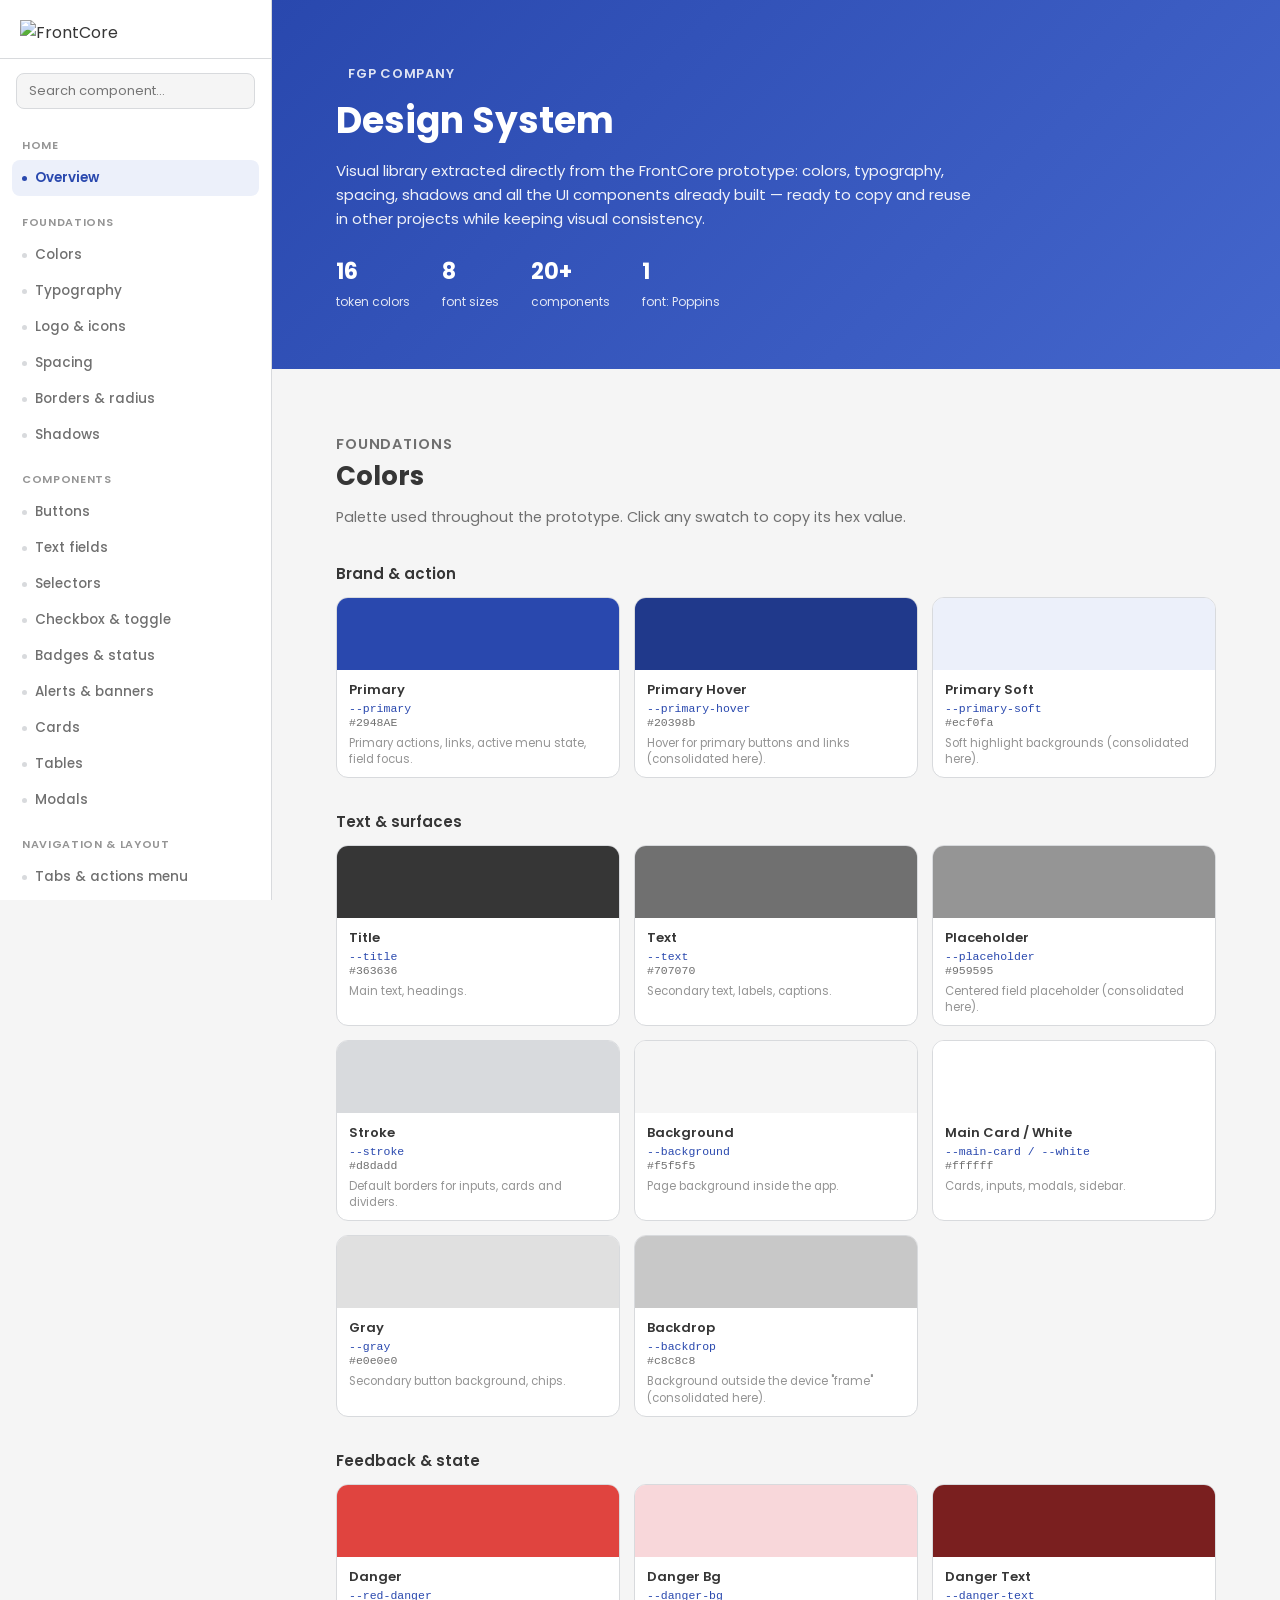
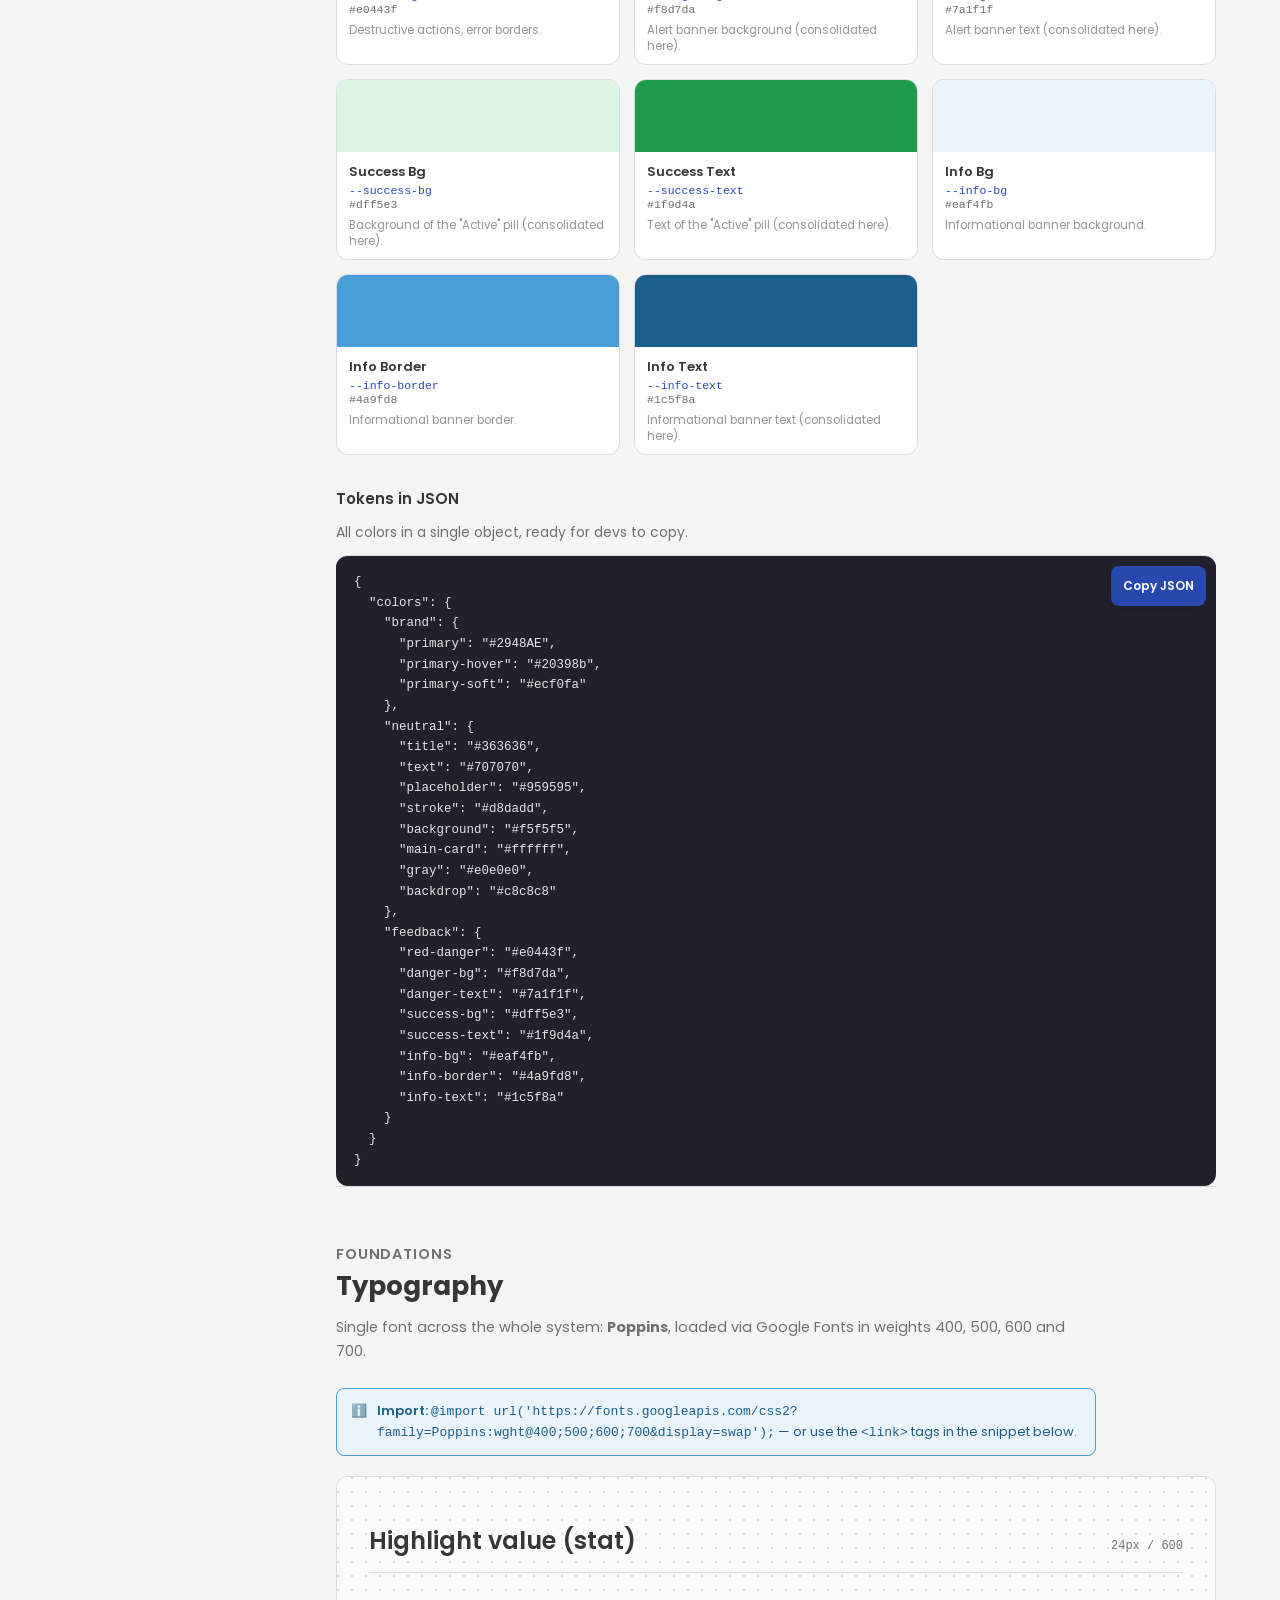
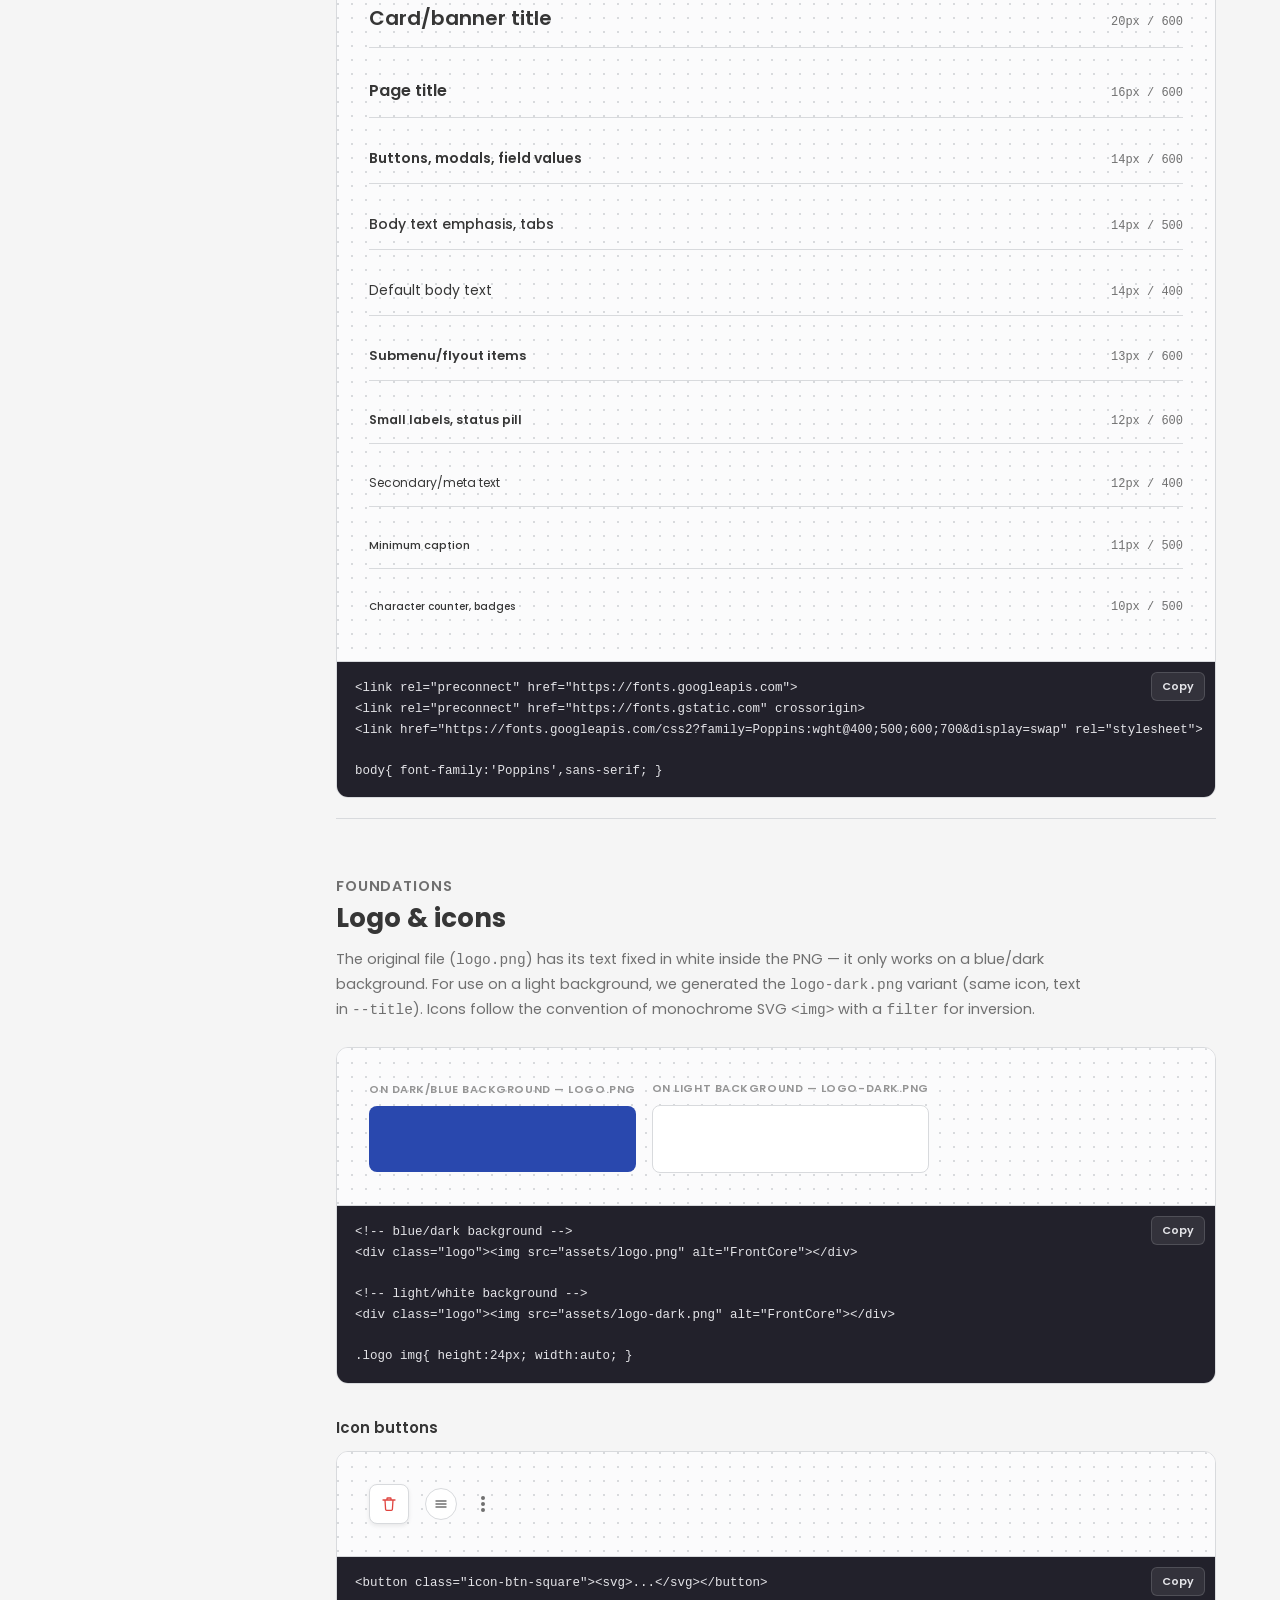
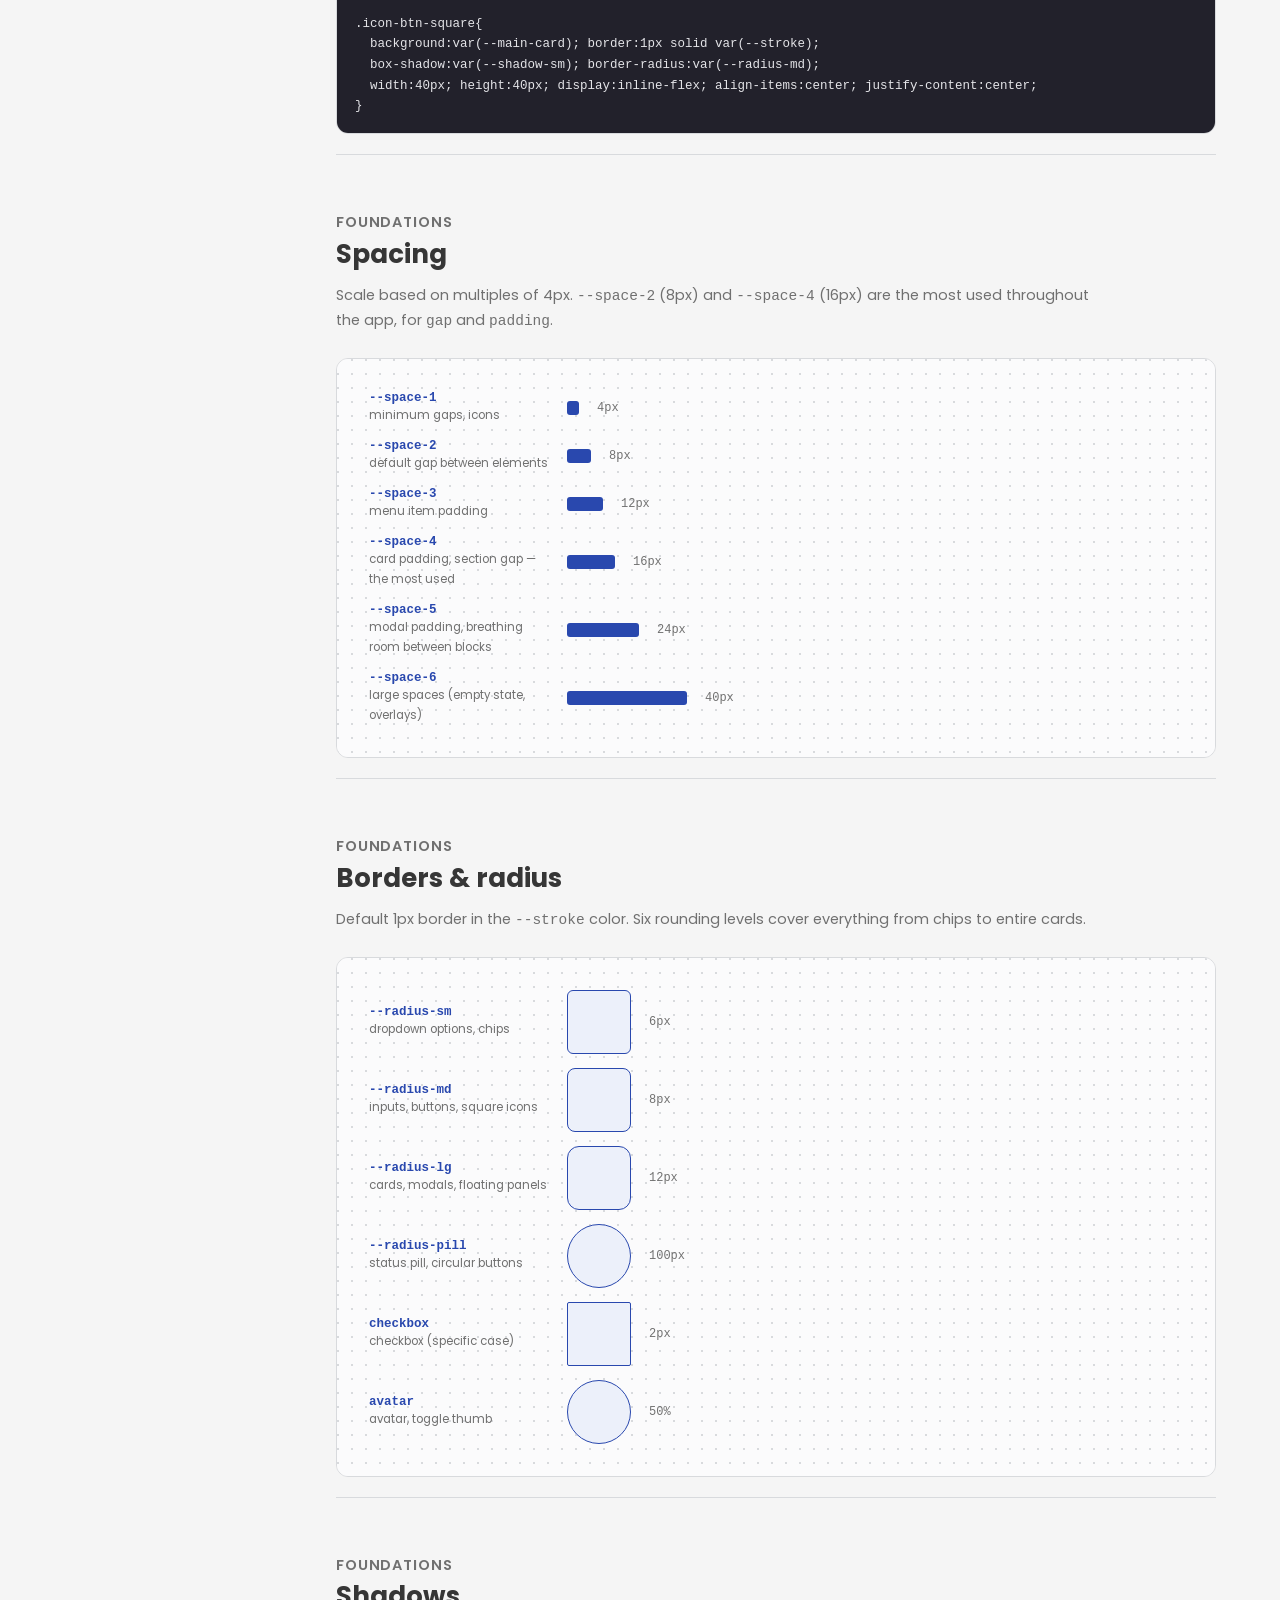
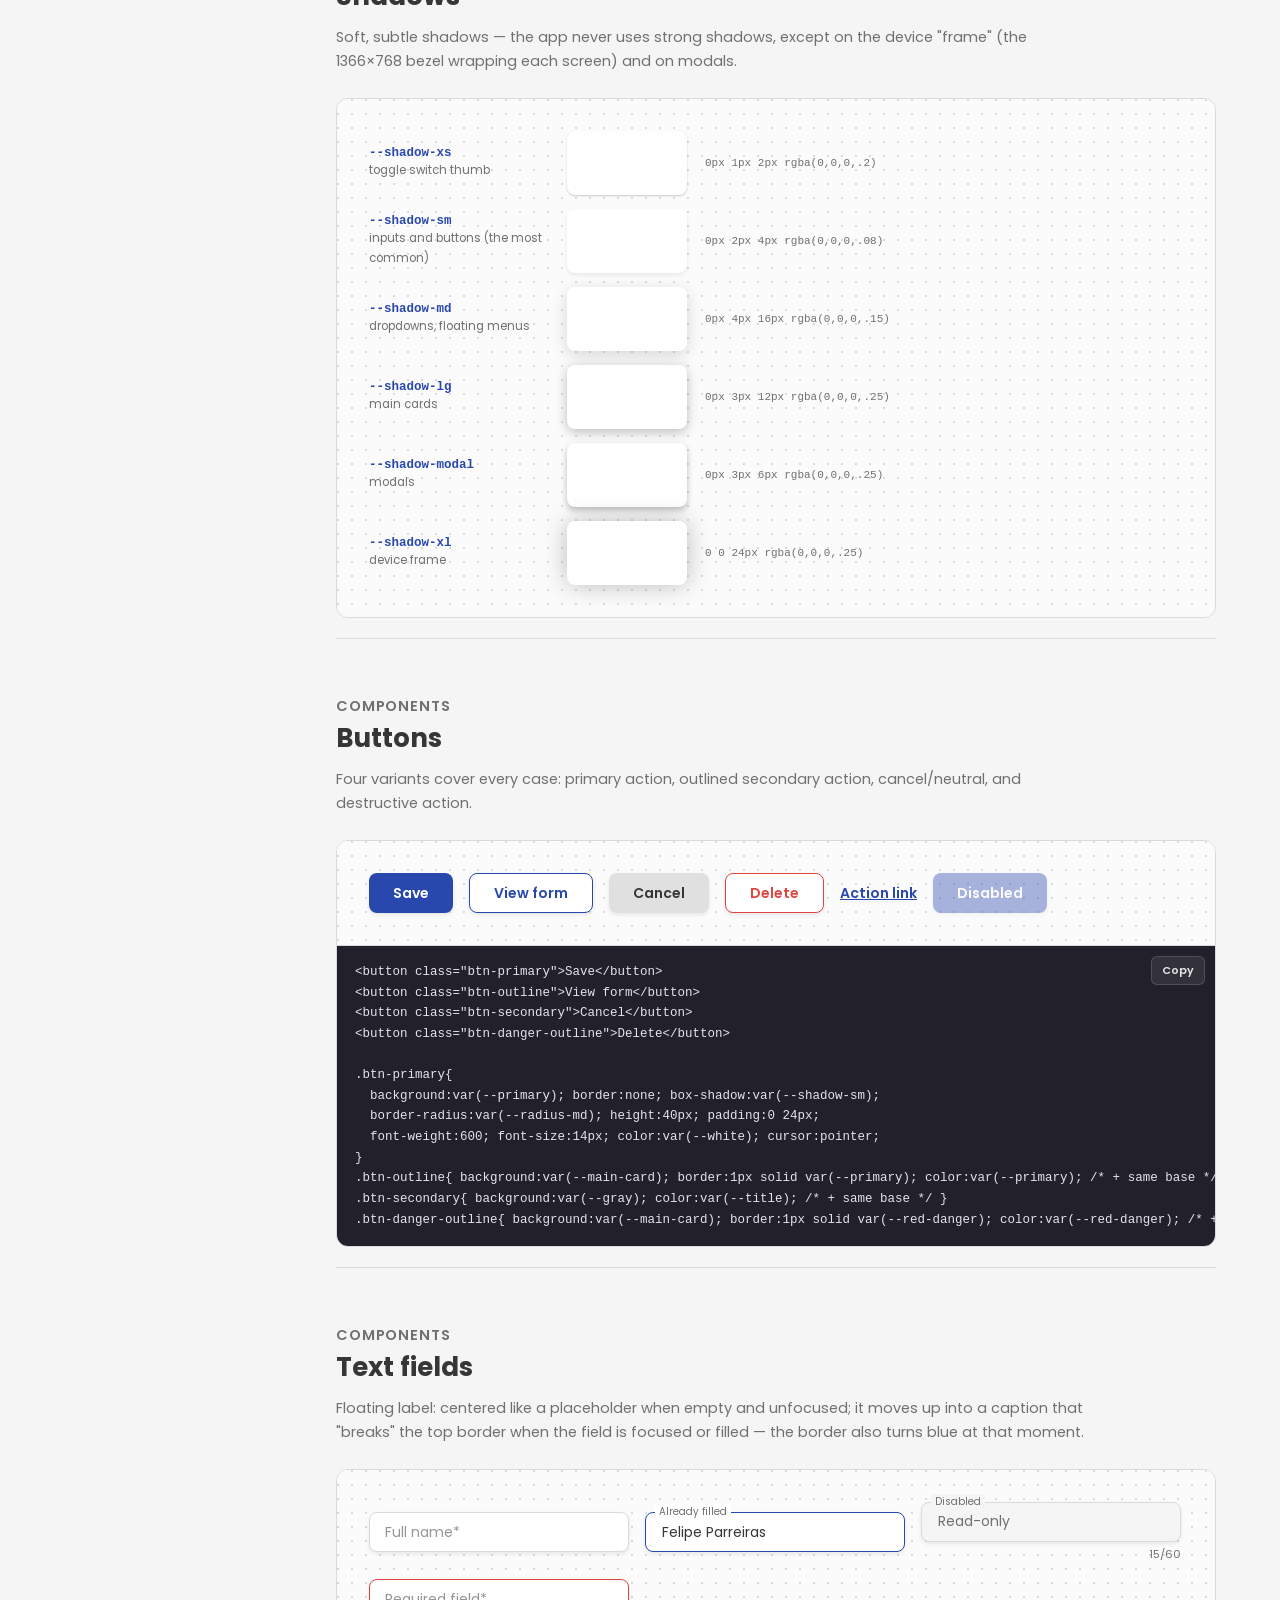
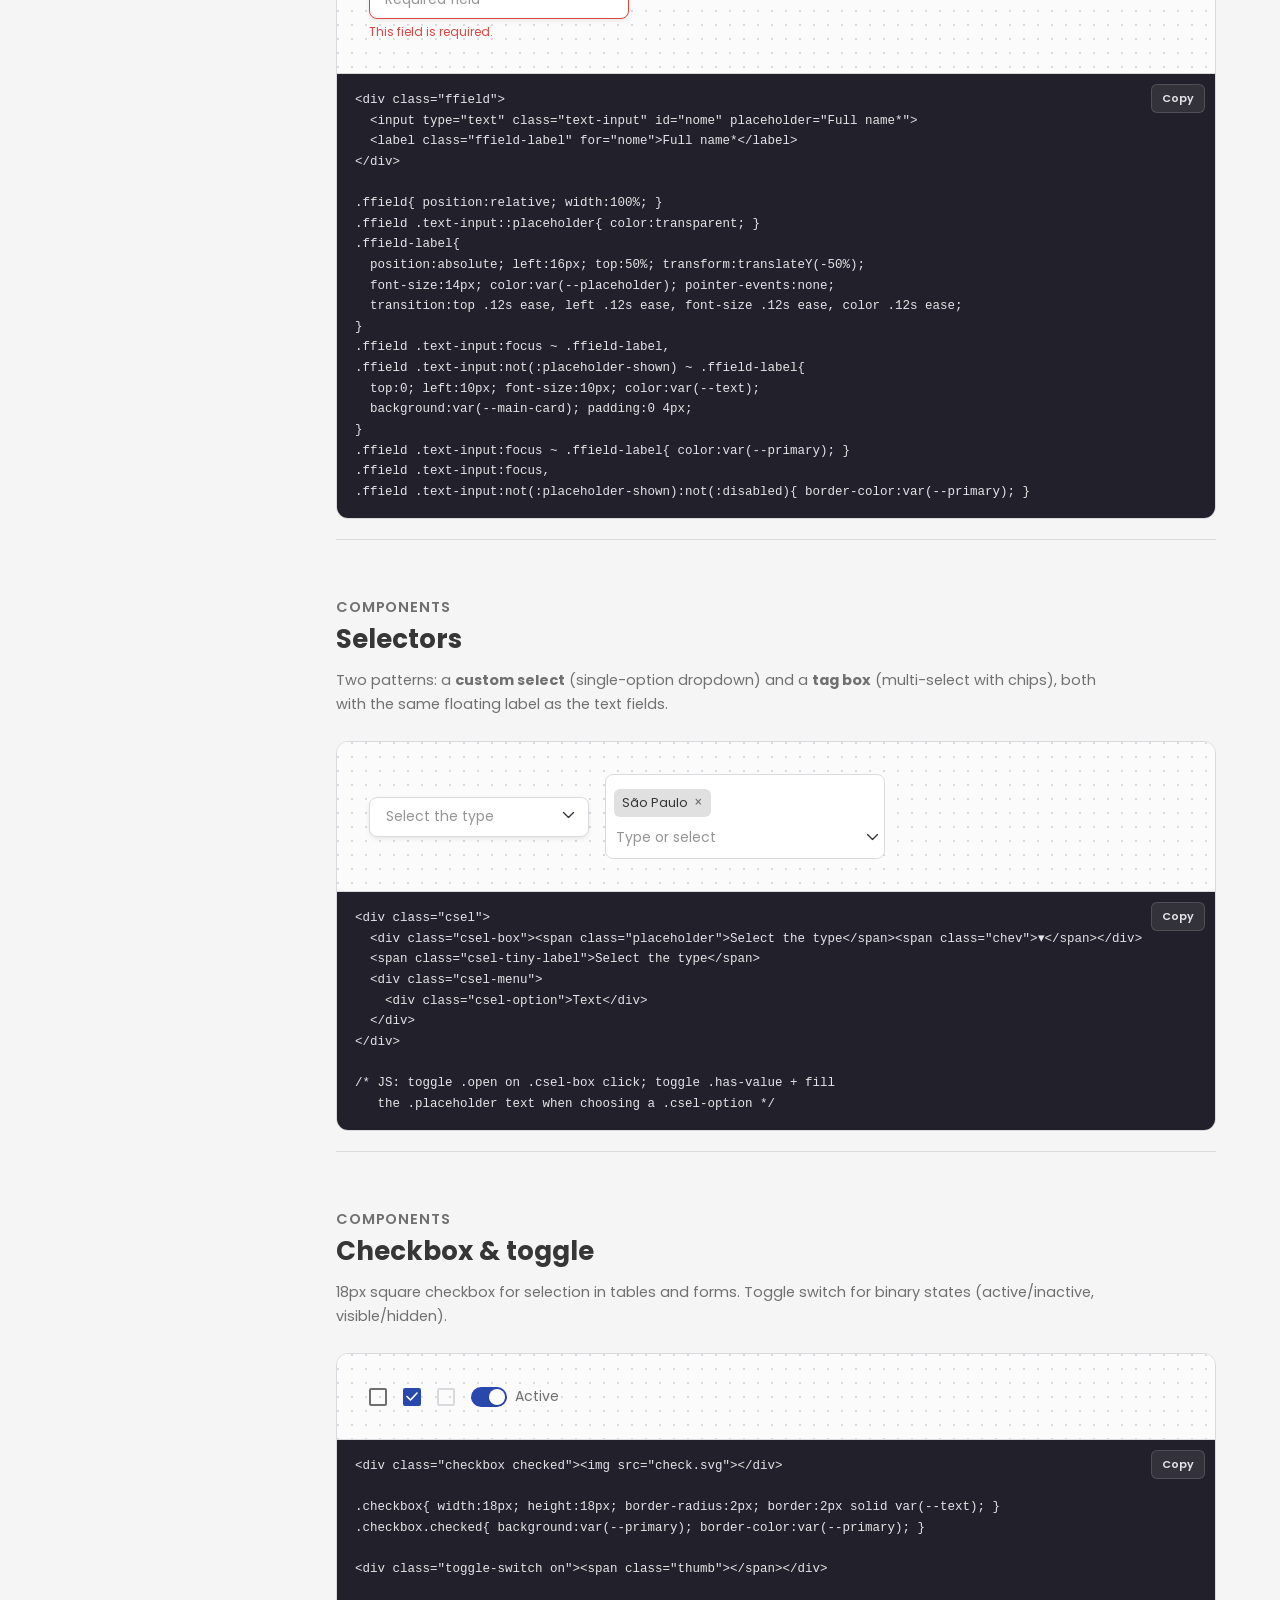
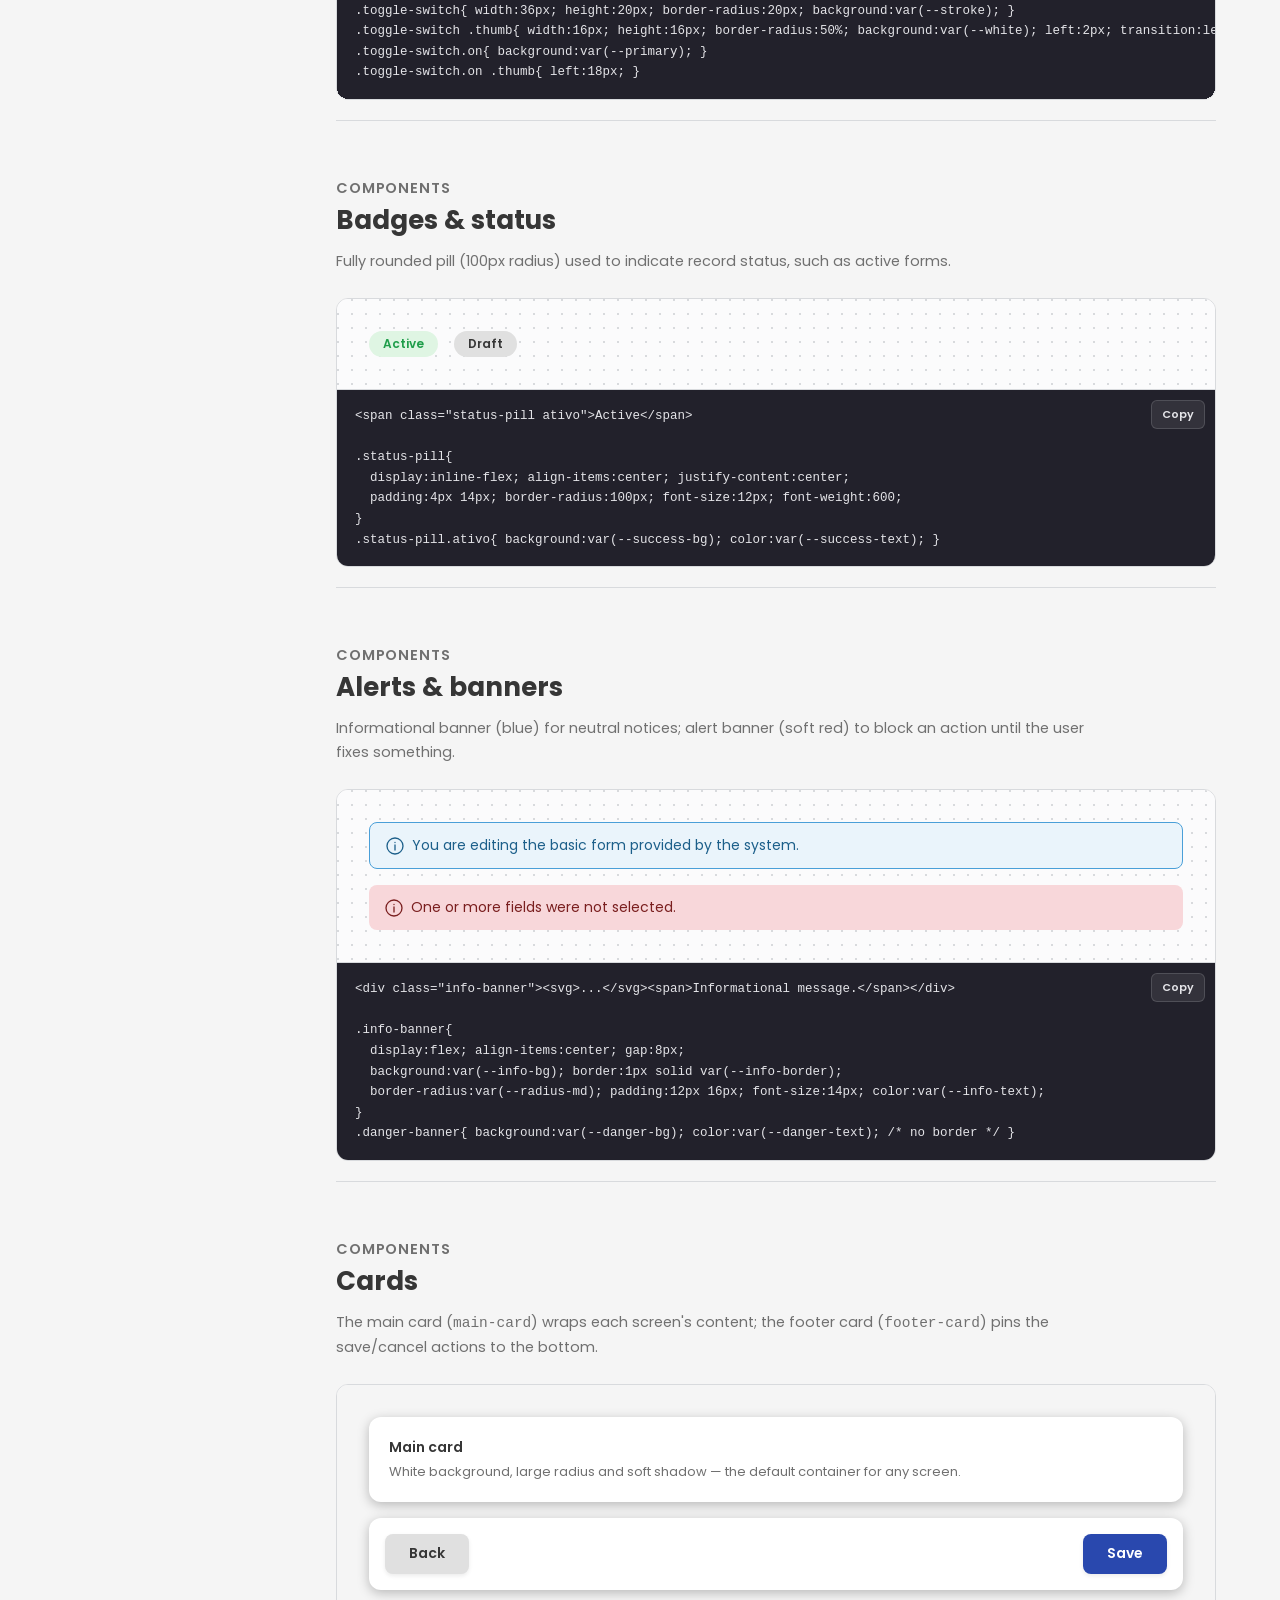
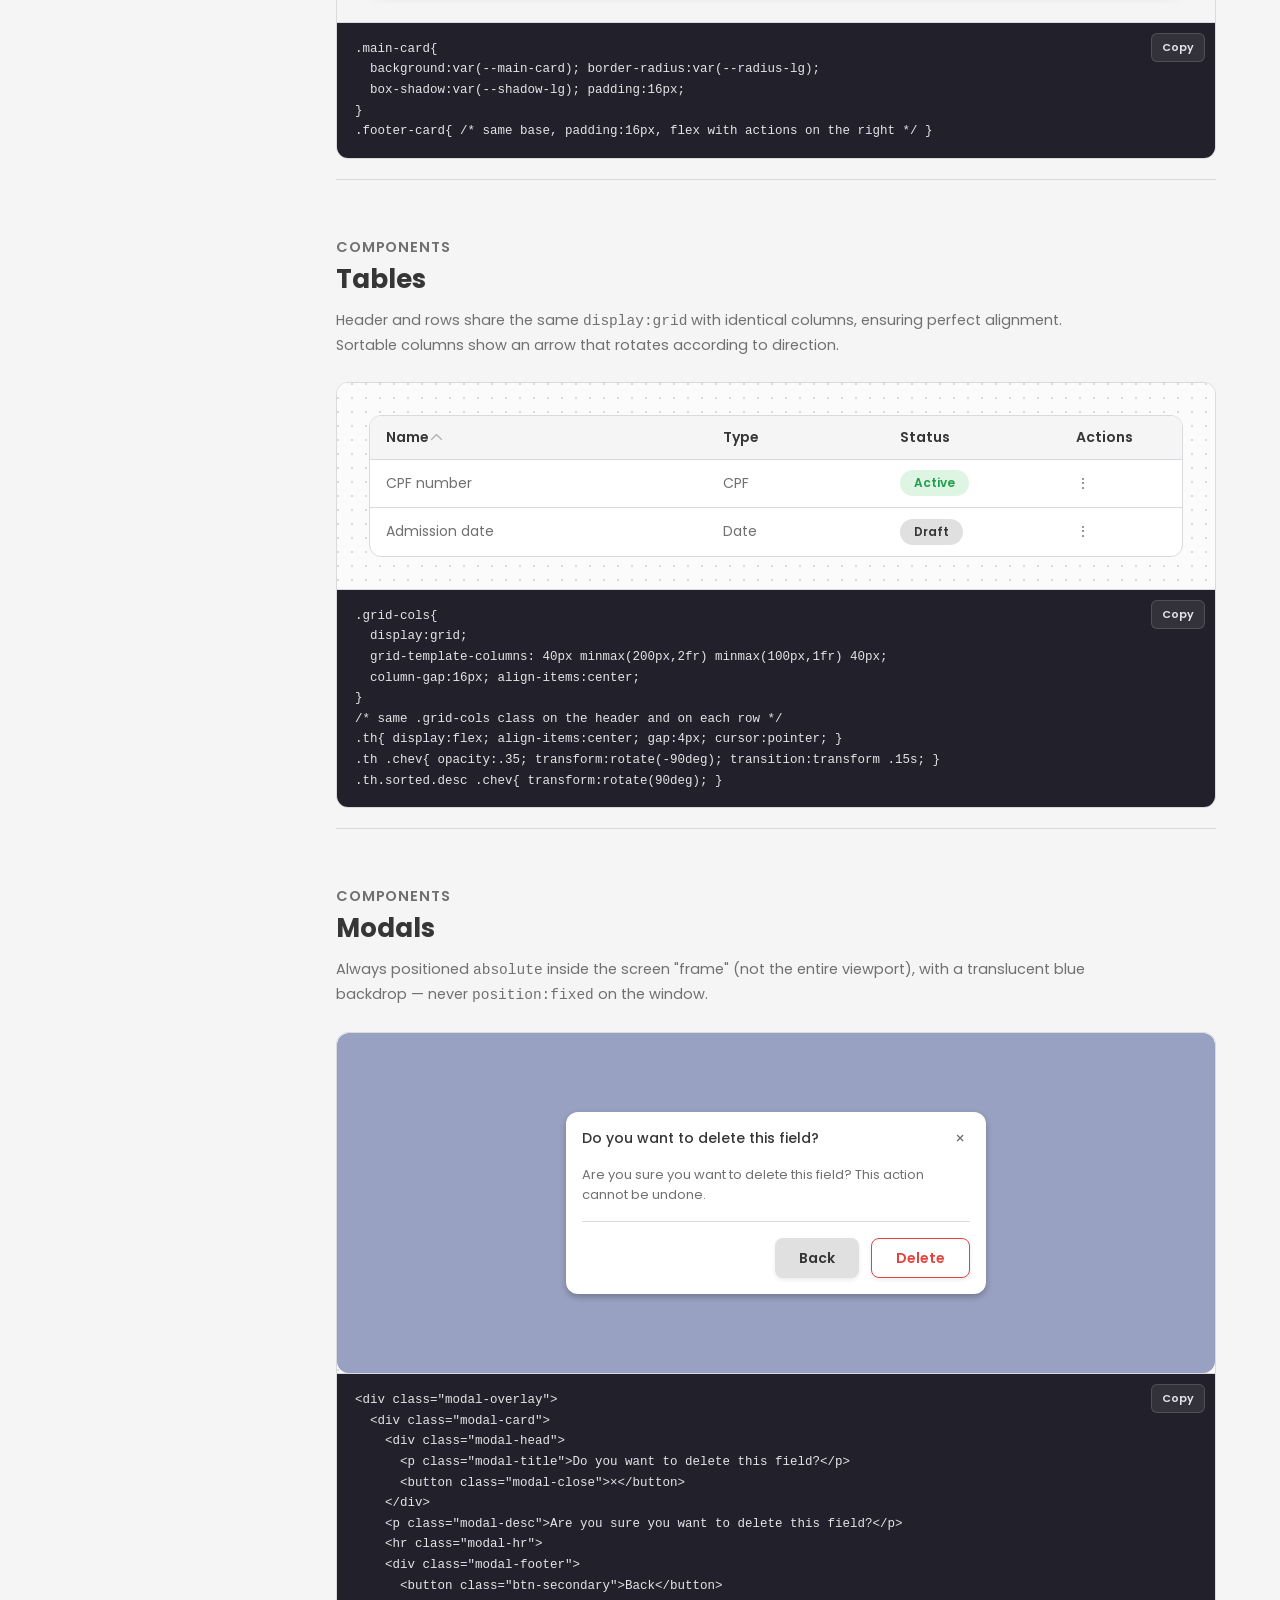
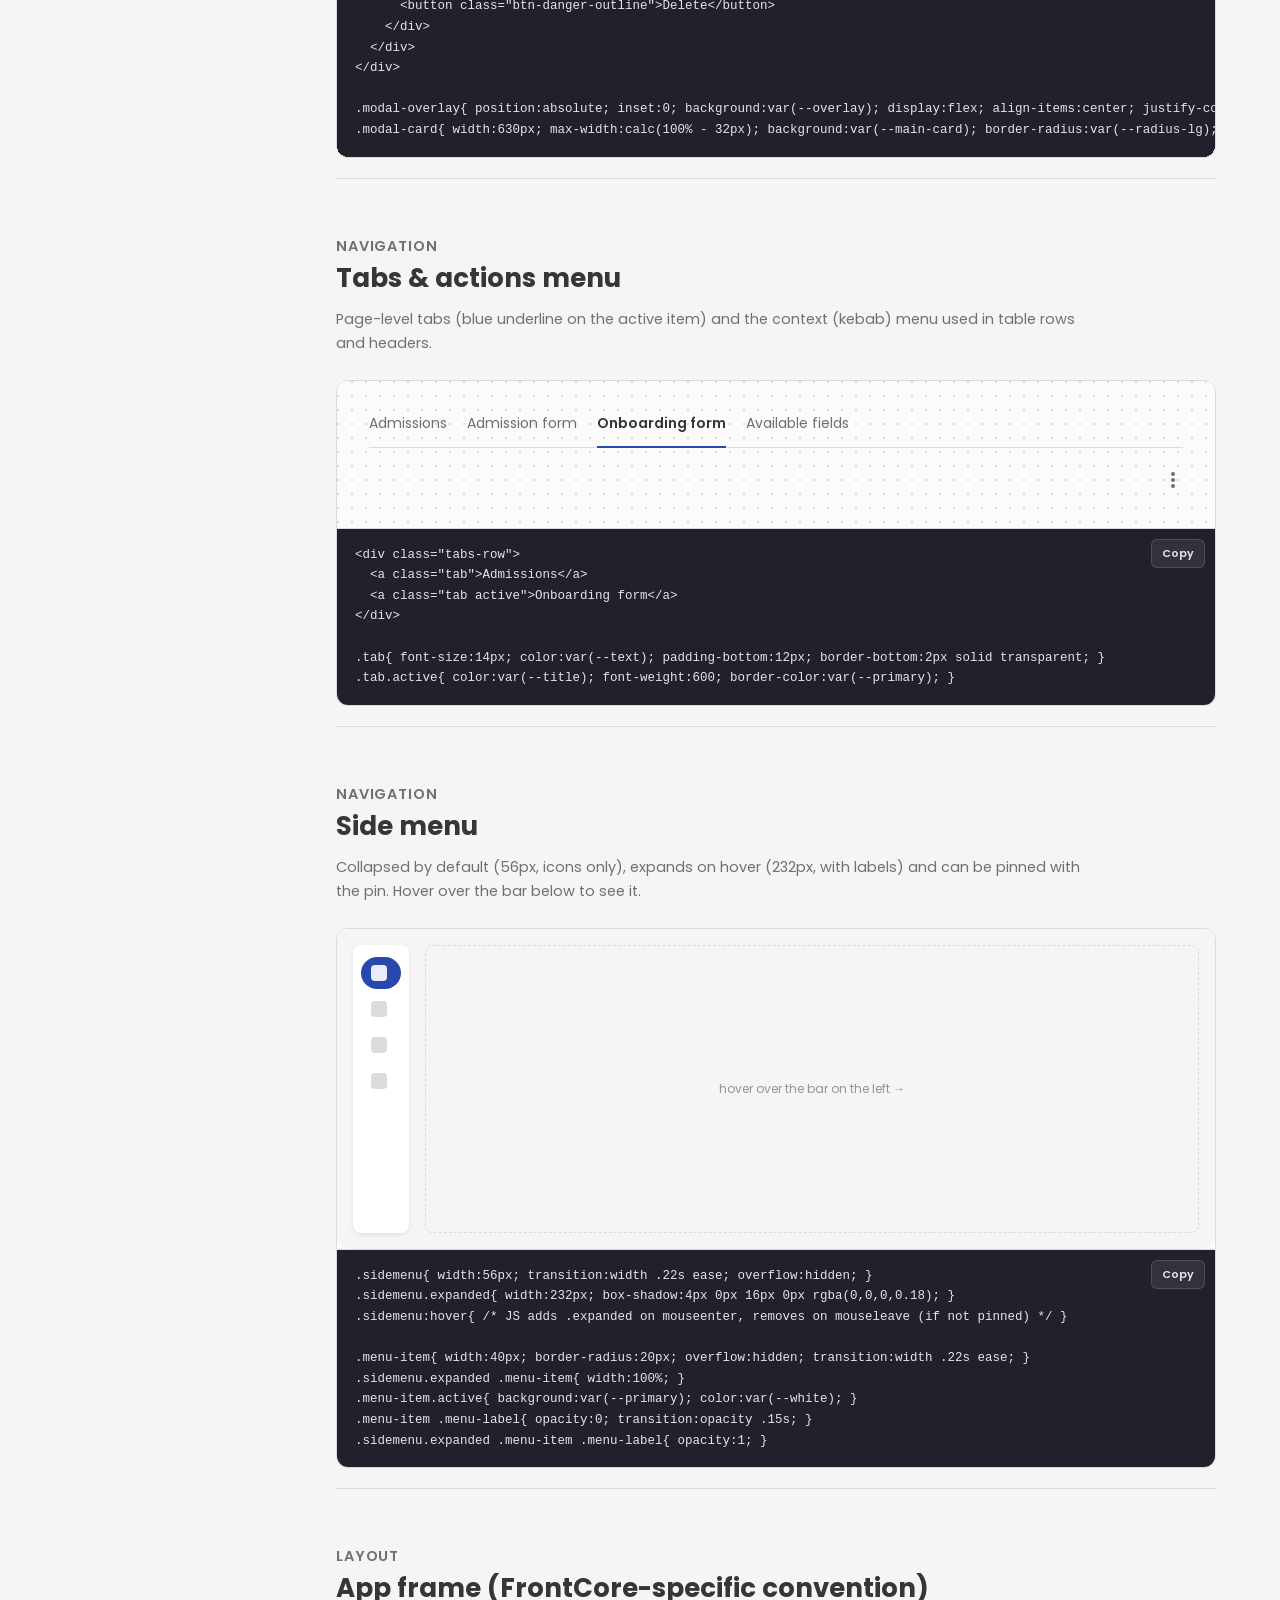
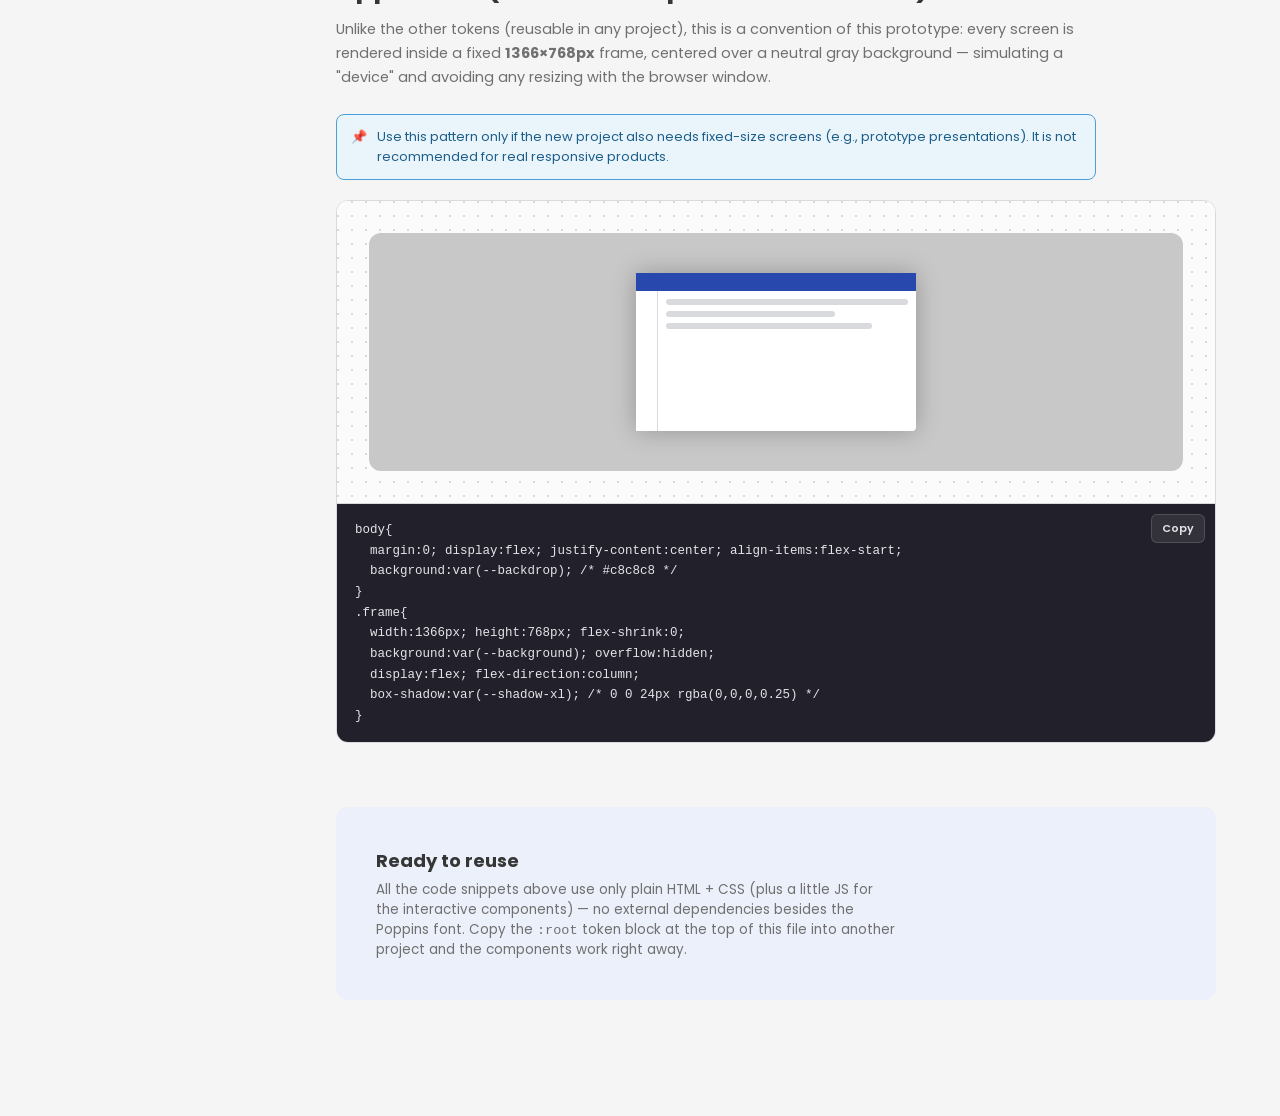
==== index.html @ be9d483c "add index" ====
<!DOCTYPE html>
<html lang="en">
<head>
<meta charset="UTF-8">
<meta name="viewport" content="width=device-width, initial-scale=1.0">
<title>FrontCore — Design System</title>
<link rel="icon" type="image/svg+xml" href="assets/favicon.svg">
<link rel="preconnect" href="https://fonts.googleapis.com">
<link rel="preconnect" href="https://fonts.gstatic.com" crossorigin>
<link href="https://fonts.googleapis.com/css2?family=Poppins:wght@400;500;600;700&display=swap" rel="stylesheet">
<style>
  /* ============================================================
     TOKENS — faithfully extracted from the FrontCore prototype.
     Those marked "(consolidated here)" existed as loose values
     (hex/box-shadow) repeated across files, with no variable of their own;
     they were organized into tokens to make reuse easier.
     ============================================================ */
  :root{
    --primary:#2948AE;
    --primary-hover:#20398b;
    --primary-soft:#ecf0fa;      /* consolidated here */
    --background:#f5f5f5;
    --main-card:#ffffff;
    --white:#ffffff;
    --title:#363636;
    --text:#707070;
    --placeholder:#959595;       /* consolidated here */
    --stroke:#d8dadd;
    --gray:#e0e0e0;
    --backdrop:#c8c8c8;          /* consolidated here */
    --red-danger:#e0443f;
    --danger-bg:#f8d7da;         /* consolidated here */
    --danger-text:#7a1f1f;       /* consolidated here */
    --success-bg:#dff5e3;        /* consolidated here */
    --success-text:#1f9d4a;      /* consolidated here */
    --info-bg:#eaf4fb;
    --info-border:#4a9fd8;
    --info-text:#1c5f8a;         /* consolidated here */
    --overlay:rgba(41,72,174,0.3);

    --radius-sm:6px;
    --radius-md:8px;
    --radius-lg:12px;
    --radius-pill:100px;

    --shadow-xs:0px 1px 2px rgba(0,0,0,0.2);
    --shadow-sm:0px 2px 4px rgba(0,0,0,0.08);
    --shadow-md:0px 4px 16px rgba(0,0,0,0.15);
    --shadow-lg:0px 3px 12px rgba(0,0,0,0.25);
    --shadow-modal:0px 3px 6px rgba(0,0,0,0.25);
    --shadow-xl:0 0 24px rgba(0,0,0,0.25);

    --space-1:4px;
    --space-2:8px;
    --space-3:12px;
    --space-4:16px;
    --space-5:24px;
    --space-6:40px;

    --font:'Poppins',sans-serif;
  }

  *{box-sizing:border-box;}
  html{scroll-behavior:smooth;}
  html,body{margin:0;font-family:var(--font);color:var(--title);background:var(--background);}
  img{display:block;max-width:100%;}
  a{color:inherit;}
  button{font-family:inherit;}
  input{font-family:inherit;}
  code, pre{font-family:'SFMono-Regular',Consolas,'Liberation Mono',Menlo,monospace;}

  /* ---------------- Documentation site layout ---------------- */
  .app{display:flex;min-height:100vh;}

  .sidenav{
    width:272px;flex-shrink:0;background:var(--main-card);border-right:1px solid var(--stroke);
    position:sticky;top:0;height:100vh;overflow-y:auto;display:flex;flex-direction:column;z-index:20;
  }
  .sidenav-brand{display:flex;align-items:center;gap:10px;padding:20px 20px 16px;border-bottom:1px solid var(--stroke);}
  .sidenav-brand img{height:22px;width:auto;}
  .sidenav-brand .tag{font-size:10px;font-weight:600;color:var(--primary);background:var(--primary-soft);padding:2px 8px;border-radius:var(--radius-pill);letter-spacing:.04em;text-transform:uppercase;}
  .sidenav-search{padding:14px 16px 6px;}
  .sidenav-search input{
    width:100%;height:36px;border:1px solid var(--stroke);border-radius:var(--radius-md);padding:0 12px;
    font-size:13px;outline:none;background:var(--background);color:var(--title);
  }
  .sidenav-search input:focus{border-color:var(--primary);background:var(--main-card);}
  .sidenav-groups{padding:8px 12px 24px;flex:1;}
  .nav-group{margin-bottom:4px;}
  .nav-group-title{font-size:11px;font-weight:600;color:var(--placeholder);text-transform:uppercase;letter-spacing:.06em;padding:14px 10px 6px;}
  .nav-link{
    display:flex;align-items:center;gap:8px;padding:8px 10px;border-radius:var(--radius-md);font-size:13.5px;font-weight:500;
    color:var(--text);cursor:pointer;text-decoration:none;
  }
  .nav-link:hover{background:var(--background);color:var(--title);}
  .nav-link.active{background:var(--primary-soft);color:var(--primary);font-weight:600;}
  .nav-link .dot{width:5px;height:5px;border-radius:50%;background:var(--stroke);flex-shrink:0;}
  .nav-link.active .dot{background:var(--primary);}
  .nav-link.hidden{display:none;}

  .main{flex:1;min-width:0;}

  .hero{
    background:linear-gradient(135deg,var(--primary) 0%,#4466cc 100%);color:var(--white);
    padding:56px 64px;display:flex;flex-direction:column;gap:16px;
  }
  .hero-eyebrow{display:flex;align-items:center;gap:12px;}
  .hero-eyebrow img{height:26px;filter:brightness(0) invert(1);}
  .hero-eyebrow span{font-size:13px;font-weight:600;letter-spacing:.06em;text-transform:uppercase;opacity:.85;line-height:1;position:relative;top:4px;} /* top: fine-tuning to align with the logo baseline */
  .hero h1{margin:0;font-size:36px;font-weight:700;max-width:720px;line-height:1.25;}
  .hero p{margin:0;font-size:15px;font-weight:400;max-width:640px;line-height:1.6;opacity:.92;}
  .hero-stats{display:flex;gap:32px;margin-top:8px;flex-wrap:wrap;}
  .hero-stat b{display:block;font-size:22px;font-weight:700;}
  .hero-stat span{font-size:12px;opacity:.85;}

  .content{padding:8px 64px 96px;max-width:1180px;}

  .section{padding-top:56px;scroll-margin-top:24px;}
  .section-head{margin-bottom:24px;max-width:760px;}
  .section-kicker{font-size:12px;font-weight:600;color:var(--primary);text-transform:uppercase;letter-spacing:.06em;margin:0 0 6px;}
  .section-head h2{font-size:26px;font-weight:700;margin:0 0 10px;}
  .section-head p{font-size:14.5px;color:var(--text);line-height:1.65;margin:0;}
  .section + .section{border-top:1px solid var(--stroke);}

  .note{
    display:flex;gap:10px;background:var(--info-bg);border:1px solid var(--info-border);border-radius:var(--radius-md);
    padding:12px 14px;font-size:13px;color:var(--info-text);line-height:1.55;margin:0 0 20px;max-width:760px;
  }
  .note b{font-weight:600;}

  .subhead{font-size:15px;font-weight:600;color:var(--title);margin:32px 0 12px;}
  .subhead:first-child{margin-top:0;}

  /* ---------------- Demo blocks (preview + copyable code) ---------------- */
  .demo{border:1px solid var(--stroke);border-radius:var(--radius-lg);overflow:hidden;margin-bottom:20px;background:var(--main-card);}
  .demo-preview{
    padding:32px;display:flex;flex-wrap:wrap;align-items:center;gap:16px;
    background-image:radial-gradient(var(--stroke) 1px, transparent 1px);background-size:14px 14px;background-position:-6px -6px;
    background-color:#fbfbfc;
  }
  .demo-preview.column{flex-direction:column;align-items:stretch;}
  .demo-label{font-size:11px;font-weight:600;color:var(--placeholder);text-transform:uppercase;letter-spacing:.05em;width:100%;margin-bottom:-6px;}
  .demo-code{position:relative;border-top:1px solid var(--stroke);}
  .demo-code pre{margin:0;padding:16px 52px 16px 18px;font-size:12.5px;line-height:1.65;color:#e4e4e8;background:#22212b;overflow-x:auto;}
  .copy-btn{
    position:absolute;top:10px;right:10px;background:rgba(255,255,255,0.08);border:1px solid rgba(255,255,255,0.14);
    color:#e4e4e8;font-size:11px;font-weight:600;padding:5px 10px;border-radius:var(--radius-sm);cursor:pointer;
    display:flex;align-items:center;gap:5px;
  }
  .copy-btn:hover{background:rgba(255,255,255,0.16);}
  .copy-btn.copied{background:var(--primary);border-color:var(--primary);color:var(--white);}

  /* ---------------- Tokens: colors ---------------- */
  .swatch-grid{display:grid;grid-template-columns:repeat(auto-fill,minmax(210px,1fr));gap:14px;}
  .swatch{border:1px solid var(--stroke);border-radius:var(--radius-lg);overflow:hidden;cursor:pointer;background:var(--main-card);transition:box-shadow .15s;}
  .swatch:hover{box-shadow:var(--shadow-sm);}
  .swatch-color{height:72px;position:relative;}
  .swatch-copied-tag{
    position:absolute;inset:0;display:flex;align-items:center;justify-content:center;background:rgba(0,0,0,0.45);
    color:#fff;font-size:12px;font-weight:600;opacity:0;transition:opacity .15s;
  }
  .swatch.copied .swatch-copied-tag{opacity:1;}
  .swatch-meta{padding:10px 12px;}
  .swatch-name{font-size:13px;font-weight:600;color:var(--title);}
  .swatch-var{font-size:11.5px;color:var(--primary);font-family:monospace;margin-top:2px;}
  .swatch-hex{font-size:11.5px;color:var(--text);margin-top:1px;font-family:monospace;}
  .swatch-usage{font-size:11.5px;color:var(--placeholder);margin-top:6px;line-height:1.4;}

  /* ---------------- Typography ---------------- */
  .type-row{display:flex;align-items:baseline;gap:20px;padding:14px 0;border-bottom:1px solid var(--stroke);}
  .type-row:last-child{border-bottom:none;}
  .type-sample{flex:1;color:var(--title);}
  .type-meta{font-size:12px;color:var(--text);font-family:monospace;white-space:nowrap;}

  /* ---------------- Spacing / radius / shadow samples ---------------- */
  .token-list{display:flex;flex-direction:column;gap:14px;}
  .token-list-item{display:flex;align-items:center;gap:18px;}
  .token-visual-bar{height:14px;background:var(--primary);border-radius:3px;}
  .token-visual-box{width:64px;height:64px;background:var(--primary-soft);border:1.5px solid var(--primary);flex-shrink:0;}
  .token-visual-shadow{width:120px;height:64px;background:var(--main-card);border-radius:var(--radius-md);flex-shrink:0;}
  .token-label{width:180px;flex-shrink:0;font-size:13px;color:var(--title);}
  .token-label b{display:block;font-family:monospace;font-size:12.5px;color:var(--primary);font-weight:600;}
  .token-label span{color:var(--text);font-size:11.5px;}

  /* ================= REAL APP COMPONENTS ================= */

  /* Buttons */
  .btn-primary{
    background:var(--primary);border:none;box-shadow:var(--shadow-sm);border-radius:var(--radius-md);
    height:40px;padding:0 24px;font-weight:600;font-size:14px;color:var(--white);cursor:pointer;
    display:inline-flex;align-items:center;justify-content:center;
  }
  .btn-primary:hover{background:var(--primary-hover);}
  .btn-primary:disabled{opacity:.4;cursor:not-allowed;}
  .btn-outline{
    background:var(--main-card);border:1px solid var(--primary);box-shadow:var(--shadow-sm);
    border-radius:var(--radius-md);height:40px;padding:0 24px;display:inline-flex;align-items:center;justify-content:center;
    color:var(--primary);font-weight:600;font-size:14px;cursor:pointer;
  }
  .btn-secondary{
    background:var(--gray);border:none;box-shadow:var(--shadow-sm);border-radius:var(--radius-md);
    height:40px;padding:0 24px;font-weight:600;font-size:14px;color:var(--title);cursor:pointer;
    display:inline-flex;align-items:center;justify-content:center;
  }
  .btn-danger-outline{
    background:var(--main-card);border:1px solid var(--red-danger);box-shadow:var(--shadow-sm);
    border-radius:var(--radius-md);height:40px;padding:0 24px;font-weight:600;font-size:14px;color:var(--red-danger);cursor:pointer;
    display:inline-flex;align-items:center;justify-content:center;
  }
  .btn-link{background:transparent;border:none;padding:0;font-weight:600;font-size:14px;color:var(--primary);text-decoration:underline;cursor:pointer;}
  .icon-btn-square{
    background:var(--main-card);border:1px solid var(--stroke);box-shadow:var(--shadow-sm);
    border-radius:var(--radius-md);width:40px;height:40px;display:inline-flex;align-items:center;justify-content:center;cursor:pointer;
  }
  .icon-btn-circle{width:32px;height:32px;border-radius:var(--radius-pill);border:1px solid var(--stroke);background:var(--main-card);display:inline-flex;align-items:center;justify-content:center;cursor:pointer;}
  .icon-btn-circle:hover{background:var(--background);}
  .btn-primary img,.btn-outline img{width:14px;filter:brightness(0) invert(1);}

  /* Floating label input */
  .field-group{width:260px;display:flex;flex-direction:column;gap:4px;}
  .text-input{
    width:100%;height:40px;background:var(--main-card);border:1px solid var(--stroke);border-radius:var(--radius-md);
    box-shadow:var(--shadow-sm);padding:8px 16px;font-size:14px;color:var(--title);outline:none;
  }
  .text-input:focus,.text-input:not(:placeholder-shown):not(:disabled){border-color:var(--primary);}
  .text-input.invalid{border-color:var(--red-danger);}
  .text-input:disabled{background:var(--background);color:var(--text);cursor:not-allowed;}
  .ffield{position:relative;width:100%;}
  .ffield .text-input{width:100%;}
  .ffield .text-input::placeholder{color:transparent;}
  .ffield-label{
    position:absolute;left:16px;top:50%;transform:translateY(-50%);font-size:14px;color:var(--placeholder);
    pointer-events:none;background:transparent;transition:top .12s ease,left .12s ease,font-size .12s ease,color .12s ease,background-color .12s ease;
  }
  .ffield .text-input:focus ~ .ffield-label,.ffield .text-input:not(:placeholder-shown) ~ .ffield-label{
    top:0;left:10px;font-size:10px;color:var(--text);background:var(--main-card);padding:0 4px;
  }
  .ffield .text-input:focus ~ .ffield-label{color:var(--primary);}
  .ffield .text-input:disabled ~ .ffield-label{background:var(--background);}
  .field-counter{align-self:flex-end;font-size:11px;color:var(--text);}
  .field-error{font-size:12px;color:var(--red-danger);}

  /* Custom select */
  .csel{position:relative;width:220px;}
  .csel-box{
    width:100%;height:40px;background:var(--main-card);border:1px solid var(--stroke);border-radius:var(--radius-md);
    box-shadow:var(--shadow-sm);padding:8px 16px;display:flex;align-items:center;justify-content:space-between;gap:8px;cursor:pointer;font-size:14px;color:var(--title);
  }
  .csel-box .placeholder{color:var(--placeholder);transition:opacity .12s ease;}
  .csel.open .csel-box .placeholder{opacity:0;}
  .csel.open .csel-box{border-color:var(--primary);}
  .csel-box .chev{width:7px;flex-shrink:0;transform:rotate(90deg);transition:transform .15s;}
  .csel.open .csel-box .chev{transform:rotate(-90deg);}
  .tagbox .chev{width:7px;flex-shrink:0;transform:rotate(90deg);transition:transform .15s;}
  .tagbox.open .chev{transform:rotate(-90deg);}
  .csel-menu{display:none;position:absolute;top:calc(100% + 4px);left:0;right:0;background:var(--main-card);border:1px solid var(--stroke);border-radius:var(--radius-md);box-shadow:var(--shadow-md);z-index:30;max-height:180px;overflow-y:auto;padding:4px;}
  .csel.open .csel-menu{display:block;}
  .csel-option{padding:8px 12px;font-size:14px;border-radius:var(--radius-sm);cursor:pointer;color:var(--title);}
  .csel-option:hover{background:var(--background);}
  .csel-option.selected{color:var(--primary);font-weight:600;}
  .csel-tiny-label{position:absolute;top:-6px;left:10px;background:var(--main-card);padding:0 4px;font-size:10px;color:var(--text);opacity:0;pointer-events:none;transition:opacity .12s ease,color .12s ease;}
  .csel.open .csel-tiny-label,.csel.has-value .csel-tiny-label{opacity:1;}
  .csel.open .csel-tiny-label{color:var(--primary);}

  /* Tag multiselect */
  .tagbox{background:var(--main-card);border:1px solid var(--stroke);border-radius:var(--radius-md);padding:8px;display:flex;flex-direction:column;gap:8px;position:relative;width:280px;transition:padding-top .12s ease,border-color .12s ease;}
  .tagbox.open,.tagbox.has-value{padding-top:14px;}
  .tagbox.open{border-color:var(--primary);}
  .tag-list{display:flex;flex-wrap:wrap;gap:6px;}
  .tag-chip{background:var(--gray);border-radius:var(--radius-sm);padding:4px 8px;font-size:13px;color:var(--title);display:flex;align-items:center;gap:6px;}
  .tag-chip button{background:transparent;border:none;padding:0;cursor:pointer;color:var(--text);display:flex;}
  .tag-input-row{display:flex;align-items:center;justify-content:space-between;gap:8px;cursor:text;}
  .tag-input-row input{flex:1;border:none;outline:none;font-size:14px;font-family:inherit;min-width:60px;color:var(--title);}
  .tag-input-row input::placeholder{color:var(--placeholder);}

  /* Checkbox / toggle */
  .checkbox{width:18px;height:18px;border-radius:2px;border:2px solid var(--text);cursor:pointer;display:flex;align-items:center;justify-content:center;flex-shrink:0;}
  .checkbox.checked{background:var(--primary);border-color:var(--primary);}
  .checkbox.locked{border-color:var(--stroke);cursor:not-allowed;}
  .toggle-switch{width:36px;height:20px;border-radius:20px;background:var(--stroke);position:relative;cursor:pointer;flex-shrink:0;transition:background .15s;}
  .toggle-switch .thumb{position:absolute;top:2px;left:2px;width:16px;height:16px;border-radius:50%;background:var(--white);transition:left .15s;box-shadow:var(--shadow-xs);}
  .toggle-switch.on{background:var(--primary);}
  .toggle-switch.on .thumb{left:18px;}
  .toggle-row{display:flex;align-items:center;gap:8px;}
  .toggle-label{font-size:14px;color:var(--text);}

  /* Status pill */
  .status-pill{display:inline-flex;align-items:center;justify-content:center;padding:4px 14px;border-radius:var(--radius-pill);font-size:12px;font-weight:600;white-space:nowrap;}
  .status-pill.ativo{background:var(--success-bg);color:var(--success-text);}
  .status-pill.rascunho{background:var(--gray);color:var(--title);}

  /* Banners */
  .info-banner{display:flex;align-items:center;gap:8px;background:var(--info-bg);border:1px solid var(--info-border);border-radius:var(--radius-md);padding:12px 16px;font-size:14px;color:var(--info-text);width:100%;}
  .danger-banner{display:flex;align-items:center;gap:8px;background:var(--danger-bg);border-radius:var(--radius-md);padding:12px 16px;font-size:14px;color:var(--danger-text);width:100%;}

  /* Cards */
  .main-card-demo{background:var(--main-card);border-radius:var(--radius-lg);box-shadow:var(--shadow-lg);padding:20px;width:100%;}
  .footer-card-demo{background:var(--main-card);border-radius:var(--radius-lg);box-shadow:var(--shadow-lg);padding:16px;width:100%;display:flex;align-items:center;justify-content:space-between;gap:16px;}

  /* Table */
  .table-demo{width:100%;background:var(--main-card);border:1px solid var(--stroke);border-radius:var(--radius-lg);overflow:hidden;}
  .grid-cols-demo{display:grid;grid-template-columns:minmax(160px,2fr) minmax(120px,1fr) minmax(120px,1fr) 90px;column-gap:16px;align-items:center;padding:0 16px;}
  .table-head-demo{background:var(--background);height:44px;border-bottom:1px solid var(--stroke);}
  .th-demo{display:flex;align-items:center;gap:4px;font-size:14px;font-weight:600;color:var(--title);cursor:pointer;user-select:none;}
  .th-demo .chev{width:7px;height:12px;opacity:.35;transform:rotate(-90deg);}
  .row-demo{height:48px;border-bottom:1px solid var(--stroke);font-size:14px;color:var(--text);}
  .row-demo:last-child{border-bottom:none;}
  .cell-status{display:flex;}

  /* Kebab / dropdown */
  .kebab-btn{background:transparent;border:none;padding:8px;cursor:pointer;display:flex;align-items:center;justify-content:center;border-radius:var(--radius-pill);}
  .kebab-btn:hover{background:var(--background);}
  .kebab-wrap{position:relative;display:inline-block;}
  .dropdown-menu-demo{position:absolute;top:calc(100% + 4px);right:0;min-width:200px;background:var(--main-card);border:1px solid var(--stroke);border-radius:var(--radius-md);box-shadow:var(--shadow-md);z-index:30;padding:4px;display:none;}
  .dropdown-menu-demo.show{display:block;}
  .dropdown-item-demo{padding:10px 12px;font-size:14px;border-radius:var(--radius-sm);cursor:pointer;color:var(--title);white-space:nowrap;}
  .dropdown-item-demo:hover{background:var(--background);}
  .dropdown-item-demo.danger{color:var(--red-danger);}

  /* Modal */
  .modal-stage{position:relative;height:340px;background:var(--backdrop);border-radius:var(--radius-lg);display:flex;align-items:center;justify-content:center;overflow:hidden;}
  .modal-overlay-demo{position:absolute;inset:0;background:var(--overlay);display:flex;align-items:center;justify-content:center;}
  .modal-card-demo{width:78%;max-width:420px;background:var(--main-card);border-radius:var(--radius-lg);box-shadow:var(--shadow-modal);padding:16px;display:flex;flex-direction:column;gap:16px;}
  .modal-head-demo{display:flex;align-items:center;justify-content:space-between;}
  .modal-title-demo{margin:0;font-size:14px;font-weight:500;color:var(--title);}
  .modal-close-demo{background:transparent;border:none;padding:0;width:20px;height:20px;cursor:pointer;color:var(--text);font-size:16px;line-height:1;}
  .modal-desc-demo{margin:0;font-size:13px;color:var(--text);}
  .modal-hr-demo{border:none;border-top:1px solid var(--stroke);margin:0;}
  .modal-footer-demo{display:flex;justify-content:flex-end;gap:12px;}

  /* Tabs / breadcrumb */
  .tabs-row{display:flex;align-items:center;gap:20px;border-bottom:1px solid var(--stroke);padding-bottom:12px;}
  .tab-demo{font-size:14px;color:var(--text);cursor:pointer;padding-bottom:12px;margin-bottom:-13px;border-bottom:2px solid transparent;}
  .tab-demo.active{color:var(--title);font-weight:600;border-color:var(--primary);}

  /* Sidebar mini-demo */
  .sidebar-stage{height:320px;background:var(--background);border-radius:var(--radius-lg);padding:16px;position:relative;overflow:hidden;}
  .sidebar-demo{position:absolute;top:16px;left:16px;bottom:16px;width:56px;background:var(--main-card);box-shadow:var(--shadow-sm);border-radius:var(--radius-md);padding:12px 0;display:flex;flex-direction:column;gap:4px;transition:width .22s ease;overflow:hidden;z-index:2;}
  .sidebar-demo.expanded{width:190px;box-shadow:4px 0px 16px 0px rgba(0,0,0,0.18);}
  .sidebar-menu-item{width:40px;margin:0 8px;height:32px;border-radius:20px;display:flex;align-items:center;gap:10px;padding:0 10px;color:var(--text);white-space:nowrap;overflow:hidden;transition:width .22s ease;flex-shrink:0;cursor:pointer;}
  .sidebar-demo.expanded .sidebar-menu-item{width:174px;}
  .sidebar-menu-item.active{background:var(--primary);color:var(--white);}
  .sidebar-menu-item .dot-ic{width:16px;height:16px;border-radius:4px;background:currentColor;opacity:.25;flex-shrink:0;}
  .sidebar-menu-item.active .dot-ic{background:var(--white);opacity:.9;}
  .sidebar-menu-item .label{font-size:13px;font-weight:500;opacity:0;transition:opacity .15s;}
  .sidebar-demo.expanded .sidebar-menu-item .label{opacity:1;}
  .sidebar-canvas-hint{position:absolute;left:88px;top:16px;right:16px;bottom:16px;border:1.5px dashed var(--stroke);border-radius:var(--radius-md);display:flex;align-items:center;justify-content:center;color:var(--placeholder);font-size:12px;transition:left .22s ease;}
  .sidebar-stage:has(.sidebar-demo.expanded) .sidebar-canvas-hint{left:222px;}

  /* Frame device convention */
  .frame-sample-wrap{background:var(--backdrop);border-radius:var(--radius-lg);padding:40px;display:flex;align-items:center;justify-content:center;}
  .frame-sample{width:280px;height:158px;background:var(--main-card);border-radius:4px;box-shadow:var(--shadow-xl);display:flex;flex-direction:column;}
  .frame-sample-header{height:18px;background:var(--primary);flex-shrink:0;}
  .frame-sample-body{flex:1;display:flex;}
  .frame-sample-side{width:22px;background:var(--main-card);border-right:1px solid var(--stroke);}
  .frame-sample-main{flex:1;padding:8px;}
  .frame-sample-main .bar{height:6px;background:var(--stroke);border-radius:3px;margin-bottom:6px;}
  .frame-sample-main .bar:nth-child(2){width:70%;}
  .frame-sample-main .bar:nth-child(3){width:85%;}

  .footer-cta{margin-top:64px;padding:40px;background:var(--primary-soft);border-radius:var(--radius-lg);display:flex;align-items:center;justify-content:space-between;gap:24px;flex-wrap:wrap;}
  .footer-cta h3{margin:0 0 6px;font-size:18px;}
  .footer-cta p{margin:0;font-size:13.5px;color:var(--text);max-width:520px;}

  @media (max-width:900px){
    .sidenav{display:none;}
    .hero,.content{padding-left:24px;padding-right:24px;}
  }
</style>
</head>
<body>

<div class="app">

  <aside class="sidenav">
    <div class="sidenav-brand">
      <img src="assets/logo-dark.png" alt="FrontCore">
    </div>
    <div class="sidenav-search">
      <input type="text" id="navSearch" placeholder="Search component...">
    </div>
    <nav class="sidenav-groups" id="navGroups">
      <div class="nav-group">
        <div class="nav-group-title">Home</div>
        <a class="nav-link" data-target="overview"><span class="dot"></span>Overview</a>
      </div>
      <div class="nav-group">
        <div class="nav-group-title">Foundations</div>
        <a class="nav-link" data-target="cores"><span class="dot"></span>Colors</a>
        <a class="nav-link" data-target="tipografia"><span class="dot"></span>Typography</a>
        <a class="nav-link" data-target="logo"><span class="dot"></span>Logo &amp; icons</a>
        <a class="nav-link" data-target="espacamento"><span class="dot"></span>Spacing</a>
        <a class="nav-link" data-target="bordas"><span class="dot"></span>Borders &amp; radius</a>
        <a class="nav-link" data-target="sombras"><span class="dot"></span>Shadows</a>
      </div>
      <div class="nav-group">
        <div class="nav-group-title">Components</div>
        <a class="nav-link" data-target="botoes"><span class="dot"></span>Buttons</a>
        <a class="nav-link" data-target="campos"><span class="dot"></span>Text fields</a>
        <a class="nav-link" data-target="selects"><span class="dot"></span>Selectors</a>
        <a class="nav-link" data-target="controles"><span class="dot"></span>Checkbox &amp; toggle</a>
        <a class="nav-link" data-target="badges"><span class="dot"></span>Badges &amp; status</a>
        <a class="nav-link" data-target="alertas"><span class="dot"></span>Alerts &amp; banners</a>
        <a class="nav-link" data-target="cards"><span class="dot"></span>Cards</a>
        <a class="nav-link" data-target="tabelas"><span class="dot"></span>Tables</a>
        <a class="nav-link" data-target="modais"><span class="dot"></span>Modals</a>
      </div>
      <div class="nav-group">
        <div class="nav-group-title">Navigation &amp; layout</div>
        <a class="nav-link" data-target="tabs"><span class="dot"></span>Tabs &amp; actions menu</a>
        <a class="nav-link" data-target="sidebar"><span class="dot"></span>Side menu</a>
        <a class="nav-link" data-target="frame"><span class="dot"></span>App frame</a>
      </div>
    </nav>
  </aside>

  <main class="main">

    <header class="hero" id="overview">
      <div class="hero-eyebrow">
        <img src="assets/logo.png" alt="">
        <span>FGP Company</span>
      </div>
      <h1>Design System</h1>
      <p>Visual library extracted directly from the FrontCore prototype: colors, typography, spacing, shadows and all the UI components already built — ready to copy and reuse in other projects while keeping visual consistency.</p>
      <div class="hero-stats">
        <div class="hero-stat"><b>16</b><span>token colors</span></div>
        <div class="hero-stat"><b>8</b><span>font sizes</span></div>
        <div class="hero-stat"><b>20+</b><span>components</span></div>
        <div class="hero-stat"><b>1</b><span>font: Poppins</span></div>
      </div>
    </header>

    <div class="content">

      <!-- ===================== COLORS ===================== -->
      <section class="section" id="cores">
        <div class="section-head">
          <p class="section-kicker">Foundations</p>
          <h2>Colors</h2>
          <p>Palette used throughout the prototype. Click any swatch to copy its hex value.</p>
        </div>

        <div class="subhead">Brand &amp; action</div>
        <div class="swatch-grid" id="swatchesBrand"></div>

        <div class="subhead">Text &amp; surfaces</div>
        <div class="swatch-grid" id="swatchesNeutral"></div>

        <div class="subhead">Feedback &amp; state</div>
        <div class="swatch-grid" id="swatchesFeedback"></div>

        <div class="subhead">Tokens in JSON</div>
        <p style="margin:0 0 12px;color:var(--text);font-size:14px;">All colors in a single object, ready for devs to copy.</p>
        <div class="demo-code" style="position:relative;border-radius:var(--radius-lg);overflow:hidden;">
          <button class="btn-primary" id="copyJsonBtn" style="position:absolute;top:10px;right:10px;padding:6px 12px;font-size:12px;z-index:1;">Copy JSON</button>
          <pre id="colorsJson"></pre>
        </div>
      </section>

      <!-- ===================== TYPOGRAPHY ===================== -->
      <section class="section" id="tipografia">
        <div class="section-head">
          <p class="section-kicker">Foundations</p>
          <h2>Typography</h2>
          <p>Single font across the whole system: <b>Poppins</b>, loaded via Google Fonts in weights 400, 500, 600 and 700.</p>
        </div>

        <div class="note"><span>ℹ️</span><span><b>Import:</b> <code>@import url('https://fonts.googleapis.com/css2?family=Poppins:wght@400;500;600;700&amp;display=swap');</code> — or use the <code>&lt;link&gt;</code> tags in the snippet below.</span></div>

        <div class="demo">
          <div class="demo-preview column" id="typeScale"></div>
          <div class="demo-code">
            <button class="copy-btn" data-copy="fontlink">Copy</button>
            <pre><code id="code-fontlink">&lt;link rel="preconnect" href="https://fonts.googleapis.com"&gt;
&lt;link rel="preconnect" href="https://fonts.gstatic.com" crossorigin&gt;
&lt;link href="https://fonts.googleapis.com/css2?family=Poppins:wght@400;500;600;700&amp;display=swap" rel="stylesheet"&gt;

body{ font-family:'Poppins',sans-serif; }</code></pre>
          </div>
        </div>
      </section>

      <!-- ===================== LOGO ===================== -->
      <section class="section" id="logo">
        <div class="section-head">
          <p class="section-kicker">Foundations</p>
          <h2>Logo &amp; icons</h2>
          <p>The original file (<code>logo.png</code>) has its text fixed in white inside the PNG — it only works on a blue/dark background. For use on a light background, we generated the <code>logo-dark.png</code> variant (same icon, text in <code>--title</code>). Icons follow the convention of monochrome SVG <code>&lt;img&gt;</code> with a <code>filter</code> for inversion.</p>
        </div>

        <div class="demo">
          <div class="demo-preview">
            <div>
              <div class="demo-label" style="margin-bottom:8px;">On dark/blue background — logo.png</div>
              <div style="background:var(--primary);padding:20px 28px;border-radius:var(--radius-md);"><img src="assets/logo.png" alt="" style="height:26px;"></div>
            </div>
            <div>
              <div class="demo-label" style="margin-bottom:8px;">On light background — logo-dark.png</div>
              <div style="background:var(--main-card);border:1px solid var(--stroke);padding:20px 28px;border-radius:var(--radius-md);"><img src="assets/logo-dark.png" alt="" style="height:26px;"></div>
            </div>
          </div>
          <div class="demo-code">
            <button class="copy-btn" data-copy="logo">Copy</button>
            <pre><code id="code-logo">&lt;!-- blue/dark background --&gt;
&lt;div class="logo"&gt;&lt;img src="assets/logo.png" alt="FrontCore"&gt;&lt;/div&gt;

&lt;!-- light/white background --&gt;
&lt;div class="logo"&gt;&lt;img src="assets/logo-dark.png" alt="FrontCore"&gt;&lt;/div&gt;

.logo img{ height:24px; width:auto; }</code></pre>
          </div>
        </div>

        <div class="subhead">Icon buttons</div>
        <div class="demo">
          <div class="demo-preview">
            <button class="icon-btn-square"><svg width="16" height="16" viewBox="0 0 16 16" fill="none"><path d="M2 4h12M6 4V2.5A.5.5 0 0 1 6.5 2h3a.5.5 0 0 1 .5.5V4m2 0-.6 9.4a1 1 0 0 1-1 .9H5.6a1 1 0 0 1-1-.9L4 4" stroke="var(--red-danger)" stroke-width="1.3" stroke-linecap="round" stroke-linejoin="round"/></svg></button>
            <button class="icon-btn-circle"><svg width="14" height="14" viewBox="0 0 14 14" fill="none"><path d="M2 4h10M2 7h10M2 10h10" stroke="var(--text)" stroke-width="1.4" stroke-linecap="round"/></svg></button>
            <button class="kebab-btn"><svg width="4" height="16" viewBox="0 0 4 16" fill="none"><circle cx="2" cy="2" r="2" fill="var(--text)"/><circle cx="2" cy="8" r="2" fill="var(--text)"/><circle cx="2" cy="14" r="2" fill="var(--text)"/></svg></button>
          </div>
          <div class="demo-code">
            <button class="copy-btn" data-copy="iconbtn">Copy</button>
            <pre><code id="code-iconbtn">&lt;button class="icon-btn-square"&gt;&lt;svg&gt;...&lt;/svg&gt;&lt;/button&gt;

.icon-btn-square{
  background:var(--main-card); border:1px solid var(--stroke);
  box-shadow:var(--shadow-sm); border-radius:var(--radius-md);
  width:40px; height:40px; display:inline-flex; align-items:center; justify-content:center;
}</code></pre>
          </div>
        </div>
      </section>

      <!-- ===================== SPACING ===================== -->
      <section class="section" id="espacamento">
        <div class="section-head">
          <p class="section-kicker">Foundations</p>
          <h2>Spacing</h2>
          <p>Scale based on multiples of 4px. <code>--space-2</code> (8px) and <code>--space-4</code> (16px) are the most used throughout the app, for <code>gap</code> and <code>padding</code>.</p>
        </div>
        <div class="demo">
          <div class="demo-preview column">
            <div class="token-list" id="spacingList"></div>
          </div>
        </div>
      </section>

      <!-- ===================== BORDERS ===================== -->
      <section class="section" id="bordas">
        <div class="section-head">
          <p class="section-kicker">Foundations</p>
          <h2>Borders &amp; radius</h2>
          <p>Default 1px border in the <code>--stroke</code> color. Six rounding levels cover everything from chips to entire cards.</p>
        </div>
        <div class="demo">
          <div class="demo-preview column">
            <div class="token-list" id="radiusList"></div>
          </div>
        </div>
      </section>

      <!-- ===================== SHADOWS ===================== -->
      <section class="section" id="sombras">
        <div class="section-head">
          <p class="section-kicker">Foundations</p>
          <h2>Shadows</h2>
          <p>Soft, subtle shadows — the app never uses strong shadows, except on the device "frame" (the 1366×768 bezel wrapping each screen) and on modals.</p>
        </div>
        <div class="demo">
          <div class="demo-preview">
            <div class="token-list" id="shadowList" style="width:100%;"></div>
          </div>
        </div>
      </section>

      <!-- ===================== BUTTONS ===================== -->
      <section class="section" id="botoes">
        <div class="section-head">
          <p class="section-kicker">Components</p>
          <h2>Buttons</h2>
          <p>Four variants cover every case: primary action, outlined secondary action, cancel/neutral, and destructive action.</p>
        </div>

        <div class="demo">
          <div class="demo-preview">
            <button class="btn-primary">Save</button>
            <button class="btn-outline">View form</button>
            <button class="btn-secondary">Cancel</button>
            <button class="btn-danger-outline">Delete</button>
            <button class="btn-link">Action link</button>
            <button class="btn-primary" disabled>Disabled</button>
          </div>
          <div class="demo-code">
            <button class="copy-btn" data-copy="btns">Copy</button>
            <pre><code id="code-btns">&lt;button class="btn-primary"&gt;Save&lt;/button&gt;
&lt;button class="btn-outline"&gt;View form&lt;/button&gt;
&lt;button class="btn-secondary"&gt;Cancel&lt;/button&gt;
&lt;button class="btn-danger-outline"&gt;Delete&lt;/button&gt;

.btn-primary{
  background:var(--primary); border:none; box-shadow:var(--shadow-sm);
  border-radius:var(--radius-md); height:40px; padding:0 24px;
  font-weight:600; font-size:14px; color:var(--white); cursor:pointer;
}
.btn-outline{ background:var(--main-card); border:1px solid var(--primary); color:var(--primary); /* + same base */ }
.btn-secondary{ background:var(--gray); color:var(--title); /* + same base */ }
.btn-danger-outline{ background:var(--main-card); border:1px solid var(--red-danger); color:var(--red-danger); /* + same base */ }</code></pre>
          </div>
        </div>
      </section>

      <!-- ===================== TEXT FIELDS ===================== -->
      <section class="section" id="campos">
        <div class="section-head">
          <p class="section-kicker">Components</p>
          <h2>Text fields</h2>
          <p>Floating label: centered like a placeholder when empty and unfocused; it moves up into a caption that "breaks" the top border when the field is focused or filled — the border also turns blue at that moment.</p>
        </div>

        <div class="demo">
          <div class="demo-preview">
            <div class="field-group">
              <div class="ffield">
                <input type="text" class="text-input" id="demoInput1" placeholder="Full name*" maxlength="60">
                <label class="ffield-label" for="demoInput1">Full name*</label>
              </div>
            </div>
            <div class="field-group">
              <div class="ffield">
                <input type="text" class="text-input" id="demoInput2" placeholder="Already filled" value="Felipe Parreiras">
                <label class="ffield-label" for="demoInput2">Already filled</label>
              </div>
            </div>
            <div class="field-group">
              <div class="ffield">
                <input type="text" class="text-input" placeholder="Disabled" value="Read-only" disabled>
                <label class="ffield-label">Disabled</label>
              </div>
              <span class="field-counter">15/60</span>
            </div>
            <div class="field-group">
              <div class="ffield">
                <input type="text" class="text-input invalid" placeholder="Required field*">
                <label class="ffield-label">Required field*</label>
              </div>
              <span class="field-error">This field is required.</span>
            </div>
          </div>
          <div class="demo-code">
            <button class="copy-btn" data-copy="input">Copy</button>
            <pre><code id="code-input">&lt;div class="ffield"&gt;
  &lt;input type="text" class="text-input" id="nome" placeholder="Full name*"&gt;
  &lt;label class="ffield-label" for="nome"&gt;Full name*&lt;/label&gt;
&lt;/div&gt;

.ffield{ position:relative; width:100%; }
.ffield .text-input::placeholder{ color:transparent; }
.ffield-label{
  position:absolute; left:16px; top:50%; transform:translateY(-50%);
  font-size:14px; color:var(--placeholder); pointer-events:none;
  transition:top .12s ease, left .12s ease, font-size .12s ease, color .12s ease;
}
.ffield .text-input:focus ~ .ffield-label,
.ffield .text-input:not(:placeholder-shown) ~ .ffield-label{
  top:0; left:10px; font-size:10px; color:var(--text);
  background:var(--main-card); padding:0 4px;
}
.ffield .text-input:focus ~ .ffield-label{ color:var(--primary); }
.ffield .text-input:focus,
.ffield .text-input:not(:placeholder-shown):not(:disabled){ border-color:var(--primary); }</code></pre>
          </div>
        </div>
      </section>

      <!-- ===================== SELECTS ===================== -->
      <section class="section" id="selects">
        <div class="section-head">
          <p class="section-kicker">Components</p>
          <h2>Selectors</h2>
          <p>Two patterns: a <b>custom select</b> (single-option dropdown) and a <b>tag box</b> (multi-select with chips), both with the same floating label as the text fields.</p>
        </div>

        <div class="demo">
          <div class="demo-preview">
            <div>
              <div class="csel" id="demoCsel">
                <div class="csel-box"><span class="placeholder">Select the type</span><span><svg class="chev" width="7" height="12" viewBox="0 0 7 12" fill="none"><path d="M1 1l5 5-5 5" stroke="currentColor" stroke-width="1.4" stroke-linecap="round" stroke-linejoin="round"/></svg></span></div>
                <span class="csel-tiny-label">Select the type</span>
                <div class="csel-menu">
                  <div class="csel-option">Text</div>
                  <div class="csel-option">Date</div>
                  <div class="csel-option">Upload</div>
                </div>
              </div>
            </div>
            <div>
              <div class="tagbox" id="demoTagbox">
                <span class="csel-tiny-label">Unit</span>
                <div class="tag-list" id="demoTagList">
                  <span class="tag-chip">São Paulo<button data-tag="São Paulo">&times;</button></span>
                </div>
                <div class="tag-input-row">
                  <input type="text" placeholder="Type or select" readonly>
                  <span><svg class="chev" width="7" height="12" viewBox="0 0 7 12" fill="none"><path d="M1 1l5 5-5 5" stroke="currentColor" stroke-width="1.4" stroke-linecap="round" stroke-linejoin="round"/></svg></span>
                </div>
              </div>
            </div>
          </div>
          <div class="demo-code">
            <button class="copy-btn" data-copy="select">Copy</button>
            <pre><code id="code-select">&lt;div class="csel"&gt;
  &lt;div class="csel-box"&gt;&lt;span class="placeholder"&gt;Select the type&lt;/span&gt;&lt;span class="chev"&gt;▾&lt;/span&gt;&lt;/div&gt;
  &lt;span class="csel-tiny-label"&gt;Select the type&lt;/span&gt;
  &lt;div class="csel-menu"&gt;
    &lt;div class="csel-option"&gt;Text&lt;/div&gt;
  &lt;/div&gt;
&lt;/div&gt;

/* JS: toggle .open on .csel-box click; toggle .has-value + fill
   the .placeholder text when choosing a .csel-option */</code></pre>
          </div>
        </div>
      </section>

      <!-- ===================== CONTROLS ===================== -->
      <section class="section" id="controles">
        <div class="section-head">
          <p class="section-kicker">Components</p>
          <h2>Checkbox &amp; toggle</h2>
          <p>18px square checkbox for selection in tables and forms. Toggle switch for binary states (active/inactive, visible/hidden).</p>
        </div>
        <div class="demo">
          <div class="demo-preview">
            <div class="checkbox" id="demoCheckbox1"></div>
            <div class="checkbox checked" id="demoCheckbox2"><svg width="12" height="9" viewBox="0 0 12 9" fill="none"><path d="M1 4.5 4.5 8 11 1" stroke="white" stroke-width="1.6" stroke-linecap="round" stroke-linejoin="round"/></svg></div>
            <div class="checkbox locked" title="Required system field"></div>
            <div class="toggle-row">
              <div class="toggle-switch on" id="demoToggle"><span class="thumb"></span></div>
              <span class="toggle-label">Active</span>
            </div>
          </div>
          <div class="demo-code">
            <button class="copy-btn" data-copy="controls">Copy</button>
            <pre><code id="code-controls">&lt;div class="checkbox checked"&gt;&lt;img src="check.svg"&gt;&lt;/div&gt;

.checkbox{ width:18px; height:18px; border-radius:2px; border:2px solid var(--text); }
.checkbox.checked{ background:var(--primary); border-color:var(--primary); }

&lt;div class="toggle-switch on"&gt;&lt;span class="thumb"&gt;&lt;/span&gt;&lt;/div&gt;

.toggle-switch{ width:36px; height:20px; border-radius:20px; background:var(--stroke); }
.toggle-switch .thumb{ width:16px; height:16px; border-radius:50%; background:var(--white); left:2px; transition:left .15s; }
.toggle-switch.on{ background:var(--primary); }
.toggle-switch.on .thumb{ left:18px; }</code></pre>
          </div>
        </div>
      </section>

      <!-- ===================== BADGES ===================== -->
      <section class="section" id="badges">
        <div class="section-head">
          <p class="section-kicker">Components</p>
          <h2>Badges &amp; status</h2>
          <p>Fully rounded pill (100px radius) used to indicate record status, such as active forms.</p>
        </div>
        <div class="demo">
          <div class="demo-preview">
            <span class="status-pill ativo">Active</span>
            <span class="status-pill rascunho">Draft</span>
          </div>
          <div class="demo-code">
            <button class="copy-btn" data-copy="pill">Copy</button>
            <pre><code id="code-pill">&lt;span class="status-pill ativo"&gt;Active&lt;/span&gt;

.status-pill{
  display:inline-flex; align-items:center; justify-content:center;
  padding:4px 14px; border-radius:100px; font-size:12px; font-weight:600;
}
.status-pill.ativo{ background:var(--success-bg); color:var(--success-text); }</code></pre>
          </div>
        </div>
      </section>

      <!-- ===================== ALERTS ===================== -->
      <section class="section" id="alertas">
        <div class="section-head">
          <p class="section-kicker">Components</p>
          <h2>Alerts &amp; banners</h2>
          <p>Informational banner (blue) for neutral notices; alert banner (soft red) to block an action until the user fixes something.</p>
        </div>
        <div class="demo">
          <div class="demo-preview column">
            <div class="info-banner">
              <svg width="18" height="18" viewBox="0 0 18 18" fill="none"><circle cx="9" cy="9" r="8" stroke="currentColor" stroke-width="1.3"/><path d="M9 8v5M9 5.5v.01" stroke="currentColor" stroke-width="1.3" stroke-linecap="round"/></svg>
              <span>You are editing the basic form provided by the system.</span>
            </div>
            <div class="danger-banner">
              <svg width="18" height="18" viewBox="0 0 18 18" fill="none"><circle cx="9" cy="9" r="8" stroke="currentColor" stroke-width="1.3"/><path d="M9 8v5M9 5.5v.01" stroke="currentColor" stroke-width="1.3" stroke-linecap="round"/></svg>
              <span>One or more fields were not selected.</span>
            </div>
          </div>
          <div class="demo-code">
            <button class="copy-btn" data-copy="banner">Copy</button>
            <pre><code id="code-banner">&lt;div class="info-banner"&gt;&lt;svg&gt;...&lt;/svg&gt;&lt;span&gt;Informational message.&lt;/span&gt;&lt;/div&gt;

.info-banner{
  display:flex; align-items:center; gap:8px;
  background:var(--info-bg); border:1px solid var(--info-border);
  border-radius:var(--radius-md); padding:12px 16px; font-size:14px; color:var(--info-text);
}
.danger-banner{ background:var(--danger-bg); color:var(--danger-text); /* no border */ }</code></pre>
          </div>
        </div>
      </section>

      <!-- ===================== CARDS ===================== -->
      <section class="section" id="cards">
        <div class="section-head">
          <p class="section-kicker">Components</p>
          <h2>Cards</h2>
          <p>The main card (<code>main-card</code>) wraps each screen's content; the footer card (<code>footer-card</code>) pins the save/cancel actions to the bottom.</p>
        </div>
        <div class="demo">
          <div class="demo-preview column" style="background:var(--background);">
            <div class="main-card-demo">
              <p style="margin:0 0 4px;font-weight:600;font-size:14px;">Main card</p>
              <p style="margin:0;font-size:13px;color:var(--text);">White background, large radius and soft shadow — the default container for any screen.</p>
            </div>
            <div class="footer-card-demo">
              <button class="btn-secondary">Back</button>
              <button class="btn-primary">Save</button>
            </div>
          </div>
          <div class="demo-code">
            <button class="copy-btn" data-copy="card">Copy</button>
            <pre><code id="code-card">.main-card{
  background:var(--main-card); border-radius:var(--radius-lg);
  box-shadow:var(--shadow-lg); padding:16px;
}
.footer-card{ /* same base, padding:16px, flex with actions on the right */ }</code></pre>
          </div>
        </div>
      </section>

      <!-- ===================== TABLES ===================== -->
      <section class="section" id="tabelas">
        <div class="section-head">
          <p class="section-kicker">Components</p>
          <h2>Tables</h2>
          <p>Header and rows share the same <code>display:grid</code> with identical columns, ensuring perfect alignment. Sortable columns show an arrow that rotates according to direction.</p>
        </div>
        <div class="demo">
          <div class="demo-preview">
            <div class="table-demo">
              <div class="grid-cols-demo table-head-demo">
                <div class="th-demo">Name <svg class="chev" width="7" height="12" viewBox="0 0 7 12" fill="none"><path d="M1 1l5 5-5 5" stroke="currentColor" stroke-width="1.4" stroke-linecap="round" stroke-linejoin="round"/></svg></div>
                <div class="th-demo">Type</div>
                <div class="th-demo">Status</div>
                <div class="th-demo">Actions</div>
              </div>
              <div class="grid-cols-demo row-demo"><div>CPF number</div><div>CPF</div><div class="cell-status"><span class="status-pill ativo">Active</span></div><div>⋮</div></div>
              <div class="grid-cols-demo row-demo"><div>Admission date</div><div>Date</div><div class="cell-status"><span class="status-pill rascunho">Draft</span></div><div>⋮</div></div>
            </div>
          </div>
          <div class="demo-code">
            <button class="copy-btn" data-copy="table">Copy</button>
            <pre><code id="code-table">.grid-cols{
  display:grid;
  grid-template-columns: 40px minmax(200px,2fr) minmax(100px,1fr) 40px;
  column-gap:16px; align-items:center;
}
/* same .grid-cols class on the header and on each row */
.th{ display:flex; align-items:center; gap:4px; cursor:pointer; }
.th .chev{ opacity:.35; transform:rotate(-90deg); transition:transform .15s; }
.th.sorted.desc .chev{ transform:rotate(90deg); }</code></pre>
          </div>
        </div>
      </section>

      <!-- ===================== MODALS ===================== -->
      <section class="section" id="modais">
        <div class="section-head">
          <p class="section-kicker">Components</p>
          <h2>Modals</h2>
          <p>Always positioned <code>absolute</code> inside the screen "frame" (not the entire viewport), with a translucent blue backdrop — never <code>position:fixed</code> on the window.</p>
        </div>
        <div class="demo">
          <div class="demo-preview" style="padding:0;">
            <div class="modal-stage" style="width:100%;">
              <div class="modal-overlay-demo">
                <div class="modal-card-demo">
                  <div class="modal-head-demo">
                    <p class="modal-title-demo">Do you want to delete this field?</p>
                    <button class="modal-close-demo">&times;</button>
                  </div>
                  <p class="modal-desc-demo">Are you sure you want to delete this field? This action cannot be undone.</p>
                  <hr class="modal-hr-demo">
                  <div class="modal-footer-demo">
                    <button class="btn-secondary">Back</button>
                    <button class="btn-danger-outline">Delete</button>
                  </div>
                </div>
              </div>
            </div>
          </div>
          <div class="demo-code">
            <button class="copy-btn" data-copy="modal">Copy</button>
            <pre><code id="code-modal">&lt;div class="modal-overlay"&gt;
  &lt;div class="modal-card"&gt;
    &lt;div class="modal-head"&gt;
      &lt;p class="modal-title"&gt;Do you want to delete this field?&lt;/p&gt;
      &lt;button class="modal-close"&gt;&times;&lt;/button&gt;
    &lt;/div&gt;
    &lt;p class="modal-desc"&gt;Are you sure you want to delete this field?&lt;/p&gt;
    &lt;hr class="modal-hr"&gt;
    &lt;div class="modal-footer"&gt;
      &lt;button class="btn-secondary"&gt;Back&lt;/button&gt;
      &lt;button class="btn-danger-outline"&gt;Delete&lt;/button&gt;
    &lt;/div&gt;
  &lt;/div&gt;
&lt;/div&gt;

.modal-overlay{ position:absolute; inset:0; background:var(--overlay); display:flex; align-items:center; justify-content:center; }
.modal-card{ width:630px; max-width:calc(100% - 32px); background:var(--main-card); border-radius:var(--radius-lg); box-shadow:var(--shadow-modal); padding:16px; }</code></pre>
          </div>
        </div>
      </section>

      <!-- ===================== TABS / KEBAB ===================== -->
      <section class="section" id="tabs">
        <div class="section-head">
          <p class="section-kicker">Navigation</p>
          <h2>Tabs &amp; actions menu</h2>
          <p>Page-level tabs (blue underline on the active item) and the context (kebab) menu used in table rows and headers.</p>
        </div>
        <div class="demo">
          <div class="demo-preview column">
            <div class="tabs-row">
              <span class="tab-demo">Admissions</span>
              <span class="tab-demo">Admission form</span>
              <span class="tab-demo active">Onboarding form</span>
              <span class="tab-demo">Available fields</span>
            </div>
            <div style="display:flex;justify-content:flex-end;">
              <div class="kebab-wrap">
                <button class="kebab-btn" id="demoKebabBtn"><svg width="4" height="16" viewBox="0 0 4 16" fill="none"><circle cx="2" cy="2" r="2" fill="var(--text)"/><circle cx="2" cy="8" r="2" fill="var(--text)"/><circle cx="2" cy="14" r="2" fill="var(--text)"/></svg></button>
                <div class="dropdown-menu-demo" id="demoDropdown">
                  <div class="dropdown-item-demo">View</div>
                  <div class="dropdown-item-demo">Duplicate</div>
                  <div class="dropdown-item-demo danger">Delete</div>
                </div>
              </div>
            </div>
          </div>
          <div class="demo-code">
            <button class="copy-btn" data-copy="tabs">Copy</button>
            <pre><code id="code-tabs">&lt;div class="tabs-row"&gt;
  &lt;a class="tab"&gt;Admissions&lt;/a&gt;
  &lt;a class="tab active"&gt;Onboarding form&lt;/a&gt;
&lt;/div&gt;

.tab{ font-size:14px; color:var(--text); padding-bottom:12px; border-bottom:2px solid transparent; }
.tab.active{ color:var(--title); font-weight:600; border-color:var(--primary); }</code></pre>
          </div>
        </div>
      </section>

      <!-- ===================== SIDEBAR ===================== -->
      <section class="section" id="sidebar">
        <div class="section-head">
          <p class="section-kicker">Navigation</p>
          <h2>Side menu</h2>
          <p>Collapsed by default (56px, icons only), expands on hover (232px, with labels) and can be pinned with the pin. Hover over the bar below to see it.</p>
        </div>
        <div class="demo">
          <div class="demo-preview" style="padding:0;">
            <div class="sidebar-stage" style="width:100%;">
              <div class="sidebar-demo" id="sidebarDemo">
                <div class="sidebar-menu-item active"><span class="dot-ic"></span><span class="label">Home</span></div>
                <div class="sidebar-menu-item"><span class="dot-ic"></span><span class="label">HR</span></div>
                <div class="sidebar-menu-item"><span class="dot-ic"></span><span class="label">Support</span></div>
                <div class="sidebar-menu-item"><span class="dot-ic"></span><span class="label">Contracts</span></div>
              </div>
              <div class="sidebar-canvas-hint">hover over the bar on the left →</div>
            </div>
          </div>
          <div class="demo-code">
            <button class="copy-btn" data-copy="sidebar">Copy</button>
            <pre><code id="code-sidebar">.sidemenu{ width:56px; transition:width .22s ease; overflow:hidden; }
.sidemenu.expanded{ width:232px; box-shadow:4px 0px 16px 0px rgba(0,0,0,0.18); }
.sidemenu:hover{ /* JS adds .expanded on mouseenter, removes on mouseleave (if not pinned) */ }

.menu-item{ width:40px; border-radius:20px; overflow:hidden; transition:width .22s ease; }
.sidemenu.expanded .menu-item{ width:100%; }
.menu-item.active{ background:var(--primary); color:var(--white); }
.menu-item .menu-label{ opacity:0; transition:opacity .15s; }
.sidemenu.expanded .menu-item .menu-label{ opacity:1; }</code></pre>
          </div>
        </div>
      </section>

      <!-- ===================== FRAME ===================== -->
      <section class="section" id="frame">
        <div class="section-head">
          <p class="section-kicker">Layout</p>
          <h2>App frame (FrontCore-specific convention)</h2>
          <p>Unlike the other tokens (reusable in any project), this is a convention of this prototype: every screen is rendered inside a fixed <b>1366×768px</b> frame, centered over a neutral gray background — simulating a "device" and avoiding any resizing with the browser window.</p>
        </div>
        <div class="note"><span>📌</span><span>Use this pattern only if the new project also needs fixed-size screens (e.g., prototype presentations). It is not recommended for real responsive products.</span></div>
        <div class="demo">
          <div class="demo-preview">
            <div class="frame-sample-wrap" style="width:100%;">
              <div class="frame-sample">
                <div class="frame-sample-header"></div>
                <div class="frame-sample-body">
                  <div class="frame-sample-side"></div>
                  <div class="frame-sample-main">
                    <div class="bar"></div><div class="bar"></div><div class="bar"></div>
                  </div>
                </div>
              </div>
            </div>
          </div>
          <div class="demo-code">
            <button class="copy-btn" data-copy="frame">Copy</button>
            <pre><code id="code-frame">body{
  margin:0; display:flex; justify-content:center; align-items:flex-start;
  background:var(--backdrop); /* #c8c8c8 */
}
.frame{
  width:1366px; height:768px; flex-shrink:0;
  background:var(--background); overflow:hidden;
  display:flex; flex-direction:column;
  box-shadow:var(--shadow-xl); /* 0 0 24px rgba(0,0,0,0.25) */
}</code></pre>
          </div>
        </div>
      </section>

      <div class="footer-cta">
        <div>
          <h3>Ready to reuse</h3>
          <p>All the code snippets above use only plain HTML + CSS (plus a little JS for the interactive components) — no external dependencies besides the Poppins font. Copy the <code>:root</code> token block at the top of this file into another project and the components work right away.</p>
        </div>
      </div>

    </div>
  </main>
</div>

<script>
  /* ---------------- Token data ---------------- */
  const BRAND_COLORS = [
    { name:'Primary', v:'--primary', hex:'#2948AE', usage:'Primary actions, links, active menu state, field focus.' },
    { name:'Primary Hover', v:'--primary-hover', hex:'#20398b', usage:'Hover for primary buttons and links (consolidated here).' },
    { name:'Primary Soft', v:'--primary-soft', hex:'#ecf0fa', usage:'Soft highlight backgrounds (consolidated here).' },
  ];
  const NEUTRAL_COLORS = [
    { name:'Title', v:'--title', hex:'#363636', usage:'Main text, headings.' },
    { name:'Text', v:'--text', hex:'#707070', usage:'Secondary text, labels, captions.' },
    { name:'Placeholder', v:'--placeholder', hex:'#959595', usage:'Centered field placeholder (consolidated here).' },
    { name:'Stroke', v:'--stroke', hex:'#d8dadd', usage:'Default borders for inputs, cards and dividers.' },
    { name:'Background', v:'--background', hex:'#f5f5f5', usage:'Page background inside the app.' },
    { name:'Main Card / White', v:'--main-card / --white', hex:'#ffffff', usage:'Cards, inputs, modals, sidebar.' },
    { name:'Gray', v:'--gray', hex:'#e0e0e0', usage:'Secondary button background, chips.' },
    { name:'Backdrop', v:'--backdrop', hex:'#c8c8c8', usage:'Background outside the device "frame" (consolidated here).' },
  ];
  const FEEDBACK_COLORS = [
    { name:'Danger', v:'--red-danger', hex:'#e0443f', usage:'Destructive actions, error borders.' },
    { name:'Danger Bg', v:'--danger-bg', hex:'#f8d7da', usage:'Alert banner background (consolidated here).' },
    { name:'Danger Text', v:'--danger-text', hex:'#7a1f1f', usage:'Alert banner text (consolidated here).' },
    { name:'Success Bg', v:'--success-bg', hex:'#dff5e3', usage:'Background of the "Active" pill (consolidated here).' },
    { name:'Success Text', v:'--success-text', hex:'#1f9d4a', usage:'Text of the "Active" pill (consolidated here).' },
    { name:'Info Bg', v:'--info-bg', hex:'#eaf4fb', usage:'Informational banner background.' },
    { name:'Info Border', v:'--info-border', hex:'#4a9fd8', usage:'Informational banner border.' },
    { name:'Info Text', v:'--info-text', hex:'#1c5f8a', usage:'Informational banner text (consolidated here).' },
  ];

  function renderSwatches(containerId, list) {
    const el = document.getElementById(containerId);
    el.innerHTML = list.map((c) => `
      <div class="swatch" data-hex="${c.hex}">
        <div class="swatch-color" style="background:${c.hex.includes('/') ? c.hex.split('/')[0].trim() : c.hex};">
          <div class="swatch-copied-tag">Copied!</div>
        </div>
        <div class="swatch-meta">
          <div class="swatch-name">${c.name}</div>
          <div class="swatch-var">${c.v}</div>
          <div class="swatch-hex">${c.hex}</div>
          <div class="swatch-usage">${c.usage}</div>
        </div>
      </div>
    `).join('');
  }
  renderSwatches('swatchesBrand', BRAND_COLORS);
  renderSwatches('swatchesNeutral', NEUTRAL_COLORS);
  renderSwatches('swatchesFeedback', FEEDBACK_COLORS);

  const colorsObj = {};
  [['brand',BRAND_COLORS],['neutral',NEUTRAL_COLORS],['feedback',FEEDBACK_COLORS]].forEach(([group,list]) => {
    colorsObj[group] = {};
    list.forEach((c) => {
      const key = c.v.split('/')[0].trim().replace(/^--/,'');
      colorsObj[group][key] = c.hex;
    });
  });
  const colorsJsonText = JSON.stringify({ colors: colorsObj }, null, 2);
  document.getElementById('colorsJson').textContent = colorsJsonText;
  const copyJsonBtn = document.getElementById('copyJsonBtn');
  copyJsonBtn.addEventListener('click', () => {
    navigator.clipboard.writeText(colorsJsonText).catch(() => {});
    copyJsonBtn.textContent = 'Copied!';
    setTimeout(() => { copyJsonBtn.textContent = 'Copy JSON'; }, 1200);
  });

  document.querySelectorAll('.swatch').forEach((sw) => {
    sw.addEventListener('click', () => {
      const hex = sw.dataset.hex.split('/')[0].trim();
      navigator.clipboard.writeText(hex).catch(() => {});
      sw.classList.add('copied');
      setTimeout(() => sw.classList.remove('copied'), 900);
    });
  });

  /* ---------------- Type scale ---------------- */
  const TYPE_SCALE = [
    { size:24, weight:600, label:'Highlight value (stat)' },
    { size:20, weight:600, label:'Card/banner title' },
    { size:16, weight:600, label:'Page title' },
    { size:14, weight:600, label:'Buttons, modals, field values' },
    { size:14, weight:500, label:'Body text emphasis, tabs' },
    { size:14, weight:400, label:'Default body text' },
    { size:13, weight:600, label:'Submenu/flyout items' },
    { size:12, weight:600, label:'Small labels, status pill' },
    { size:12, weight:400, label:'Secondary/meta text' },
    { size:11, weight:500, label:'Minimum caption' },
    { size:10, weight:500, label:'Character counter, badges' },
  ];
  document.getElementById('typeScale').innerHTML = TYPE_SCALE.map((t) => `
    <div class="type-row">
      <div class="type-sample" style="font-size:${t.size}px;font-weight:${t.weight};">${t.label}</div>
      <div class="type-meta">${t.size}px / ${t.weight}</div>
    </div>
  `).join('');

  /* ---------------- Spacing ---------------- */
  const SPACING = [
    { name:'--space-1', px:4, use:'minimum gaps, icons' },
    { name:'--space-2', px:8, use:'default gap between elements' },
    { name:'--space-3', px:12, use:'menu item padding' },
    { name:'--space-4', px:16, use:'card padding, section gap — the most used' },
    { name:'--space-5', px:24, use:'modal padding, breathing room between blocks' },
    { name:'--space-6', px:40, use:'large spaces (empty state, overlays)' },
  ];
  document.getElementById('spacingList').innerHTML = SPACING.map((s) => `
    <div class="token-list-item">
      <div class="token-label"><b>${s.name}</b><span>${s.use}</span></div>
      <div class="token-visual-bar" style="width:${s.px * 3}px;"></div>
      <div class="token-meta" style="font-size:12px;color:var(--text);font-family:monospace;">${s.px}px</div>
    </div>
  `).join('');

  /* ---------------- Radius ---------------- */
  const RADII = [
    { name:'--radius-sm', px:'6px', use:'dropdown options, chips' },
    { name:'--radius-md', px:'8px', use:'inputs, buttons, square icons' },
    { name:'--radius-lg', px:'12px', use:'cards, modals, floating panels' },
    { name:'--radius-pill', px:'100px', use:'status pill, circular buttons' },
    { name:'checkbox', px:'2px', use:'checkbox (specific case)' },
    { name:'avatar', px:'50%', use:'avatar, toggle thumb' },
  ];
  document.getElementById('radiusList').innerHTML = RADII.map((r) => `
    <div class="token-list-item">
      <div class="token-label"><b>${r.name}</b><span>${r.use}</span></div>
      <div class="token-visual-box" style="border-radius:${r.px === '50%' ? '50%' : r.px};"></div>
      <div class="token-meta" style="font-size:12px;color:var(--text);font-family:monospace;">${r.px}</div>
    </div>
  `).join('');

  /* ---------------- Shadows ---------------- */
  const SHADOWS = [
    { name:'--shadow-xs', val:'0px 1px 2px rgba(0,0,0,.2)', use:'toggle switch thumb' },
    { name:'--shadow-sm', val:'0px 2px 4px rgba(0,0,0,.08)', use:'inputs and buttons (the most common)' },
    { name:'--shadow-md', val:'0px 4px 16px rgba(0,0,0,.15)', use:'dropdowns, floating menus' },
    { name:'--shadow-lg', val:'0px 3px 12px rgba(0,0,0,.25)', use:'main cards' },
    { name:'--shadow-modal', val:'0px 3px 6px rgba(0,0,0,.25)', use:'modals' },
    { name:'--shadow-xl', val:'0 0 24px rgba(0,0,0,.25)', use:'device frame' },
  ];
  document.getElementById('shadowList').innerHTML = SHADOWS.map((s) => `
    <div class="token-list-item">
      <div class="token-label"><b>${s.name}</b><span>${s.use}</span></div>
      <div class="token-visual-shadow" style="box-shadow:${s.val};"></div>
      <div class="token-meta" style="font-size:11px;color:var(--text);font-family:monospace;">${s.val}</div>
    </div>
  `).join('');

  /* ---------------- Copy code snippets ---------------- */
  document.querySelectorAll('.copy-btn').forEach((btn) => {
    btn.addEventListener('click', () => {
      const codeEl = document.getElementById('code-' + btn.dataset.copy);
      if (!codeEl) return;
      navigator.clipboard.writeText(codeEl.textContent).catch(() => {});
      const original = btn.textContent;
      btn.textContent = 'Copied!';
      btn.classList.add('copied');
      setTimeout(() => { btn.textContent = original; btn.classList.remove('copied'); }, 1200);
    });
  });

  /* ---------------- Example interactive components ---------------- */
  document.getElementById('demoCheckbox1').addEventListener('click', function () { this.classList.toggle('checked'); this.innerHTML = this.classList.contains('checked') ? '<svg width="12" height="9" viewBox="0 0 12 9" fill="none"><path d="M1 4.5 4.5 8 11 1" stroke="white" stroke-width="1.6" stroke-linecap="round" stroke-linejoin="round"/></svg>' : ''; });
  document.getElementById('demoCheckbox2').addEventListener('click', function () { this.classList.toggle('checked'); this.innerHTML = this.classList.contains('checked') ? '<svg width="12" height="9" viewBox="0 0 12 9" fill="none"><path d="M1 4.5 4.5 8 11 1" stroke="white" stroke-width="1.6" stroke-linecap="round" stroke-linejoin="round"/></svg>' : ''; });
  document.getElementById('demoToggle').addEventListener('click', function () { this.classList.toggle('on'); });

  const demoCsel = document.getElementById('demoCsel');
  demoCsel.querySelector('.csel-box').addEventListener('click', (e) => {
    e.stopPropagation();
    demoCsel.classList.toggle('open');
  });
  demoCsel.querySelectorAll('.csel-option').forEach((opt) => {
    opt.addEventListener('click', () => {
      const span = demoCsel.querySelector('.csel-box span');
      span.textContent = opt.textContent;
      span.classList.remove('placeholder');
      demoCsel.classList.add('has-value');
      demoCsel.querySelectorAll('.csel-option').forEach((o) => o.classList.remove('selected'));
      opt.classList.add('selected');
      demoCsel.classList.remove('open');
    });
  });

  const demoTagbox = document.getElementById('demoTagbox');
  const demoTagOptions = ['São Paulo', 'Rio de Janeiro', 'Salvador', 'Belo Horizonte'];
  demoTagbox.classList.add('has-value');
  demoTagbox.querySelector('.tag-input-row').addEventListener('click', (e) => {
    e.stopPropagation();
    demoTagbox.classList.toggle('open');
  });
  document.addEventListener('click', (e) => {
    if (!e.target.closest('#demoCsel')) demoCsel.classList.remove('open');
    if (!e.target.closest('#demoTagbox')) demoTagbox.classList.remove('open');
    if (!e.target.closest('.kebab-wrap')) document.getElementById('demoDropdown').classList.remove('show');
  });
  document.getElementById('demoTagList').addEventListener('click', (e) => {
    const btn = e.target.closest('button[data-tag]');
    if (!btn) return;
    btn.closest('.tag-chip').remove();
  });

  document.getElementById('demoKebabBtn').addEventListener('click', (e) => {
    e.stopPropagation();
    document.getElementById('demoDropdown').classList.toggle('show');
  });

  const sidebarStage = document.querySelector('.sidebar-stage');
  const sidebarDemo = document.getElementById('sidebarDemo');
  sidebarStage.addEventListener('mouseenter', () => sidebarDemo.classList.add('expanded'));
  sidebarStage.addEventListener('mouseleave', () => sidebarDemo.classList.remove('expanded'));
  sidebarDemo.querySelectorAll('.sidebar-menu-item').forEach((item) => {
    item.addEventListener('click', () => {
      sidebarDemo.querySelectorAll('.sidebar-menu-item').forEach((i) => i.classList.remove('active'));
      item.classList.add('active');
    });
  });

  /* ---------------- Side navigation: scroll-spy + search + smooth scroll ---------------- */
  const navLinks = Array.from(document.querySelectorAll('.nav-link[data-target]'));
  navLinks.forEach((link) => {
    link.addEventListener('click', () => {
      const target = document.getElementById(link.dataset.target);
      if (target) target.scrollIntoView({ behavior: 'smooth', block: 'start' });
    });
  });

  const sections = navLinks.map((l) => document.getElementById(l.dataset.target)).filter(Boolean);
  const observer = new IntersectionObserver((entries) => {
    entries.forEach((entry) => {
      if (entry.isIntersecting) {
        const link = navLinks.find((l) => l.dataset.target === entry.target.id);
        if (!link) return;
        navLinks.forEach((l) => l.classList.remove('active'));
        link.classList.add('active');
      }
    });
  }, { rootMargin: '-15% 0px -70% 0px', threshold: 0 });
  sections.forEach((s) => observer.observe(s));

  document.getElementById('navSearch').addEventListener('input', (e) => {
    const q = e.target.value.trim().toLowerCase();
    navLinks.forEach((link) => {
      const match = !q || link.textContent.toLowerCase().includes(q);
      link.classList.toggle('hidden', !match);
    });
    document.querySelectorAll('.nav-group').forEach((group) => {
      const anyVisible = Array.from(group.querySelectorAll('.nav-link')).some((l) => !l.classList.contains('hidden'));
      group.style.display = anyVisible ? '' : 'none';
    });
  });
</script>

</body>
</html>
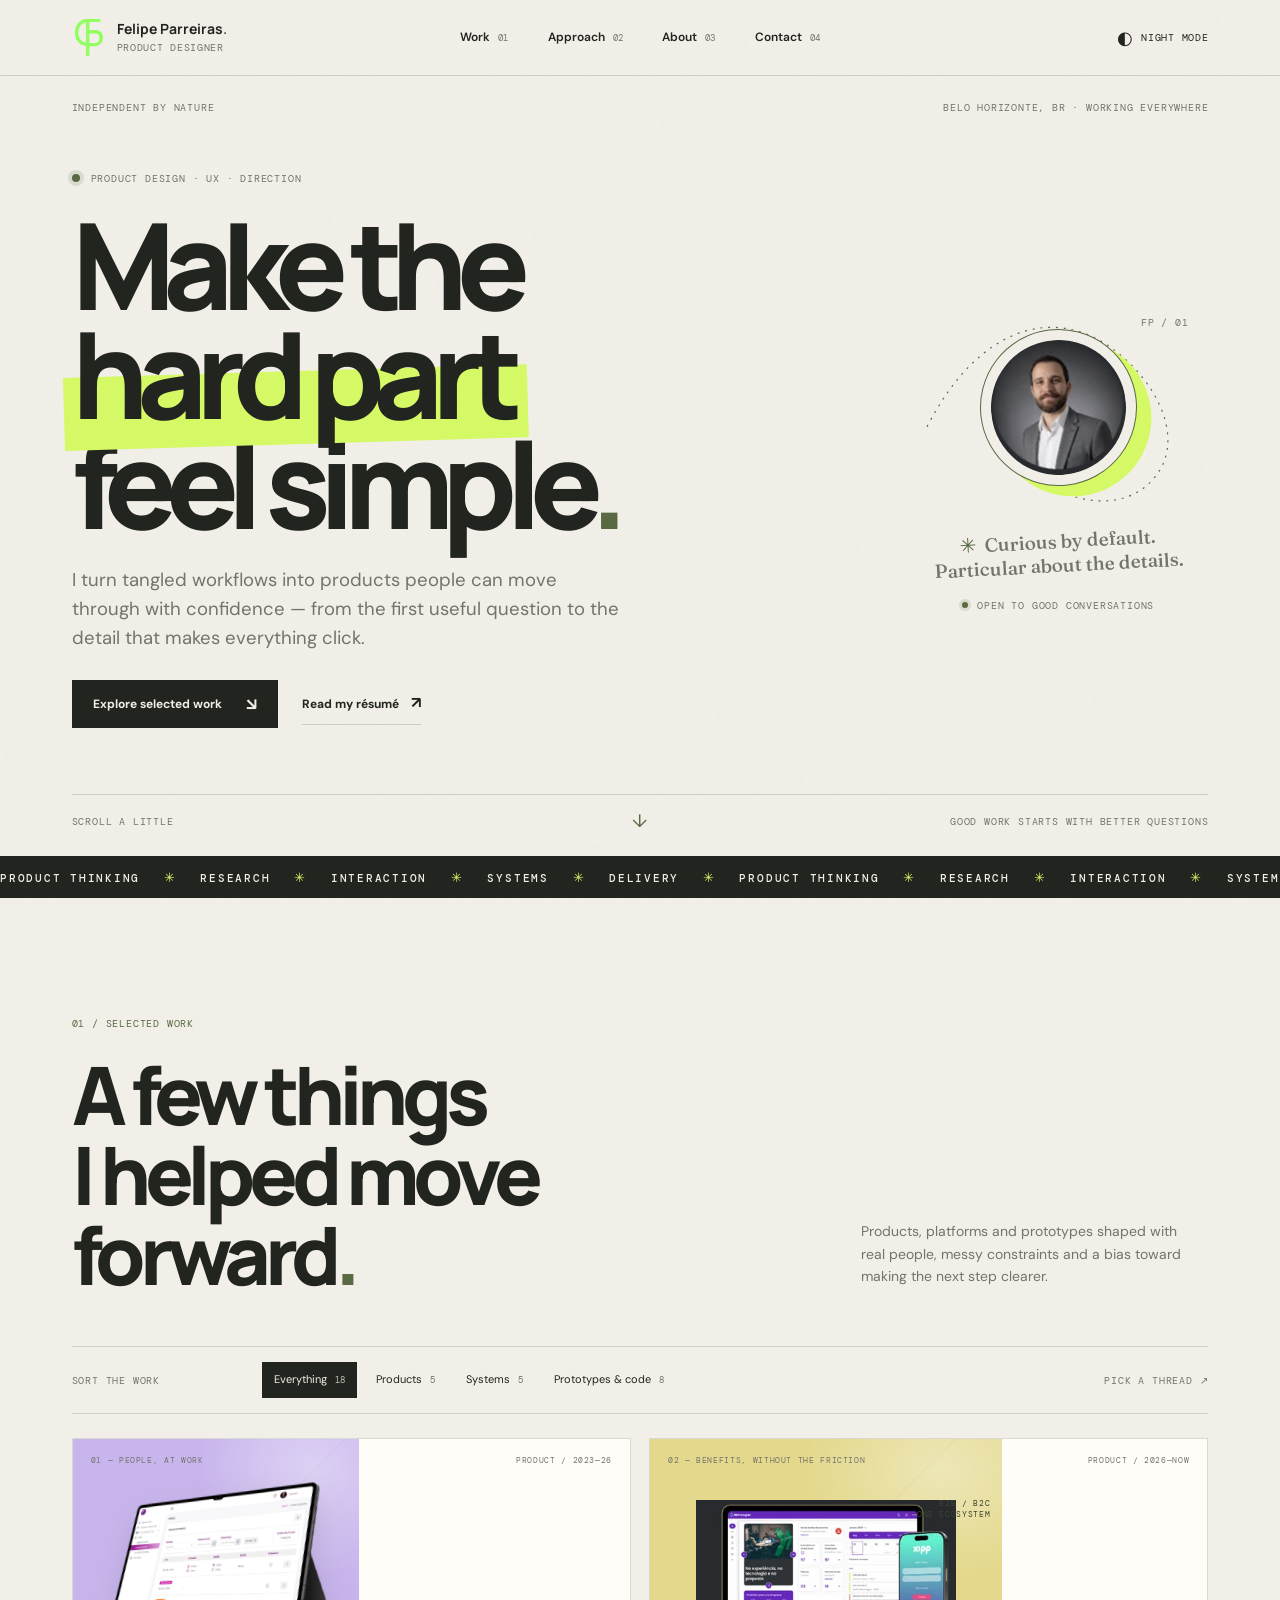
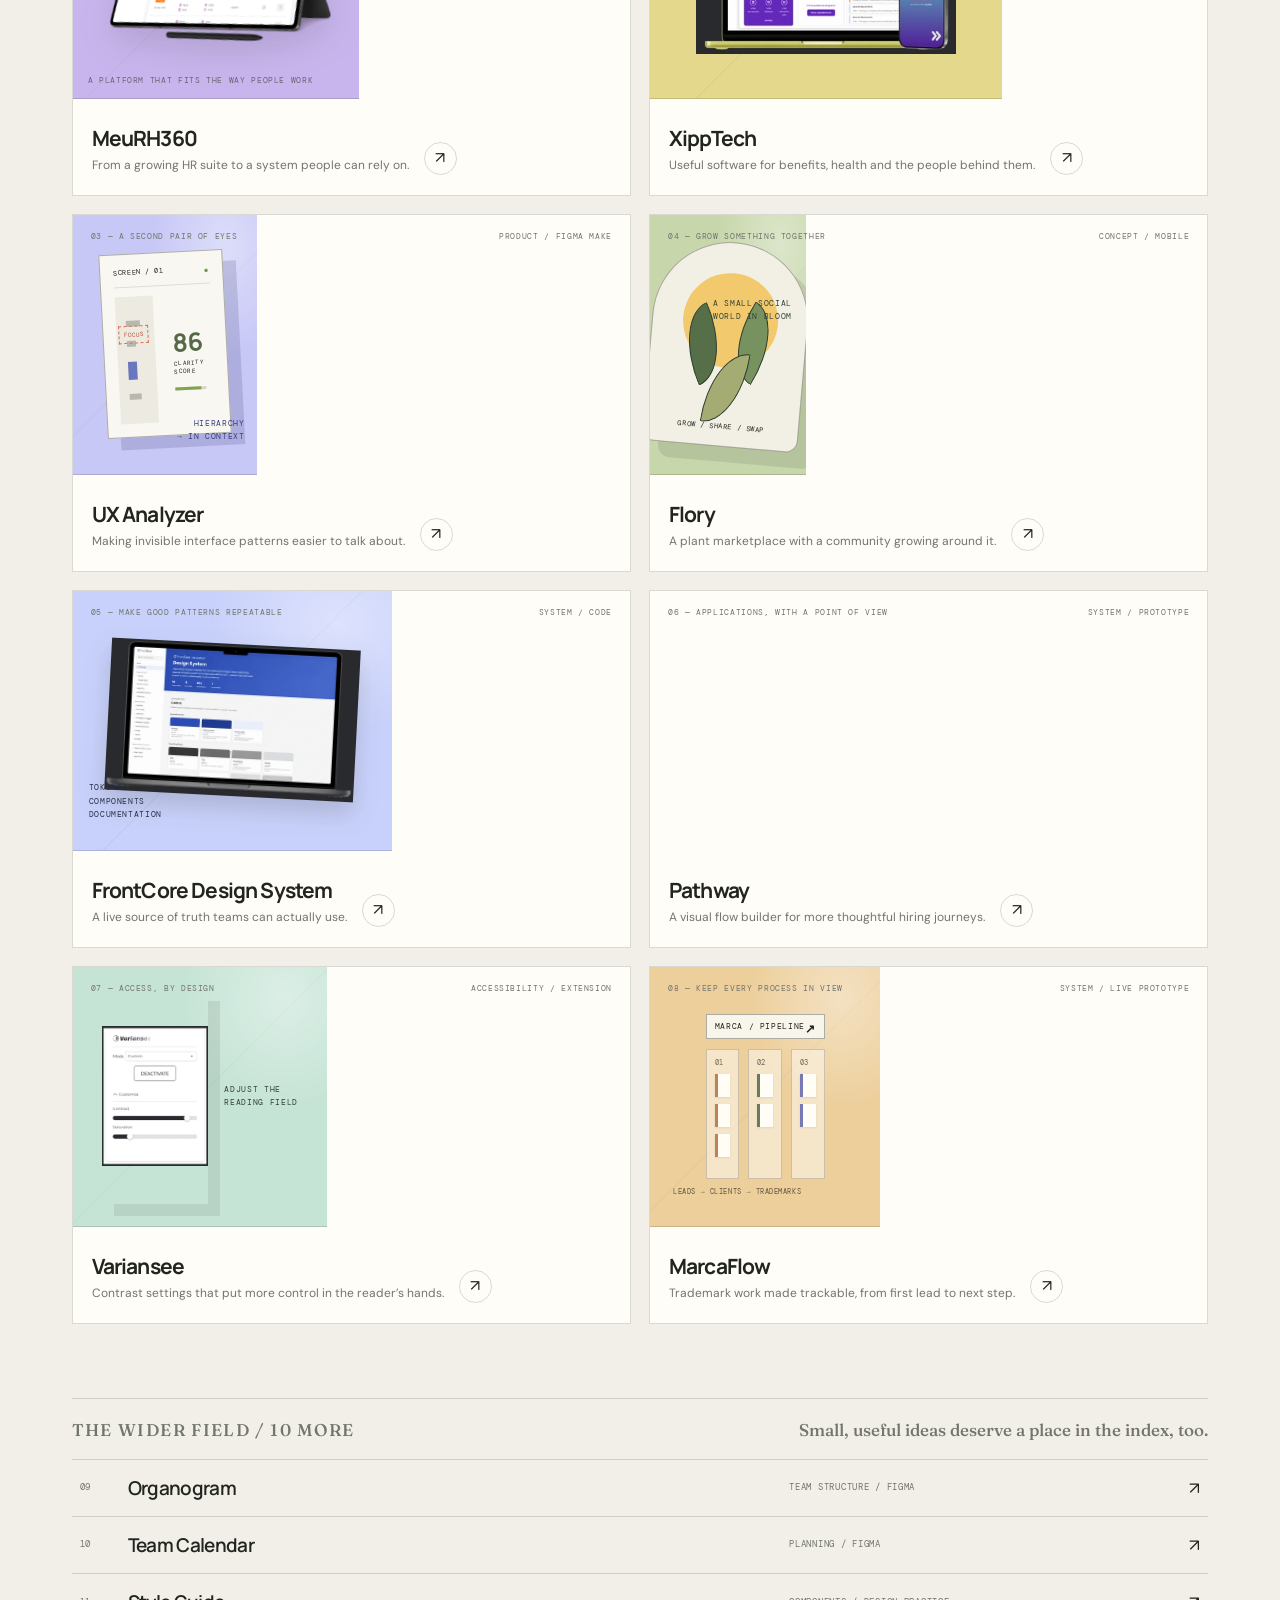
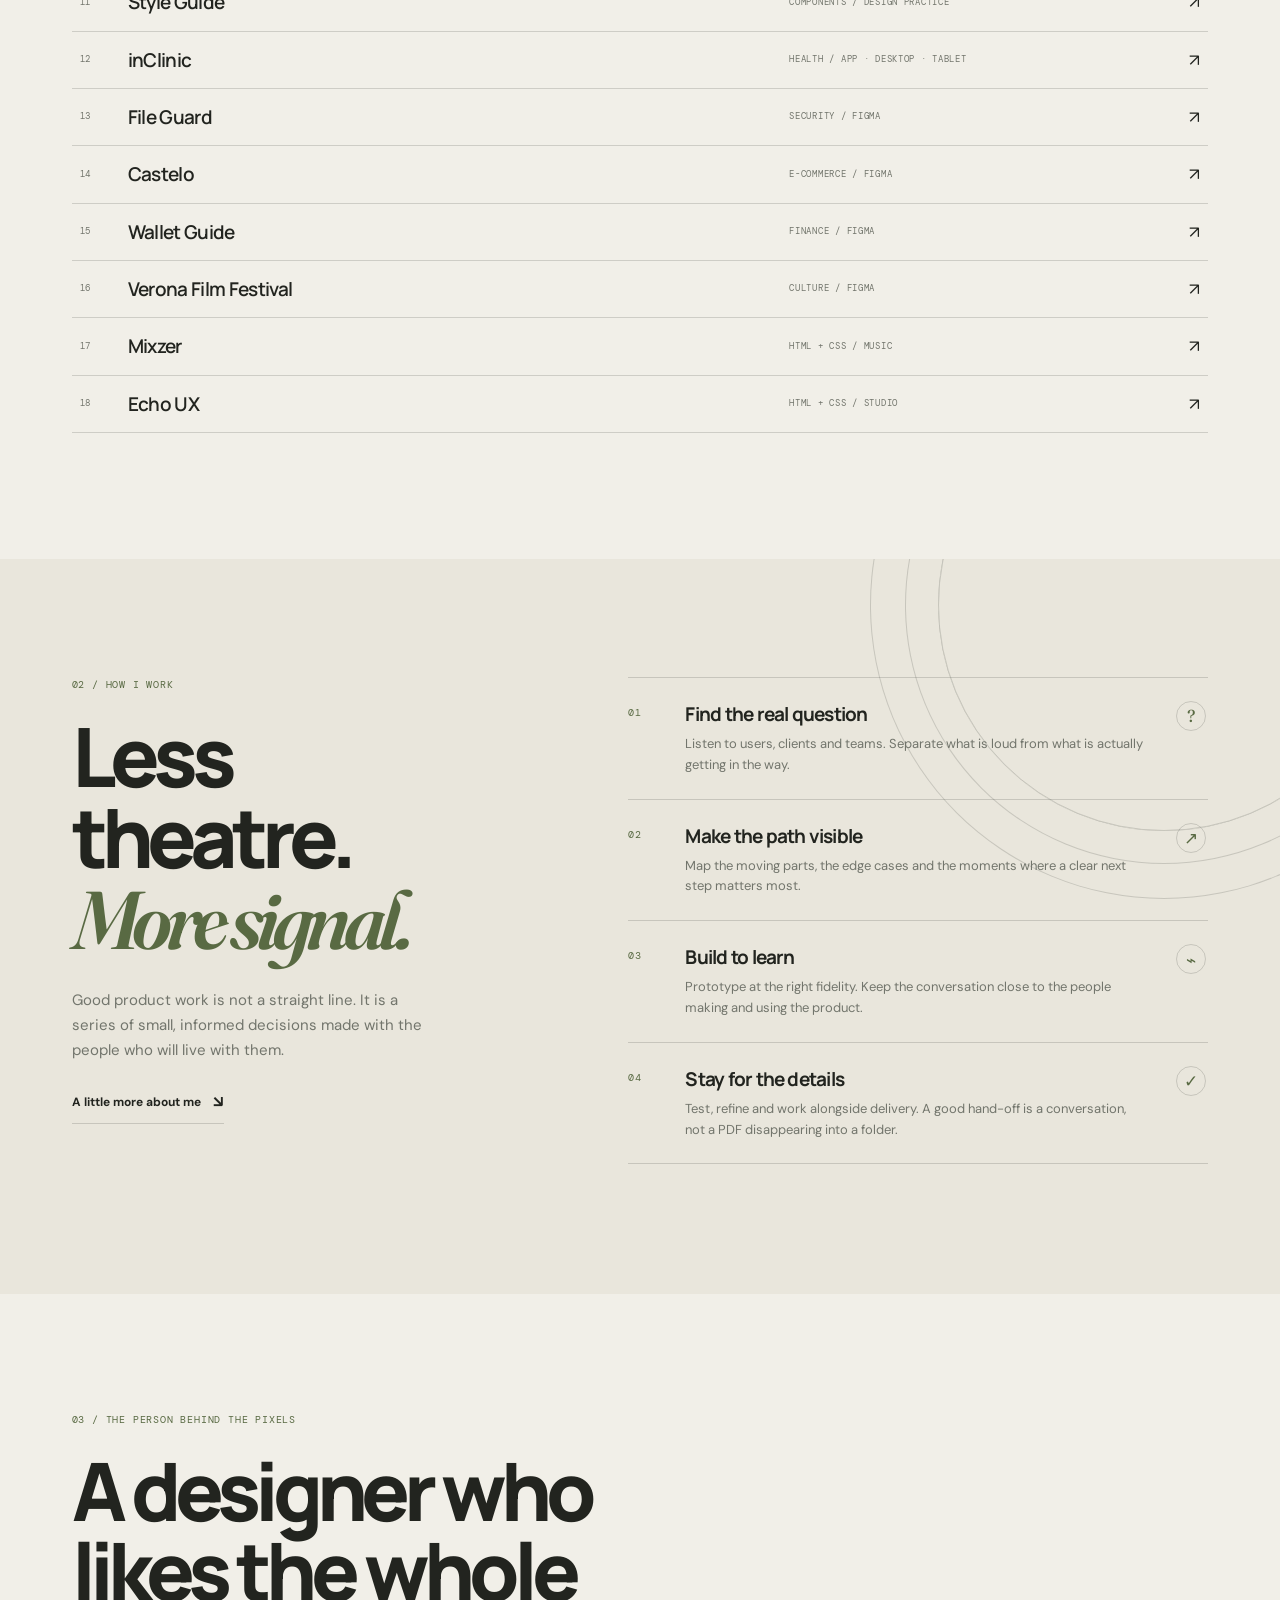
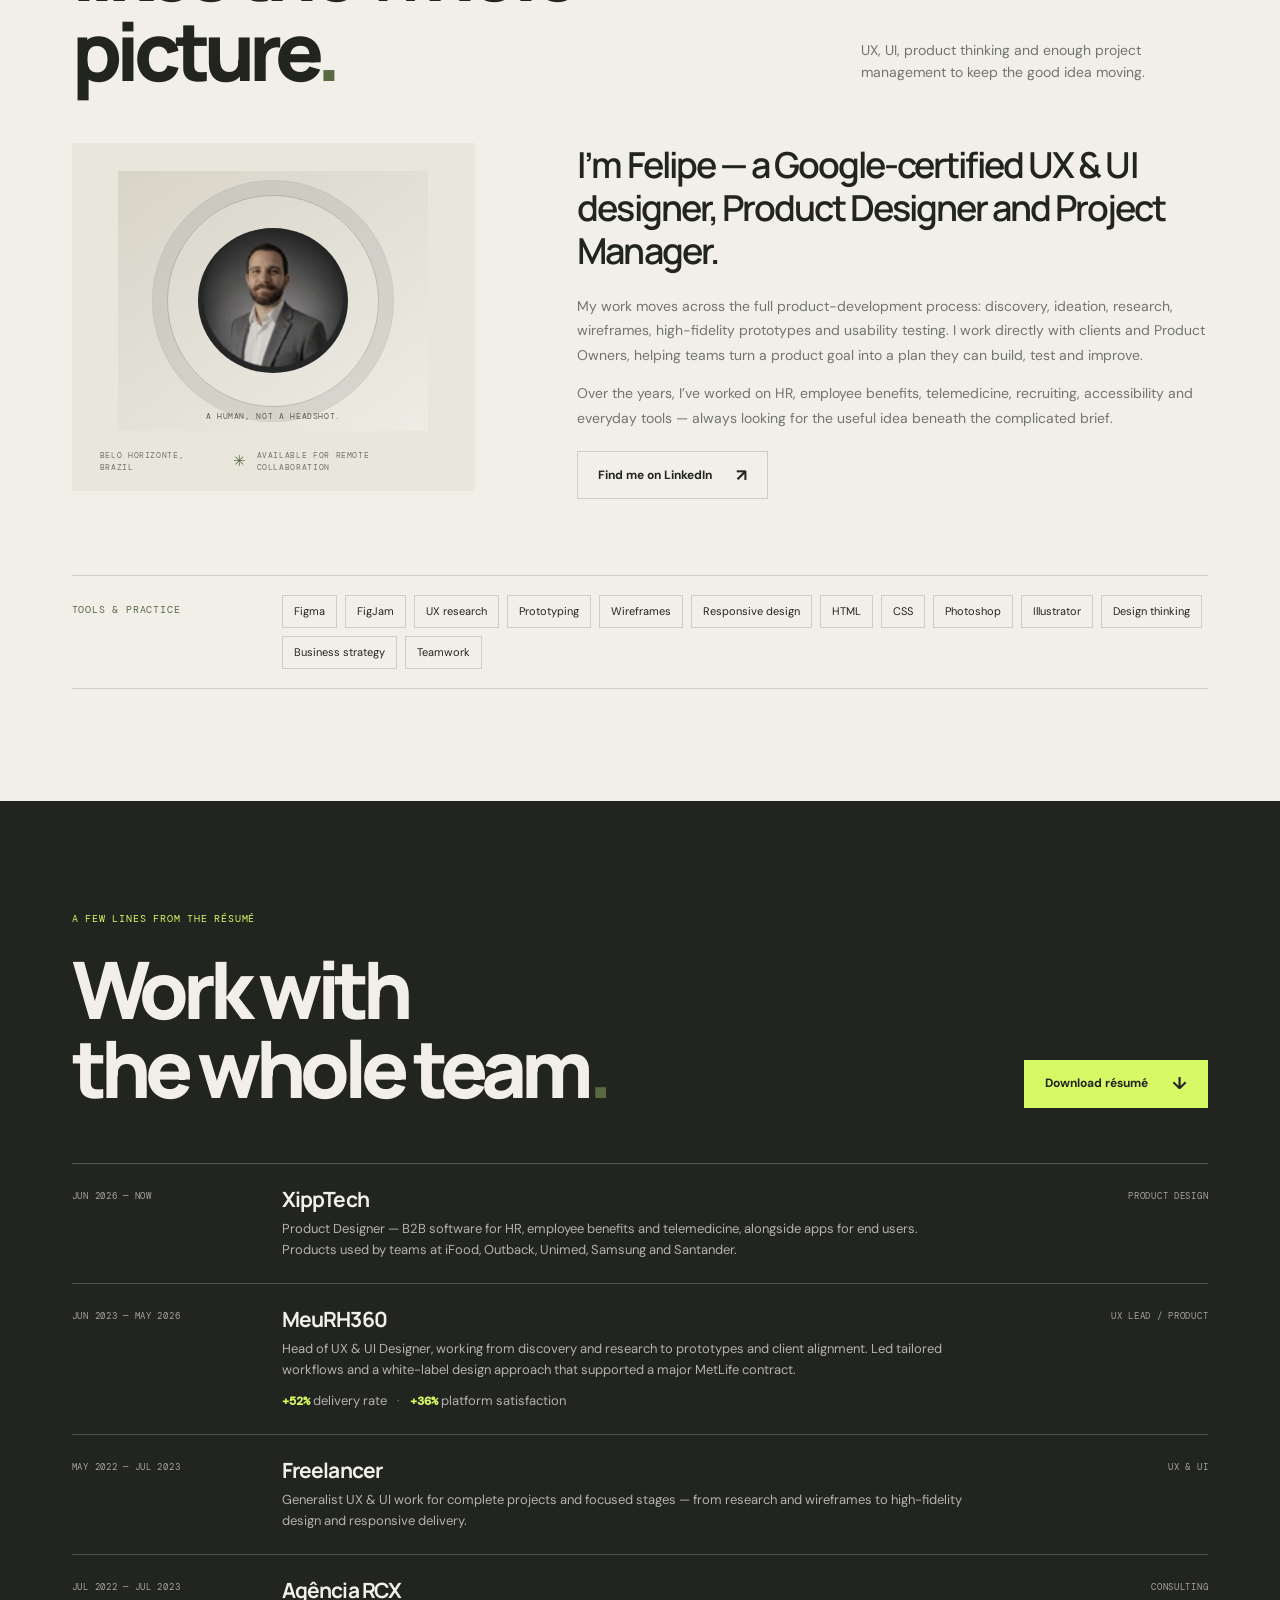
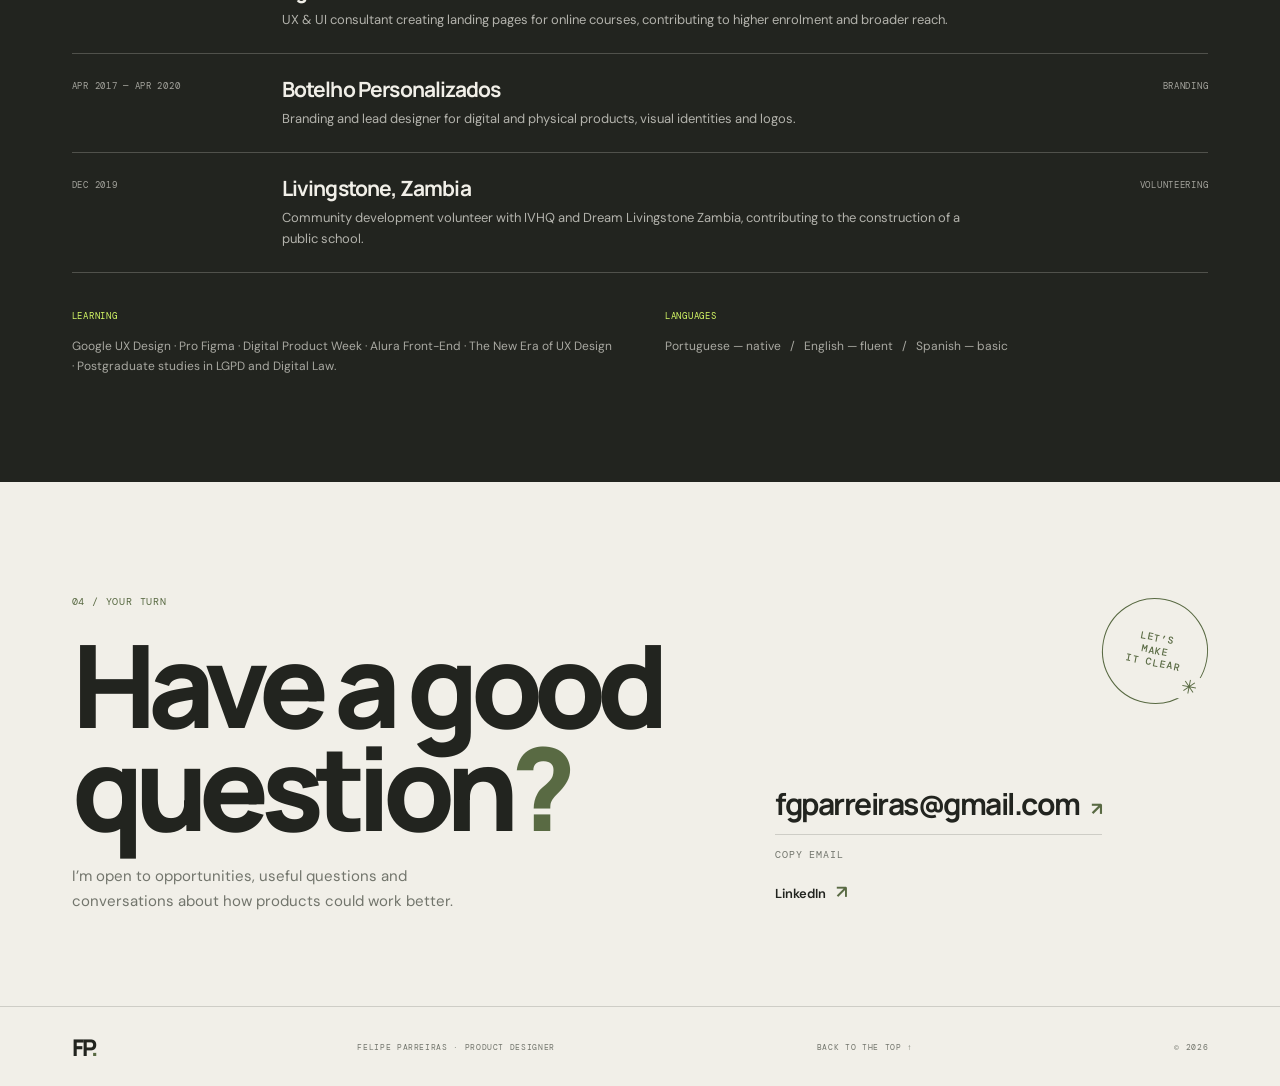
==== commit 93b9ac01: "Build interactive English portfolio" ====
--- a/index.html
+++ b/index.html
@@ -1,1303 +1,207 @@
-<!DOCTYPE html>
+<!doctype html>
 <html lang="en">
 <head>
-<meta charset="UTF-8">
-<meta name="viewport" content="width=device-width, initial-scale=1.0">
-<title>FrontCore — Design System</title>
-<link rel="icon" type="image/svg+xml" href="assets/favicon.svg">
-<link rel="preconnect" href="https://fonts.googleapis.com">
-<link rel="preconnect" href="https://fonts.gstatic.com" crossorigin>
-<link href="https://fonts.googleapis.com/css2?family=Poppins:wght@400;500;600;700&display=swap" rel="stylesheet">
-<style>
-  /* ============================================================
-     TOKENS — faithfully extracted from the FrontCore prototype.
-     Those marked "(consolidated here)" existed as loose values
-     (hex/box-shadow) repeated across files, with no variable of their own;
-     they were organized into tokens to make reuse easier.
-     ============================================================ */
-  :root{
-    --primary:#2948AE;
-    --primary-hover:#20398b;
-    --primary-soft:#ecf0fa;      /* consolidated here */
-    --background:#f5f5f5;
-    --main-card:#ffffff;
-    --white:#ffffff;
-    --title:#363636;
-    --text:#707070;
-    --placeholder:#959595;       /* consolidated here */
-    --stroke:#d8dadd;
-    --gray:#e0e0e0;
-    --backdrop:#c8c8c8;          /* consolidated here */
-    --red-danger:#e0443f;
-    --danger-bg:#f8d7da;         /* consolidated here */
-    --danger-text:#7a1f1f;       /* consolidated here */
-    --success-bg:#dff5e3;        /* consolidated here */
-    --success-text:#1f9d4a;      /* consolidated here */
-    --info-bg:#eaf4fb;
-    --info-border:#4a9fd8;
-    --info-text:#1c5f8a;         /* consolidated here */
-    --overlay:rgba(41,72,174,0.3);
-
-    --radius-sm:6px;
-    --radius-md:8px;
-    --radius-lg:12px;
-    --radius-pill:100px;
-
-    --shadow-xs:0px 1px 2px rgba(0,0,0,0.2);
-    --shadow-sm:0px 2px 4px rgba(0,0,0,0.08);
-    --shadow-md:0px 4px 16px rgba(0,0,0,0.15);
-    --shadow-lg:0px 3px 12px rgba(0,0,0,0.25);
-    --shadow-modal:0px 3px 6px rgba(0,0,0,0.25);
-    --shadow-xl:0 0 24px rgba(0,0,0,0.25);
-
-    --space-1:4px;
-    --space-2:8px;
-    --space-3:12px;
-    --space-4:16px;
-    --space-5:24px;
-    --space-6:40px;
-
-    --font:'Poppins',sans-serif;
-  }
-
-  *{box-sizing:border-box;}
-  html{scroll-behavior:smooth;}
-  html,body{margin:0;font-family:var(--font);color:var(--title);background:var(--background);}
-  img{display:block;max-width:100%;}
-  a{color:inherit;}
-  button{font-family:inherit;}
-  input{font-family:inherit;}
-  code, pre{font-family:'SFMono-Regular',Consolas,'Liberation Mono',Menlo,monospace;}
-
-  /* ---------------- Documentation site layout ---------------- */
-  .app{display:flex;min-height:100vh;}
-
-  .sidenav{
-    width:272px;flex-shrink:0;background:var(--main-card);border-right:1px solid var(--stroke);
-    position:sticky;top:0;height:100vh;overflow-y:auto;display:flex;flex-direction:column;z-index:20;
-  }
-  .sidenav-brand{display:flex;align-items:center;gap:10px;padding:20px 20px 16px;border-bottom:1px solid var(--stroke);}
-  .sidenav-brand img{height:22px;width:auto;}
-  .sidenav-brand .tag{font-size:10px;font-weight:600;color:var(--primary);background:var(--primary-soft);padding:2px 8px;border-radius:var(--radius-pill);letter-spacing:.04em;text-transform:uppercase;}
-  .sidenav-search{padding:14px 16px 6px;}
-  .sidenav-search input{
-    width:100%;height:36px;border:1px solid var(--stroke);border-radius:var(--radius-md);padding:0 12px;
-    font-size:13px;outline:none;background:var(--background);color:var(--title);
-  }
-  .sidenav-search input:focus{border-color:var(--primary);background:var(--main-card);}
-  .sidenav-groups{padding:8px 12px 24px;flex:1;}
-  .nav-group{margin-bottom:4px;}
-  .nav-group-title{font-size:11px;font-weight:600;color:var(--placeholder);text-transform:uppercase;letter-spacing:.06em;padding:14px 10px 6px;}
-  .nav-link{
-    display:flex;align-items:center;gap:8px;padding:8px 10px;border-radius:var(--radius-md);font-size:13.5px;font-weight:500;
-    color:var(--text);cursor:pointer;text-decoration:none;
-  }
-  .nav-link:hover{background:var(--background);color:var(--title);}
-  .nav-link.active{background:var(--primary-soft);color:var(--primary);font-weight:600;}
-  .nav-link .dot{width:5px;height:5px;border-radius:50%;background:var(--stroke);flex-shrink:0;}
-  .nav-link.active .dot{background:var(--primary);}
-  .nav-link.hidden{display:none;}
-
-  .main{flex:1;min-width:0;}
-
-  .hero{
-    background:linear-gradient(135deg,var(--primary) 0%,#4466cc 100%);color:var(--white);
-    padding:56px 64px;display:flex;flex-direction:column;gap:16px;
-  }
-  .hero-eyebrow{display:flex;align-items:center;gap:12px;}
-  .hero-eyebrow img{height:26px;filter:brightness(0) invert(1);}
-  .hero-eyebrow span{font-size:13px;font-weight:600;letter-spacing:.06em;text-transform:uppercase;opacity:.85;line-height:1;position:relative;top:4px;} /* top: fine-tuning to align with the logo baseline */
-  .hero h1{margin:0;font-size:36px;font-weight:700;max-width:720px;line-height:1.25;}
-  .hero p{margin:0;font-size:15px;font-weight:400;max-width:640px;line-height:1.6;opacity:.92;}
-  .hero-stats{display:flex;gap:32px;margin-top:8px;flex-wrap:wrap;}
-  .hero-stat b{display:block;font-size:22px;font-weight:700;}
-  .hero-stat span{font-size:12px;opacity:.85;}
-
-  .content{padding:8px 64px 96px;max-width:1180px;}
-
-  .section{padding-top:56px;scroll-margin-top:24px;}
-  .section-head{margin-bottom:24px;max-width:760px;}
-  .section-kicker{font-size:12px;font-weight:600;color:var(--primary);text-transform:uppercase;letter-spacing:.06em;margin:0 0 6px;}
-  .section-head h2{font-size:26px;font-weight:700;margin:0 0 10px;}
-  .section-head p{font-size:14.5px;color:var(--text);line-height:1.65;margin:0;}
-  .section + .section{border-top:1px solid var(--stroke);}
-
-  .note{
-    display:flex;gap:10px;background:var(--info-bg);border:1px solid var(--info-border);border-radius:var(--radius-md);
-    padding:12px 14px;font-size:13px;color:var(--info-text);line-height:1.55;margin:0 0 20px;max-width:760px;
-  }
-  .note b{font-weight:600;}
-
-  .subhead{font-size:15px;font-weight:600;color:var(--title);margin:32px 0 12px;}
-  .subhead:first-child{margin-top:0;}
-
-  /* ---------------- Demo blocks (preview + copyable code) ---------------- */
-  .demo{border:1px solid var(--stroke);border-radius:var(--radius-lg);overflow:hidden;margin-bottom:20px;background:var(--main-card);}
-  .demo-preview{
-    padding:32px;display:flex;flex-wrap:wrap;align-items:center;gap:16px;
-    background-image:radial-gradient(var(--stroke) 1px, transparent 1px);background-size:14px 14px;background-position:-6px -6px;
-    background-color:#fbfbfc;
-  }
-  .demo-preview.column{flex-direction:column;align-items:stretch;}
-  .demo-label{font-size:11px;font-weight:600;color:var(--placeholder);text-transform:uppercase;letter-spacing:.05em;width:100%;margin-bottom:-6px;}
-  .demo-code{position:relative;border-top:1px solid var(--stroke);}
-  .demo-code pre{margin:0;padding:16px 52px 16px 18px;font-size:12.5px;line-height:1.65;color:#e4e4e8;background:#22212b;overflow-x:auto;}
-  .copy-btn{
-    position:absolute;top:10px;right:10px;background:rgba(255,255,255,0.08);border:1px solid rgba(255,255,255,0.14);
-    color:#e4e4e8;font-size:11px;font-weight:600;padding:5px 10px;border-radius:var(--radius-sm);cursor:pointer;
-    display:flex;align-items:center;gap:5px;
-  }
-  .copy-btn:hover{background:rgba(255,255,255,0.16);}
-  .copy-btn.copied{background:var(--primary);border-color:var(--primary);color:var(--white);}
-
-  /* ---------------- Tokens: colors ---------------- */
-  .swatch-grid{display:grid;grid-template-columns:repeat(auto-fill,minmax(210px,1fr));gap:14px;}
-  .swatch{border:1px solid var(--stroke);border-radius:var(--radius-lg);overflow:hidden;cursor:pointer;background:var(--main-card);transition:box-shadow .15s;}
-  .swatch:hover{box-shadow:var(--shadow-sm);}
-  .swatch-color{height:72px;position:relative;}
-  .swatch-copied-tag{
-    position:absolute;inset:0;display:flex;align-items:center;justify-content:center;background:rgba(0,0,0,0.45);
-    color:#fff;font-size:12px;font-weight:600;opacity:0;transition:opacity .15s;
-  }
-  .swatch.copied .swatch-copied-tag{opacity:1;}
-  .swatch-meta{padding:10px 12px;}
-  .swatch-name{font-size:13px;font-weight:600;color:var(--title);}
-  .swatch-var{font-size:11.5px;color:var(--primary);font-family:monospace;margin-top:2px;}
-  .swatch-hex{font-size:11.5px;color:var(--text);margin-top:1px;font-family:monospace;}
-  .swatch-usage{font-size:11.5px;color:var(--placeholder);margin-top:6px;line-height:1.4;}
-
-  /* ---------------- Typography ---------------- */
-  .type-row{display:flex;align-items:baseline;gap:20px;padding:14px 0;border-bottom:1px solid var(--stroke);}
-  .type-row:last-child{border-bottom:none;}
-  .type-sample{flex:1;color:var(--title);}
-  .type-meta{font-size:12px;color:var(--text);font-family:monospace;white-space:nowrap;}
-
-  /* ---------------- Spacing / radius / shadow samples ---------------- */
-  .token-list{display:flex;flex-direction:column;gap:14px;}
-  .token-list-item{display:flex;align-items:center;gap:18px;}
-  .token-visual-bar{height:14px;background:var(--primary);border-radius:3px;}
-  .token-visual-box{width:64px;height:64px;background:var(--primary-soft);border:1.5px solid var(--primary);flex-shrink:0;}
-  .token-visual-shadow{width:120px;height:64px;background:var(--main-card);border-radius:var(--radius-md);flex-shrink:0;}
-  .token-label{width:180px;flex-shrink:0;font-size:13px;color:var(--title);}
-  .token-label b{display:block;font-family:monospace;font-size:12.5px;color:var(--primary);font-weight:600;}
-  .token-label span{color:var(--text);font-size:11.5px;}
-
-  /* ================= REAL APP COMPONENTS ================= */
-
-  /* Buttons */
-  .btn-primary{
-    background:var(--primary);border:none;box-shadow:var(--shadow-sm);border-radius:var(--radius-md);
-    height:40px;padding:0 24px;font-weight:600;font-size:14px;color:var(--white);cursor:pointer;
-    display:inline-flex;align-items:center;justify-content:center;
-  }
-  .btn-primary:hover{background:var(--primary-hover);}
-  .btn-primary:disabled{opacity:.4;cursor:not-allowed;}
-  .btn-outline{
-    background:var(--main-card);border:1px solid var(--primary);box-shadow:var(--shadow-sm);
-    border-radius:var(--radius-md);height:40px;padding:0 24px;display:inline-flex;align-items:center;justify-content:center;
-    color:var(--primary);font-weight:600;font-size:14px;cursor:pointer;
-  }
-  .btn-secondary{
-    background:var(--gray);border:none;box-shadow:var(--shadow-sm);border-radius:var(--radius-md);
-    height:40px;padding:0 24px;font-weight:600;font-size:14px;color:var(--title);cursor:pointer;
-    display:inline-flex;align-items:center;justify-content:center;
-  }
-  .btn-danger-outline{
-    background:var(--main-card);border:1px solid var(--red-danger);box-shadow:var(--shadow-sm);
-    border-radius:var(--radius-md);height:40px;padding:0 24px;font-weight:600;font-size:14px;color:var(--red-danger);cursor:pointer;
-    display:inline-flex;align-items:center;justify-content:center;
-  }
-  .btn-link{background:transparent;border:none;padding:0;font-weight:600;font-size:14px;color:var(--primary);text-decoration:underline;cursor:pointer;}
-  .icon-btn-square{
-    background:var(--main-card);border:1px solid var(--stroke);box-shadow:var(--shadow-sm);
-    border-radius:var(--radius-md);width:40px;height:40px;display:inline-flex;align-items:center;justify-content:center;cursor:pointer;
-  }
-  .icon-btn-circle{width:32px;height:32px;border-radius:var(--radius-pill);border:1px solid var(--stroke);background:var(--main-card);display:inline-flex;align-items:center;justify-content:center;cursor:pointer;}
-  .icon-btn-circle:hover{background:var(--background);}
-  .btn-primary img,.btn-outline img{width:14px;filter:brightness(0) invert(1);}
-
-  /* Floating label input */
-  .field-group{width:260px;display:flex;flex-direction:column;gap:4px;}
-  .text-input{
-    width:100%;height:40px;background:var(--main-card);border:1px solid var(--stroke);border-radius:var(--radius-md);
-    box-shadow:var(--shadow-sm);padding:8px 16px;font-size:14px;color:var(--title);outline:none;
-  }
-  .text-input:focus,.text-input:not(:placeholder-shown):not(:disabled){border-color:var(--primary);}
-  .text-input.invalid{border-color:var(--red-danger);}
-  .text-input:disabled{background:var(--background);color:var(--text);cursor:not-allowed;}
-  .ffield{position:relative;width:100%;}
-  .ffield .text-input{width:100%;}
-  .ffield .text-input::placeholder{color:transparent;}
-  .ffield-label{
-    position:absolute;left:16px;top:50%;transform:translateY(-50%);font-size:14px;color:var(--placeholder);
-    pointer-events:none;background:transparent;transition:top .12s ease,left .12s ease,font-size .12s ease,color .12s ease,background-color .12s ease;
-  }
-  .ffield .text-input:focus ~ .ffield-label,.ffield .text-input:not(:placeholder-shown) ~ .ffield-label{
-    top:0;left:10px;font-size:10px;color:var(--text);background:var(--main-card);padding:0 4px;
-  }
-  .ffield .text-input:focus ~ .ffield-label{color:var(--primary);}
-  .ffield .text-input:disabled ~ .ffield-label{background:var(--background);}
-  .field-counter{align-self:flex-end;font-size:11px;color:var(--text);}
-  .field-error{font-size:12px;color:var(--red-danger);}
-
-  /* Custom select */
-  .csel{position:relative;width:220px;}
-  .csel-box{
-    width:100%;height:40px;background:var(--main-card);border:1px solid var(--stroke);border-radius:var(--radius-md);
-    box-shadow:var(--shadow-sm);padding:8px 16px;display:flex;align-items:center;justify-content:space-between;gap:8px;cursor:pointer;font-size:14px;color:var(--title);
-  }
-  .csel-box .placeholder{color:var(--placeholder);transition:opacity .12s ease;}
-  .csel.open .csel-box .placeholder{opacity:0;}
-  .csel.open .csel-box{border-color:var(--primary);}
-  .csel-box .chev{width:7px;flex-shrink:0;transform:rotate(90deg);transition:transform .15s;}
-  .csel.open .csel-box .chev{transform:rotate(-90deg);}
-  .tagbox .chev{width:7px;flex-shrink:0;transform:rotate(90deg);transition:transform .15s;}
-  .tagbox.open .chev{transform:rotate(-90deg);}
-  .csel-menu{display:none;position:absolute;top:calc(100% + 4px);left:0;right:0;background:var(--main-card);border:1px solid var(--stroke);border-radius:var(--radius-md);box-shadow:var(--shadow-md);z-index:30;max-height:180px;overflow-y:auto;padding:4px;}
-  .csel.open .csel-menu{display:block;}
-  .csel-option{padding:8px 12px;font-size:14px;border-radius:var(--radius-sm);cursor:pointer;color:var(--title);}
-  .csel-option:hover{background:var(--background);}
-  .csel-option.selected{color:var(--primary);font-weight:600;}
-  .csel-tiny-label{position:absolute;top:-6px;left:10px;background:var(--main-card);padding:0 4px;font-size:10px;color:var(--text);opacity:0;pointer-events:none;transition:opacity .12s ease,color .12s ease;}
-  .csel.open .csel-tiny-label,.csel.has-value .csel-tiny-label{opacity:1;}
-  .csel.open .csel-tiny-label{color:var(--primary);}
-
-  /* Tag multiselect */
-  .tagbox{background:var(--main-card);border:1px solid var(--stroke);border-radius:var(--radius-md);padding:8px;display:flex;flex-direction:column;gap:8px;position:relative;width:280px;transition:padding-top .12s ease,border-color .12s ease;}
-  .tagbox.open,.tagbox.has-value{padding-top:14px;}
-  .tagbox.open{border-color:var(--primary);}
-  .tag-list{display:flex;flex-wrap:wrap;gap:6px;}
-  .tag-chip{background:var(--gray);border-radius:var(--radius-sm);padding:4px 8px;font-size:13px;color:var(--title);display:flex;align-items:center;gap:6px;}
-  .tag-chip button{background:transparent;border:none;padding:0;cursor:pointer;color:var(--text);display:flex;}
-  .tag-input-row{display:flex;align-items:center;justify-content:space-between;gap:8px;cursor:text;}
-  .tag-input-row input{flex:1;border:none;outline:none;font-size:14px;font-family:inherit;min-width:60px;color:var(--title);}
-  .tag-input-row input::placeholder{color:var(--placeholder);}
-
-  /* Checkbox / toggle */
-  .checkbox{width:18px;height:18px;border-radius:2px;border:2px solid var(--text);cursor:pointer;display:flex;align-items:center;justify-content:center;flex-shrink:0;}
-  .checkbox.checked{background:var(--primary);border-color:var(--primary);}
-  .checkbox.locked{border-color:var(--stroke);cursor:not-allowed;}
-  .toggle-switch{width:36px;height:20px;border-radius:20px;background:var(--stroke);position:relative;cursor:pointer;flex-shrink:0;transition:background .15s;}
-  .toggle-switch .thumb{position:absolute;top:2px;left:2px;width:16px;height:16px;border-radius:50%;background:var(--white);transition:left .15s;box-shadow:var(--shadow-xs);}
-  .toggle-switch.on{background:var(--primary);}
-  .toggle-switch.on .thumb{left:18px;}
-  .toggle-row{display:flex;align-items:center;gap:8px;}
-  .toggle-label{font-size:14px;color:var(--text);}
-
-  /* Status pill */
-  .status-pill{display:inline-flex;align-items:center;justify-content:center;padding:4px 14px;border-radius:var(--radius-pill);font-size:12px;font-weight:600;white-space:nowrap;}
-  .status-pill.ativo{background:var(--success-bg);color:var(--success-text);}
-  .status-pill.rascunho{background:var(--gray);color:var(--title);}
-
-  /* Banners */
-  .info-banner{display:flex;align-items:center;gap:8px;background:var(--info-bg);border:1px solid var(--info-border);border-radius:var(--radius-md);padding:12px 16px;font-size:14px;color:var(--info-text);width:100%;}
-  .danger-banner{display:flex;align-items:center;gap:8px;background:var(--danger-bg);border-radius:var(--radius-md);padding:12px 16px;font-size:14px;color:var(--danger-text);width:100%;}
-
-  /* Cards */
-  .main-card-demo{background:var(--main-card);border-radius:var(--radius-lg);box-shadow:var(--shadow-lg);padding:20px;width:100%;}
-  .footer-card-demo{background:var(--main-card);border-radius:var(--radius-lg);box-shadow:var(--shadow-lg);padding:16px;width:100%;display:flex;align-items:center;justify-content:space-between;gap:16px;}
-
-  /* Table */
-  .table-demo{width:100%;background:var(--main-card);border:1px solid var(--stroke);border-radius:var(--radius-lg);overflow:hidden;}
-  .grid-cols-demo{display:grid;grid-template-columns:minmax(160px,2fr) minmax(120px,1fr) minmax(120px,1fr) 90px;column-gap:16px;align-items:center;padding:0 16px;}
-  .table-head-demo{background:var(--background);height:44px;border-bottom:1px solid var(--stroke);}
-  .th-demo{display:flex;align-items:center;gap:4px;font-size:14px;font-weight:600;color:var(--title);cursor:pointer;user-select:none;}
-  .th-demo .chev{width:7px;height:12px;opacity:.35;transform:rotate(-90deg);}
-  .row-demo{height:48px;border-bottom:1px solid var(--stroke);font-size:14px;color:var(--text);}
-  .row-demo:last-child{border-bottom:none;}
-  .cell-status{display:flex;}
-
-  /* Kebab / dropdown */
-  .kebab-btn{background:transparent;border:none;padding:8px;cursor:pointer;display:flex;align-items:center;justify-content:center;border-radius:var(--radius-pill);}
-  .kebab-btn:hover{background:var(--background);}
-  .kebab-wrap{position:relative;display:inline-block;}
-  .dropdown-menu-demo{position:absolute;top:calc(100% + 4px);right:0;min-width:200px;background:var(--main-card);border:1px solid var(--stroke);border-radius:var(--radius-md);box-shadow:var(--shadow-md);z-index:30;padding:4px;display:none;}
-  .dropdown-menu-demo.show{display:block;}
-  .dropdown-item-demo{padding:10px 12px;font-size:14px;border-radius:var(--radius-sm);cursor:pointer;color:var(--title);white-space:nowrap;}
-  .dropdown-item-demo:hover{background:var(--background);}
-  .dropdown-item-demo.danger{color:var(--red-danger);}
-
-  /* Modal */
-  .modal-stage{position:relative;height:340px;background:var(--backdrop);border-radius:var(--radius-lg);display:flex;align-items:center;justify-content:center;overflow:hidden;}
-  .modal-overlay-demo{position:absolute;inset:0;background:var(--overlay);display:flex;align-items:center;justify-content:center;}
-  .modal-card-demo{width:78%;max-width:420px;background:var(--main-card);border-radius:var(--radius-lg);box-shadow:var(--shadow-modal);padding:16px;display:flex;flex-direction:column;gap:16px;}
-  .modal-head-demo{display:flex;align-items:center;justify-content:space-between;}
-  .modal-title-demo{margin:0;font-size:14px;font-weight:500;color:var(--title);}
-  .modal-close-demo{background:transparent;border:none;padding:0;width:20px;height:20px;cursor:pointer;color:var(--text);font-size:16px;line-height:1;}
-  .modal-desc-demo{margin:0;font-size:13px;color:var(--text);}
-  .modal-hr-demo{border:none;border-top:1px solid var(--stroke);margin:0;}
-  .modal-footer-demo{display:flex;justify-content:flex-end;gap:12px;}
-
-  /* Tabs / breadcrumb */
-  .tabs-row{display:flex;align-items:center;gap:20px;border-bottom:1px solid var(--stroke);padding-bottom:12px;}
-  .tab-demo{font-size:14px;color:var(--text);cursor:pointer;padding-bottom:12px;margin-bottom:-13px;border-bottom:2px solid transparent;}
-  .tab-demo.active{color:var(--title);font-weight:600;border-color:var(--primary);}
-
-  /* Sidebar mini-demo */
-  .sidebar-stage{height:320px;background:var(--background);border-radius:var(--radius-lg);padding:16px;position:relative;overflow:hidden;}
-  .sidebar-demo{position:absolute;top:16px;left:16px;bottom:16px;width:56px;background:var(--main-card);box-shadow:var(--shadow-sm);border-radius:var(--radius-md);padding:12px 0;display:flex;flex-direction:column;gap:4px;transition:width .22s ease;overflow:hidden;z-index:2;}
-  .sidebar-demo.expanded{width:190px;box-shadow:4px 0px 16px 0px rgba(0,0,0,0.18);}
-  .sidebar-menu-item{width:40px;margin:0 8px;height:32px;border-radius:20px;display:flex;align-items:center;gap:10px;padding:0 10px;color:var(--text);white-space:nowrap;overflow:hidden;transition:width .22s ease;flex-shrink:0;cursor:pointer;}
-  .sidebar-demo.expanded .sidebar-menu-item{width:174px;}
-  .sidebar-menu-item.active{background:var(--primary);color:var(--white);}
-  .sidebar-menu-item .dot-ic{width:16px;height:16px;border-radius:4px;background:currentColor;opacity:.25;flex-shrink:0;}
-  .sidebar-menu-item.active .dot-ic{background:var(--white);opacity:.9;}
-  .sidebar-menu-item .label{font-size:13px;font-weight:500;opacity:0;transition:opacity .15s;}
-  .sidebar-demo.expanded .sidebar-menu-item .label{opacity:1;}
-  .sidebar-canvas-hint{position:absolute;left:88px;top:16px;right:16px;bottom:16px;border:1.5px dashed var(--stroke);border-radius:var(--radius-md);display:flex;align-items:center;justify-content:center;color:var(--placeholder);font-size:12px;transition:left .22s ease;}
-  .sidebar-stage:has(.sidebar-demo.expanded) .sidebar-canvas-hint{left:222px;}
-
-  /* Frame device convention */
-  .frame-sample-wrap{background:var(--backdrop);border-radius:var(--radius-lg);padding:40px;display:flex;align-items:center;justify-content:center;}
-  .frame-sample{width:280px;height:158px;background:var(--main-card);border-radius:4px;box-shadow:var(--shadow-xl);display:flex;flex-direction:column;}
-  .frame-sample-header{height:18px;background:var(--primary);flex-shrink:0;}
-  .frame-sample-body{flex:1;display:flex;}
-  .frame-sample-side{width:22px;background:var(--main-card);border-right:1px solid var(--stroke);}
-  .frame-sample-main{flex:1;padding:8px;}
-  .frame-sample-main .bar{height:6px;background:var(--stroke);border-radius:3px;margin-bottom:6px;}
-  .frame-sample-main .bar:nth-child(2){width:70%;}
-  .frame-sample-main .bar:nth-child(3){width:85%;}
-
-  .footer-cta{margin-top:64px;padding:40px;background:var(--primary-soft);border-radius:var(--radius-lg);display:flex;align-items:center;justify-content:space-between;gap:24px;flex-wrap:wrap;}
-  .footer-cta h3{margin:0 0 6px;font-size:18px;}
-  .footer-cta p{margin:0;font-size:13.5px;color:var(--text);max-width:520px;}
-
-  @media (max-width:900px){
-    .sidenav{display:none;}
-    .hero,.content{padding-left:24px;padding-right:24px;}
-  }
-</style>
+  <meta charset="utf-8">
+  <meta name="viewport" content="width=device-width, initial-scale=1">
+  <meta name="theme-color" content="#f1efe8">
+  <meta name="description" content="Felipe Parreiras is a product designer making complex digital products feel clear, useful and human.">
+  <meta property="og:title" content="Felipe Parreiras — Product Designer">
+  <meta property="og:description" content="Thoughtful product design, from the first question to the shipped detail.">
+  <meta property="og:type" content="website">
+  <title>Felipe Parreiras — Product Designer</title>
+  <link rel="icon" type="image/png" href="assets/reference/images/home-01.png">
+  <link rel="preconnect" href="https://fonts.googleapis.com">
+  <link rel="preconnect" href="https://fonts.gstatic.com" crossorigin>
+  <link href="https://fonts.googleapis.com/css2?family=DM+Mono:wght@400;500&family=DM+Sans:wght@400;500;600;700&family=Manrope:wght@400;500;600;700;800&display=swap" rel="stylesheet">
+  <link rel="stylesheet" href="styles.css">
+  <script src="script.js" defer></script>
 </head>
 <body>
-
-<div class="app">
-
-  <aside class="sidenav">
-    <div class="sidenav-brand">
-      <img src="assets/logo-dark.png" alt="FrontCore">
+  <a class="skip-link" href="#main">Skip to content</a>
+  <div class="reading-progress" aria-hidden="true"><span id="reading-progress-bar"></span></div>
+
+  <header class="topbar" id="top">
+    <a class="brand" href="#top" aria-label="Felipe Parreiras, home">
+      <span class="brand-mark"><img src="assets/reference/images/home-01.png" alt=""></span>
+      <span class="brand-name">Felipe Parreiras<span class="brand-dot">.</span><small>Product designer</small></span>
+    </a>
+    <nav class="primary-nav" id="primary-nav" aria-label="Main navigation">
+      <a href="#work">Work <span>01</span></a>
+      <a href="#approach">Approach <span>02</span></a>
+      <a href="#about">About <span>03</span></a>
+      <a href="#contact">Contact <span>04</span></a>
+    </nav>
+    <div class="header-actions">
+      <button class="theme-toggle" id="theme-toggle" type="button" aria-label="Switch to night theme" title="Switch theme">
+        <span class="theme-glyph" aria-hidden="true">◐</span><span class="theme-label">Night mode</span>
+      </button>
+      <button class="menu-toggle" id="menu-toggle" type="button" aria-expanded="false" aria-controls="primary-nav" aria-label="Open navigation"><span></span><span></span></button>
     </div>
-    <div class="sidenav-search">
-      <input type="text" id="navSearch" placeholder="Search component...">
+  </header>
+
+  <main id="main">
+    <section class="hero page-wrap" aria-labelledby="hero-title">
+      <div class="hero-topline mono"><span>INDEPENDENT BY NATURE</span><span>BELO HORIZONTE, BR · WORKING EVERYWHERE</span></div>
+      <div class="hero-layout">
+        <div class="hero-copy">
+          <p class="eyebrow"><span class="eyebrow-mark"></span> Product design · UX · Direction</p>
+          <h1 id="hero-title">Make the<br><span class="hero-highlight">hard part</span><br>feel simple<span class="hero-period">.</span></h1>
+          <p class="hero-intro">I turn tangled workflows into products people can move through with confidence — from the first useful question to the detail that makes everything click.</p>
+          <div class="hero-ctas">
+            <a class="button button-dark" href="#work">Explore selected work <span aria-hidden="true">↘</span></a>
+            <a class="text-link" href="assets/reference/resume/felipe-parreiras-resume.pdf" target="_blank" rel="noreferrer">Read my résumé <span aria-hidden="true">↗</span></a>
+          </div>
+        </div>
+        <aside class="hero-aside" aria-label="A note from Felipe">
+          <div class="portrait-stack">
+            <div class="portrait-ring"><img src="assets/reference/crops/felipe-portrait.webp" alt="Felipe Parreiras"></div>
+            <span class="portrait-index mono">FP / 01</span>
+            <svg class="orbit-line" viewBox="0 0 260 210" fill="none" aria-hidden="true"><path d="M4 155C35 42 104 11 165 34c55 21 104 77 77 125-26 48-102 44-144 5C62 132 73 73 114 61c46-13 90 24 81 61-8 34-58 51-86 26" stroke="currentColor" stroke-width="1.2" stroke-dasharray="2 6"/></svg>
+          </div>
+          <p class="aside-note"><span class="tiny-star" aria-hidden="true">✳</span> Curious by default.<br>Particular about the details.</p>
+          <div class="availability"><span></span> Open to good conversations</div>
+        </aside>
+      </div>
+      <div class="hero-foot mono"><span>SCROLL A LITTLE</span><span class="down-tick" aria-hidden="true">↓</span><span>GOOD WORK STARTS WITH BETTER QUESTIONS</span></div>
+    </section>
+
+    <div class="ticker" aria-label="Product design, research, systems, prototyping, delivery">
+      <div class="ticker-track"><span>PRODUCT THINKING <i>✳</i> RESEARCH <i>✳</i> INTERACTION <i>✳</i> SYSTEMS <i>✳</i> DELIVERY <i>✳</i> PRODUCT THINKING <i>✳</i> RESEARCH <i>✳</i> INTERACTION <i>✳</i> SYSTEMS <i>✳</i> DELIVERY <i>✳</i>&nbsp;</span><span aria-hidden="true">PRODUCT THINKING <i>✳</i> RESEARCH <i>✳</i> INTERACTION <i>✳</i> SYSTEMS <i>✳</i> DELIVERY <i>✳</i> PRODUCT THINKING <i>✳</i> RESEARCH <i>✳</i> INTERACTION <i>✳</i> SYSTEMS <i>✳</i> DELIVERY <i>✳</i>&nbsp;</span></div>
     </div>
-    <nav class="sidenav-groups" id="navGroups">
-      <div class="nav-group">
-        <div class="nav-group-title">Home</div>
-        <a class="nav-link" data-target="overview"><span class="dot"></span>Overview</a>
-      </div>
-      <div class="nav-group">
-        <div class="nav-group-title">Foundations</div>
-        <a class="nav-link" data-target="cores"><span class="dot"></span>Colors</a>
-        <a class="nav-link" data-target="tipografia"><span class="dot"></span>Typography</a>
-        <a class="nav-link" data-target="logo"><span class="dot"></span>Logo &amp; icons</a>
-        <a class="nav-link" data-target="espacamento"><span class="dot"></span>Spacing</a>
-        <a class="nav-link" data-target="bordas"><span class="dot"></span>Borders &amp; radius</a>
-        <a class="nav-link" data-target="sombras"><span class="dot"></span>Shadows</a>
-      </div>
-      <div class="nav-group">
-        <div class="nav-group-title">Components</div>
-        <a class="nav-link" data-target="botoes"><span class="dot"></span>Buttons</a>
-        <a class="nav-link" data-target="campos"><span class="dot"></span>Text fields</a>
-        <a class="nav-link" data-target="selects"><span class="dot"></span>Selectors</a>
-        <a class="nav-link" data-target="controles"><span class="dot"></span>Checkbox &amp; toggle</a>
-        <a class="nav-link" data-target="badges"><span class="dot"></span>Badges &amp; status</a>
-        <a class="nav-link" data-target="alertas"><span class="dot"></span>Alerts &amp; banners</a>
-        <a class="nav-link" data-target="cards"><span class="dot"></span>Cards</a>
-        <a class="nav-link" data-target="tabelas"><span class="dot"></span>Tables</a>
-        <a class="nav-link" data-target="modais"><span class="dot"></span>Modals</a>
-      </div>
-      <div class="nav-group">
-        <div class="nav-group-title">Navigation &amp; layout</div>
-        <a class="nav-link" data-target="tabs"><span class="dot"></span>Tabs &amp; actions menu</a>
-        <a class="nav-link" data-target="sidebar"><span class="dot"></span>Side menu</a>
-        <a class="nav-link" data-target="frame"><span class="dot"></span>App frame</a>
-      </div>
-    </nav>
-  </aside>
-
-  <main class="main">
-
-    <header class="hero" id="overview">
-      <div class="hero-eyebrow">
-        <img src="assets/logo.png" alt="">
-        <span>FGP Company</span>
-      </div>
-      <h1>Design System</h1>
-      <p>Visual library extracted directly from the FrontCore prototype: colors, typography, spacing, shadows and all the UI components already built — ready to copy and reuse in other projects while keeping visual consistency.</p>
-      <div class="hero-stats">
-        <div class="hero-stat"><b>16</b><span>token colors</span></div>
-        <div class="hero-stat"><b>8</b><span>font sizes</span></div>
-        <div class="hero-stat"><b>20+</b><span>components</span></div>
-        <div class="hero-stat"><b>1</b><span>font: Poppins</span></div>
-      </div>
-    </header>
-
-    <div class="content">
-
-      <!-- ===================== COLORS ===================== -->
-      <section class="section" id="cores">
-        <div class="section-head">
-          <p class="section-kicker">Foundations</p>
-          <h2>Colors</h2>
-          <p>Palette used throughout the prototype. Click any swatch to copy its hex value.</p>
-        </div>
-
-        <div class="subhead">Brand &amp; action</div>
-        <div class="swatch-grid" id="swatchesBrand"></div>
-
-        <div class="subhead">Text &amp; surfaces</div>
-        <div class="swatch-grid" id="swatchesNeutral"></div>
-
-        <div class="subhead">Feedback &amp; state</div>
-        <div class="swatch-grid" id="swatchesFeedback"></div>
-
-        <div class="subhead">Tokens in JSON</div>
-        <p style="margin:0 0 12px;color:var(--text);font-size:14px;">All colors in a single object, ready for devs to copy.</p>
-        <div class="demo-code" style="position:relative;border-radius:var(--radius-lg);overflow:hidden;">
-          <button class="btn-primary" id="copyJsonBtn" style="position:absolute;top:10px;right:10px;padding:6px 12px;font-size:12px;z-index:1;">Copy JSON</button>
-          <pre id="colorsJson"></pre>
-        </div>
-      </section>
-
-      <!-- ===================== TYPOGRAPHY ===================== -->
-      <section class="section" id="tipografia">
-        <div class="section-head">
-          <p class="section-kicker">Foundations</p>
-          <h2>Typography</h2>
-          <p>Single font across the whole system: <b>Poppins</b>, loaded via Google Fonts in weights 400, 500, 600 and 700.</p>
-        </div>
-
-        <div class="note"><span>ℹ️</span><span><b>Import:</b> <code>@import url('https://fonts.googleapis.com/css2?family=Poppins:wght@400;500;600;700&amp;display=swap');</code> — or use the <code>&lt;link&gt;</code> tags in the snippet below.</span></div>
-
-        <div class="demo">
-          <div class="demo-preview column" id="typeScale"></div>
-          <div class="demo-code">
-            <button class="copy-btn" data-copy="fontlink">Copy</button>
-            <pre><code id="code-fontlink">&lt;link rel="preconnect" href="https://fonts.googleapis.com"&gt;
-&lt;link rel="preconnect" href="https://fonts.gstatic.com" crossorigin&gt;
-&lt;link href="https://fonts.googleapis.com/css2?family=Poppins:wght@400;500;600;700&amp;display=swap" rel="stylesheet"&gt;
-
-body{ font-family:'Poppins',sans-serif; }</code></pre>
-          </div>
-        </div>
-      </section>
-
-      <!-- ===================== LOGO ===================== -->
-      <section class="section" id="logo">
-        <div class="section-head">
-          <p class="section-kicker">Foundations</p>
-          <h2>Logo &amp; icons</h2>
-          <p>The original file (<code>logo.png</code>) has its text fixed in white inside the PNG — it only works on a blue/dark background. For use on a light background, we generated the <code>logo-dark.png</code> variant (same icon, text in <code>--title</code>). Icons follow the convention of monochrome SVG <code>&lt;img&gt;</code> with a <code>filter</code> for inversion.</p>
-        </div>
-
-        <div class="demo">
-          <div class="demo-preview">
-            <div>
-              <div class="demo-label" style="margin-bottom:8px;">On dark/blue background — logo.png</div>
-              <div style="background:var(--primary);padding:20px 28px;border-radius:var(--radius-md);"><img src="assets/logo.png" alt="" style="height:26px;"></div>
-            </div>
-            <div>
-              <div class="demo-label" style="margin-bottom:8px;">On light background — logo-dark.png</div>
-              <div style="background:var(--main-card);border:1px solid var(--stroke);padding:20px 28px;border-radius:var(--radius-md);"><img src="assets/logo-dark.png" alt="" style="height:26px;"></div>
-            </div>
-          </div>
-          <div class="demo-code">
-            <button class="copy-btn" data-copy="logo">Copy</button>
-            <pre><code id="code-logo">&lt;!-- blue/dark background --&gt;
-&lt;div class="logo"&gt;&lt;img src="assets/logo.png" alt="FrontCore"&gt;&lt;/div&gt;
-
-&lt;!-- light/white background --&gt;
-&lt;div class="logo"&gt;&lt;img src="assets/logo-dark.png" alt="FrontCore"&gt;&lt;/div&gt;
-
-.logo img{ height:24px; width:auto; }</code></pre>
-          </div>
-        </div>
-
-        <div class="subhead">Icon buttons</div>
-        <div class="demo">
-          <div class="demo-preview">
-            <button class="icon-btn-square"><svg width="16" height="16" viewBox="0 0 16 16" fill="none"><path d="M2 4h12M6 4V2.5A.5.5 0 0 1 6.5 2h3a.5.5 0 0 1 .5.5V4m2 0-.6 9.4a1 1 0 0 1-1 .9H5.6a1 1 0 0 1-1-.9L4 4" stroke="var(--red-danger)" stroke-width="1.3" stroke-linecap="round" stroke-linejoin="round"/></svg></button>
-            <button class="icon-btn-circle"><svg width="14" height="14" viewBox="0 0 14 14" fill="none"><path d="M2 4h10M2 7h10M2 10h10" stroke="var(--text)" stroke-width="1.4" stroke-linecap="round"/></svg></button>
-            <button class="kebab-btn"><svg width="4" height="16" viewBox="0 0 4 16" fill="none"><circle cx="2" cy="2" r="2" fill="var(--text)"/><circle cx="2" cy="8" r="2" fill="var(--text)"/><circle cx="2" cy="14" r="2" fill="var(--text)"/></svg></button>
-          </div>
-          <div class="demo-code">
-            <button class="copy-btn" data-copy="iconbtn">Copy</button>
-            <pre><code id="code-iconbtn">&lt;button class="icon-btn-square"&gt;&lt;svg&gt;...&lt;/svg&gt;&lt;/button&gt;
-
-.icon-btn-square{
-  background:var(--main-card); border:1px solid var(--stroke);
-  box-shadow:var(--shadow-sm); border-radius:var(--radius-md);
-  width:40px; height:40px; display:inline-flex; align-items:center; justify-content:center;
-}</code></pre>
-          </div>
-        </div>
-      </section>
-
-      <!-- ===================== SPACING ===================== -->
-      <section class="section" id="espacamento">
-        <div class="section-head">
-          <p class="section-kicker">Foundations</p>
-          <h2>Spacing</h2>
-          <p>Scale based on multiples of 4px. <code>--space-2</code> (8px) and <code>--space-4</code> (16px) are the most used throughout the app, for <code>gap</code> and <code>padding</code>.</p>
-        </div>
-        <div class="demo">
-          <div class="demo-preview column">
-            <div class="token-list" id="spacingList"></div>
-          </div>
-        </div>
-      </section>
-
-      <!-- ===================== BORDERS ===================== -->
-      <section class="section" id="bordas">
-        <div class="section-head">
-          <p class="section-kicker">Foundations</p>
-          <h2>Borders &amp; radius</h2>
-          <p>Default 1px border in the <code>--stroke</code> color. Six rounding levels cover everything from chips to entire cards.</p>
-        </div>
-        <div class="demo">
-          <div class="demo-preview column">
-            <div class="token-list" id="radiusList"></div>
-          </div>
-        </div>
-      </section>
-
-      <!-- ===================== SHADOWS ===================== -->
-      <section class="section" id="sombras">
-        <div class="section-head">
-          <p class="section-kicker">Foundations</p>
-          <h2>Shadows</h2>
-          <p>Soft, subtle shadows — the app never uses strong shadows, except on the device "frame" (the 1366×768 bezel wrapping each screen) and on modals.</p>
-        </div>
-        <div class="demo">
-          <div class="demo-preview">
-            <div class="token-list" id="shadowList" style="width:100%;"></div>
-          </div>
-        </div>
-      </section>
-
-      <!-- ===================== BUTTONS ===================== -->
-      <section class="section" id="botoes">
-        <div class="section-head">
-          <p class="section-kicker">Components</p>
-          <h2>Buttons</h2>
-          <p>Four variants cover every case: primary action, outlined secondary action, cancel/neutral, and destructive action.</p>
-        </div>
-
-        <div class="demo">
-          <div class="demo-preview">
-            <button class="btn-primary">Save</button>
-            <button class="btn-outline">View form</button>
-            <button class="btn-secondary">Cancel</button>
-            <button class="btn-danger-outline">Delete</button>
-            <button class="btn-link">Action link</button>
-            <button class="btn-primary" disabled>Disabled</button>
-          </div>
-          <div class="demo-code">
-            <button class="copy-btn" data-copy="btns">Copy</button>
-            <pre><code id="code-btns">&lt;button class="btn-primary"&gt;Save&lt;/button&gt;
-&lt;button class="btn-outline"&gt;View form&lt;/button&gt;
-&lt;button class="btn-secondary"&gt;Cancel&lt;/button&gt;
-&lt;button class="btn-danger-outline"&gt;Delete&lt;/button&gt;
-
-.btn-primary{
-  background:var(--primary); border:none; box-shadow:var(--shadow-sm);
-  border-radius:var(--radius-md); height:40px; padding:0 24px;
-  font-weight:600; font-size:14px; color:var(--white); cursor:pointer;
-}
-.btn-outline{ background:var(--main-card); border:1px solid var(--primary); color:var(--primary); /* + same base */ }
-.btn-secondary{ background:var(--gray); color:var(--title); /* + same base */ }
-.btn-danger-outline{ background:var(--main-card); border:1px solid var(--red-danger); color:var(--red-danger); /* + same base */ }</code></pre>
-          </div>
-        </div>
-      </section>
-
-      <!-- ===================== TEXT FIELDS ===================== -->
-      <section class="section" id="campos">
-        <div class="section-head">
-          <p class="section-kicker">Components</p>
-          <h2>Text fields</h2>
-          <p>Floating label: centered like a placeholder when empty and unfocused; it moves up into a caption that "breaks" the top border when the field is focused or filled — the border also turns blue at that moment.</p>
-        </div>
-
-        <div class="demo">
-          <div class="demo-preview">
-            <div class="field-group">
-              <div class="ffield">
-                <input type="text" class="text-input" id="demoInput1" placeholder="Full name*" maxlength="60">
-                <label class="ffield-label" for="demoInput1">Full name*</label>
-              </div>
-            </div>
-            <div class="field-group">
-              <div class="ffield">
-                <input type="text" class="text-input" id="demoInput2" placeholder="Already filled" value="Felipe Parreiras">
-                <label class="ffield-label" for="demoInput2">Already filled</label>
-              </div>
-            </div>
-            <div class="field-group">
-              <div class="ffield">
-                <input type="text" class="text-input" placeholder="Disabled" value="Read-only" disabled>
-                <label class="ffield-label">Disabled</label>
-              </div>
-              <span class="field-counter">15/60</span>
-            </div>
-            <div class="field-group">
-              <div class="ffield">
-                <input type="text" class="text-input invalid" placeholder="Required field*">
-                <label class="ffield-label">Required field*</label>
-              </div>
-              <span class="field-error">This field is required.</span>
-            </div>
-          </div>
-          <div class="demo-code">
-            <button class="copy-btn" data-copy="input">Copy</button>
-            <pre><code id="code-input">&lt;div class="ffield"&gt;
-  &lt;input type="text" class="text-input" id="nome" placeholder="Full name*"&gt;
-  &lt;label class="ffield-label" for="nome"&gt;Full name*&lt;/label&gt;
-&lt;/div&gt;
-
-.ffield{ position:relative; width:100%; }
-.ffield .text-input::placeholder{ color:transparent; }
-.ffield-label{
-  position:absolute; left:16px; top:50%; transform:translateY(-50%);
-  font-size:14px; color:var(--placeholder); pointer-events:none;
-  transition:top .12s ease, left .12s ease, font-size .12s ease, color .12s ease;
-}
-.ffield .text-input:focus ~ .ffield-label,
-.ffield .text-input:not(:placeholder-shown) ~ .ffield-label{
-  top:0; left:10px; font-size:10px; color:var(--text);
-  background:var(--main-card); padding:0 4px;
-}
-.ffield .text-input:focus ~ .ffield-label{ color:var(--primary); }
-.ffield .text-input:focus,
-.ffield .text-input:not(:placeholder-shown):not(:disabled){ border-color:var(--primary); }</code></pre>
-          </div>
-        </div>
-      </section>
-
-      <!-- ===================== SELECTS ===================== -->
-      <section class="section" id="selects">
-        <div class="section-head">
-          <p class="section-kicker">Components</p>
-          <h2>Selectors</h2>
-          <p>Two patterns: a <b>custom select</b> (single-option dropdown) and a <b>tag box</b> (multi-select with chips), both with the same floating label as the text fields.</p>
-        </div>
-
-        <div class="demo">
-          <div class="demo-preview">
-            <div>
-              <div class="csel" id="demoCsel">
-                <div class="csel-box"><span class="placeholder">Select the type</span><span><svg class="chev" width="7" height="12" viewBox="0 0 7 12" fill="none"><path d="M1 1l5 5-5 5" stroke="currentColor" stroke-width="1.4" stroke-linecap="round" stroke-linejoin="round"/></svg></span></div>
-                <span class="csel-tiny-label">Select the type</span>
-                <div class="csel-menu">
-                  <div class="csel-option">Text</div>
-                  <div class="csel-option">Date</div>
-                  <div class="csel-option">Upload</div>
-                </div>
-              </div>
-            </div>
-            <div>
-              <div class="tagbox" id="demoTagbox">
-                <span class="csel-tiny-label">Unit</span>
-                <div class="tag-list" id="demoTagList">
-                  <span class="tag-chip">São Paulo<button data-tag="São Paulo">&times;</button></span>
-                </div>
-                <div class="tag-input-row">
-                  <input type="text" placeholder="Type or select" readonly>
-                  <span><svg class="chev" width="7" height="12" viewBox="0 0 7 12" fill="none"><path d="M1 1l5 5-5 5" stroke="currentColor" stroke-width="1.4" stroke-linecap="round" stroke-linejoin="round"/></svg></span>
-                </div>
-              </div>
-            </div>
-          </div>
-          <div class="demo-code">
-            <button class="copy-btn" data-copy="select">Copy</button>
-            <pre><code id="code-select">&lt;div class="csel"&gt;
-  &lt;div class="csel-box"&gt;&lt;span class="placeholder"&gt;Select the type&lt;/span&gt;&lt;span class="chev"&gt;▾&lt;/span&gt;&lt;/div&gt;
-  &lt;span class="csel-tiny-label"&gt;Select the type&lt;/span&gt;
-  &lt;div class="csel-menu"&gt;
-    &lt;div class="csel-option"&gt;Text&lt;/div&gt;
-  &lt;/div&gt;
-&lt;/div&gt;
-
-/* JS: toggle .open on .csel-box click; toggle .has-value + fill
-   the .placeholder text when choosing a .csel-option */</code></pre>
-          </div>
-        </div>
-      </section>
-
-      <!-- ===================== CONTROLS ===================== -->
-      <section class="section" id="controles">
-        <div class="section-head">
-          <p class="section-kicker">Components</p>
-          <h2>Checkbox &amp; toggle</h2>
-          <p>18px square checkbox for selection in tables and forms. Toggle switch for binary states (active/inactive, visible/hidden).</p>
-        </div>
-        <div class="demo">
-          <div class="demo-preview">
-            <div class="checkbox" id="demoCheckbox1"></div>
-            <div class="checkbox checked" id="demoCheckbox2"><svg width="12" height="9" viewBox="0 0 12 9" fill="none"><path d="M1 4.5 4.5 8 11 1" stroke="white" stroke-width="1.6" stroke-linecap="round" stroke-linejoin="round"/></svg></div>
-            <div class="checkbox locked" title="Required system field"></div>
-            <div class="toggle-row">
-              <div class="toggle-switch on" id="demoToggle"><span class="thumb"></span></div>
-              <span class="toggle-label">Active</span>
-            </div>
-          </div>
-          <div class="demo-code">
-            <button class="copy-btn" data-copy="controls">Copy</button>
-            <pre><code id="code-controls">&lt;div class="checkbox checked"&gt;&lt;img src="check.svg"&gt;&lt;/div&gt;
-
-.checkbox{ width:18px; height:18px; border-radius:2px; border:2px solid var(--text); }
-.checkbox.checked{ background:var(--primary); border-color:var(--primary); }
-
-&lt;div class="toggle-switch on"&gt;&lt;span class="thumb"&gt;&lt;/span&gt;&lt;/div&gt;
-
-.toggle-switch{ width:36px; height:20px; border-radius:20px; background:var(--stroke); }
-.toggle-switch .thumb{ width:16px; height:16px; border-radius:50%; background:var(--white); left:2px; transition:left .15s; }
-.toggle-switch.on{ background:var(--primary); }
-.toggle-switch.on .thumb{ left:18px; }</code></pre>
-          </div>
-        </div>
-      </section>
-
-      <!-- ===================== BADGES ===================== -->
-      <section class="section" id="badges">
-        <div class="section-head">
-          <p class="section-kicker">Components</p>
-          <h2>Badges &amp; status</h2>
-          <p>Fully rounded pill (100px radius) used to indicate record status, such as active forms.</p>
-        </div>
-        <div class="demo">
-          <div class="demo-preview">
-            <span class="status-pill ativo">Active</span>
-            <span class="status-pill rascunho">Draft</span>
-          </div>
-          <div class="demo-code">
-            <button class="copy-btn" data-copy="pill">Copy</button>
-            <pre><code id="code-pill">&lt;span class="status-pill ativo"&gt;Active&lt;/span&gt;
-
-.status-pill{
-  display:inline-flex; align-items:center; justify-content:center;
-  padding:4px 14px; border-radius:100px; font-size:12px; font-weight:600;
-}
-.status-pill.ativo{ background:var(--success-bg); color:var(--success-text); }</code></pre>
-          </div>
-        </div>
-      </section>
-
-      <!-- ===================== ALERTS ===================== -->
-      <section class="section" id="alertas">
-        <div class="section-head">
-          <p class="section-kicker">Components</p>
-          <h2>Alerts &amp; banners</h2>
-          <p>Informational banner (blue) for neutral notices; alert banner (soft red) to block an action until the user fixes something.</p>
-        </div>
-        <div class="demo">
-          <div class="demo-preview column">
-            <div class="info-banner">
-              <svg width="18" height="18" viewBox="0 0 18 18" fill="none"><circle cx="9" cy="9" r="8" stroke="currentColor" stroke-width="1.3"/><path d="M9 8v5M9 5.5v.01" stroke="currentColor" stroke-width="1.3" stroke-linecap="round"/></svg>
-              <span>You are editing the basic form provided by the system.</span>
-            </div>
-            <div class="danger-banner">
-              <svg width="18" height="18" viewBox="0 0 18 18" fill="none"><circle cx="9" cy="9" r="8" stroke="currentColor" stroke-width="1.3"/><path d="M9 8v5M9 5.5v.01" stroke="currentColor" stroke-width="1.3" stroke-linecap="round"/></svg>
-              <span>One or more fields were not selected.</span>
-            </div>
-          </div>
-          <div class="demo-code">
-            <button class="copy-btn" data-copy="banner">Copy</button>
-            <pre><code id="code-banner">&lt;div class="info-banner"&gt;&lt;svg&gt;...&lt;/svg&gt;&lt;span&gt;Informational message.&lt;/span&gt;&lt;/div&gt;
-
-.info-banner{
-  display:flex; align-items:center; gap:8px;
-  background:var(--info-bg); border:1px solid var(--info-border);
-  border-radius:var(--radius-md); padding:12px 16px; font-size:14px; color:var(--info-text);
-}
-.danger-banner{ background:var(--danger-bg); color:var(--danger-text); /* no border */ }</code></pre>
-          </div>
-        </div>
-      </section>
-
-      <!-- ===================== CARDS ===================== -->
-      <section class="section" id="cards">
-        <div class="section-head">
-          <p class="section-kicker">Components</p>
-          <h2>Cards</h2>
-          <p>The main card (<code>main-card</code>) wraps each screen's content; the footer card (<code>footer-card</code>) pins the save/cancel actions to the bottom.</p>
-        </div>
-        <div class="demo">
-          <div class="demo-preview column" style="background:var(--background);">
-            <div class="main-card-demo">
-              <p style="margin:0 0 4px;font-weight:600;font-size:14px;">Main card</p>
-              <p style="margin:0;font-size:13px;color:var(--text);">White background, large radius and soft shadow — the default container for any screen.</p>
-            </div>
-            <div class="footer-card-demo">
-              <button class="btn-secondary">Back</button>
-              <button class="btn-primary">Save</button>
-            </div>
-          </div>
-          <div class="demo-code">
-            <button class="copy-btn" data-copy="card">Copy</button>
-            <pre><code id="code-card">.main-card{
-  background:var(--main-card); border-radius:var(--radius-lg);
-  box-shadow:var(--shadow-lg); padding:16px;
-}
-.footer-card{ /* same base, padding:16px, flex with actions on the right */ }</code></pre>
-          </div>
-        </div>
-      </section>
-
-      <!-- ===================== TABLES ===================== -->
-      <section class="section" id="tabelas">
-        <div class="section-head">
-          <p class="section-kicker">Components</p>
-          <h2>Tables</h2>
-          <p>Header and rows share the same <code>display:grid</code> with identical columns, ensuring perfect alignment. Sortable columns show an arrow that rotates according to direction.</p>
-        </div>
-        <div class="demo">
-          <div class="demo-preview">
-            <div class="table-demo">
-              <div class="grid-cols-demo table-head-demo">
-                <div class="th-demo">Name <svg class="chev" width="7" height="12" viewBox="0 0 7 12" fill="none"><path d="M1 1l5 5-5 5" stroke="currentColor" stroke-width="1.4" stroke-linecap="round" stroke-linejoin="round"/></svg></div>
-                <div class="th-demo">Type</div>
-                <div class="th-demo">Status</div>
-                <div class="th-demo">Actions</div>
-              </div>
-              <div class="grid-cols-demo row-demo"><div>CPF number</div><div>CPF</div><div class="cell-status"><span class="status-pill ativo">Active</span></div><div>⋮</div></div>
-              <div class="grid-cols-demo row-demo"><div>Admission date</div><div>Date</div><div class="cell-status"><span class="status-pill rascunho">Draft</span></div><div>⋮</div></div>
-            </div>
-          </div>
-          <div class="demo-code">
-            <button class="copy-btn" data-copy="table">Copy</button>
-            <pre><code id="code-table">.grid-cols{
-  display:grid;
-  grid-template-columns: 40px minmax(200px,2fr) minmax(100px,1fr) 40px;
-  column-gap:16px; align-items:center;
-}
-/* same .grid-cols class on the header and on each row */
-.th{ display:flex; align-items:center; gap:4px; cursor:pointer; }
-.th .chev{ opacity:.35; transform:rotate(-90deg); transition:transform .15s; }
-.th.sorted.desc .chev{ transform:rotate(90deg); }</code></pre>
-          </div>
-        </div>
-      </section>
-
-      <!-- ===================== MODALS ===================== -->
-      <section class="section" id="modais">
-        <div class="section-head">
-          <p class="section-kicker">Components</p>
-          <h2>Modals</h2>
-          <p>Always positioned <code>absolute</code> inside the screen "frame" (not the entire viewport), with a translucent blue backdrop — never <code>position:fixed</code> on the window.</p>
-        </div>
-        <div class="demo">
-          <div class="demo-preview" style="padding:0;">
-            <div class="modal-stage" style="width:100%;">
-              <div class="modal-overlay-demo">
-                <div class="modal-card-demo">
-                  <div class="modal-head-demo">
-                    <p class="modal-title-demo">Do you want to delete this field?</p>
-                    <button class="modal-close-demo">&times;</button>
-                  </div>
-                  <p class="modal-desc-demo">Are you sure you want to delete this field? This action cannot be undone.</p>
-                  <hr class="modal-hr-demo">
-                  <div class="modal-footer-demo">
-                    <button class="btn-secondary">Back</button>
-                    <button class="btn-danger-outline">Delete</button>
-                  </div>
-                </div>
-              </div>
-            </div>
-          </div>
-          <div class="demo-code">
-            <button class="copy-btn" data-copy="modal">Copy</button>
-            <pre><code id="code-modal">&lt;div class="modal-overlay"&gt;
-  &lt;div class="modal-card"&gt;
-    &lt;div class="modal-head"&gt;
-      &lt;p class="modal-title"&gt;Do you want to delete this field?&lt;/p&gt;
-      &lt;button class="modal-close"&gt;&times;&lt;/button&gt;
-    &lt;/div&gt;
-    &lt;p class="modal-desc"&gt;Are you sure you want to delete this field?&lt;/p&gt;
-    &lt;hr class="modal-hr"&gt;
-    &lt;div class="modal-footer"&gt;
-      &lt;button class="btn-secondary"&gt;Back&lt;/button&gt;
-      &lt;button class="btn-danger-outline"&gt;Delete&lt;/button&gt;
-    &lt;/div&gt;
-  &lt;/div&gt;
-&lt;/div&gt;
-
-.modal-overlay{ position:absolute; inset:0; background:var(--overlay); display:flex; align-items:center; justify-content:center; }
-.modal-card{ width:630px; max-width:calc(100% - 32px); background:var(--main-card); border-radius:var(--radius-lg); box-shadow:var(--shadow-modal); padding:16px; }</code></pre>
-          </div>
-        </div>
-      </section>
-
-      <!-- ===================== TABS / KEBAB ===================== -->
-      <section class="section" id="tabs">
-        <div class="section-head">
-          <p class="section-kicker">Navigation</p>
-          <h2>Tabs &amp; actions menu</h2>
-          <p>Page-level tabs (blue underline on the active item) and the context (kebab) menu used in table rows and headers.</p>
-        </div>
-        <div class="demo">
-          <div class="demo-preview column">
-            <div class="tabs-row">
-              <span class="tab-demo">Admissions</span>
-              <span class="tab-demo">Admission form</span>
-              <span class="tab-demo active">Onboarding form</span>
-              <span class="tab-demo">Available fields</span>
-            </div>
-            <div style="display:flex;justify-content:flex-end;">
-              <div class="kebab-wrap">
-                <button class="kebab-btn" id="demoKebabBtn"><svg width="4" height="16" viewBox="0 0 4 16" fill="none"><circle cx="2" cy="2" r="2" fill="var(--text)"/><circle cx="2" cy="8" r="2" fill="var(--text)"/><circle cx="2" cy="14" r="2" fill="var(--text)"/></svg></button>
-                <div class="dropdown-menu-demo" id="demoDropdown">
-                  <div class="dropdown-item-demo">View</div>
-                  <div class="dropdown-item-demo">Duplicate</div>
-                  <div class="dropdown-item-demo danger">Delete</div>
-                </div>
-              </div>
-            </div>
-          </div>
-          <div class="demo-code">
-            <button class="copy-btn" data-copy="tabs">Copy</button>
-            <pre><code id="code-tabs">&lt;div class="tabs-row"&gt;
-  &lt;a class="tab"&gt;Admissions&lt;/a&gt;
-  &lt;a class="tab active"&gt;Onboarding form&lt;/a&gt;
-&lt;/div&gt;
-
-.tab{ font-size:14px; color:var(--text); padding-bottom:12px; border-bottom:2px solid transparent; }
-.tab.active{ color:var(--title); font-weight:600; border-color:var(--primary); }</code></pre>
-          </div>
-        </div>
-      </section>
-
-      <!-- ===================== SIDEBAR ===================== -->
-      <section class="section" id="sidebar">
-        <div class="section-head">
-          <p class="section-kicker">Navigation</p>
-          <h2>Side menu</h2>
-          <p>Collapsed by default (56px, icons only), expands on hover (232px, with labels) and can be pinned with the pin. Hover over the bar below to see it.</p>
-        </div>
-        <div class="demo">
-          <div class="demo-preview" style="padding:0;">
-            <div class="sidebar-stage" style="width:100%;">
-              <div class="sidebar-demo" id="sidebarDemo">
-                <div class="sidebar-menu-item active"><span class="dot-ic"></span><span class="label">Home</span></div>
-                <div class="sidebar-menu-item"><span class="dot-ic"></span><span class="label">HR</span></div>
-                <div class="sidebar-menu-item"><span class="dot-ic"></span><span class="label">Support</span></div>
-                <div class="sidebar-menu-item"><span class="dot-ic"></span><span class="label">Contracts</span></div>
-              </div>
-              <div class="sidebar-canvas-hint">hover over the bar on the left →</div>
-            </div>
-          </div>
-          <div class="demo-code">
-            <button class="copy-btn" data-copy="sidebar">Copy</button>
-            <pre><code id="code-sidebar">.sidemenu{ width:56px; transition:width .22s ease; overflow:hidden; }
-.sidemenu.expanded{ width:232px; box-shadow:4px 0px 16px 0px rgba(0,0,0,0.18); }
-.sidemenu:hover{ /* JS adds .expanded on mouseenter, removes on mouseleave (if not pinned) */ }
-
-.menu-item{ width:40px; border-radius:20px; overflow:hidden; transition:width .22s ease; }
-.sidemenu.expanded .menu-item{ width:100%; }
-.menu-item.active{ background:var(--primary); color:var(--white); }
-.menu-item .menu-label{ opacity:0; transition:opacity .15s; }
-.sidemenu.expanded .menu-item .menu-label{ opacity:1; }</code></pre>
-          </div>
-        </div>
-      </section>
-
-      <!-- ===================== FRAME ===================== -->
-      <section class="section" id="frame">
-        <div class="section-head">
-          <p class="section-kicker">Layout</p>
-          <h2>App frame (FrontCore-specific convention)</h2>
-          <p>Unlike the other tokens (reusable in any project), this is a convention of this prototype: every screen is rendered inside a fixed <b>1366×768px</b> frame, centered over a neutral gray background — simulating a "device" and avoiding any resizing with the browser window.</p>
-        </div>
-        <div class="note"><span>📌</span><span>Use this pattern only if the new project also needs fixed-size screens (e.g., prototype presentations). It is not recommended for real responsive products.</span></div>
-        <div class="demo">
-          <div class="demo-preview">
-            <div class="frame-sample-wrap" style="width:100%;">
-              <div class="frame-sample">
-                <div class="frame-sample-header"></div>
-                <div class="frame-sample-body">
-                  <div class="frame-sample-side"></div>
-                  <div class="frame-sample-main">
-                    <div class="bar"></div><div class="bar"></div><div class="bar"></div>
-                  </div>
-                </div>
-              </div>
-            </div>
-          </div>
-          <div class="demo-code">
-            <button class="copy-btn" data-copy="frame">Copy</button>
-            <pre><code id="code-frame">body{
-  margin:0; display:flex; justify-content:center; align-items:flex-start;
-  background:var(--backdrop); /* #c8c8c8 */
-}
-.frame{
-  width:1366px; height:768px; flex-shrink:0;
-  background:var(--background); overflow:hidden;
-  display:flex; flex-direction:column;
-  box-shadow:var(--shadow-xl); /* 0 0 24px rgba(0,0,0,0.25) */
-}</code></pre>
-          </div>
-        </div>
-      </section>
-
-      <div class="footer-cta">
-        <div>
-          <h3>Ready to reuse</h3>
-          <p>All the code snippets above use only plain HTML + CSS (plus a little JS for the interactive components) — no external dependencies besides the Poppins font. Copy the <code>:root</code> token block at the top of this file into another project and the components work right away.</p>
-        </div>
-      </div>
-
-    </div>
+
+    <section class="work-section page-wrap section-space" id="work" aria-labelledby="work-title">
+      <div class="section-heading">
+        <p class="section-index mono">01 / SELECTED WORK</p>
+        <div class="section-heading-row"><h2 id="work-title">A few things<br>I helped move forward<span class="hero-period">.</span></h2><p class="section-intro">Products, platforms and prototypes shaped with real people, messy constraints and a bias toward making the next step clearer.</p></div>
+      </div>
+      <div class="filter-bar" role="group" aria-label="Filter projects">
+        <span class="mono filter-caption">SORT THE WORK</span>
+        <div class="filter-options">
+          <button class="filter-button is-active" type="button" data-filter="all" aria-pressed="true">Everything <span>18</span></button>
+          <button class="filter-button" type="button" data-filter="product" aria-pressed="false">Products <span>5</span></button>
+          <button class="filter-button" type="button" data-filter="systems" aria-pressed="false">Systems <span>5</span></button>
+          <button class="filter-button" type="button" data-filter="prototypes" aria-pressed="false">Prototypes & code <span>8</span></button>
+        </div>
+        <span class="mono filter-hint">PICK A THREAD ↗</span>
+      </div>
+
+      <div class="work-grid" id="work-grid">
+        <button class="work-card card-feature card-meurh" type="button" data-project="meurh360" data-category="product" aria-label="Open MeuRH360 case study">
+          <span class="card-topline mono"><span>01 — PEOPLE, AT WORK</span><span>PRODUCT / 2023—26</span></span>
+          <span class="card-art art-meurh"><img src="assets/reference/images/meurh360-10.png" alt="MeuRH360 time-tracking interface displayed on a tablet" loading="lazy"><span class="art-caption mono">A PLATFORM THAT FITS THE WAY PEOPLE WORK</span></span>
+          <span class="card-bottom"><span><strong>MeuRH360</strong><small>From a growing HR suite to a system people can rely on.</small></span><span class="card-arrow" aria-hidden="true">↗</span></span>
+        </button>
+
+        <button class="work-card card-feature card-xipp" type="button" data-project="xipptech" data-category="product" aria-label="Open XippTech case study">
+          <span class="card-topline mono"><span>02 — BENEFITS, WITHOUT THE FRICTION</span><span>PRODUCT / 2026—NOW</span></span>
+          <span class="card-art art-xipp"><img src="assets/reference/crops/xipptech-devices.webp" alt="XippTech desktop benefits platform and mobile app" loading="lazy"><span class="xipp-orbit mono">B2B / B2C<br>ONE ECOSYSTEM</span></span>
+          <span class="card-bottom"><span><strong>XippTech</strong><small>Useful software for benefits, health and the people behind them.</small></span><span class="card-arrow" aria-hidden="true">↗</span></span>
+        </button>
+
+        <button class="work-card card-ux" type="button" data-project="ux-analyzer" data-category="product" aria-label="Open UX Analyzer case study">
+          <span class="card-topline mono"><span>03 — A SECOND PAIR OF EYES</span><span>PRODUCT / FIGMA MAKE</span></span>
+          <span class="card-art art-audit" aria-hidden="true"><span class="audit-window"><span class="audit-head mono">SCREEN / 01 <b>●</b></span><span class="audit-canvas"><i></i><i></i><i></i><i></i><span class="audit-focus">FOCUS</span></span><span class="audit-score"><b>86</b><small>CLARITY SCORE</small><span class="score-line"><i></i></span></span></span><span class="audit-mark mono">HIERARCHY<br>→ IN CONTEXT</span></span>
+          <span class="card-bottom"><span><strong>UX Analyzer</strong><small>Making invisible interface patterns easier to talk about.</small></span><span class="card-arrow" aria-hidden="true">↗</span></span>
+        </button>
+
+        <button class="work-card card-flory" type="button" data-project="flory" data-category="prototypes" aria-label="Open Flory case study">
+          <span class="card-topline mono"><span>04 — GROW SOMETHING TOGETHER</span><span>CONCEPT / MOBILE</span></span>
+          <span class="card-art art-flory" aria-hidden="true"><span class="flory-card"><span class="flory-sun"></span><span class="leaf leaf-a"></span><span class="leaf leaf-b"></span><span class="leaf leaf-c"></span><span class="flory-label mono">GROW / SHARE / SWAP</span></span><span class="flory-note mono">A SMALL SOCIAL<br>WORLD IN BLOOM</span></span>
+          <span class="card-bottom"><span><strong>Flory</strong><small>A plant marketplace with a community growing around it.</small></span><span class="card-arrow" aria-hidden="true">↗</span></span>
+        </button>
+
+        <button class="work-card card-system" type="button" data-project="design-system" data-category="systems" aria-label="Open Design System case study">
+          <span class="card-topline mono"><span>05 — MAKE GOOD PATTERNS REPEATABLE</span><span>SYSTEM / CODE</span></span>
+          <span class="card-art art-system"><img src="assets/reference/crops/frontcore-design-system.webp" alt="FrontCore interactive design system shown on a laptop" loading="lazy"><span class="system-tag mono">TOKENS<br>COMPONENTS<br>DOCUMENTATION</span></span>
+          <span class="card-bottom"><span><strong>FrontCore Design System</strong><small>A live source of truth teams can actually use.</small></span><span class="card-arrow" aria-hidden="true">↗</span></span>
+        </button>
+
+        <button class="work-card card-pathway" type="button" data-project="pathway" data-category="systems" aria-label="Open Pathway case study">
+          <span class="card-topline mono"><span>06 — APPLICATIONS, WITH A POINT OF VIEW</span><span>SYSTEM / PROTOTYPE</span></span>
+          <span class="card-art art-pathway" aria-hidden="true"><span class="pathway-root mono">ROLE<br>BUILDER</span><span class="pathway-node node-a">01<br>PROFILE</span><span class="pathway-node node-b">02<br>CHOICE</span><span class="pathway-node node-c">03<br>REVIEW</span><span class="pathway-lines"></span><span class="pathway-side mono">BRANCH / PREVIEW / SHARE</span></span>
+          <span class="card-bottom"><span><strong>Pathway</strong><small>A visual flow builder for more thoughtful hiring journeys.</small></span><span class="card-arrow" aria-hidden="true">↗</span></span>
+        </button>
+
+        <button class="work-card card-variansee" type="button" data-project="variansee" data-category="systems" aria-label="Open Variansee case study">
+          <span class="card-topline mono"><span>07 — ACCESS, BY DESIGN</span><span>ACCESSIBILITY / EXTENSION</span></span>
+          <span class="card-art art-variansee"><img src="assets/reference/crops/variansee-settings.webp" alt="Variansee contrast and saturation controls" loading="lazy"><span class="variansee-label mono">ADJUST THE<br>READING FIELD</span></span>
+          <span class="card-bottom"><span><strong>Variansee</strong><small>Contrast settings that put more control in the reader’s hands.</small></span><span class="card-arrow" aria-hidden="true">↗</span></span>
+        </button>
+
+        <button class="work-card card-marcaflow" type="button" data-project="marcaflow" data-category="systems" aria-label="Open MarcaFlow case study">
+          <span class="card-topline mono"><span>08 — KEEP EVERY PROCESS IN VIEW</span><span>SYSTEM / LIVE PROTOTYPE</span></span>
+          <span class="card-art art-marcaflow" aria-hidden="true"><span class="board-head mono">MARCA / PIPELINE <b>↗</b></span><span class="board-columns"><i><b>01</b><em></em><em></em><em></em></i><i><b>02</b><em></em><em></em></i><i><b>03</b><em></em><em></em></i></span><span class="board-caption mono">LEADS → CLIENTS → TRADEMARKS</span></span>
+          <span class="card-bottom"><span><strong>MarcaFlow</strong><small>Trademark work made trackable, from first lead to next step.</small></span><span class="card-arrow" aria-hidden="true">↗</span></span>
+        </button>
+      </div>
+
+      <div class="archive-head"><p class="mono section-index">THE WIDER FIELD / 10 MORE</p><p>Small, useful ideas deserve a place in the index, too.</p></div>
+      <div class="archive-list" id="archive-list">
+        <button class="archive-item" type="button" data-project="organogram" data-category="product"><span class="archive-num mono">09</span><span class="archive-name">Organogram</span><span class="archive-type mono">TEAM STRUCTURE / FIGMA</span><span class="archive-arrow">↗</span></button>
+        <button class="archive-item" type="button" data-project="calendar" data-category="product"><span class="archive-num mono">10</span><span class="archive-name">Team Calendar</span><span class="archive-type mono">PLANNING / FIGMA</span><span class="archive-arrow">↗</span></button>
+        <button class="archive-item" type="button" data-project="style-guide" data-category="systems"><span class="archive-num mono">11</span><span class="archive-name">Style Guide</span><span class="archive-type mono">COMPONENTS / DESIGN PRACTICE</span><span class="archive-arrow">↗</span></button>
+        <button class="archive-item" type="button" data-project="inclinic" data-category="prototypes"><span class="archive-num mono">12</span><span class="archive-name">inClinic</span><span class="archive-type mono">HEALTH / APP · DESKTOP · TABLET</span><span class="archive-arrow">↗</span></button>
+        <button class="archive-item" type="button" data-project="file-guard" data-category="prototypes"><span class="archive-num mono">13</span><span class="archive-name">File Guard</span><span class="archive-type mono">SECURITY / FIGMA</span><span class="archive-arrow">↗</span></button>
+        <button class="archive-item" type="button" data-project="castelo" data-category="prototypes"><span class="archive-num mono">14</span><span class="archive-name">Castelo</span><span class="archive-type mono">E-COMMERCE / FIGMA</span><span class="archive-arrow">↗</span></button>
+        <button class="archive-item" type="button" data-project="wallet-guide" data-category="prototypes"><span class="archive-num mono">15</span><span class="archive-name">Wallet Guide</span><span class="archive-type mono">FINANCE / FIGMA</span><span class="archive-arrow">↗</span></button>
+        <button class="archive-item" type="button" data-project="verona" data-category="prototypes"><span class="archive-num mono">16</span><span class="archive-name">Verona Film Festival</span><span class="archive-type mono">CULTURE / FIGMA</span><span class="archive-arrow">↗</span></button>
+        <button class="archive-item" type="button" data-project="mixzer" data-category="prototypes"><span class="archive-num mono">17</span><span class="archive-name">Mixzer</span><span class="archive-type mono">HTML + CSS / MUSIC</span><span class="archive-arrow">↗</span></button>
+        <button class="archive-item" type="button" data-project="echoux" data-category="prototypes"><span class="archive-num mono">18</span><span class="archive-name">Echo UX</span><span class="archive-type mono">HTML + CSS / STUDIO</span><span class="archive-arrow">↗</span></button>
+      </div>
+      <p class="no-results" id="no-results" hidden>No projects in this corner yet. Try another filter.</p>
+    </section>
+
+    <section class="approach-section" id="approach" aria-labelledby="approach-title">
+      <div class="approach-inner page-wrap">
+        <div class="approach-title"><p class="section-index mono">02 / HOW I WORK</p><h2 id="approach-title">Less theatre.<br><span>More signal.</span></h2><p class="approach-lede">Good product work is not a straight line. It is a series of small, informed decisions made with the people who will live with them.</p><a class="text-link" href="#about">A little more about me <span aria-hidden="true">↘</span></a></div>
+        <div class="approach-steps">
+          <article class="approach-step"><span class="step-id mono">01</span><div><h3>Find the real question</h3><p>Listen to users, clients and teams. Separate what is loud from what is actually getting in the way.</p></div><span class="step-mark" aria-hidden="true">?</span></article>
+          <article class="approach-step"><span class="step-id mono">02</span><div><h3>Make the path visible</h3><p>Map the moving parts, the edge cases and the moments where a clear next step matters most.</p></div><span class="step-mark" aria-hidden="true">↗</span></article>
+          <article class="approach-step"><span class="step-id mono">03</span><div><h3>Build to learn</h3><p>Prototype at the right fidelity. Keep the conversation close to the people making and using the product.</p></div><span class="step-mark" aria-hidden="true">⌁</span></article>
+          <article class="approach-step"><span class="step-id mono">04</span><div><h3>Stay for the details</h3><p>Test, refine and work alongside delivery. A good hand-off is a conversation, not a PDF disappearing into a folder.</p></div><span class="step-mark" aria-hidden="true">✓</span></article>
+        </div>
+      </div>
+    </section>
+
+    <section class="about-section page-wrap section-space" id="about" aria-labelledby="about-title">
+      <div class="section-heading">
+        <p class="section-index mono">03 / THE PERSON BEHIND THE PIXELS</p>
+        <div class="section-heading-row"><h2 id="about-title">A designer who<br>likes the whole picture<span class="hero-period">.</span></h2><p class="section-intro">UX, UI, product thinking and enough project management to keep the good idea moving.</p></div>
+      </div>
+      <div class="about-grid">
+        <div class="about-note"><div class="about-photo"><img src="assets/reference/crops/felipe-portrait.webp" alt="Portrait of Felipe Parreiras" loading="lazy"><span class="photo-caption mono">A HUMAN, NOT A HEADSHOT.</span></div><div class="about-note-bottom mono"><span>BELO HORIZONTE, BRAZIL</span><span>✳</span><span>AVAILABLE FOR REMOTE COLLABORATION</span></div></div>
+        <div class="about-copy"><p class="about-lede">I’m Felipe — a Google-certified UX &amp; UI designer, Product Designer and Project Manager.</p><p>My work moves across the full product-development process: discovery, ideation, research, wireframes, high-fidelity prototypes and usability testing. I work directly with clients and Product Owners, helping teams turn a product goal into a plan they can build, test and improve.</p><p>Over the years, I’ve worked on HR, employee benefits, telemedicine, recruiting, accessibility and everyday tools — always looking for the useful idea beneath the complicated brief.</p><a class="button button-outline" href="https://www.linkedin.com/in/felipe-parreiras-ux/" target="_blank" rel="noreferrer">Find me on LinkedIn <span aria-hidden="true">↗</span></a></div>
+      </div>
+      <div class="skills-band"><span class="mono skills-label">TOOLS &amp; PRACTICE</span><div class="skill-list"><span>Figma</span><span>FigJam</span><span>UX research</span><span>Prototyping</span><span>Wireframes</span><span>Responsive design</span><span>HTML</span><span>CSS</span><span>Photoshop</span><span>Illustrator</span><span>Design thinking</span><span>Business strategy</span><span>Teamwork</span></div></div>
+    </section>
+
+    <section class="resume-section" aria-labelledby="resume-title">
+      <div class="resume-inner page-wrap">
+        <div class="resume-head"><div><p class="section-index mono">A FEW LINES FROM THE RÉSUMÉ</p><h2 id="resume-title">Work with<br>the whole team<span class="hero-period">.</span></h2></div><a class="button button-lime" href="assets/reference/resume/felipe-parreiras-resume.pdf" target="_blank" rel="noreferrer">Download résumé <span aria-hidden="true">↓</span></a></div>
+        <div class="experience-list">
+          <article class="experience-row"><span class="experience-date mono">JUN 2026 — NOW</span><div><h3>XippTech</h3><p>Product Designer — B2B software for HR, employee benefits and telemedicine, alongside apps for end users. Products used by teams at iFood, Outback, Unimed, Samsung and Santander.</p></div><span class="experience-role mono">PRODUCT DESIGN</span></article>
+          <article class="experience-row"><span class="experience-date mono">JUN 2023 — MAY 2026</span><div><h3>MeuRH360</h3><p>Head of UX &amp; UI Designer, working from discovery and research to prototypes and client alignment. Led tailored workflows and a white-label design approach that supported a major MetLife contract.</p><p class="resume-metrics"><b>+52%</b> delivery rate <span>·</span> <b>+36%</b> platform satisfaction</p></div><span class="experience-role mono">UX LEAD / PRODUCT</span></article>
+          <article class="experience-row"><span class="experience-date mono">MAY 2022 — JUL 2023</span><div><h3>Freelancer</h3><p>Generalist UX &amp; UI work for complete projects and focused stages — from research and wireframes to high-fidelity design and responsive delivery.</p></div><span class="experience-role mono">UX &amp; UI</span></article>
+          <article class="experience-row"><span class="experience-date mono">JUL 2022 — JUL 2023</span><div><h3>Agência RCX</h3><p>UX &amp; UI consultant creating landing pages for online courses, contributing to higher enrolment and broader reach.</p></div><span class="experience-role mono">CONSULTING</span></article>
+          <article class="experience-row"><span class="experience-date mono">APR 2017 — APR 2020</span><div><h3>Botelho Personalizados</h3><p>Branding and lead designer for digital and physical products, visual identities and logos.</p></div><span class="experience-role mono">BRANDING</span></article>
+          <article class="experience-row"><span class="experience-date mono">DEC 2019</span><div><h3>Livingstone, Zambia</h3><p>Community development volunteer with IVHQ and Dream Livingstone Zambia, contributing to the construction of a public school.</p></div><span class="experience-role mono">VOLUNTEERING</span></article>
+        </div>
+        <div class="resume-footnotes"><div><span class="mono">LEARNING</span><p>Google UX Design · Pro Figma · Digital Product Week · Alura Front-End · The New Era of UX Design · Postgraduate studies in LGPD and Digital Law.</p></div><div><span class="mono">LANGUAGES</span><p>Portuguese — native&nbsp;&nbsp; / &nbsp;&nbsp;English — fluent&nbsp;&nbsp; / &nbsp;&nbsp;Spanish — basic</p></div></div>
+      </div>
+    </section>
+
+    <section class="contact-section page-wrap" id="contact" aria-labelledby="contact-title">
+      <p class="section-index mono">04 / YOUR TURN</p>
+      <div class="contact-layout"><div><h2 id="contact-title">Have a good<br>question<span class="hero-period">?</span></h2><p class="contact-lede">I’m open to opportunities, useful questions and conversations about how products could work better.</p></div><div class="contact-actions"><a class="email-link" href="mailto:fgparreiras@gmail.com">fgparreiras@gmail.com <span aria-hidden="true">↗</span></a><button class="copy-email mono" type="button" id="copy-email">COPY EMAIL</button><a class="linkedin-link" href="https://www.linkedin.com/in/felipe-parreiras-ux/" target="_blank" rel="noreferrer">LinkedIn <span aria-hidden="true">↗</span></a></div></div>
+      <div class="contact-stamp" aria-hidden="true">LET’S<br>MAKE<br>IT CLEAR<span>✳</span></div>
+    </section>
   </main>
-</div>
-
-<script>
-  /* ---------------- Token data ---------------- */
-  const BRAND_COLORS = [
-    { name:'Primary', v:'--primary', hex:'#2948AE', usage:'Primary actions, links, active menu state, field focus.' },
-    { name:'Primary Hover', v:'--primary-hover', hex:'#20398b', usage:'Hover for primary buttons and links (consolidated here).' },
-    { name:'Primary Soft', v:'--primary-soft', hex:'#ecf0fa', usage:'Soft highlight backgrounds (consolidated here).' },
-  ];
-  const NEUTRAL_COLORS = [
-    { name:'Title', v:'--title', hex:'#363636', usage:'Main text, headings.' },
-    { name:'Text', v:'--text', hex:'#707070', usage:'Secondary text, labels, captions.' },
-    { name:'Placeholder', v:'--placeholder', hex:'#959595', usage:'Centered field placeholder (consolidated here).' },
-    { name:'Stroke', v:'--stroke', hex:'#d8dadd', usage:'Default borders for inputs, cards and dividers.' },
-    { name:'Background', v:'--background', hex:'#f5f5f5', usage:'Page background inside the app.' },
-    { name:'Main Card / White', v:'--main-card / --white', hex:'#ffffff', usage:'Cards, inputs, modals, sidebar.' },
-    { name:'Gray', v:'--gray', hex:'#e0e0e0', usage:'Secondary button background, chips.' },
-    { name:'Backdrop', v:'--backdrop', hex:'#c8c8c8', usage:'Background outside the device "frame" (consolidated here).' },
-  ];
-  const FEEDBACK_COLORS = [
-    { name:'Danger', v:'--red-danger', hex:'#e0443f', usage:'Destructive actions, error borders.' },
-    { name:'Danger Bg', v:'--danger-bg', hex:'#f8d7da', usage:'Alert banner background (consolidated here).' },
-    { name:'Danger Text', v:'--danger-text', hex:'#7a1f1f', usage:'Alert banner text (consolidated here).' },
-    { name:'Success Bg', v:'--success-bg', hex:'#dff5e3', usage:'Background of the "Active" pill (consolidated here).' },
-    { name:'Success Text', v:'--success-text', hex:'#1f9d4a', usage:'Text of the "Active" pill (consolidated here).' },
-    { name:'Info Bg', v:'--info-bg', hex:'#eaf4fb', usage:'Informational banner background.' },
-    { name:'Info Border', v:'--info-border', hex:'#4a9fd8', usage:'Informational banner border.' },
-    { name:'Info Text', v:'--info-text', hex:'#1c5f8a', usage:'Informational banner text (consolidated here).' },
-  ];
-
-  function renderSwatches(containerId, list) {
-    const el = document.getElementById(containerId);
-    el.innerHTML = list.map((c) => `
-      <div class="swatch" data-hex="${c.hex}">
-        <div class="swatch-color" style="background:${c.hex.includes('/') ? c.hex.split('/')[0].trim() : c.hex};">
-          <div class="swatch-copied-tag">Copied!</div>
-        </div>
-        <div class="swatch-meta">
-          <div class="swatch-name">${c.name}</div>
-          <div class="swatch-var">${c.v}</div>
-          <div class="swatch-hex">${c.hex}</div>
-          <div class="swatch-usage">${c.usage}</div>
-        </div>
-      </div>
-    `).join('');
-  }
-  renderSwatches('swatchesBrand', BRAND_COLORS);
-  renderSwatches('swatchesNeutral', NEUTRAL_COLORS);
-  renderSwatches('swatchesFeedback', FEEDBACK_COLORS);
-
-  const colorsObj = {};
-  [['brand',BRAND_COLORS],['neutral',NEUTRAL_COLORS],['feedback',FEEDBACK_COLORS]].forEach(([group,list]) => {
-    colorsObj[group] = {};
-    list.forEach((c) => {
-      const key = c.v.split('/')[0].trim().replace(/^--/,'');
-      colorsObj[group][key] = c.hex;
-    });
-  });
-  const colorsJsonText = JSON.stringify({ colors: colorsObj }, null, 2);
-  document.getElementById('colorsJson').textContent = colorsJsonText;
-  const copyJsonBtn = document.getElementById('copyJsonBtn');
-  copyJsonBtn.addEventListener('click', () => {
-    navigator.clipboard.writeText(colorsJsonText).catch(() => {});
-    copyJsonBtn.textContent = 'Copied!';
-    setTimeout(() => { copyJsonBtn.textContent = 'Copy JSON'; }, 1200);
-  });
-
-  document.querySelectorAll('.swatch').forEach((sw) => {
-    sw.addEventListener('click', () => {
-      const hex = sw.dataset.hex.split('/')[0].trim();
-      navigator.clipboard.writeText(hex).catch(() => {});
-      sw.classList.add('copied');
-      setTimeout(() => sw.classList.remove('copied'), 900);
-    });
-  });
-
-  /* ---------------- Type scale ---------------- */
-  const TYPE_SCALE = [
-    { size:24, weight:600, label:'Highlight value (stat)' },
-    { size:20, weight:600, label:'Card/banner title' },
-    { size:16, weight:600, label:'Page title' },
-    { size:14, weight:600, label:'Buttons, modals, field values' },
-    { size:14, weight:500, label:'Body text emphasis, tabs' },
-    { size:14, weight:400, label:'Default body text' },
-    { size:13, weight:600, label:'Submenu/flyout items' },
-    { size:12, weight:600, label:'Small labels, status pill' },
-    { size:12, weight:400, label:'Secondary/meta text' },
-    { size:11, weight:500, label:'Minimum caption' },
-    { size:10, weight:500, label:'Character counter, badges' },
-  ];
-  document.getElementById('typeScale').innerHTML = TYPE_SCALE.map((t) => `
-    <div class="type-row">
-      <div class="type-sample" style="font-size:${t.size}px;font-weight:${t.weight};">${t.label}</div>
-      <div class="type-meta">${t.size}px / ${t.weight}</div>
-    </div>
-  `).join('');
-
-  /* ---------------- Spacing ---------------- */
-  const SPACING = [
-    { name:'--space-1', px:4, use:'minimum gaps, icons' },
-    { name:'--space-2', px:8, use:'default gap between elements' },
-    { name:'--space-3', px:12, use:'menu item padding' },
-    { name:'--space-4', px:16, use:'card padding, section gap — the most used' },
-    { name:'--space-5', px:24, use:'modal padding, breathing room between blocks' },
-    { name:'--space-6', px:40, use:'large spaces (empty state, overlays)' },
-  ];
-  document.getElementById('spacingList').innerHTML = SPACING.map((s) => `
-    <div class="token-list-item">
-      <div class="token-label"><b>${s.name}</b><span>${s.use}</span></div>
-      <div class="token-visual-bar" style="width:${s.px * 3}px;"></div>
-      <div class="token-meta" style="font-size:12px;color:var(--text);font-family:monospace;">${s.px}px</div>
-    </div>
-  `).join('');
-
-  /* ---------------- Radius ---------------- */
-  const RADII = [
-    { name:'--radius-sm', px:'6px', use:'dropdown options, chips' },
-    { name:'--radius-md', px:'8px', use:'inputs, buttons, square icons' },
-    { name:'--radius-lg', px:'12px', use:'cards, modals, floating panels' },
-    { name:'--radius-pill', px:'100px', use:'status pill, circular buttons' },
-    { name:'checkbox', px:'2px', use:'checkbox (specific case)' },
-    { name:'avatar', px:'50%', use:'avatar, toggle thumb' },
-  ];
-  document.getElementById('radiusList').innerHTML = RADII.map((r) => `
-    <div class="token-list-item">
-      <div class="token-label"><b>${r.name}</b><span>${r.use}</span></div>
-      <div class="token-visual-box" style="border-radius:${r.px === '50%' ? '50%' : r.px};"></div>
-      <div class="token-meta" style="font-size:12px;color:var(--text);font-family:monospace;">${r.px}</div>
-    </div>
-  `).join('');
-
-  /* ---------------- Shadows ---------------- */
-  const SHADOWS = [
-    { name:'--shadow-xs', val:'0px 1px 2px rgba(0,0,0,.2)', use:'toggle switch thumb' },
-    { name:'--shadow-sm', val:'0px 2px 4px rgba(0,0,0,.08)', use:'inputs and buttons (the most common)' },
-    { name:'--shadow-md', val:'0px 4px 16px rgba(0,0,0,.15)', use:'dropdowns, floating menus' },
-    { name:'--shadow-lg', val:'0px 3px 12px rgba(0,0,0,.25)', use:'main cards' },
-    { name:'--shadow-modal', val:'0px 3px 6px rgba(0,0,0,.25)', use:'modals' },
-    { name:'--shadow-xl', val:'0 0 24px rgba(0,0,0,.25)', use:'device frame' },
-  ];
-  document.getElementById('shadowList').innerHTML = SHADOWS.map((s) => `
-    <div class="token-list-item">
-      <div class="token-label"><b>${s.name}</b><span>${s.use}</span></div>
-      <div class="token-visual-shadow" style="box-shadow:${s.val};"></div>
-      <div class="token-meta" style="font-size:11px;color:var(--text);font-family:monospace;">${s.val}</div>
-    </div>
-  `).join('');
-
-  /* ---------------- Copy code snippets ---------------- */
-  document.querySelectorAll('.copy-btn').forEach((btn) => {
-    btn.addEventListener('click', () => {
-      const codeEl = document.getElementById('code-' + btn.dataset.copy);
-      if (!codeEl) return;
-      navigator.clipboard.writeText(codeEl.textContent).catch(() => {});
-      const original = btn.textContent;
-      btn.textContent = 'Copied!';
-      btn.classList.add('copied');
-      setTimeout(() => { btn.textContent = original; btn.classList.remove('copied'); }, 1200);
-    });
-  });
-
-  /* ---------------- Example interactive components ---------------- */
-  document.getElementById('demoCheckbox1').addEventListener('click', function () { this.classList.toggle('checked'); this.innerHTML = this.classList.contains('checked') ? '<svg width="12" height="9" viewBox="0 0 12 9" fill="none"><path d="M1 4.5 4.5 8 11 1" stroke="white" stroke-width="1.6" stroke-linecap="round" stroke-linejoin="round"/></svg>' : ''; });
-  document.getElementById('demoCheckbox2').addEventListener('click', function () { this.classList.toggle('checked'); this.innerHTML = this.classList.contains('checked') ? '<svg width="12" height="9" viewBox="0 0 12 9" fill="none"><path d="M1 4.5 4.5 8 11 1" stroke="white" stroke-width="1.6" stroke-linecap="round" stroke-linejoin="round"/></svg>' : ''; });
-  document.getElementById('demoToggle').addEventListener('click', function () { this.classList.toggle('on'); });
-
-  const demoCsel = document.getElementById('demoCsel');
-  demoCsel.querySelector('.csel-box').addEventListener('click', (e) => {
-    e.stopPropagation();
-    demoCsel.classList.toggle('open');
-  });
-  demoCsel.querySelectorAll('.csel-option').forEach((opt) => {
-    opt.addEventListener('click', () => {
-      const span = demoCsel.querySelector('.csel-box span');
-      span.textContent = opt.textContent;
-      span.classList.remove('placeholder');
-      demoCsel.classList.add('has-value');
-      demoCsel.querySelectorAll('.csel-option').forEach((o) => o.classList.remove('selected'));
-      opt.classList.add('selected');
-      demoCsel.classList.remove('open');
-    });
-  });
-
-  const demoTagbox = document.getElementById('demoTagbox');
-  const demoTagOptions = ['São Paulo', 'Rio de Janeiro', 'Salvador', 'Belo Horizonte'];
-  demoTagbox.classList.add('has-value');
-  demoTagbox.querySelector('.tag-input-row').addEventListener('click', (e) => {
-    e.stopPropagation();
-    demoTagbox.classList.toggle('open');
-  });
-  document.addEventListener('click', (e) => {
-    if (!e.target.closest('#demoCsel')) demoCsel.classList.remove('open');
-    if (!e.target.closest('#demoTagbox')) demoTagbox.classList.remove('open');
-    if (!e.target.closest('.kebab-wrap')) document.getElementById('demoDropdown').classList.remove('show');
-  });
-  document.getElementById('demoTagList').addEventListener('click', (e) => {
-    const btn = e.target.closest('button[data-tag]');
-    if (!btn) return;
-    btn.closest('.tag-chip').remove();
-  });
-
-  document.getElementById('demoKebabBtn').addEventListener('click', (e) => {
-    e.stopPropagation();
-    document.getElementById('demoDropdown').classList.toggle('show');
-  });
-
-  const sidebarStage = document.querySelector('.sidebar-stage');
-  const sidebarDemo = document.getElementById('sidebarDemo');
-  sidebarStage.addEventListener('mouseenter', () => sidebarDemo.classList.add('expanded'));
-  sidebarStage.addEventListener('mouseleave', () => sidebarDemo.classList.remove('expanded'));
-  sidebarDemo.querySelectorAll('.sidebar-menu-item').forEach((item) => {
-    item.addEventListener('click', () => {
-      sidebarDemo.querySelectorAll('.sidebar-menu-item').forEach((i) => i.classList.remove('active'));
-      item.classList.add('active');
-    });
-  });
-
-  /* ---------------- Side navigation: scroll-spy + search + smooth scroll ---------------- */
-  const navLinks = Array.from(document.querySelectorAll('.nav-link[data-target]'));
-  navLinks.forEach((link) => {
-    link.addEventListener('click', () => {
-      const target = document.getElementById(link.dataset.target);
-      if (target) target.scrollIntoView({ behavior: 'smooth', block: 'start' });
-    });
-  });
-
-  const sections = navLinks.map((l) => document.getElementById(l.dataset.target)).filter(Boolean);
-  const observer = new IntersectionObserver((entries) => {
-    entries.forEach((entry) => {
-      if (entry.isIntersecting) {
-        const link = navLinks.find((l) => l.dataset.target === entry.target.id);
-        if (!link) return;
-        navLinks.forEach((l) => l.classList.remove('active'));
-        link.classList.add('active');
-      }
-    });
-  }, { rootMargin: '-15% 0px -70% 0px', threshold: 0 });
-  sections.forEach((s) => observer.observe(s));
-
-  document.getElementById('navSearch').addEventListener('input', (e) => {
-    const q = e.target.value.trim().toLowerCase();
-    navLinks.forEach((link) => {
-      const match = !q || link.textContent.toLowerCase().includes(q);
-      link.classList.toggle('hidden', !match);
-    });
-    document.querySelectorAll('.nav-group').forEach((group) => {
-      const anyVisible = Array.from(group.querySelectorAll('.nav-link')).some((l) => !l.classList.contains('hidden'));
-      group.style.display = anyVisible ? '' : 'none';
-    });
-  });
-</script>
-
+
+  <footer class="footer page-wrap"><a class="footer-brand" href="#top">FP<span>.</span></a><span class="mono">FELIPE PARREIRAS · PRODUCT DESIGNER</span><a class="back-top mono" href="#top">BACK TO THE TOP ↑</a><span class="footer-year mono">© <span id="year">2026</span></span></footer>
+
+  <dialog class="case-dialog" id="case-dialog" aria-labelledby="dialog-title">
+    <div class="dialog-shell"><div class="dialog-top mono"><span id="dialog-kicker">CASE NOTES / 01</span><button class="dialog-close" id="dialog-close" type="button" aria-label="Close project details">CLOSE <span aria-hidden="true">×</span></button></div><div id="dialog-content"></div><div class="dialog-bottom mono"><span>FELIPE PARREIRAS / SELECTED WORK</span><span>PRESS ESC TO CLOSE</span></div></div>
+  </dialog>
+  <div class="toast" id="toast" role="status" aria-live="polite"></div>
 </body>
 </html>
--- a/styles.css
+++ b/styles.css
@@ -0,0 +1,24 @@
+@import url('https://fonts.googleapis.com/css2?family=Fraunces:opsz,wght@9..144,500;9..144,600&display=swap');
+:root{--paper:#f1efe8;--paper-2:#e9e6dc;--ink:#22241f;--muted:#72756c;--line:rgba(34,36,31,.17);--acid:#d6fa66;--acid-dark:#b9e43c;--green:#596a43;--blue:#343fd0;--lavender:#d7d6f5;--white:#fffdf8;--shadow:0 28px 80px rgba(26,28,22,.12);--sans:'DM Sans',Arial,sans-serif;--display:'Manrope','DM Sans',sans-serif;--mono:'DM Mono',monospace;--serif:'Fraunces',Georgia,serif;--max:1320px;--gutter:clamp(22px,5.6vw,84px);color-scheme:light}
+*{box-sizing:border-box}html{scroll-behavior:smooth;scroll-padding-top:100px}body{margin:0;background:var(--paper);color:var(--ink);font-family:var(--sans);font-size:16px;line-height:1.55;overflow-x:hidden}body[data-theme="night"]{--paper:#21231f;--paper-2:#292c26;--ink:#f0eee6;--muted:#b1b2a9;--line:rgba(240,238,230,.18);--white:#2d302a;--shadow:0 28px 80px rgba(0,0,0,.35);color-scheme:dark}body:after{content:"";position:fixed;inset:0;z-index:90;pointer-events:none;opacity:.12;background-image:url("data:image/svg+xml,%3Csvg viewBox='0 0 180 180' xmlns='http://www.w3.org/2000/svg'%3E%3Cfilter id='n'%3E%3CfeTurbulence type='fractalNoise' baseFrequency='.9' numOctaves='3' stitchTiles='stitch'/%3E%3C/filter%3E%3Crect width='100%25' height='100%25' filter='url(%23n)' opacity='.15'/%3E%3C/svg%3E");mix-blend-mode:multiply}.page-wrap{width:min(100%,var(--max));padding-inline:var(--gutter);margin-inline:auto}.mono,.section-index,.eyebrow,.hero-topline,.hero-foot,.filter-caption,.filter-hint,.card-topline,.art-caption,.portrait-index,.availability,.about-note-bottom,.photo-caption,.skills-label,.experience-date,.experience-role,.resume-footnotes .mono,.dialog-top,.dialog-bottom,.footer .mono,.copy-email,.back-top{font-family:var(--mono);font-size:10px;line-height:1.5;letter-spacing:.08em;text-transform:uppercase}.skip-link{position:fixed;top:10px;left:10px;z-index:200;padding:10px 14px;background:var(--ink);color:var(--paper);transform:translateY(-160%)}.skip-link:focus{transform:translateY(0)}a{color:inherit;text-decoration:none}button{font:inherit;color:inherit}.reading-progress{position:fixed;z-index:120;top:0;left:0;width:100%;height:3px;pointer-events:none}.reading-progress span{display:block;width:0;height:100%;background:var(--green);transition:width .08s linear}
+/* Small, steady masthead */
+.topbar{height:76px;padding:0 var(--gutter);display:flex;align-items:center;justify-content:space-between;border-bottom:1px solid var(--line);position:sticky;top:0;background:color-mix(in srgb,var(--paper) 90%,transparent);backdrop-filter:blur(14px);z-index:80}.brand{display:flex;align-items:center;gap:11px;min-width:205px}.brand-mark{width:34px;height:42px;display:grid;place-items:center;overflow:hidden}.brand-mark img{height:38px;width:auto;object-fit:contain}.brand-name{font:700 14px var(--display);line-height:1.1}.brand-dot{color:var(--green)}.brand-name small{display:block;font:10px var(--mono);text-transform:uppercase;letter-spacing:.07em;color:var(--muted);margin-top:5px}.primary-nav{display:flex;gap:clamp(20px,3.1vw,45px);align-items:center}.primary-nav a{font-size:12px;font-weight:600;position:relative;padding:8px 0}.primary-nav a span{font:9px var(--mono);color:var(--muted);margin-left:5px}.primary-nav a:after{content:"";position:absolute;bottom:2px;left:0;width:0;height:1px;background:var(--ink);transition:width .24s}.primary-nav a:hover:after,.primary-nav a:focus-visible:after{width:100%}.header-actions{display:flex;align-items:center;justify-content:flex-end;min-width:205px;gap:14px}.theme-toggle{display:flex;align-items:center;gap:8px;border:0;padding:9px 0;background:none;cursor:pointer;font:10px var(--mono);text-transform:uppercase;letter-spacing:.07em}.theme-glyph{font-size:18px;line-height:1}.menu-toggle{display:none;width:40px;height:40px;background:none;border:1px solid var(--line);border-radius:50%;align-items:center;justify-content:center;flex-direction:column;gap:5px;cursor:pointer}.menu-toggle span{width:14px;height:1px;background:var(--ink)}
+/* First impression */
+.hero{min-height:min(780px,calc(100svh - 76px));padding-top:24px;padding-bottom:23px;display:flex;flex-direction:column;justify-content:space-between}.hero-topline{display:flex;justify-content:space-between;color:var(--muted)}.hero-layout{display:grid;grid-template-columns:minmax(0,1fr) 300px;gap:6vw;align-items:center;padding-block:52px 62px}.hero-copy{position:relative;z-index:1}.eyebrow{color:var(--muted);display:flex;align-items:center;gap:11px;margin:0 0 24px}.eyebrow-mark{width:8px;height:8px;background:var(--green);border-radius:50%;box-shadow:0 0 0 4px color-mix(in srgb,var(--green) 15%,transparent)}h1,h2,h3,p{margin-top:0}.hero h1{font:800 clamp(58px,9.4vw,142px)/.91 var(--display);letter-spacing:-.095em;margin:0 0 28px;max-width:940px}.hero-highlight{position:relative;z-index:0;white-space:nowrap}.hero-highlight:before{content:"";position:absolute;z-index:-1;left:-.06em;right:-.14em;bottom:.03em;height:.61em;background:var(--acid);transform:rotate(-1.7deg);transform-origin:left center}.hero-period{color:var(--green)}.hero-intro{max-width:550px;font-size:clamp(16px,1.45vw,20px);line-height:1.55;color:var(--muted);margin:0 0 28px}.hero-ctas{display:flex;gap:24px;align-items:center;flex-wrap:wrap}.button{min-height:48px;padding:0 20px;display:inline-flex;gap:24px;align-items:center;justify-content:center;font-size:12px;font-weight:700;border:1px solid transparent;transition:transform .22s,background .22s,color .22s,border-color .22s}.button:hover{transform:translateY(-3px)}.button span{font-size:17px}.button-dark{background:var(--ink);color:var(--paper)}.button-dark:hover{background:var(--green)}.button-outline{border-color:var(--line);background:transparent}.button-outline:hover{background:var(--ink);color:var(--paper)}.button-lime{background:var(--acid);color:#22241f}.button-lime:hover{background:var(--acid-dark)}.text-link{font-size:12px;font-weight:700;display:inline-flex;align-items:center;gap:12px;border-bottom:1px solid var(--line);padding:8px 0}.text-link span{font-size:16px;transition:transform .2s}.text-link:hover span{transform:translate(3px,-3px)}.hero-aside{position:relative;min-height:320px;display:flex;align-items:center;justify-content:center;flex-direction:column}.portrait-stack{height:242px;width:260px;position:relative;display:grid;place-items:center;color:var(--green)}.portrait-ring{position:relative;z-index:1;width:157px;height:157px;border:1px solid var(--green);border-radius:50%;padding:10px;background:var(--paper);box-shadow:13px 12px 0 var(--acid);transform:rotate(-7deg);transition:transform .5s cubic-bezier(.2,.8,.2,1)}.portrait-ring:hover{transform:rotate(0deg) scale(1.04)}.portrait-ring img{width:100%;height:100%;object-fit:cover;border-radius:50%;filter:saturate(.78)}.orbit-line{position:absolute;width:255px;height:205px;inset:16px 0 0 2px;transform:rotate(12deg)}.portrait-index{position:absolute;right:0;top:29px;color:var(--muted)}.aside-note{font:500 19px/1.25 var(--serif);text-align:center;margin:0;color:var(--muted);transform:rotate(-3deg)}.tiny-star{color:var(--green);font:20px var(--sans);margin-right:4px}.availability{display:flex;align-items:center;gap:9px;color:var(--muted);margin-top:20px}.availability span{width:6px;height:6px;border-radius:50%;background:var(--green);box-shadow:0 0 0 3px color-mix(in srgb,var(--green) 15%,transparent)}.hero-foot{display:grid;grid-template-columns:1fr auto 1fr;align-items:center;color:var(--muted);border-top:1px solid var(--line);padding-top:14px}.hero-foot span:last-child{text-align:right}.down-tick{font:18px var(--sans);color:var(--green);padding-inline:12px}.ticker{overflow:hidden;background:var(--ink);color:var(--paper);padding:13px 0 12px;white-space:nowrap}.ticker-track{display:flex;width:max-content;animation:ticker 38s linear infinite}.ticker:hover .ticker-track{animation-play-state:paused}.ticker-track span{font:500 11px var(--mono);letter-spacing:.16em}.ticker-track i{font-style:normal;color:var(--acid);font-size:13px;padding:0 15px}@keyframes ticker{to{transform:translateX(-50%)}}
+/* Work index */
+.section-space{padding-block:118px 126px}.section-index{color:var(--green);margin:0 0 24px}.section-heading{margin-bottom:52px}.section-heading-row{display:flex;justify-content:space-between;align-items:flex-end;gap:35px}.section-heading h2,.approach-title h2,.resume-head h2,.contact-section h2{font:800 clamp(42px,6.3vw,86px)/.99 var(--display);letter-spacing:-.075em;margin:0}.section-intro{max-width:330px;color:var(--muted);font-size:14px;line-height:1.6;margin:0 1.5% 7px 0}.filter-bar{display:grid;grid-template-columns:170px 1fr auto;align-items:center;gap:20px;border-top:1px solid var(--line);border-bottom:1px solid var(--line);padding:15px 0;margin-bottom:24px}.filter-caption,.filter-hint{color:var(--muted)}.filter-options{display:flex;gap:7px;flex-wrap:wrap}.filter-button{font-size:11px;padding:8px 11px;border:1px solid transparent;background:transparent;cursor:pointer;transition:all .2s}.filter-button span{font:9px var(--mono);opacity:.62;margin-left:5px}.filter-button:hover{border-color:var(--line)}.filter-button.is-active{background:var(--ink);color:var(--paper)}.filter-button.is-active span{opacity:.78}.filter-hint{text-align:right}
+.work-grid{display:grid;grid-template-columns:repeat(6,minmax(0,1fr));gap:18px}.work-card{--card-accent:var(--acid);grid-column:span 3;text-align:left;padding:0;border:1px solid var(--line);background:var(--white);cursor:pointer;display:flex;flex-direction:column;min-width:0;position:relative;overflow:hidden;transition:transform .28s,border-color .28s,box-shadow .28s;transform-style:preserve-3d}.work-card:hover{transform:translateY(-6px);border-color:color-mix(in srgb,var(--green) 60%,var(--line));box-shadow:var(--shadow)}.work-card:focus-visible,.archive-item:focus-visible,.filter-button:focus-visible,.button:focus-visible,.theme-toggle:focus-visible,.text-link:focus-visible{outline:2px solid var(--green);outline-offset:4px}.card-feature{grid-column:span 3}.card-meurh{--card-accent:#c8b5ed}.card-xipp{--card-accent:#e3d88b}.card-ux{--card-accent:#b8b8fb}.card-flory{--card-accent:#c4dbac}.card-system{--card-accent:#c8d1fb}.card-pathway{--card-accent:#f0c8ad}.card-variansee{--card-accent:#c6e4d6}.card-marcaflow{--card-accent:#f0d1a1}.card-topline{position:absolute;z-index:2;left:18px;right:18px;top:15px;display:flex;justify-content:space-between;gap:12px;color:var(--muted);font-size:8px}.card-art{display:block;position:relative;height:260px;overflow:hidden;background:var(--card-accent);margin:0;border-bottom:1px solid var(--line);isolation:isolate}.card-art:before{content:"";position:absolute;inset:0;z-index:-1;background:radial-gradient(ellipse at 83% 12%,rgba(255,255,255,.38),transparent 34%),linear-gradient(135deg,transparent 0 49.8%,rgba(34,36,31,.05) 50%,transparent 50.3%)}.art-meurh,.art-xipp,.art-system,.art-variansee{display:flex;align-items:center;justify-content:center}.art-meurh img{width:77%;height:77%;object-fit:contain;filter:drop-shadow(0 14px 17px rgba(34,36,31,.14));transform:rotate(-5deg);transition:transform .45s}.card-meurh:hover .art-meurh img{transform:rotate(-1deg) scale(1.035)}.art-caption{position:absolute;left:15px;bottom:12px;color:#6b6574;font-size:8px}.art-xipp img{width:74%;height:80%;object-fit:contain;transform:translateY(9px);transition:transform .42s}.card-xipp:hover .art-xipp img{transform:translateY(2px) scale(1.035)}.xipp-orbit{position:absolute;right:12px;top:59px;line-height:1.45;font-size:8px;text-align:right;color:#3b4430}.art-audit{display:grid;place-items:center;background-color:#c8c8f7}.audit-window{width:67%;height:71%;background:#f8f7f1;border:1px solid rgba(34,36,31,.35);box-shadow:13px 12px 0 rgba(44,48,94,.17);padding:13px;display:grid;grid-template-columns:1.3fr .7fr;grid-template-rows:20px 1fr;gap:9px;transform:rotate(-3deg);transition:transform .4s}.card-ux:hover .audit-window{transform:rotate(0) scale(1.035)}.audit-head{grid-column:1/3;border-bottom:1px solid #deded7;font-size:7px;display:flex;justify-content:space-between}.audit-head b{font-size:8px;color:#739552}.audit-canvas{position:relative;background:#eceae1;display:flex;flex-direction:column;justify-content:space-evenly;padding:10px}.audit-canvas i{display:block;height:6px;background:#b9b8ae;width:77%}.audit-canvas i:nth-child(2){width:50%}.audit-canvas i:nth-child(3){height:18px;width:48%;background:#6b77bd}.audit-canvas i:nth-child(4){width:68%}.audit-focus{position:absolute;right:15%;top:23%;border:1px dashed #d97254;color:#b84e32;font:6px var(--mono);padding:4px}.audit-score{display:flex;flex-direction:column;justify-content:center;align-items:flex-start;padding:9px}.audit-score b{font:700 25px var(--display);color:#566946}.audit-score small{font:6px var(--mono);letter-spacing:.05em}.score-line{height:3px;background:#d6d5cb;width:100%;margin-top:12px}.score-line i{display:block;height:100%;width:86%;background:#83a34f}.audit-mark{position:absolute;right:7%;bottom:12%;line-height:1.6;font-size:8px;text-align:right;color:#393e84}.art-flory{background:#c7d7ab;display:flex;align-items:center;justify-content:center}.flory-card{width:156px;height:205px;background:#f2efe5;border:1px solid rgba(34,36,31,.35);border-radius:78px 78px 12px 12px;position:relative;overflow:hidden;transform:rotate(5deg);box-shadow:17px 15px 0 rgba(34,36,31,.1);transition:transform .4s}.card-flory:hover .flory-card{transform:rotate(0) translateY(-4px)}.flory-sun{position:absolute;width:95px;height:95px;border-radius:50%;background:#f2c96d;top:30px;left:30px}.leaf{position:absolute;z-index:1;width:40px;height:74px;border-radius:100% 0 100% 0;background:#566f48;border:1px solid #293d2c}.leaf-a{top:66px;left:32px;transform:rotate(-28deg)}.leaf-b{top:61px;left:82px;transform:rotate(27deg) scaleX(-1);background:#78925f}.leaf-c{top:108px;left:58px;transform:rotate(4deg);background:#a4ac74}.flory-label{position:absolute;bottom:14px;left:0;right:0;text-align:center;font-size:7px}.flory-note{position:absolute;right:9%;top:32%;font-size:8px;line-height:1.6;color:#344437}.art-system img{height:75%;width:78%;object-fit:contain;transform:rotate(3deg);filter:drop-shadow(0 12px 12px rgba(34,36,31,.17));transition:transform .4s}.card-system:hover img{transform:rotate(0) scale(1.04)}.system-tag{position:absolute;left:5%;bottom:11%;font-size:8px;line-height:1.65;color:#29304b}.art-pathway{background:#f0c8ad}.pathway-root,.pathway-node{position:absolute;display:grid;place-content:center;text-align:center;background:#fffaf1;border:1px solid rgba(34,36,31,.45);border-radius:50%;font-size:7px;line-height:1.45;box-shadow:0 4px 0 rgba(34,36,31,.1)}.pathway-root{width:78px;height:78px;left:10%;top:34%;background:#292b27;color:#fffaf1}.pathway-node{width:77px;height:77px}.node-a{left:49%;top:13%;background:#f6e3cb}.node-b{left:59%;top:39%;background:#d9e3c2}.node-c{left:49%;top:66%;background:#d4d6f4}.pathway-lines{position:absolute;left:29%;top:21%;width:38%;height:60%;border-left:1px solid #413c33;border-top:1px solid #413c33;border-bottom:1px solid #413c33;border-radius:22px 0 0 22px}.pathway-side{position:absolute;right:7%;top:14%;writing-mode:vertical-rl;font-size:7px;color:#575044}.art-variansee img{height:83%;width:auto;max-width:42%;object-fit:contain;box-shadow:12px 12px 0 rgba(34,36,31,.09);transition:transform .4s}.card-variansee:hover img{transform:translateY(-4px) rotate(1deg)}.variansee-label{font-size:8px;line-height:1.6;margin-left:16px;color:#33413a}.art-marcaflow{background:#edcf9c;padding:47px 10% 35px}.board-head{height:25px;border:1px solid rgba(34,36,31,.35);background:#f8f5eb;padding:5px 8px;font-size:8px;display:flex;justify-content:space-between}.board-head b{font-size:12px}.board-columns{display:grid;grid-template-columns:repeat(3,1fr);gap:9px;margin-top:10px;height:130px}.board-columns i{display:flex;flex-direction:column;gap:7px;background:rgba(255,253,248,.5);padding:8px;font-style:normal;border:1px solid rgba(34,36,31,.2)}.board-columns i b{font:7px var(--mono);color:#696858}.board-columns i em{height:23px;background:#fffdf6;border-left:3px solid #bf8158;box-shadow:0 1px 2px #9c865f33}.board-columns i:nth-child(2) em{border-color:#687d60}.board-columns i:nth-child(3) em{border-color:#7779b4}.board-caption{position:absolute;left:10%;bottom:11%;font-size:7px;color:#615641}.card-bottom{padding:18px 19px 20px;display:flex;justify-content:space-between;align-items:flex-end;gap:15px;flex:1;min-height:96px}.card-bottom strong{display:block;font:700 21px/1.12 var(--display);letter-spacing:-.04em}.card-bottom small{display:block;font:12px/1.45 var(--sans);color:var(--muted);margin-top:7px;max-width:420px}.card-arrow{flex:0 0 33px;width:33px;height:33px;display:grid;place-items:center;border:1px solid var(--line);border-radius:50%;font-size:16px;transition:transform .24s,background .24s,color .24s}.work-card:hover .card-arrow{transform:rotate(45deg);background:var(--ink);color:var(--paper)}.work-card[hidden],.archive-item[hidden]{display:none!important}.archive-head{display:flex;justify-content:space-between;align-items:baseline;gap:20px;border-top:1px solid var(--line);margin-top:74px;padding-top:20px}.archive-head .section-index{margin:0}.archive-head p{font:500 17px var(--serif);color:var(--muted);margin:0}.archive-list{border-top:1px solid var(--line);margin-top:19px}.archive-item{width:100%;display:grid;grid-template-columns:48px 1fr minmax(220px,34%) 30px;align-items:center;text-align:left;border:0;border-bottom:1px solid var(--line);background:transparent;padding:15px 8px;cursor:pointer;transition:padding .2s,background .2s}.archive-item:hover{padding-inline:16px;background:color-mix(in srgb,var(--acid) 25%,transparent)}.archive-num,.archive-type{color:var(--muted);font-size:9px}.archive-name{font:600 19px var(--display);letter-spacing:-.035em}.archive-arrow{text-align:right;font-size:17px;transition:transform .2s}.archive-item:hover .archive-arrow{transform:translate(3px,-3px)}.no-results{color:var(--muted);padding:18px 0}
+/* A practical point of view */
+.approach-section{background:var(--paper-2);padding-block:118px 130px;position:relative;overflow:hidden}.approach-section:after{content:"";position:absolute;right:-110px;top:-180px;width:450px;height:450px;border:1px solid var(--line);border-radius:50%;box-shadow:0 0 0 32px var(--paper-2),0 0 0 33px var(--line),0 0 0 67px var(--paper-2),0 0 0 68px var(--line);pointer-events:none}.approach-inner{display:grid;grid-template-columns:.85fr 1.15fr;gap:10vw;position:relative;z-index:1}.approach-title h2{font-size:clamp(44px,6.4vw,82px)}.approach-title h2 span{font:600 italic clamp(44px,6.4vw,82px)/1 var(--serif);letter-spacing:-.08em;color:var(--green)}.approach-lede{margin:27px 0 20px;max-width:365px;color:var(--muted);font-size:15px;line-height:1.65}.approach-steps{border-top:1px solid var(--line)}.approach-step{display:grid;grid-template-columns:42px 1fr 32px;align-items:start;gap:15px;padding:23px 0;border-bottom:1px solid var(--line)}.step-id{color:var(--green);padding-top:4px}.approach-step h3{font:700 19px var(--display);letter-spacing:-.04em;margin:0 0 7px}.approach-step p{font-size:13px;color:var(--muted);line-height:1.6;margin:0;max-width:460px}.step-mark{width:30px;height:30px;display:grid;place-items:center;border:1px solid var(--line);border-radius:50%;font:17px var(--serif);color:var(--green)}
+/* About and skills */
+.about-section{padding-bottom:112px}.about-grid{display:grid;grid-template-columns:.78fr 1.22fr;gap:clamp(40px,8vw,115px);align-items:start}.about-note{position:relative;background:var(--paper-2);padding:28px 28px 18px;min-height:340px}.about-photo{width:min(100%,310px);height:260px;margin:0 auto;display:grid;place-items:center;position:relative;background:linear-gradient(145deg,#d8d4c8,#eeece4);overflow:hidden}.about-photo:before{content:"";position:absolute;width:210px;height:210px;top:24px;left:50%;transform:translateX(-50%);border:1px solid rgba(34,36,31,.22);border-radius:50%;box-shadow:0 0 0 14px rgba(255,255,255,.1),0 0 0 15px rgba(34,36,31,.12)}.about-photo img{position:relative;z-index:1;width:150px;height:145px;object-fit:cover;border-radius:50%;filter:saturate(.72);mix-blend-mode:multiply}.photo-caption{position:absolute;z-index:2;bottom:9px;left:0;right:0;text-align:center;font-size:8px;color:#5c5d52}.about-note-bottom{display:flex;justify-content:space-between;align-items:center;gap:10px;color:var(--muted);font-size:8px;margin-top:18px}.about-note-bottom span:nth-child(2){font-size:15px;color:var(--green)}.about-lede{font:600 clamp(23px,2.8vw,37px)/1.2 var(--display);letter-spacing:-.055em;max-width:630px;margin:0 0 22px}.about-copy>p:not(.about-lede){max-width:650px;color:var(--muted);font-size:14px;line-height:1.75}.about-copy .button{margin-top:7px}.skills-band{border-top:1px solid var(--line);border-bottom:1px solid var(--line);margin-top:76px;padding:19px 0;display:grid;grid-template-columns:180px 1fr;gap:30px}.skills-label{color:var(--green);padding-top:7px}.skill-list{display:flex;gap:8px;flex-wrap:wrap}.skill-list span{padding:7px 11px;border:1px solid var(--line);font-size:11px;transition:background .2s}.skill-list span:hover{background:var(--acid)}
+/* Résumé chapter */
+.resume-section{background:var(--ink);color:var(--paper);padding-block:110px 105px}.resume-inner{position:relative}.resume-head{display:flex;justify-content:space-between;align-items:flex-end;gap:30px;margin-bottom:55px}.resume-head h2{font-size:clamp(43px,6.2vw,80px)}.resume-head .section-index{color:var(--acid)}.experience-list{border-top:1px solid rgba(241,239,232,.26)}.experience-row{display:grid;grid-template-columns:180px minmax(0,1fr) 180px;gap:30px;padding:21px 0 23px;border-bottom:1px solid rgba(241,239,232,.22);align-items:start}.experience-date,.experience-role{color:rgba(241,239,232,.63);font-size:9px;padding-top:5px}.experience-role{text-align:right}.experience-row h3{font:700 21px var(--display);letter-spacing:-.04em;margin:0 0 5px}.experience-row p{font-size:13px;line-height:1.62;color:rgba(241,239,232,.7);max-width:690px;margin:0}.experience-row .resume-metrics{margin-top:10px}.resume-metrics b{color:var(--acid);font:600 12px var(--mono)}.resume-metrics span{padding:0 7px;color:rgba(241,239,232,.45)}.resume-footnotes{display:grid;grid-template-columns:1fr 1fr;gap:50px;margin-top:29px}.resume-footnotes .mono{color:var(--acid);font-size:9px}.resume-footnotes p{font-size:12px;color:rgba(241,239,232,.65);line-height:1.7;margin:9px 0 0;max-width:540px}
+/* A human-sized ending */
+.contact-section{padding-block:112px 93px;position:relative;overflow:hidden}.contact-layout{display:grid;grid-template-columns:1fr minmax(290px,.72fr);gap:8vw;align-items:end}.contact-section h2{font-size:clamp(58px,9vw,118px);line-height:.9}.contact-lede{max-width:385px;color:var(--muted);font-size:15px;line-height:1.65;margin:24px 0 0}.contact-actions{padding-bottom:7px;display:flex;flex-direction:column;align-items:flex-start}.email-link{font:700 clamp(19px,2.4vw,30px)/1.2 var(--display);letter-spacing:-.05em;border-bottom:1px solid var(--line);padding:0 0 12px;max-width:100%;overflow-wrap:anywhere}.email-link span,.linkedin-link span{font-size:18px;color:var(--green);margin-left:7px}.copy-email{border:0;background:none;color:var(--muted);padding:12px 0;cursor:pointer}.copy-email:hover{color:var(--green)}.linkedin-link{font-size:13px;font-weight:600;margin-top:5px}.contact-stamp{position:absolute;right:var(--gutter);top:116px;width:106px;height:106px;border:1px solid var(--green);border-radius:50%;display:grid;place-content:center;text-align:center;font:500 10px/1.25 var(--mono);letter-spacing:.1em;transform:rotate(11deg);color:var(--green)}.contact-stamp span{position:absolute;right:0;bottom:10px;font-size:19px;background:var(--paper);padding:0 3px}.footer{border-top:1px solid var(--line);min-height:80px;display:flex;align-items:center;justify-content:space-between;gap:18px}.footer-brand{font:800 23px var(--display);letter-spacing:-.09em}.footer-brand span{color:var(--green)}.footer .mono{font-size:8px;color:var(--muted)}.back-top{transition:color .2s}.back-top:hover{color:var(--green)}
+/* Project notes dialog */
+.case-dialog{width:min(900px,calc(100% - 28px));max-width:900px;max-height:min(88svh,980px);padding:0;border:1px solid var(--line);background:var(--paper);color:var(--ink);box-shadow:0 30px 120px rgba(0,0,0,.35);overflow:auto}.case-dialog::backdrop{background:rgba(18,20,18,.76);backdrop-filter:blur(5px)}.dialog-shell{padding:clamp(22px,4vw,48px)}.dialog-top,.dialog-bottom{display:flex;justify-content:space-between;align-items:center;color:var(--muted);gap:15px}.dialog-top{padding-bottom:17px;border-bottom:1px solid var(--line)}.dialog-close{border:1px solid var(--line);background:transparent;padding:8px 11px;cursor:pointer;font:10px var(--mono);letter-spacing:.06em}.dialog-close:hover{background:var(--ink);color:var(--paper)}.dialog-close span{font-size:16px;margin-left:8px}.dialog-content{padding:40px 0 34px;display:grid;grid-template-columns:1.05fr .95fr;gap:38px;align-items:start}.dialog-content h2{font:800 clamp(37px,6vw,65px)/.98 var(--display);letter-spacing:-.075em;margin:0 0 14px}.dialog-subtitle{font:italic 500 20px/1.25 var(--serif);color:var(--green);margin:0 0 19px}.dialog-meta{display:flex;flex-wrap:wrap;gap:7px;margin:0 0 20px}.dialog-meta span{font:9px var(--mono);letter-spacing:.05em;text-transform:uppercase;padding:6px 8px;border:1px solid var(--line);color:var(--muted)}.dialog-copy p{font-size:14px;line-height:1.7;color:var(--muted);margin:0 0 13px}.dialog-image{background:var(--paper-2);min-height:250px;display:grid;place-items:center;padding:18px;overflow:hidden}.dialog-image img{max-height:340px;max-width:100%;object-fit:contain}.dialog-points{margin:19px 0 0;padding:16px 0 0;border-top:1px solid var(--line);list-style:none}.dialog-points li{position:relative;padding-left:19px;font-size:12px;color:var(--muted);margin:0 0 9px}.dialog-points li:before{content:"↗";position:absolute;left:0;color:var(--green)}.dialog-links{display:flex;gap:10px;flex-wrap:wrap;margin-top:20px}.dialog-link{display:inline-flex;gap:11px;align-items:center;padding:11px 13px;background:var(--ink);color:var(--paper);font-size:11px;font-weight:600}.dialog-link.secondary{background:transparent;color:var(--ink);border:1px solid var(--line)}.dialog-link:hover{background:var(--green);color:#fff}.dialog-bottom{border-top:1px solid var(--line);padding-top:14px;font-size:8px}.toast{position:fixed;z-index:150;right:22px;bottom:22px;background:var(--ink);color:var(--paper);padding:12px 16px;font:10px var(--mono);letter-spacing:.04em;opacity:0;transform:translateY(10px);pointer-events:none;transition:all .25s}.toast.is-visible{opacity:1;transform:translateY(0)}.reveal{opacity:0;transform:translateY(17px);transition:opacity .7s ease,transform .7s cubic-bezier(.2,.7,.2,1)}.reveal.is-visible{opacity:1;transform:none}
+@media(min-width:1400px){.hero h1{font-size:142px}.hero-layout{grid-template-columns:minmax(0,1fr) 340px}.hero-aside{min-height:370px}.card-art{height:290px}}
+@media(max-width:900px){:root{--gutter:clamp(22px,5vw,48px)}.brand,.header-actions{min-width:150px}.hero-layout{grid-template-columns:minmax(0,1fr) 230px;gap:25px}.hero h1{font-size:clamp(59px,10vw,100px)}.portrait-stack{transform:scale(.88)}.section-space{padding-block:92px}.work-grid{gap:13px}.card-art{height:225px}.card-topline{left:12px;right:12px;font-size:7px}.card-bottom{padding:15px;min-height:92px}.card-bottom strong{font-size:19px}.card-bottom small{font-size:11px}.approach-inner{gap:6vw}.experience-row{grid-template-columns:140px minmax(0,1fr) 125px;gap:20px}.contact-stamp{top:90px;width:90px;height:90px}}
+@media(max-width:650px){:root{--gutter:22px}.topbar{height:66px}.brand{min-width:0}.brand-mark{width:29px;height:35px}.brand-mark img{height:33px}.brand-name{font-size:13px}.brand-name small{font-size:8px}.header-actions{min-width:0}.theme-label{display:none}.theme-toggle{padding:8px}.menu-toggle{display:flex}.primary-nav{position:absolute;top:65px;left:0;right:0;display:none;align-items:stretch;gap:0;padding:7px var(--gutter) 17px;background:var(--paper);border-bottom:1px solid var(--line);box-shadow:0 18px 22px rgba(20,20,18,.08)}.primary-nav.is-open{display:flex;flex-direction:column}.primary-nav a{padding:11px 0;border-bottom:1px solid var(--line)}.primary-nav a:last-child{border-bottom:0}.primary-nav a span{float:right}.menu-toggle[aria-expanded=true]{background:var(--acid)}.hero{min-height:auto;padding-top:18px;padding-bottom:18px}.hero-topline{font-size:8px}.hero-topline span:last-child{max-width:120px;text-align:right}.hero-layout{grid-template-columns:1fr;gap:10px;padding-block:56px 33px}.hero h1{font-size:clamp(57px,15.5vw,96px);margin-bottom:21px}.eyebrow{font-size:9px;margin-bottom:20px}.hero-intro{font-size:16px;max-width:480px}.hero-aside{min-height:145px;display:grid;grid-template-columns:145px 1fr;grid-template-rows:auto auto;justify-items:start;align-items:center;gap:0 20px}.portrait-stack{grid-row:1/3;width:140px;height:140px;transform:none}.portrait-ring{width:108px;height:108px;padding:7px;box-shadow:8px 8px 0 var(--acid)}.orbit-line{width:140px;height:116px;inset:11px 0 0 1px}.portrait-index{right:4px;top:7px;font-size:8px}.aside-note{font-size:17px;text-align:left;align-self:end}.availability{font-size:8px;margin-top:8px;align-self:start}.hero-foot{font-size:8px}.ticker{padding-block:11px}.section-space{padding-block:73px 82px}.section-heading{margin-bottom:32px}.section-heading-row{display:block}.section-heading h2,.approach-title h2,.resume-head h2{font-size:clamp(42px,11.6vw,66px)}.section-intro{margin:16px 0 0;font-size:13px;max-width:450px}.filter-bar{grid-template-columns:1fr auto;gap:10px;padding-block:13px}.filter-caption{grid-column:1}.filter-hint{grid-column:2;grid-row:1;text-align:right}.filter-options{grid-column:1/3;grid-row:2;gap:4px}.filter-button{font-size:10px;padding:7px 8px}.work-grid{grid-template-columns:1fr;gap:12px}.work-card,.card-feature{grid-column:1}.card-art{height:235px}.card-topline{font-size:7px}.archive-head{display:block;margin-top:52px}.archive-head p{margin-top:10px;font-size:16px}.archive-item{grid-template-columns:33px 1fr 24px;gap:8px;padding:13px 2px}.archive-name{font-size:16px}.archive-type{grid-column:2;grid-row:2;font-size:8px}.archive-arrow{grid-column:3;grid-row:1/3}.approach-section{padding-block:75px 85px}.approach-inner{grid-template-columns:1fr;gap:42px}.approach-section:after{width:260px;height:260px;right:-180px;top:-80px}.approach-lede{margin-top:20px}.approach-step{grid-template-columns:34px 1fr 28px;gap:12px;padding:18px 0}.approach-step h3{font-size:17px}.approach-step p{font-size:12px}.about-section{padding-bottom:78px}.about-grid{grid-template-columns:1fr;gap:30px}.about-note{min-height:0;padding:20px 19px 14px}.about-photo{height:220px}.about-photo:before{width:180px;height:180px}.about-photo img{width:128px;height:124px}.about-copy{order:-1}.about-lede{font-size:26px}.about-copy>p:not(.about-lede){font-size:13px}.skills-band{grid-template-columns:1fr;gap:13px;margin-top:46px}.skill-list{gap:6px}.skill-list span{font-size:10px;padding:6px 9px}.resume-section{padding-block:74px 72px}.resume-head{align-items:flex-start;flex-direction:column;margin-bottom:33px}.resume-head h2{font-size:clamp(43px,11.2vw,65px)}.resume-head .button{min-height:42px}.experience-row{grid-template-columns:1fr auto;gap:5px 12px;padding-block:17px}.experience-date{grid-column:1/3;font-size:8px}.experience-row h3{font-size:18px;margin-bottom:5px}.experience-row p{font-size:12px}.experience-role{grid-column:2;grid-row:2;text-align:right;font-size:7px;max-width:110px}.experience-row>div{grid-column:1/3}.experience-row .resume-metrics{font-size:11px}.resume-footnotes{grid-template-columns:1fr;gap:21px;margin-top:24px}.contact-section{padding-block:76px 70px}.contact-layout{grid-template-columns:1fr;gap:40px}.contact-section h2{font-size:clamp(60px,15vw,95px)}.contact-lede{font-size:14px;margin-top:19px}.contact-stamp{right:22px;top:67px;width:72px;height:72px;font-size:8px}.contact-stamp span{font-size:15px}.contact-actions{padding:0}.email-link{font-size:21px}.footer{min-height:95px;display:grid;grid-template-columns:auto 1fr auto;gap:4px 12px;padding-block:15px}.footer-brand{grid-row:1/3}.footer .mono{font-size:7px}.footer-year{grid-column:3;grid-row:1}.back-top{grid-column:2/4;grid-row:2}.dialog-shell{padding:20px}.dialog-content{grid-template-columns:1fr;gap:22px;padding:26px 0}.dialog-content h2{font-size:43px}.dialog-image{min-height:190px;grid-row:1}.dialog-image img{max-height:250px}.dialog-copy p{font-size:13px}.dialog-bottom{font-size:7px}.dialog-bottom span:last-child{text-align:right}.toast{right:12px;bottom:12px}}
+@media(prefers-reduced-motion:reduce){*,*:before,*:after{scroll-behavior:auto!important;animation-duration:.01ms!important;animation-iteration-count:1!important;transition-duration:.01ms!important}.reveal{opacity:1;transform:none}}
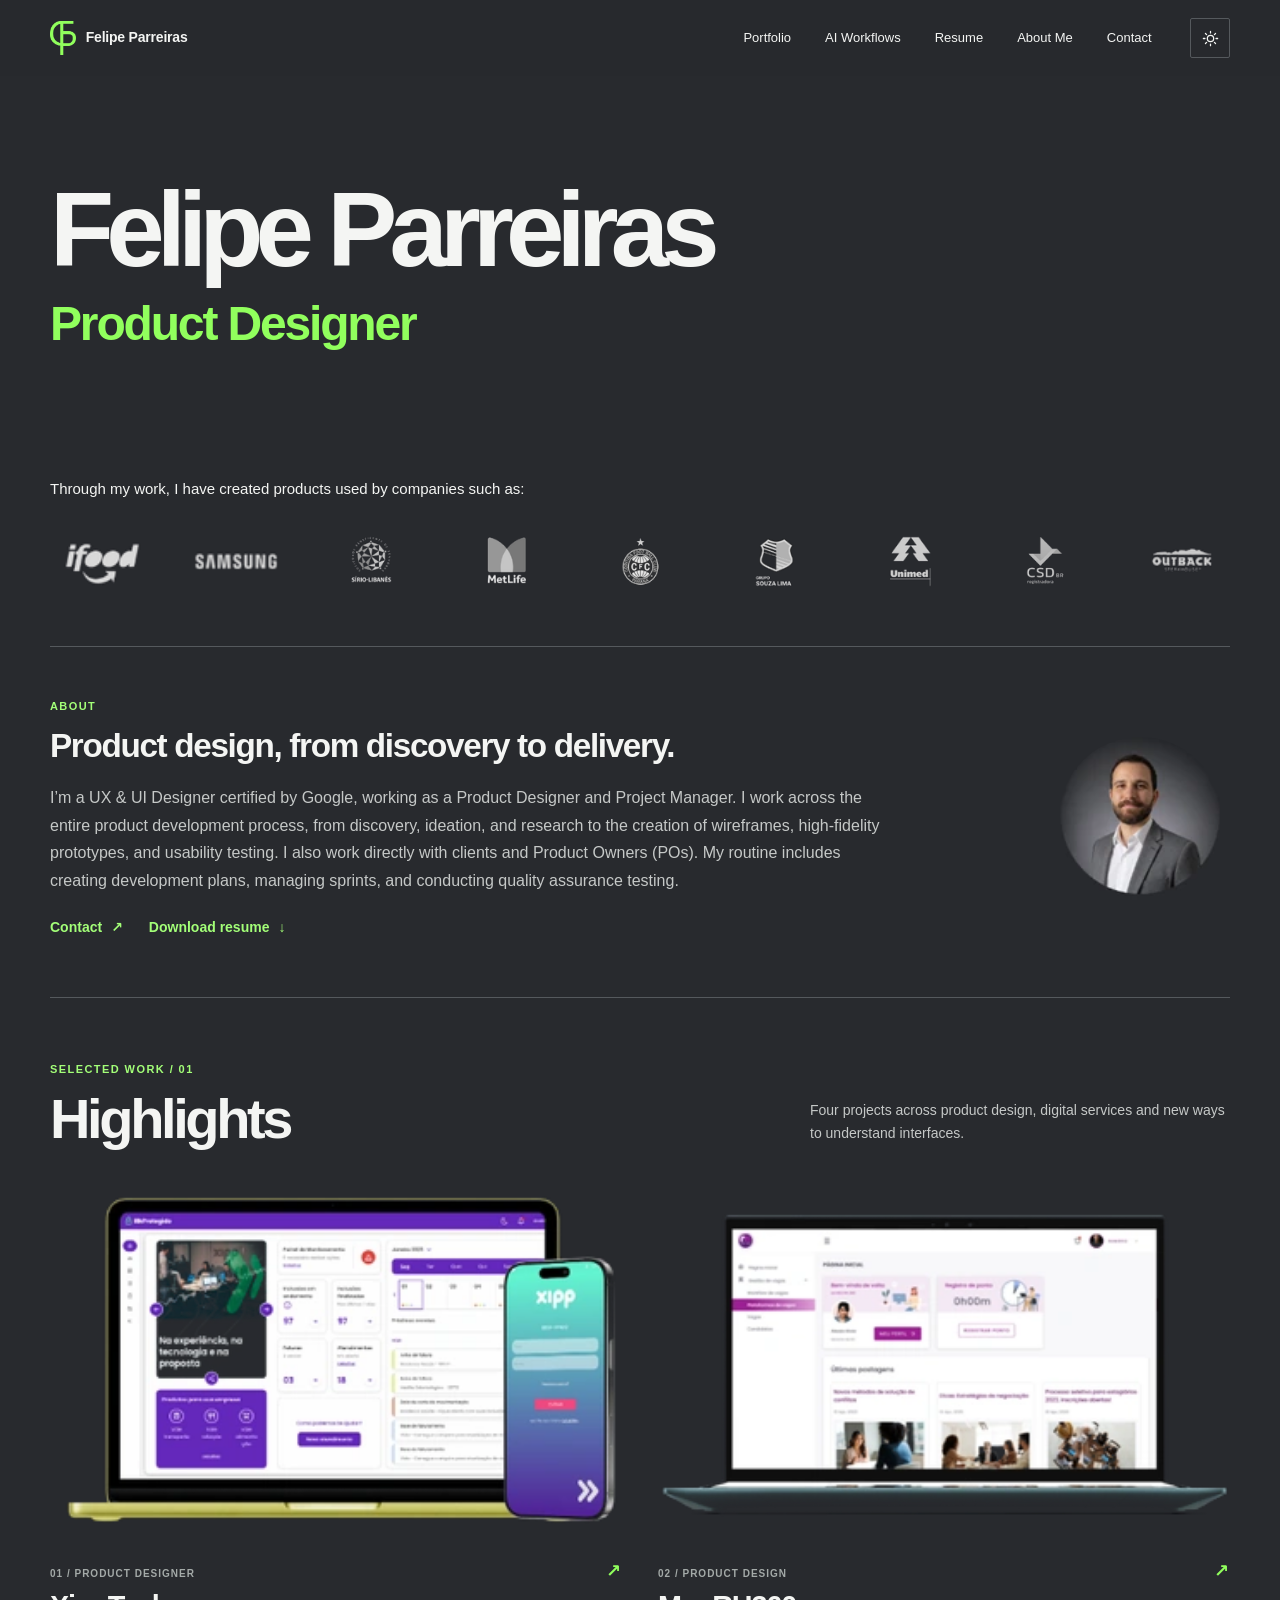
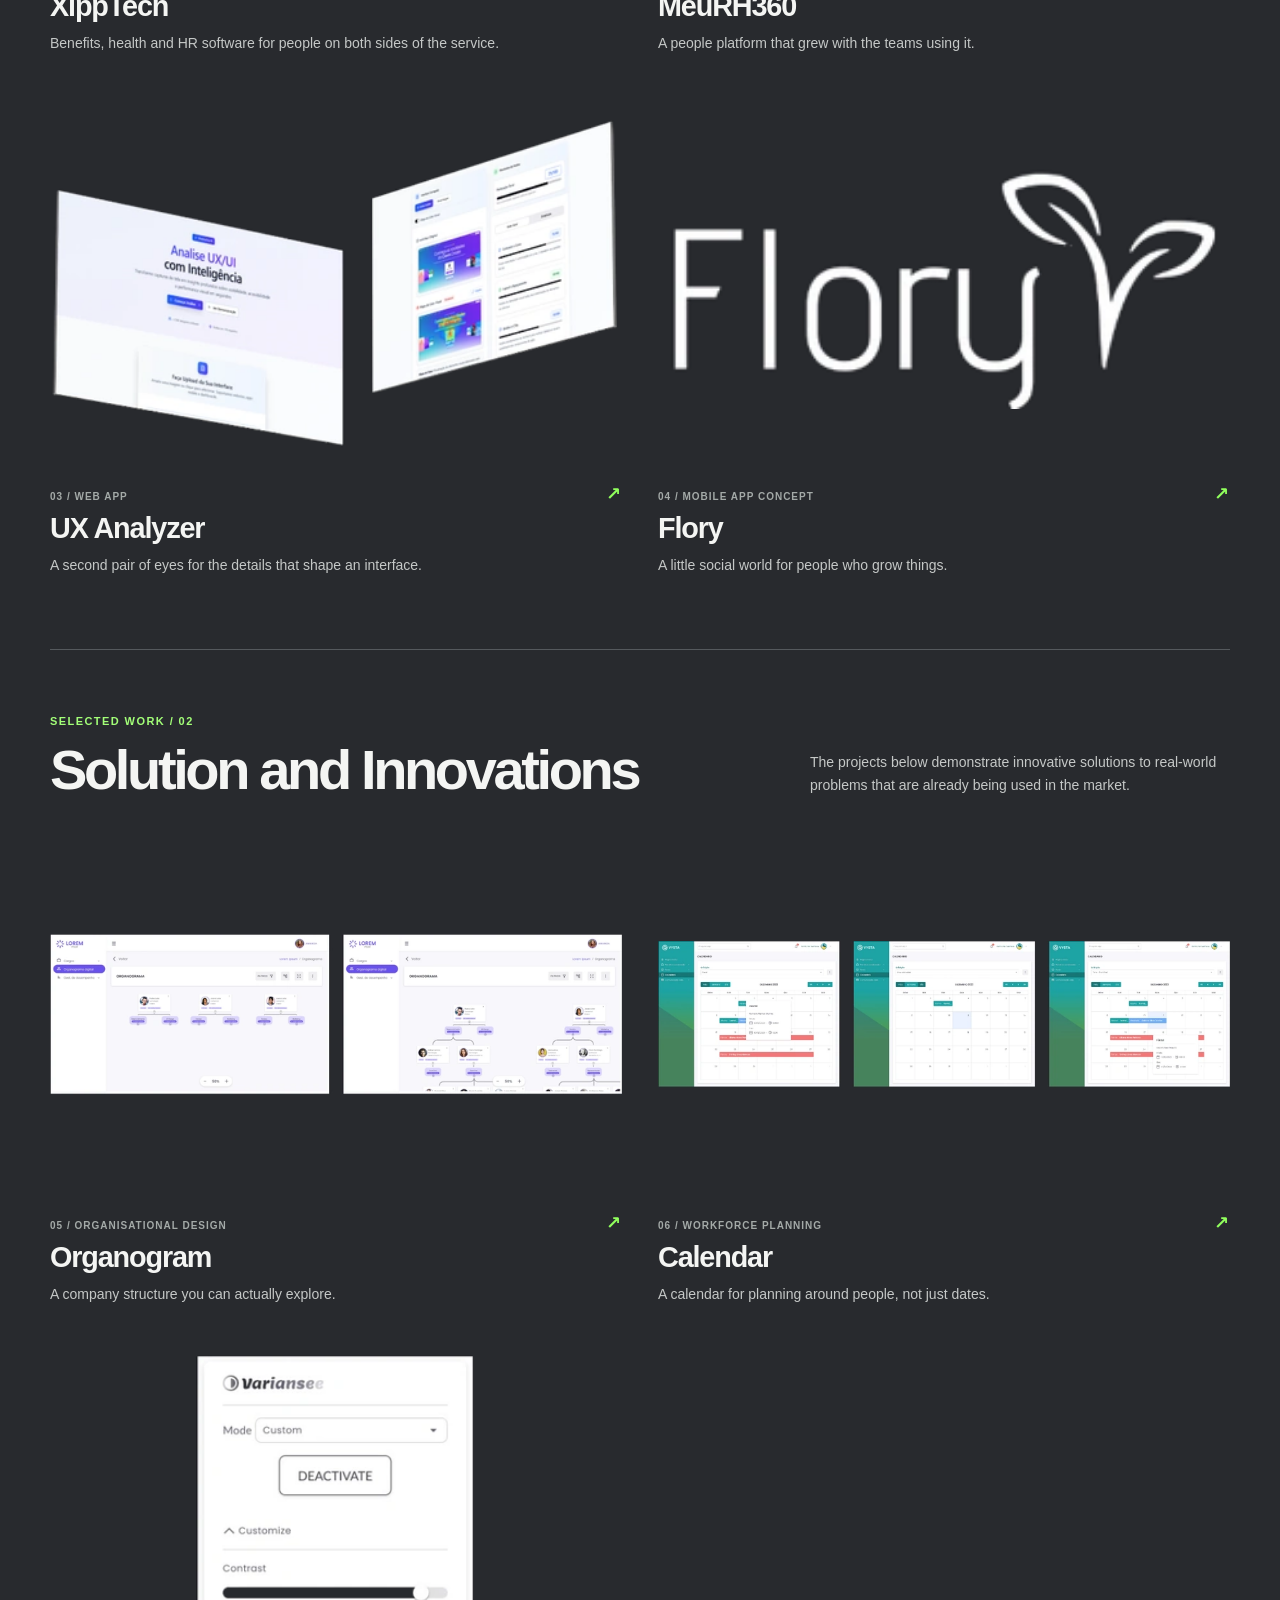
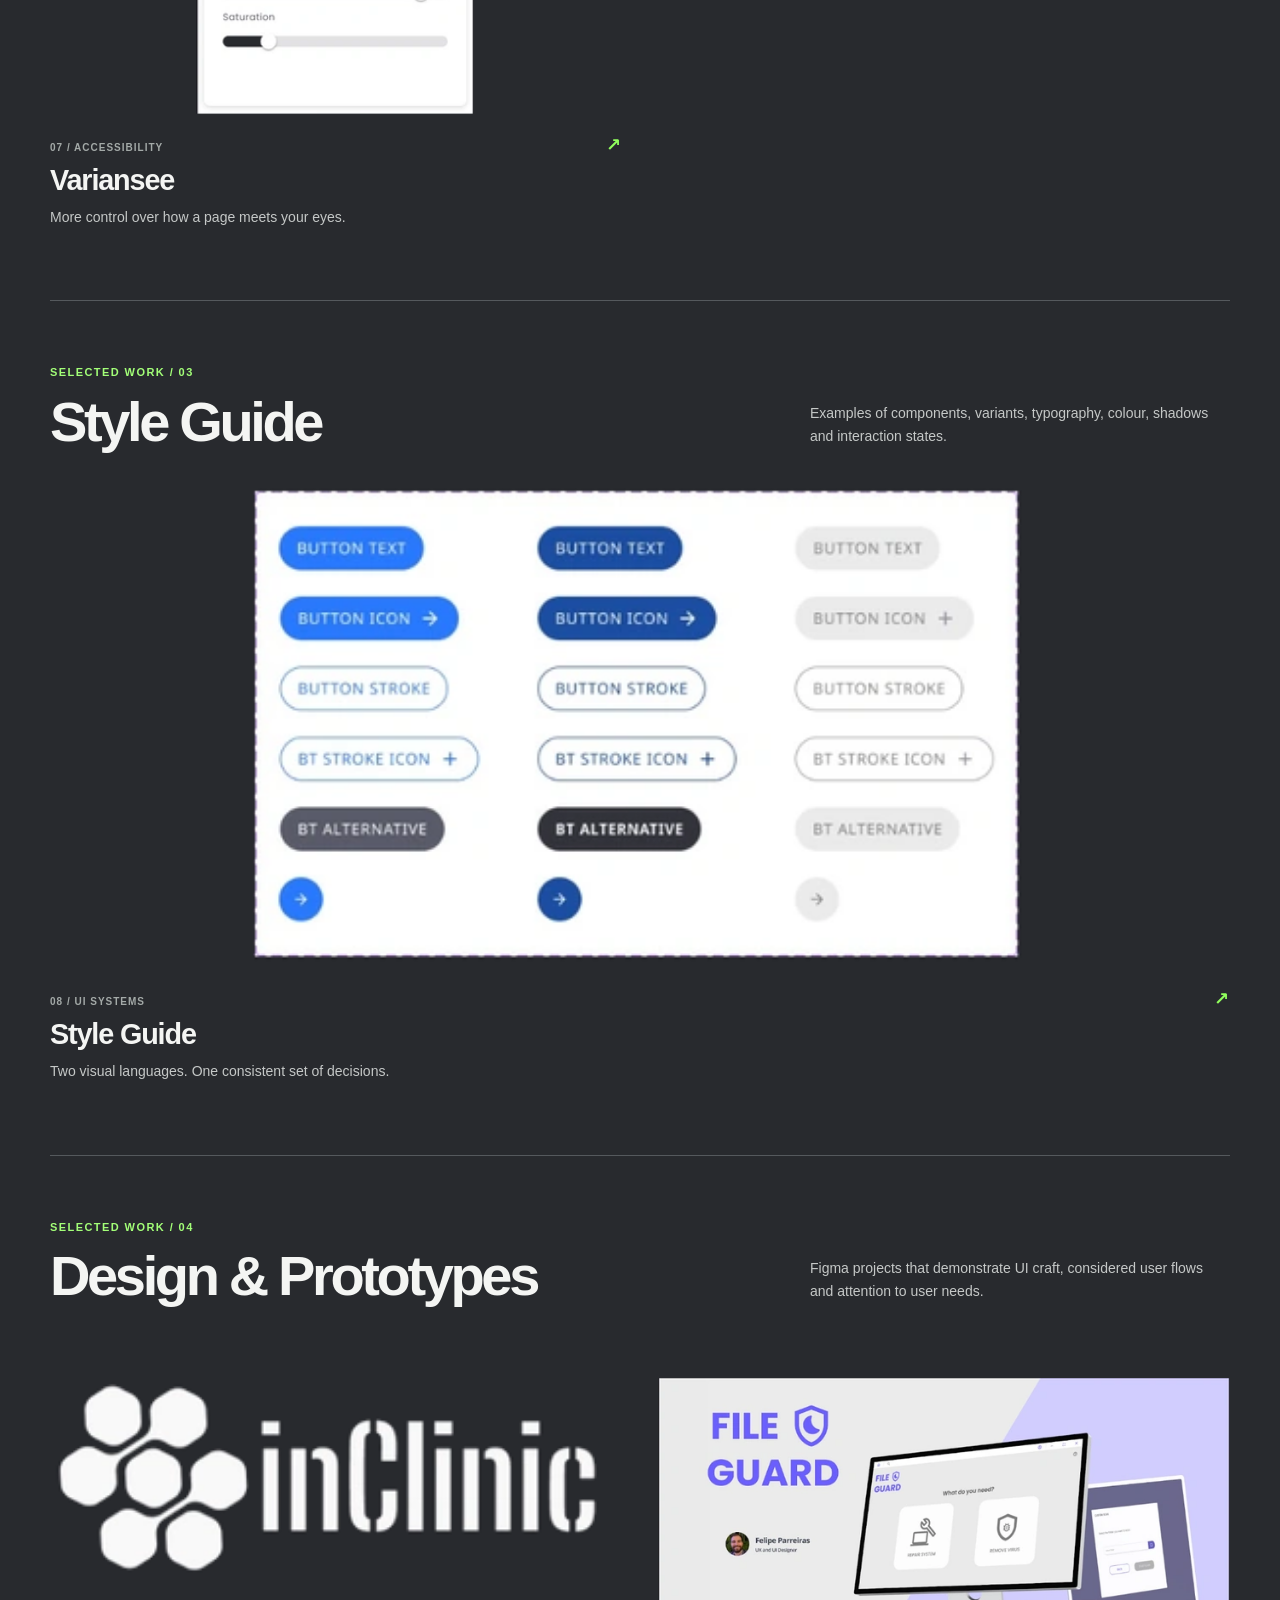
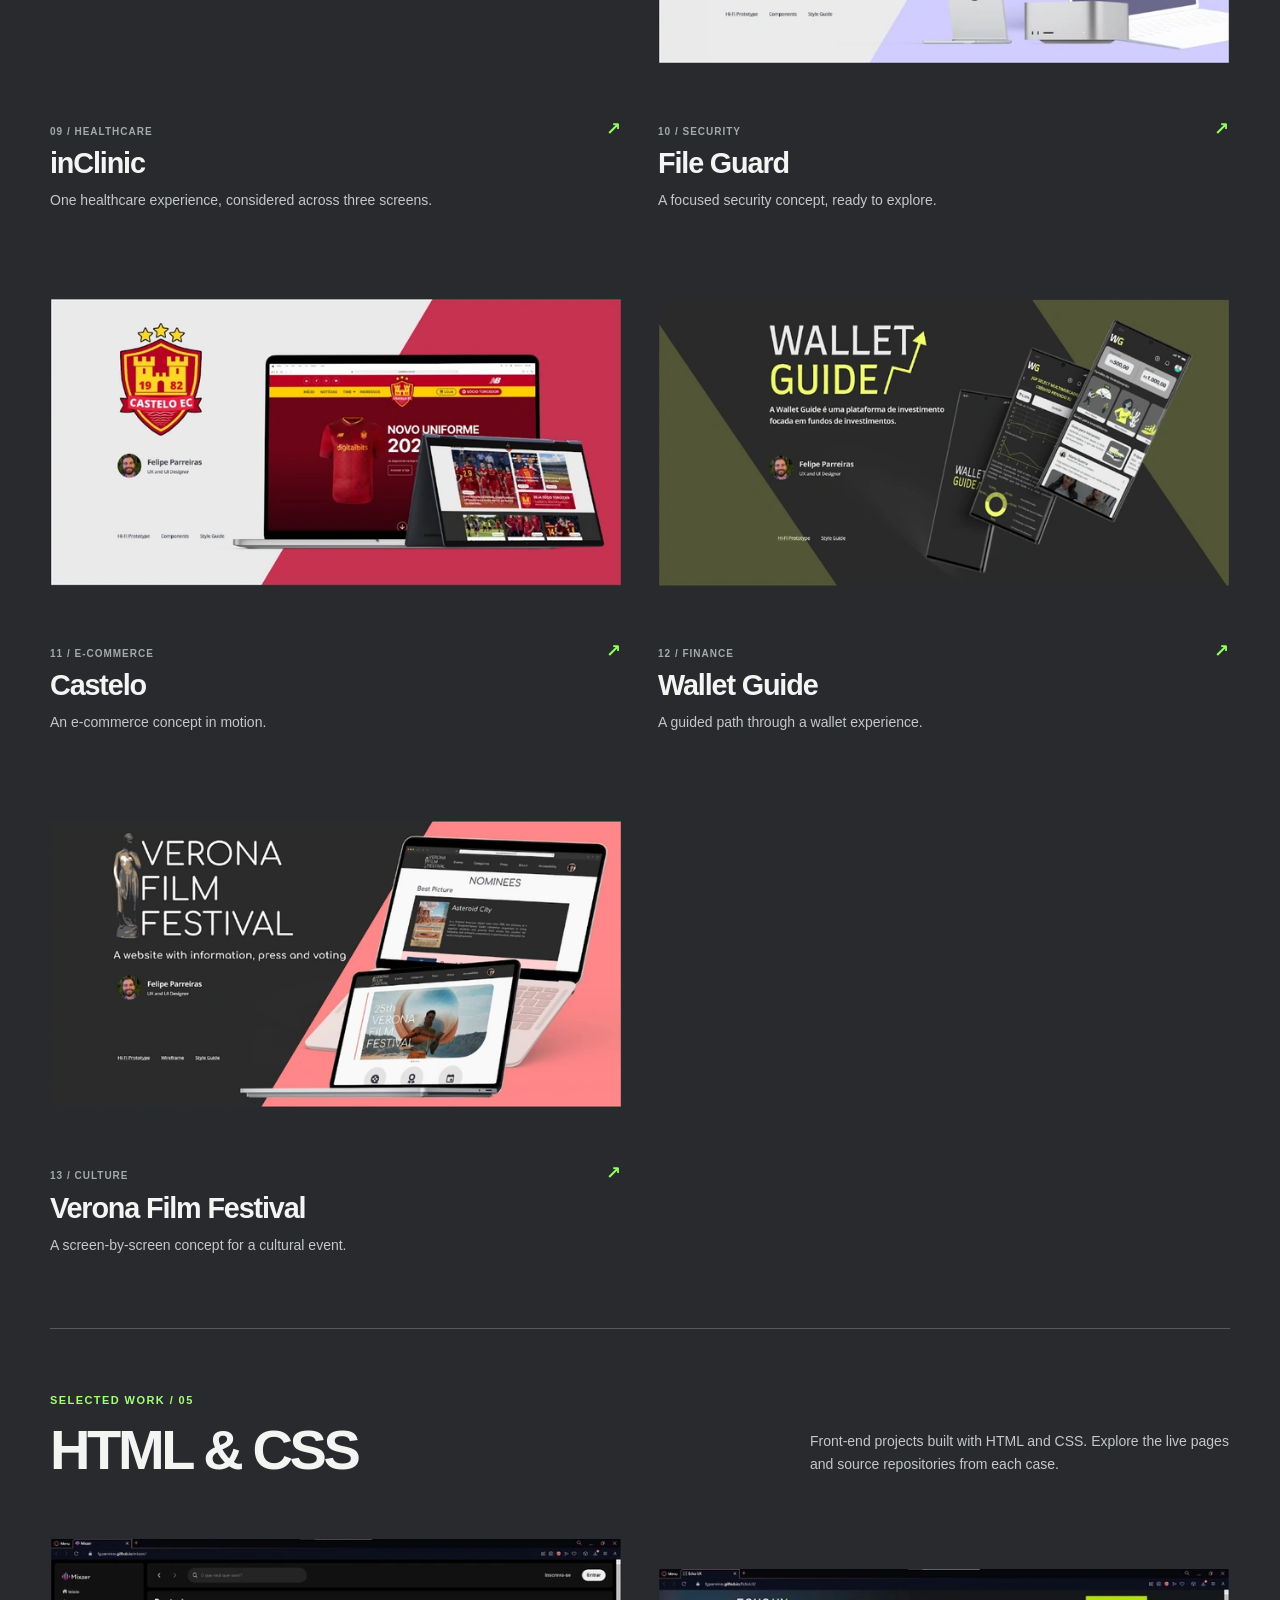
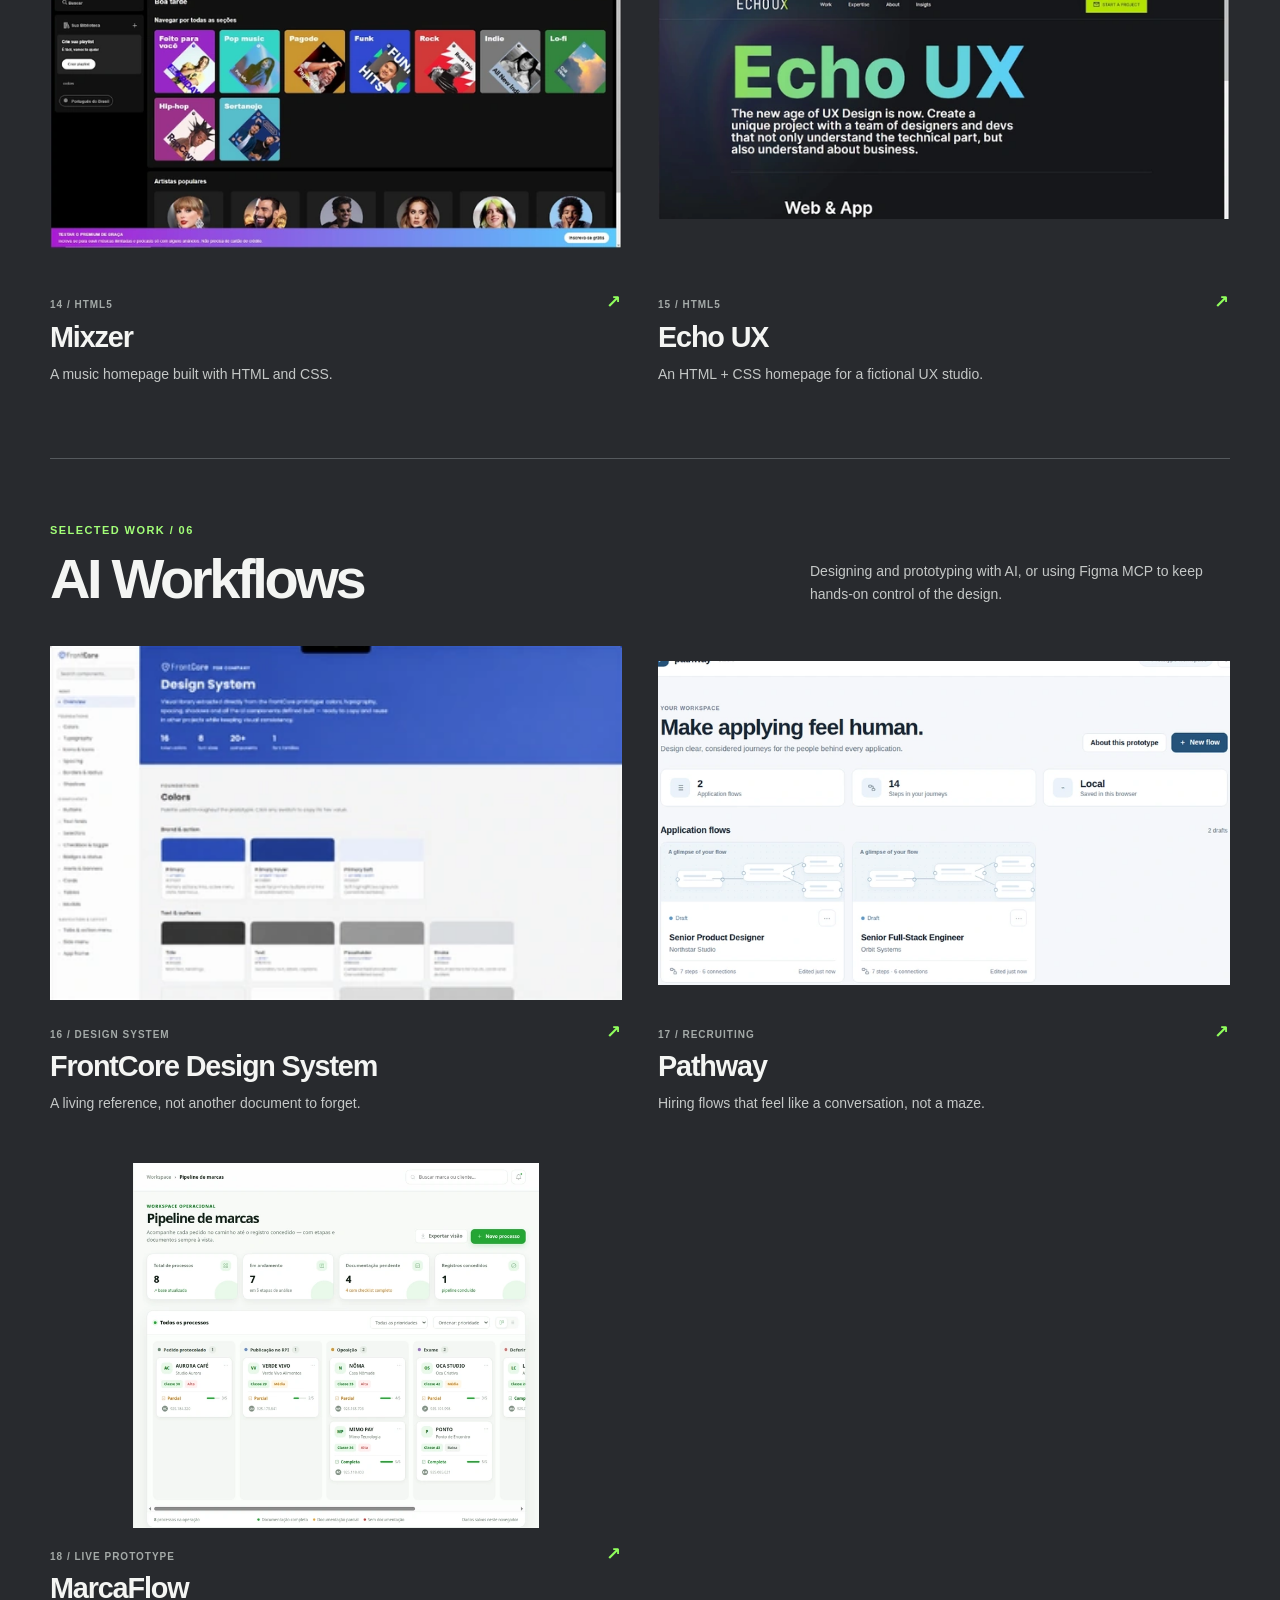
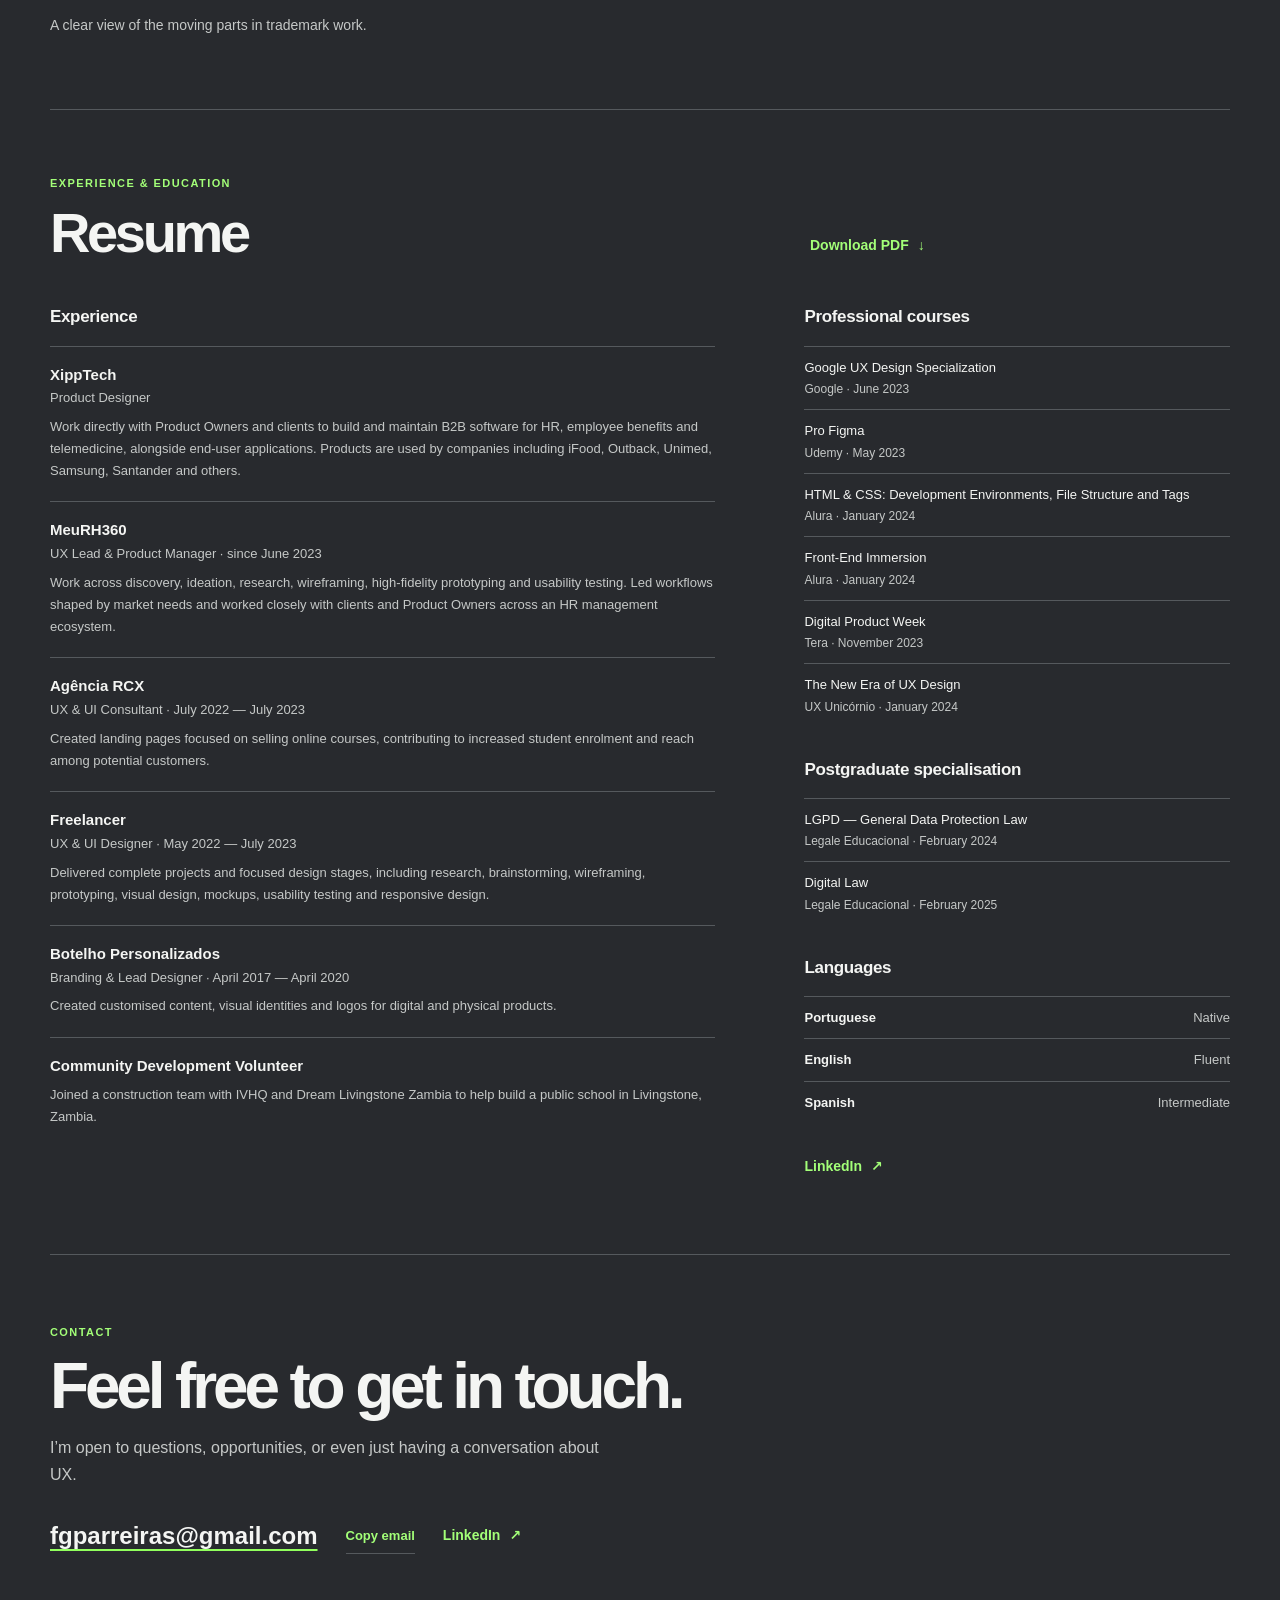
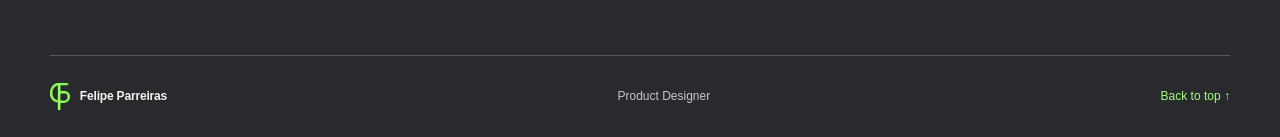
==== commit 27a67543: "feat: rebuild portfolio with full project case studies" ====
--- a/index.html
+++ b/index.html
@@ -1,207 +1,306 @@
 <!doctype html>
-<html lang="en">
+<html lang="en" data-theme="dark">
 <head>
   <meta charset="utf-8">
   <meta name="viewport" content="width=device-width, initial-scale=1">
-  <meta name="theme-color" content="#f1efe8">
-  <meta name="description" content="Felipe Parreiras is a product designer making complex digital products feel clear, useful and human.">
+  <meta name="color-scheme" content="dark light">
+  <meta name="theme-color" content="#282a2e">
+  <meta name="description" content="Felipe Parreiras — Product Designer. Selected work across product design, UX, UI, prototypes and front-end.">
+  <meta property="og:type" content="website">
   <meta property="og:title" content="Felipe Parreiras — Product Designer">
-  <meta property="og:description" content="Thoughtful product design, from the first question to the shipped detail.">
-  <meta property="og:type" content="website">
+  <meta property="og:description" content="Selected product design, UX, UI, prototype and front-end work by Felipe Parreiras.">
+  <meta property="og:image" content="assets/reference/crops/felipe-portrait.webp">
   <title>Felipe Parreiras — Product Designer</title>
   <link rel="icon" type="image/png" href="assets/reference/images/home-01.png">
-  <link rel="preconnect" href="https://fonts.googleapis.com">
-  <link rel="preconnect" href="https://fonts.gstatic.com" crossorigin>
-  <link href="https://fonts.googleapis.com/css2?family=DM+Mono:wght@400;500&family=DM+Sans:wght@400;500;600;700&family=Manrope:wght@400;500;600;700;800&display=swap" rel="stylesheet">
   <link rel="stylesheet" href="styles.css">
+  <script src="projects.js" defer></script>
   <script src="script.js" defer></script>
 </head>
-<body>
+<body id="top">
+  <div class="reading-progress" id="reading-progress" aria-hidden="true"></div>
   <a class="skip-link" href="#main">Skip to content</a>
-  <div class="reading-progress" aria-hidden="true"><span id="reading-progress-bar"></span></div>
-
-  <header class="topbar" id="top">
-    <a class="brand" href="#top" aria-label="Felipe Parreiras, home">
-      <span class="brand-mark"><img src="assets/reference/images/home-01.png" alt=""></span>
-      <span class="brand-name">Felipe Parreiras<span class="brand-dot">.</span><small>Product designer</small></span>
+
+  <header class="site-header">
+    <a class="brand" href="index.html" aria-label="Felipe Parreiras — home">
+      <img src="assets/reference/images/home-01.png" alt="" width="25" height="34">
+      <span>Felipe Parreiras</span>
     </a>
-    <nav class="primary-nav" id="primary-nav" aria-label="Main navigation">
-      <a href="#work">Work <span>01</span></a>
-      <a href="#approach">Approach <span>02</span></a>
-      <a href="#about">About <span>03</span></a>
-      <a href="#contact">Contact <span>04</span></a>
+    <button class="menu-toggle" id="menu-toggle" type="button" aria-controls="site-nav" aria-expanded="false">
+      <span class="menu-toggle__label">Menu</span><span class="menu-toggle__icon" aria-hidden="true"></span>
+    </button>
+    <nav class="site-nav" id="site-nav" aria-label="Main navigation">
+      <a href="#highlights">Portfolio</a>
+      <a href="#ai-workflows">AI Workflows</a>
+      <a href="#resume">Resume</a>
+      <a href="#about">About Me</a>
+      <a href="#contact">Contact</a>
     </nav>
-    <div class="header-actions">
-      <button class="theme-toggle" id="theme-toggle" type="button" aria-label="Switch to night theme" title="Switch theme">
-        <span class="theme-glyph" aria-hidden="true">◐</span><span class="theme-label">Night mode</span>
-      </button>
-      <button class="menu-toggle" id="menu-toggle" type="button" aria-expanded="false" aria-controls="primary-nav" aria-label="Open navigation"><span></span><span></span></button>
-    </div>
+    <button class="theme-toggle" id="theme-toggle" type="button" aria-label="Switch to light theme" title="Switch theme">
+      <svg class="theme-toggle__icon" viewBox="0 0 24 24" aria-hidden="true" focusable="false"><path d="M12 3v2m0 14v2M3 12h2m14 0h2M5.64 5.64l1.42 1.42m9.88 9.88 1.42 1.42m0-12.72-1.42 1.42m-9.88 9.88-1.42 1.42M12 8a4 4 0 1 0 0 8 4 4 0 0 0 0-8Z"/></svg>
+    </button>
   </header>
 
   <main id="main">
-    <section class="hero page-wrap" aria-labelledby="hero-title">
-      <div class="hero-topline mono"><span>INDEPENDENT BY NATURE</span><span>BELO HORIZONTE, BR · WORKING EVERYWHERE</span></div>
-      <div class="hero-layout">
-        <div class="hero-copy">
-          <p class="eyebrow"><span class="eyebrow-mark"></span> Product design · UX · Direction</p>
-          <h1 id="hero-title">Make the<br><span class="hero-highlight">hard part</span><br>feel simple<span class="hero-period">.</span></h1>
-          <p class="hero-intro">I turn tangled workflows into products people can move through with confidence — from the first useful question to the detail that makes everything click.</p>
-          <div class="hero-ctas">
-            <a class="button button-dark" href="#work">Explore selected work <span aria-hidden="true">↘</span></a>
-            <a class="text-link" href="assets/reference/resume/felipe-parreiras-resume.pdf" target="_blank" rel="noreferrer">Read my résumé <span aria-hidden="true">↗</span></a>
+    <section class="hero page-width" aria-labelledby="page-title">
+      <h1 id="page-title">Felipe Parreiras</h1>
+      <p class="hero-role">Product Designer</p>
+      <div class="proof" aria-labelledby="proof-caption">
+        <p id="proof-caption" class="proof-caption">Through my work, I have created products used by companies such as:</p>
+        <div class="client-logos" aria-label="Companies whose products are represented in my work">
+          <img class="client-logo" src="assets/reference/logos/ifood.png" alt="iFood" width="118" height="52" loading="lazy">
+          <img class="client-logo" src="assets/reference/logos/samsung.png" alt="Samsung" width="118" height="52" loading="lazy">
+          <img class="client-logo" src="assets/reference/logos/sirio-libanes.png" alt="Sírio-Libanês" width="118" height="52" loading="lazy">
+          <img class="client-logo" src="assets/reference/logos/metlife.png" alt="MetLife" width="118" height="52" loading="lazy">
+          <img class="client-logo" src="assets/reference/logos/chelsea-fc.png" alt="Chelsea FC" width="118" height="52" loading="lazy">
+          <img class="client-logo" src="assets/reference/logos/grupo-souza-lima.png" alt="Grupo Souza Lima" width="118" height="52" loading="lazy">
+          <img class="client-logo" src="assets/reference/logos/unimed.png" alt="Unimed" width="118" height="52" loading="lazy">
+          <img class="client-logo" src="assets/reference/logos/csd.png" alt="CSD" width="118" height="52" loading="lazy">
+          <img class="client-logo" src="assets/reference/logos/outback.png" alt="Outback" width="118" height="52" loading="lazy">
+        </div>
+      </div>
+    </section>
+
+    <section class="about-lead page-width section-rule" id="about" aria-labelledby="about-title">
+      <div class="about-copy">
+        <p class="eyebrow">About</p>
+        <h2 id="about-title">Product design, from discovery to delivery.</h2>
+        <p class="about-summary">I’m a UX &amp; UI Designer certified by Google, working as a Product Designer and Project Manager. I work across the entire product development process, from discovery, ideation, and research to the creation of wireframes, high-fidelity prototypes, and usability testing. I also work directly with clients and Product Owners (POs). My routine includes creating development plans, managing sprints, and conducting quality assurance testing.</p>
+        <div class="about-actions">
+          <a class="text-link" href="#contact">Contact <span aria-hidden="true">↗</span></a>
+          <a class="text-link" href="assets/reference/resume/felipe-parreiras-resume.pdf" download>Download resume <span aria-hidden="true">↓</span></a>
+        </div>
+      </div>
+      <figure class="about-portrait">
+        <img src="assets/reference/crops/felipe-portrait.webp" alt="Portrait of Felipe Parreiras" width="124" height="120" fetchpriority="high">
+      </figure>
+    </section>
+
+    <section class="work-section page-width" id="highlights" aria-labelledby="highlights-title">
+      <div class="section-heading">
+        <div><p class="eyebrow">Selected work / 01</p><h2 id="highlights-title">Highlights</h2></div>
+        <p class="section-description">Four projects across product design, digital services and new ways to understand interfaces.</p>
+      </div>
+      <div class="project-grid" id="grid-highlights">
+                <a class="project-card" href="project.html?id=xipptech" aria-label="Open the XippTech case study">
+          <div class="project-card__art"><img src="assets/reference/projects/xipptech-01.webp" alt="XippTech desktop and mobile product interfaces" loading="lazy" decoding="async"></div>
+          <div class="project-card__topline"><span>01 / Product designer</span><span class="project-card__arrow" aria-hidden="true">↗</span></div>
+          <h3>XippTech</h3>
+          <p class="project-card__subtitle">Benefits, health and HR software for people on both sides of the service.</p>
+        </a>
+        <a class="project-card" href="project.html?id=meurh360" aria-label="Open the MeuRH360 case study">
+          <div class="project-card__art"><img src="assets/reference/projects/meurh360-01.webp" alt="MeuRH360 human-resources platform shown on a laptop" loading="lazy" decoding="async"></div>
+          <div class="project-card__topline"><span>02 / Product design</span><span class="project-card__arrow" aria-hidden="true">↗</span></div>
+          <h3>MeuRH360</h3>
+          <p class="project-card__subtitle">A people platform that grew with the teams using it.</p>
+        </a>
+        <a class="project-card" href="project.html?id=ux-analyzer" aria-label="Open the UX Analyzer case study">
+          <div class="project-card__art"><img src="assets/reference/projects/ux-analyzer-01.webp" alt="UX Analyzer landing page and analysis dashboard" loading="lazy" decoding="async"></div>
+          <div class="project-card__topline"><span>03 / Web app</span><span class="project-card__arrow" aria-hidden="true">↗</span></div>
+          <h3>UX Analyzer</h3>
+          <p class="project-card__subtitle">A second pair of eyes for the details that shape an interface.</p>
+        </a>
+        <a class="project-card" href="project.html?id=flory" aria-label="Open the Flory case study">
+          <div class="project-card__art"><img src="assets/reference/projects/flory-wordmark.webp" alt="Flory project wordmark" loading="lazy" decoding="async"></div>
+          <div class="project-card__topline"><span>04 / Mobile app concept</span><span class="project-card__arrow" aria-hidden="true">↗</span></div>
+          <h3>Flory</h3>
+          <p class="project-card__subtitle">A little social world for people who grow things.</p>
+        </a>
+      </div>
+    </section>
+
+    <section class="work-section page-width" id="solutions" aria-labelledby="solutions-title">
+      <div class="section-heading">
+        <div><p class="eyebrow">Selected work / 02</p><h2 id="solutions-title">Solution and Innovations</h2></div>
+        <p class="section-description">The projects below demonstrate innovative solutions to real-world problems that are already being used in the market.</p>
+      </div>
+      <div class="project-grid" id="grid-solutions">
+                <a class="project-card" href="project.html?id=organogram" aria-label="Open the Organogram case study">
+          <div class="project-card__art"><img src="assets/reference/projects/organogram-overview.webp" alt="Expandable organizational chart and team structure" loading="lazy" decoding="async"></div>
+          <div class="project-card__topline"><span>05 / Organisational design</span><span class="project-card__arrow" aria-hidden="true">↗</span></div>
+          <h3>Organogram</h3>
+          <p class="project-card__subtitle">A company structure you can actually explore.</p>
+        </a>
+        <a class="project-card" href="project.html?id=calendar" aria-label="Open the Calendar case study">
+          <div class="project-card__art"><img src="assets/reference/projects/calendar-overview.webp" alt="Calendar project showing three absence calendar states" loading="lazy" decoding="async"></div>
+          <div class="project-card__topline"><span>06 / Workforce planning</span><span class="project-card__arrow" aria-hidden="true">↗</span></div>
+          <h3>Calendar</h3>
+          <p class="project-card__subtitle">A calendar for planning around people, not just dates.</p>
+        </a>
+        <a class="project-card" href="project.html?id=variansee" aria-label="Open the Variansee case study">
+          <div class="project-card__art"><img src="assets/reference/projects/variansee-01.webp" alt="Variansee contrast and saturation settings" loading="lazy" decoding="async"></div>
+          <div class="project-card__topline"><span>07 / Accessibility</span><span class="project-card__arrow" aria-hidden="true">↗</span></div>
+          <h3>Variansee</h3>
+          <p class="project-card__subtitle">More control over how a page meets your eyes.</p>
+        </a>
+      </div>
+    </section>
+
+    <section class="work-section page-width" id="style-guide" aria-labelledby="style-guide-title">
+      <div class="section-heading">
+        <div><p class="eyebrow">Selected work / 03</p><h2 id="style-guide-title">Style Guide</h2></div>
+        <p class="section-description">Examples of components, variants, typography, colour, shadows and interaction states.</p>
+      </div>
+      <div class="project-grid project-grid--single" id="grid-style-guide">
+                <a class="project-card project-card--feature" href="project.html?id=style-guide" aria-label="Open the Style Guide case study">
+          <div class="project-card__art"><img src="assets/reference/projects/style-guide-components.webp" alt="Style Guide button variants and interactive states" loading="lazy" decoding="async"></div>
+          <div class="project-card__topline"><span>08 / UI systems</span><span class="project-card__arrow" aria-hidden="true">↗</span></div>
+          <h3>Style Guide</h3>
+          <p class="project-card__subtitle">Two visual languages. One consistent set of decisions.</p>
+        </a>
+      </div>
+    </section>
+
+    <section class="work-section page-width" id="design-prototypes" aria-labelledby="prototypes-title">
+      <div class="section-heading">
+        <div><p class="eyebrow">Selected work / 04</p><h2 id="prototypes-title">Design &amp; Prototypes</h2></div>
+        <p class="section-description">Figma projects that demonstrate UI craft, considered user flows and attention to user needs.</p>
+      </div>
+      <div class="project-grid" id="grid-design-prototypes">
+                <a class="project-card" href="project.html?id=inclinic" aria-label="Open the inClinic case study">
+          <div class="project-card__art"><img src="assets/reference/projects/inclinic-01.webp" alt="inClinic project identity" loading="lazy" decoding="async"></div>
+          <div class="project-card__topline"><span>09 / Healthcare</span><span class="project-card__arrow" aria-hidden="true">↗</span></div>
+          <h3>inClinic</h3>
+          <p class="project-card__subtitle">One healthcare experience, considered across three screens.</p>
+        </a>
+        <a class="project-card" href="project.html?id=file-guard" aria-label="Open the File Guard case study">
+          <div class="project-card__art"><img src="assets/reference/projects/file-guard-01.webp" alt="File Guard responsive product concept" loading="lazy" decoding="async"></div>
+          <div class="project-card__topline"><span>10 / Security</span><span class="project-card__arrow" aria-hidden="true">↗</span></div>
+          <h3>File Guard</h3>
+          <p class="project-card__subtitle">A focused security concept, ready to explore.</p>
+        </a>
+        <a class="project-card" href="project.html?id=castelo" aria-label="Open the Castelo case study">
+          <div class="project-card__art"><img src="assets/reference/projects/castelo-01.webp" alt="Castelo football-club e-commerce concept" loading="lazy" decoding="async"></div>
+          <div class="project-card__topline"><span>11 / E-commerce</span><span class="project-card__arrow" aria-hidden="true">↗</span></div>
+          <h3>Castelo</h3>
+          <p class="project-card__subtitle">An e-commerce concept in motion.</p>
+        </a>
+        <a class="project-card" href="project.html?id=wallet-guide" aria-label="Open the Wallet Guide case study">
+          <div class="project-card__art"><img src="assets/reference/projects/wallet-guide-01.webp" alt="Wallet Guide investment-app concept" loading="lazy" decoding="async"></div>
+          <div class="project-card__topline"><span>12 / Finance</span><span class="project-card__arrow" aria-hidden="true">↗</span></div>
+          <h3>Wallet Guide</h3>
+          <p class="project-card__subtitle">A guided path through a wallet experience.</p>
+        </a>
+        <a class="project-card" href="project.html?id=verona" aria-label="Open the Verona Film Festival case study">
+          <div class="project-card__art"><img src="assets/reference/projects/verona-01.webp" alt="Verona Film Festival responsive web experience" loading="lazy" decoding="async"></div>
+          <div class="project-card__topline"><span>13 / Culture</span><span class="project-card__arrow" aria-hidden="true">↗</span></div>
+          <h3>Verona Film Festival</h3>
+          <p class="project-card__subtitle">A screen-by-screen concept for a cultural event.</p>
+        </a>
+      </div>
+    </section>
+
+    <section class="work-section page-width" id="html-css" aria-labelledby="html-css-title">
+      <div class="section-heading">
+        <div><p class="eyebrow">Selected work / 05</p><h2 id="html-css-title">HTML &amp; CSS</h2></div>
+        <p class="section-description">Front-end projects built with HTML and CSS. Explore the live pages and source repositories from each case.</p>
+      </div>
+      <div class="project-grid" id="grid-html-css">
+                <a class="project-card" href="project.html?id=mixzer" aria-label="Open the Mixzer case study">
+          <div class="project-card__art"><img src="assets/reference/projects/mixzer-01.webp" alt="Mixzer music homepage built with HTML and CSS" loading="lazy" decoding="async"></div>
+          <div class="project-card__topline"><span>14 / HTML5</span><span class="project-card__arrow" aria-hidden="true">↗</span></div>
+          <h3>Mixzer</h3>
+          <p class="project-card__subtitle">A music homepage built with HTML and CSS.</p>
+        </a>
+        <a class="project-card" href="project.html?id=echoux" aria-label="Open the Echo UX case study">
+          <div class="project-card__art"><img src="assets/reference/projects/echoux-01.webp" alt="Echo UX website concept built with HTML and CSS" loading="lazy" decoding="async"></div>
+          <div class="project-card__topline"><span>15 / HTML5</span><span class="project-card__arrow" aria-hidden="true">↗</span></div>
+          <h3>Echo UX</h3>
+          <p class="project-card__subtitle">An HTML + CSS homepage for a fictional UX studio.</p>
+        </a>
+      </div>
+    </section>
+
+    <section class="work-section page-width" id="ai-workflows" aria-labelledby="ai-workflows-title">
+      <div class="section-heading">
+        <div><p class="eyebrow">Selected work / 06</p><h2 id="ai-workflows-title">AI Workflows</h2></div>
+        <p class="section-description">Designing and prototyping with AI, or using Figma MCP to keep hands-on control of the design.</p>
+      </div>
+      <div class="project-grid" id="grid-ai-workflows">
+                <a class="project-card" href="project.html?id=design-system" aria-label="Open the FrontCore Design System case study">
+          <div class="project-card__art"><img src="assets/reference/projects/design-system-01.webp" alt="FrontCore Design System interface, cropped to the product screen" loading="lazy" decoding="async"></div>
+          <div class="project-card__topline"><span>16 / Design system</span><span class="project-card__arrow" aria-hidden="true">↗</span></div>
+          <h3>FrontCore Design System</h3>
+          <p class="project-card__subtitle">A living reference, not another document to forget.</p>
+        </a>
+        <a class="project-card" href="project.html?id=pathway" aria-label="Open the Pathway case study">
+          <div class="project-card__art"><img src="assets/reference/projects/pathway-01.webp" alt="Pathway prototype workspace with two application flows" loading="lazy" decoding="async"></div>
+          <div class="project-card__topline"><span>17 / Recruiting</span><span class="project-card__arrow" aria-hidden="true">↗</span></div>
+          <h3>Pathway</h3>
+          <p class="project-card__subtitle">Hiring flows that feel like a conversation, not a maze.</p>
+        </a>
+        <a class="project-card" href="project.html?id=marcaflow" aria-label="Open the MarcaFlow case study">
+          <div class="project-card__art"><img src="assets/reference/projects/marcaflow-01.webp" alt="MarcaFlow trademark workflow pipeline dashboard" loading="lazy" decoding="async"></div>
+          <div class="project-card__topline"><span>18 / Live prototype</span><span class="project-card__arrow" aria-hidden="true">↗</span></div>
+          <h3>MarcaFlow</h3>
+          <p class="project-card__subtitle">A clear view of the moving parts in trademark work.</p>
+        </a>
+      </div>
+    </section>
+
+    <section class="resume-section page-width section-rule" id="resume" aria-labelledby="resume-title">
+      <div class="section-heading resume-heading">
+        <div><p class="eyebrow">Experience &amp; education</p><h2 id="resume-title">Resume</h2></div>
+        <a class="text-link" href="assets/reference/resume/felipe-parreiras-resume.pdf" download>Download PDF <span aria-hidden="true">↓</span></a>
+      </div>
+      <div class="resume-grid">
+        <div class="resume-column">
+          <h3>Experience</h3>
+          <dl class="experience-list">
+            <div class="experience-item"><dt>XippTech <span>Product Designer</span></dt><dd>Work directly with Product Owners and clients to build and maintain B2B software for HR, employee benefits and telemedicine, alongside end-user applications. Products are used by companies including iFood, Outback, Unimed, Samsung, Santander and others.</dd></div>
+            <div class="experience-item"><dt>MeuRH360 <span>UX Lead &amp; Product Manager · since June 2023</span></dt><dd>Work across discovery, ideation, research, wireframing, high-fidelity prototyping and usability testing. Led workflows shaped by market needs and worked closely with clients and Product Owners across an HR management ecosystem.</dd></div>
+            <div class="experience-item"><dt>Agência RCX <span>UX &amp; UI Consultant · July 2022 — July 2023</span></dt><dd>Created landing pages focused on selling online courses, contributing to increased student enrolment and reach among potential customers.</dd></div>
+            <div class="experience-item"><dt>Freelancer <span>UX &amp; UI Designer · May 2022 — July 2023</span></dt><dd>Delivered complete projects and focused design stages, including research, brainstorming, wireframing, prototyping, visual design, mockups, usability testing and responsive design.</dd></div>
+            <div class="experience-item"><dt>Botelho Personalizados <span>Branding &amp; Lead Designer · April 2017 — April 2020</span></dt><dd>Created customised content, visual identities and logos for digital and physical products.</dd></div>
+            <div class="experience-item"><dt>Community Development Volunteer</dt><dd>Joined a construction team with IVHQ and Dream Livingstone Zambia to help build a public school in Livingstone, Zambia.</dd></div>
+          </dl>
+        </div>
+        <div class="resume-column resume-column--details">
+          <div>
+            <h3>Professional courses</h3>
+            <ul class="plain-list">
+              <li>Google UX Design Specialization <span>Google · June 2023</span></li>
+              <li>Pro Figma <span>Udemy · May 2023</span></li>
+              <li>HTML &amp; CSS: Development Environments, File Structure and Tags <span>Alura · January 2024</span></li>
+              <li>Front-End Immersion <span>Alura · January 2024</span></li>
+              <li>Digital Product Week <span>Tera · November 2023</span></li>
+              <li>The New Era of UX Design <span>UX Unicórnio · January 2024</span></li>
+            </ul>
           </div>
+          <div>
+            <h3>Postgraduate specialisation</h3>
+            <ul class="plain-list">
+              <li>LGPD — General Data Protection Law <span>Legale Educacional · February 2024</span></li>
+              <li>Digital Law <span>Legale Educacional · February 2025</span></li>
+            </ul>
+          </div>
+          <div>
+            <h3>Languages</h3>
+            <ul class="language-list"><li><span>Portuguese</span>Native</li><li><span>English</span>Fluent</li><li><span>Spanish</span>Intermediate</li></ul>
+          </div>
+          <a class="text-link" href="https://www.linkedin.com/in/felipe-parreiras-ux/" target="_blank" rel="noopener noreferrer">LinkedIn <span aria-hidden="true">↗</span></a>
         </div>
-        <aside class="hero-aside" aria-label="A note from Felipe">
-          <div class="portrait-stack">
-            <div class="portrait-ring"><img src="assets/reference/crops/felipe-portrait.webp" alt="Felipe Parreiras"></div>
-            <span class="portrait-index mono">FP / 01</span>
-            <svg class="orbit-line" viewBox="0 0 260 210" fill="none" aria-hidden="true"><path d="M4 155C35 42 104 11 165 34c55 21 104 77 77 125-26 48-102 44-144 5C62 132 73 73 114 61c46-13 90 24 81 61-8 34-58 51-86 26" stroke="currentColor" stroke-width="1.2" stroke-dasharray="2 6"/></svg>
-          </div>
-          <p class="aside-note"><span class="tiny-star" aria-hidden="true">✳</span> Curious by default.<br>Particular about the details.</p>
-          <div class="availability"><span></span> Open to good conversations</div>
-        </aside>
-      </div>
-      <div class="hero-foot mono"><span>SCROLL A LITTLE</span><span class="down-tick" aria-hidden="true">↓</span><span>GOOD WORK STARTS WITH BETTER QUESTIONS</span></div>
-    </section>
-
-    <div class="ticker" aria-label="Product design, research, systems, prototyping, delivery">
-      <div class="ticker-track"><span>PRODUCT THINKING <i>✳</i> RESEARCH <i>✳</i> INTERACTION <i>✳</i> SYSTEMS <i>✳</i> DELIVERY <i>✳</i> PRODUCT THINKING <i>✳</i> RESEARCH <i>✳</i> INTERACTION <i>✳</i> SYSTEMS <i>✳</i> DELIVERY <i>✳</i>&nbsp;</span><span aria-hidden="true">PRODUCT THINKING <i>✳</i> RESEARCH <i>✳</i> INTERACTION <i>✳</i> SYSTEMS <i>✳</i> DELIVERY <i>✳</i> PRODUCT THINKING <i>✳</i> RESEARCH <i>✳</i> INTERACTION <i>✳</i> SYSTEMS <i>✳</i> DELIVERY <i>✳</i>&nbsp;</span></div>
-    </div>
-
-    <section class="work-section page-wrap section-space" id="work" aria-labelledby="work-title">
-      <div class="section-heading">
-        <p class="section-index mono">01 / SELECTED WORK</p>
-        <div class="section-heading-row"><h2 id="work-title">A few things<br>I helped move forward<span class="hero-period">.</span></h2><p class="section-intro">Products, platforms and prototypes shaped with real people, messy constraints and a bias toward making the next step clearer.</p></div>
-      </div>
-      <div class="filter-bar" role="group" aria-label="Filter projects">
-        <span class="mono filter-caption">SORT THE WORK</span>
-        <div class="filter-options">
-          <button class="filter-button is-active" type="button" data-filter="all" aria-pressed="true">Everything <span>18</span></button>
-          <button class="filter-button" type="button" data-filter="product" aria-pressed="false">Products <span>5</span></button>
-          <button class="filter-button" type="button" data-filter="systems" aria-pressed="false">Systems <span>5</span></button>
-          <button class="filter-button" type="button" data-filter="prototypes" aria-pressed="false">Prototypes & code <span>8</span></button>
-        </div>
-        <span class="mono filter-hint">PICK A THREAD ↗</span>
-      </div>
-
-      <div class="work-grid" id="work-grid">
-        <button class="work-card card-feature card-meurh" type="button" data-project="meurh360" data-category="product" aria-label="Open MeuRH360 case study">
-          <span class="card-topline mono"><span>01 — PEOPLE, AT WORK</span><span>PRODUCT / 2023—26</span></span>
-          <span class="card-art art-meurh"><img src="assets/reference/images/meurh360-10.png" alt="MeuRH360 time-tracking interface displayed on a tablet" loading="lazy"><span class="art-caption mono">A PLATFORM THAT FITS THE WAY PEOPLE WORK</span></span>
-          <span class="card-bottom"><span><strong>MeuRH360</strong><small>From a growing HR suite to a system people can rely on.</small></span><span class="card-arrow" aria-hidden="true">↗</span></span>
-        </button>
-
-        <button class="work-card card-feature card-xipp" type="button" data-project="xipptech" data-category="product" aria-label="Open XippTech case study">
-          <span class="card-topline mono"><span>02 — BENEFITS, WITHOUT THE FRICTION</span><span>PRODUCT / 2026—NOW</span></span>
-          <span class="card-art art-xipp"><img src="assets/reference/crops/xipptech-devices.webp" alt="XippTech desktop benefits platform and mobile app" loading="lazy"><span class="xipp-orbit mono">B2B / B2C<br>ONE ECOSYSTEM</span></span>
-          <span class="card-bottom"><span><strong>XippTech</strong><small>Useful software for benefits, health and the people behind them.</small></span><span class="card-arrow" aria-hidden="true">↗</span></span>
-        </button>
-
-        <button class="work-card card-ux" type="button" data-project="ux-analyzer" data-category="product" aria-label="Open UX Analyzer case study">
-          <span class="card-topline mono"><span>03 — A SECOND PAIR OF EYES</span><span>PRODUCT / FIGMA MAKE</span></span>
-          <span class="card-art art-audit" aria-hidden="true"><span class="audit-window"><span class="audit-head mono">SCREEN / 01 <b>●</b></span><span class="audit-canvas"><i></i><i></i><i></i><i></i><span class="audit-focus">FOCUS</span></span><span class="audit-score"><b>86</b><small>CLARITY SCORE</small><span class="score-line"><i></i></span></span></span><span class="audit-mark mono">HIERARCHY<br>→ IN CONTEXT</span></span>
-          <span class="card-bottom"><span><strong>UX Analyzer</strong><small>Making invisible interface patterns easier to talk about.</small></span><span class="card-arrow" aria-hidden="true">↗</span></span>
-        </button>
-
-        <button class="work-card card-flory" type="button" data-project="flory" data-category="prototypes" aria-label="Open Flory case study">
-          <span class="card-topline mono"><span>04 — GROW SOMETHING TOGETHER</span><span>CONCEPT / MOBILE</span></span>
-          <span class="card-art art-flory" aria-hidden="true"><span class="flory-card"><span class="flory-sun"></span><span class="leaf leaf-a"></span><span class="leaf leaf-b"></span><span class="leaf leaf-c"></span><span class="flory-label mono">GROW / SHARE / SWAP</span></span><span class="flory-note mono">A SMALL SOCIAL<br>WORLD IN BLOOM</span></span>
-          <span class="card-bottom"><span><strong>Flory</strong><small>A plant marketplace with a community growing around it.</small></span><span class="card-arrow" aria-hidden="true">↗</span></span>
-        </button>
-
-        <button class="work-card card-system" type="button" data-project="design-system" data-category="systems" aria-label="Open Design System case study">
-          <span class="card-topline mono"><span>05 — MAKE GOOD PATTERNS REPEATABLE</span><span>SYSTEM / CODE</span></span>
-          <span class="card-art art-system"><img src="assets/reference/crops/frontcore-design-system.webp" alt="FrontCore interactive design system shown on a laptop" loading="lazy"><span class="system-tag mono">TOKENS<br>COMPONENTS<br>DOCUMENTATION</span></span>
-          <span class="card-bottom"><span><strong>FrontCore Design System</strong><small>A live source of truth teams can actually use.</small></span><span class="card-arrow" aria-hidden="true">↗</span></span>
-        </button>
-
-        <button class="work-card card-pathway" type="button" data-project="pathway" data-category="systems" aria-label="Open Pathway case study">
-          <span class="card-topline mono"><span>06 — APPLICATIONS, WITH A POINT OF VIEW</span><span>SYSTEM / PROTOTYPE</span></span>
-          <span class="card-art art-pathway" aria-hidden="true"><span class="pathway-root mono">ROLE<br>BUILDER</span><span class="pathway-node node-a">01<br>PROFILE</span><span class="pathway-node node-b">02<br>CHOICE</span><span class="pathway-node node-c">03<br>REVIEW</span><span class="pathway-lines"></span><span class="pathway-side mono">BRANCH / PREVIEW / SHARE</span></span>
-          <span class="card-bottom"><span><strong>Pathway</strong><small>A visual flow builder for more thoughtful hiring journeys.</small></span><span class="card-arrow" aria-hidden="true">↗</span></span>
-        </button>
-
-        <button class="work-card card-variansee" type="button" data-project="variansee" data-category="systems" aria-label="Open Variansee case study">
-          <span class="card-topline mono"><span>07 — ACCESS, BY DESIGN</span><span>ACCESSIBILITY / EXTENSION</span></span>
-          <span class="card-art art-variansee"><img src="assets/reference/crops/variansee-settings.webp" alt="Variansee contrast and saturation controls" loading="lazy"><span class="variansee-label mono">ADJUST THE<br>READING FIELD</span></span>
-          <span class="card-bottom"><span><strong>Variansee</strong><small>Contrast settings that put more control in the reader’s hands.</small></span><span class="card-arrow" aria-hidden="true">↗</span></span>
-        </button>
-
-        <button class="work-card card-marcaflow" type="button" data-project="marcaflow" data-category="systems" aria-label="Open MarcaFlow case study">
-          <span class="card-topline mono"><span>08 — KEEP EVERY PROCESS IN VIEW</span><span>SYSTEM / LIVE PROTOTYPE</span></span>
-          <span class="card-art art-marcaflow" aria-hidden="true"><span class="board-head mono">MARCA / PIPELINE <b>↗</b></span><span class="board-columns"><i><b>01</b><em></em><em></em><em></em></i><i><b>02</b><em></em><em></em></i><i><b>03</b><em></em><em></em></i></span><span class="board-caption mono">LEADS → CLIENTS → TRADEMARKS</span></span>
-          <span class="card-bottom"><span><strong>MarcaFlow</strong><small>Trademark work made trackable, from first lead to next step.</small></span><span class="card-arrow" aria-hidden="true">↗</span></span>
-        </button>
-      </div>
-
-      <div class="archive-head"><p class="mono section-index">THE WIDER FIELD / 10 MORE</p><p>Small, useful ideas deserve a place in the index, too.</p></div>
-      <div class="archive-list" id="archive-list">
-        <button class="archive-item" type="button" data-project="organogram" data-category="product"><span class="archive-num mono">09</span><span class="archive-name">Organogram</span><span class="archive-type mono">TEAM STRUCTURE / FIGMA</span><span class="archive-arrow">↗</span></button>
-        <button class="archive-item" type="button" data-project="calendar" data-category="product"><span class="archive-num mono">10</span><span class="archive-name">Team Calendar</span><span class="archive-type mono">PLANNING / FIGMA</span><span class="archive-arrow">↗</span></button>
-        <button class="archive-item" type="button" data-project="style-guide" data-category="systems"><span class="archive-num mono">11</span><span class="archive-name">Style Guide</span><span class="archive-type mono">COMPONENTS / DESIGN PRACTICE</span><span class="archive-arrow">↗</span></button>
-        <button class="archive-item" type="button" data-project="inclinic" data-category="prototypes"><span class="archive-num mono">12</span><span class="archive-name">inClinic</span><span class="archive-type mono">HEALTH / APP · DESKTOP · TABLET</span><span class="archive-arrow">↗</span></button>
-        <button class="archive-item" type="button" data-project="file-guard" data-category="prototypes"><span class="archive-num mono">13</span><span class="archive-name">File Guard</span><span class="archive-type mono">SECURITY / FIGMA</span><span class="archive-arrow">↗</span></button>
-        <button class="archive-item" type="button" data-project="castelo" data-category="prototypes"><span class="archive-num mono">14</span><span class="archive-name">Castelo</span><span class="archive-type mono">E-COMMERCE / FIGMA</span><span class="archive-arrow">↗</span></button>
-        <button class="archive-item" type="button" data-project="wallet-guide" data-category="prototypes"><span class="archive-num mono">15</span><span class="archive-name">Wallet Guide</span><span class="archive-type mono">FINANCE / FIGMA</span><span class="archive-arrow">↗</span></button>
-        <button class="archive-item" type="button" data-project="verona" data-category="prototypes"><span class="archive-num mono">16</span><span class="archive-name">Verona Film Festival</span><span class="archive-type mono">CULTURE / FIGMA</span><span class="archive-arrow">↗</span></button>
-        <button class="archive-item" type="button" data-project="mixzer" data-category="prototypes"><span class="archive-num mono">17</span><span class="archive-name">Mixzer</span><span class="archive-type mono">HTML + CSS / MUSIC</span><span class="archive-arrow">↗</span></button>
-        <button class="archive-item" type="button" data-project="echoux" data-category="prototypes"><span class="archive-num mono">18</span><span class="archive-name">Echo UX</span><span class="archive-type mono">HTML + CSS / STUDIO</span><span class="archive-arrow">↗</span></button>
-      </div>
-      <p class="no-results" id="no-results" hidden>No projects in this corner yet. Try another filter.</p>
-    </section>
-
-    <section class="approach-section" id="approach" aria-labelledby="approach-title">
-      <div class="approach-inner page-wrap">
-        <div class="approach-title"><p class="section-index mono">02 / HOW I WORK</p><h2 id="approach-title">Less theatre.<br><span>More signal.</span></h2><p class="approach-lede">Good product work is not a straight line. It is a series of small, informed decisions made with the people who will live with them.</p><a class="text-link" href="#about">A little more about me <span aria-hidden="true">↘</span></a></div>
-        <div class="approach-steps">
-          <article class="approach-step"><span class="step-id mono">01</span><div><h3>Find the real question</h3><p>Listen to users, clients and teams. Separate what is loud from what is actually getting in the way.</p></div><span class="step-mark" aria-hidden="true">?</span></article>
-          <article class="approach-step"><span class="step-id mono">02</span><div><h3>Make the path visible</h3><p>Map the moving parts, the edge cases and the moments where a clear next step matters most.</p></div><span class="step-mark" aria-hidden="true">↗</span></article>
-          <article class="approach-step"><span class="step-id mono">03</span><div><h3>Build to learn</h3><p>Prototype at the right fidelity. Keep the conversation close to the people making and using the product.</p></div><span class="step-mark" aria-hidden="true">⌁</span></article>
-          <article class="approach-step"><span class="step-id mono">04</span><div><h3>Stay for the details</h3><p>Test, refine and work alongside delivery. A good hand-off is a conversation, not a PDF disappearing into a folder.</p></div><span class="step-mark" aria-hidden="true">✓</span></article>
-        </div>
-      </div>
-    </section>
-
-    <section class="about-section page-wrap section-space" id="about" aria-labelledby="about-title">
-      <div class="section-heading">
-        <p class="section-index mono">03 / THE PERSON BEHIND THE PIXELS</p>
-        <div class="section-heading-row"><h2 id="about-title">A designer who<br>likes the whole picture<span class="hero-period">.</span></h2><p class="section-intro">UX, UI, product thinking and enough project management to keep the good idea moving.</p></div>
-      </div>
-      <div class="about-grid">
-        <div class="about-note"><div class="about-photo"><img src="assets/reference/crops/felipe-portrait.webp" alt="Portrait of Felipe Parreiras" loading="lazy"><span class="photo-caption mono">A HUMAN, NOT A HEADSHOT.</span></div><div class="about-note-bottom mono"><span>BELO HORIZONTE, BRAZIL</span><span>✳</span><span>AVAILABLE FOR REMOTE COLLABORATION</span></div></div>
-        <div class="about-copy"><p class="about-lede">I’m Felipe — a Google-certified UX &amp; UI designer, Product Designer and Project Manager.</p><p>My work moves across the full product-development process: discovery, ideation, research, wireframes, high-fidelity prototypes and usability testing. I work directly with clients and Product Owners, helping teams turn a product goal into a plan they can build, test and improve.</p><p>Over the years, I’ve worked on HR, employee benefits, telemedicine, recruiting, accessibility and everyday tools — always looking for the useful idea beneath the complicated brief.</p><a class="button button-outline" href="https://www.linkedin.com/in/felipe-parreiras-ux/" target="_blank" rel="noreferrer">Find me on LinkedIn <span aria-hidden="true">↗</span></a></div>
-      </div>
-      <div class="skills-band"><span class="mono skills-label">TOOLS &amp; PRACTICE</span><div class="skill-list"><span>Figma</span><span>FigJam</span><span>UX research</span><span>Prototyping</span><span>Wireframes</span><span>Responsive design</span><span>HTML</span><span>CSS</span><span>Photoshop</span><span>Illustrator</span><span>Design thinking</span><span>Business strategy</span><span>Teamwork</span></div></div>
-    </section>
-
-    <section class="resume-section" aria-labelledby="resume-title">
-      <div class="resume-inner page-wrap">
-        <div class="resume-head"><div><p class="section-index mono">A FEW LINES FROM THE RÉSUMÉ</p><h2 id="resume-title">Work with<br>the whole team<span class="hero-period">.</span></h2></div><a class="button button-lime" href="assets/reference/resume/felipe-parreiras-resume.pdf" target="_blank" rel="noreferrer">Download résumé <span aria-hidden="true">↓</span></a></div>
-        <div class="experience-list">
-          <article class="experience-row"><span class="experience-date mono">JUN 2026 — NOW</span><div><h3>XippTech</h3><p>Product Designer — B2B software for HR, employee benefits and telemedicine, alongside apps for end users. Products used by teams at iFood, Outback, Unimed, Samsung and Santander.</p></div><span class="experience-role mono">PRODUCT DESIGN</span></article>
-          <article class="experience-row"><span class="experience-date mono">JUN 2023 — MAY 2026</span><div><h3>MeuRH360</h3><p>Head of UX &amp; UI Designer, working from discovery and research to prototypes and client alignment. Led tailored workflows and a white-label design approach that supported a major MetLife contract.</p><p class="resume-metrics"><b>+52%</b> delivery rate <span>·</span> <b>+36%</b> platform satisfaction</p></div><span class="experience-role mono">UX LEAD / PRODUCT</span></article>
-          <article class="experience-row"><span class="experience-date mono">MAY 2022 — JUL 2023</span><div><h3>Freelancer</h3><p>Generalist UX &amp; UI work for complete projects and focused stages — from research and wireframes to high-fidelity design and responsive delivery.</p></div><span class="experience-role mono">UX &amp; UI</span></article>
-          <article class="experience-row"><span class="experience-date mono">JUL 2022 — JUL 2023</span><div><h3>Agência RCX</h3><p>UX &amp; UI consultant creating landing pages for online courses, contributing to higher enrolment and broader reach.</p></div><span class="experience-role mono">CONSULTING</span></article>
-          <article class="experience-row"><span class="experience-date mono">APR 2017 — APR 2020</span><div><h3>Botelho Personalizados</h3><p>Branding and lead designer for digital and physical products, visual identities and logos.</p></div><span class="experience-role mono">BRANDING</span></article>
-          <article class="experience-row"><span class="experience-date mono">DEC 2019</span><div><h3>Livingstone, Zambia</h3><p>Community development volunteer with IVHQ and Dream Livingstone Zambia, contributing to the construction of a public school.</p></div><span class="experience-role mono">VOLUNTEERING</span></article>
-        </div>
-        <div class="resume-footnotes"><div><span class="mono">LEARNING</span><p>Google UX Design · Pro Figma · Digital Product Week · Alura Front-End · The New Era of UX Design · Postgraduate studies in LGPD and Digital Law.</p></div><div><span class="mono">LANGUAGES</span><p>Portuguese — native&nbsp;&nbsp; / &nbsp;&nbsp;English — fluent&nbsp;&nbsp; / &nbsp;&nbsp;Spanish — basic</p></div></div>
-      </div>
-    </section>
-
-    <section class="contact-section page-wrap" id="contact" aria-labelledby="contact-title">
-      <p class="section-index mono">04 / YOUR TURN</p>
-      <div class="contact-layout"><div><h2 id="contact-title">Have a good<br>question<span class="hero-period">?</span></h2><p class="contact-lede">I’m open to opportunities, useful questions and conversations about how products could work better.</p></div><div class="contact-actions"><a class="email-link" href="mailto:fgparreiras@gmail.com">fgparreiras@gmail.com <span aria-hidden="true">↗</span></a><button class="copy-email mono" type="button" id="copy-email">COPY EMAIL</button><a class="linkedin-link" href="https://www.linkedin.com/in/felipe-parreiras-ux/" target="_blank" rel="noreferrer">LinkedIn <span aria-hidden="true">↗</span></a></div></div>
-      <div class="contact-stamp" aria-hidden="true">LET’S<br>MAKE<br>IT CLEAR<span>✳</span></div>
+      </div>
+    </section>
+
+    <section class="contact-section page-width" id="contact" aria-labelledby="contact-title">
+      <p class="eyebrow">Contact</p>
+      <h2 id="contact-title">Feel free to get in touch.</h2>
+      <p>I’m open to questions, opportunities, or even just having a conversation about UX.</p>
+      <div class="contact-actions">
+        <a class="contact-email" href="mailto:fgparreiras@gmail.com">fgparreiras@gmail.com</a>
+        <button class="copy-email" id="copy-email" type="button" data-email="fgparreiras@gmail.com">Copy email</button>
+        <a class="text-link" href="https://www.linkedin.com/in/felipe-parreiras-ux/" target="_blank" rel="noopener noreferrer">LinkedIn <span aria-hidden="true">↗</span></a>
+      </div>
+      <p class="copy-status" id="copy-status" aria-live="polite"></p>
     </section>
   </main>
 
-  <footer class="footer page-wrap"><a class="footer-brand" href="#top">FP<span>.</span></a><span class="mono">FELIPE PARREIRAS · PRODUCT DESIGNER</span><a class="back-top mono" href="#top">BACK TO THE TOP ↑</a><span class="footer-year mono">© <span id="year">2026</span></span></footer>
-
-  <dialog class="case-dialog" id="case-dialog" aria-labelledby="dialog-title">
-    <div class="dialog-shell"><div class="dialog-top mono"><span id="dialog-kicker">CASE NOTES / 01</span><button class="dialog-close" id="dialog-close" type="button" aria-label="Close project details">CLOSE <span aria-hidden="true">×</span></button></div><div id="dialog-content"></div><div class="dialog-bottom mono"><span>FELIPE PARREIRAS / SELECTED WORK</span><span>PRESS ESC TO CLOSE</span></div></div>
-  </dialog>
-  <div class="toast" id="toast" role="status" aria-live="polite"></div>
+  <footer class="site-footer page-width">
+    <a class="brand brand--footer" href="#top" aria-label="Back to top">
+      <img src="assets/reference/images/home-01.png" alt="" width="20" height="28"><span>Felipe Parreiras</span>
+    </a>
+    <p>Product Designer</p>
+    <a href="#main" class="back-to-top">Back to top ↑</a>
+  </footer>
 </body>
 </html>
--- a/styles.css
+++ b/styles.css
@@ -1,24 +1,362 @@
-@import url('https://fonts.googleapis.com/css2?family=Fraunces:opsz,wght@9..144,500;9..144,600&display=swap');
-:root{--paper:#f1efe8;--paper-2:#e9e6dc;--ink:#22241f;--muted:#72756c;--line:rgba(34,36,31,.17);--acid:#d6fa66;--acid-dark:#b9e43c;--green:#596a43;--blue:#343fd0;--lavender:#d7d6f5;--white:#fffdf8;--shadow:0 28px 80px rgba(26,28,22,.12);--sans:'DM Sans',Arial,sans-serif;--display:'Manrope','DM Sans',sans-serif;--mono:'DM Mono',monospace;--serif:'Fraunces',Georgia,serif;--max:1320px;--gutter:clamp(22px,5.6vw,84px);color-scheme:light}
-*{box-sizing:border-box}html{scroll-behavior:smooth;scroll-padding-top:100px}body{margin:0;background:var(--paper);color:var(--ink);font-family:var(--sans);font-size:16px;line-height:1.55;overflow-x:hidden}body[data-theme="night"]{--paper:#21231f;--paper-2:#292c26;--ink:#f0eee6;--muted:#b1b2a9;--line:rgba(240,238,230,.18);--white:#2d302a;--shadow:0 28px 80px rgba(0,0,0,.35);color-scheme:dark}body:after{content:"";position:fixed;inset:0;z-index:90;pointer-events:none;opacity:.12;background-image:url("data:image/svg+xml,%3Csvg viewBox='0 0 180 180' xmlns='http://www.w3.org/2000/svg'%3E%3Cfilter id='n'%3E%3CfeTurbulence type='fractalNoise' baseFrequency='.9' numOctaves='3' stitchTiles='stitch'/%3E%3C/filter%3E%3Crect width='100%25' height='100%25' filter='url(%23n)' opacity='.15'/%3E%3C/svg%3E");mix-blend-mode:multiply}.page-wrap{width:min(100%,var(--max));padding-inline:var(--gutter);margin-inline:auto}.mono,.section-index,.eyebrow,.hero-topline,.hero-foot,.filter-caption,.filter-hint,.card-topline,.art-caption,.portrait-index,.availability,.about-note-bottom,.photo-caption,.skills-label,.experience-date,.experience-role,.resume-footnotes .mono,.dialog-top,.dialog-bottom,.footer .mono,.copy-email,.back-top{font-family:var(--mono);font-size:10px;line-height:1.5;letter-spacing:.08em;text-transform:uppercase}.skip-link{position:fixed;top:10px;left:10px;z-index:200;padding:10px 14px;background:var(--ink);color:var(--paper);transform:translateY(-160%)}.skip-link:focus{transform:translateY(0)}a{color:inherit;text-decoration:none}button{font:inherit;color:inherit}.reading-progress{position:fixed;z-index:120;top:0;left:0;width:100%;height:3px;pointer-events:none}.reading-progress span{display:block;width:0;height:100%;background:var(--green);transition:width .08s linear}
-/* Small, steady masthead */
-.topbar{height:76px;padding:0 var(--gutter);display:flex;align-items:center;justify-content:space-between;border-bottom:1px solid var(--line);position:sticky;top:0;background:color-mix(in srgb,var(--paper) 90%,transparent);backdrop-filter:blur(14px);z-index:80}.brand{display:flex;align-items:center;gap:11px;min-width:205px}.brand-mark{width:34px;height:42px;display:grid;place-items:center;overflow:hidden}.brand-mark img{height:38px;width:auto;object-fit:contain}.brand-name{font:700 14px var(--display);line-height:1.1}.brand-dot{color:var(--green)}.brand-name small{display:block;font:10px var(--mono);text-transform:uppercase;letter-spacing:.07em;color:var(--muted);margin-top:5px}.primary-nav{display:flex;gap:clamp(20px,3.1vw,45px);align-items:center}.primary-nav a{font-size:12px;font-weight:600;position:relative;padding:8px 0}.primary-nav a span{font:9px var(--mono);color:var(--muted);margin-left:5px}.primary-nav a:after{content:"";position:absolute;bottom:2px;left:0;width:0;height:1px;background:var(--ink);transition:width .24s}.primary-nav a:hover:after,.primary-nav a:focus-visible:after{width:100%}.header-actions{display:flex;align-items:center;justify-content:flex-end;min-width:205px;gap:14px}.theme-toggle{display:flex;align-items:center;gap:8px;border:0;padding:9px 0;background:none;cursor:pointer;font:10px var(--mono);text-transform:uppercase;letter-spacing:.07em}.theme-glyph{font-size:18px;line-height:1}.menu-toggle{display:none;width:40px;height:40px;background:none;border:1px solid var(--line);border-radius:50%;align-items:center;justify-content:center;flex-direction:column;gap:5px;cursor:pointer}.menu-toggle span{width:14px;height:1px;background:var(--ink)}
-/* First impression */
-.hero{min-height:min(780px,calc(100svh - 76px));padding-top:24px;padding-bottom:23px;display:flex;flex-direction:column;justify-content:space-between}.hero-topline{display:flex;justify-content:space-between;color:var(--muted)}.hero-layout{display:grid;grid-template-columns:minmax(0,1fr) 300px;gap:6vw;align-items:center;padding-block:52px 62px}.hero-copy{position:relative;z-index:1}.eyebrow{color:var(--muted);display:flex;align-items:center;gap:11px;margin:0 0 24px}.eyebrow-mark{width:8px;height:8px;background:var(--green);border-radius:50%;box-shadow:0 0 0 4px color-mix(in srgb,var(--green) 15%,transparent)}h1,h2,h3,p{margin-top:0}.hero h1{font:800 clamp(58px,9.4vw,142px)/.91 var(--display);letter-spacing:-.095em;margin:0 0 28px;max-width:940px}.hero-highlight{position:relative;z-index:0;white-space:nowrap}.hero-highlight:before{content:"";position:absolute;z-index:-1;left:-.06em;right:-.14em;bottom:.03em;height:.61em;background:var(--acid);transform:rotate(-1.7deg);transform-origin:left center}.hero-period{color:var(--green)}.hero-intro{max-width:550px;font-size:clamp(16px,1.45vw,20px);line-height:1.55;color:var(--muted);margin:0 0 28px}.hero-ctas{display:flex;gap:24px;align-items:center;flex-wrap:wrap}.button{min-height:48px;padding:0 20px;display:inline-flex;gap:24px;align-items:center;justify-content:center;font-size:12px;font-weight:700;border:1px solid transparent;transition:transform .22s,background .22s,color .22s,border-color .22s}.button:hover{transform:translateY(-3px)}.button span{font-size:17px}.button-dark{background:var(--ink);color:var(--paper)}.button-dark:hover{background:var(--green)}.button-outline{border-color:var(--line);background:transparent}.button-outline:hover{background:var(--ink);color:var(--paper)}.button-lime{background:var(--acid);color:#22241f}.button-lime:hover{background:var(--acid-dark)}.text-link{font-size:12px;font-weight:700;display:inline-flex;align-items:center;gap:12px;border-bottom:1px solid var(--line);padding:8px 0}.text-link span{font-size:16px;transition:transform .2s}.text-link:hover span{transform:translate(3px,-3px)}.hero-aside{position:relative;min-height:320px;display:flex;align-items:center;justify-content:center;flex-direction:column}.portrait-stack{height:242px;width:260px;position:relative;display:grid;place-items:center;color:var(--green)}.portrait-ring{position:relative;z-index:1;width:157px;height:157px;border:1px solid var(--green);border-radius:50%;padding:10px;background:var(--paper);box-shadow:13px 12px 0 var(--acid);transform:rotate(-7deg);transition:transform .5s cubic-bezier(.2,.8,.2,1)}.portrait-ring:hover{transform:rotate(0deg) scale(1.04)}.portrait-ring img{width:100%;height:100%;object-fit:cover;border-radius:50%;filter:saturate(.78)}.orbit-line{position:absolute;width:255px;height:205px;inset:16px 0 0 2px;transform:rotate(12deg)}.portrait-index{position:absolute;right:0;top:29px;color:var(--muted)}.aside-note{font:500 19px/1.25 var(--serif);text-align:center;margin:0;color:var(--muted);transform:rotate(-3deg)}.tiny-star{color:var(--green);font:20px var(--sans);margin-right:4px}.availability{display:flex;align-items:center;gap:9px;color:var(--muted);margin-top:20px}.availability span{width:6px;height:6px;border-radius:50%;background:var(--green);box-shadow:0 0 0 3px color-mix(in srgb,var(--green) 15%,transparent)}.hero-foot{display:grid;grid-template-columns:1fr auto 1fr;align-items:center;color:var(--muted);border-top:1px solid var(--line);padding-top:14px}.hero-foot span:last-child{text-align:right}.down-tick{font:18px var(--sans);color:var(--green);padding-inline:12px}.ticker{overflow:hidden;background:var(--ink);color:var(--paper);padding:13px 0 12px;white-space:nowrap}.ticker-track{display:flex;width:max-content;animation:ticker 38s linear infinite}.ticker:hover .ticker-track{animation-play-state:paused}.ticker-track span{font:500 11px var(--mono);letter-spacing:.16em}.ticker-track i{font-style:normal;color:var(--acid);font-size:13px;padding:0 15px}@keyframes ticker{to{transform:translateX(-50%)}}
-/* Work index */
-.section-space{padding-block:118px 126px}.section-index{color:var(--green);margin:0 0 24px}.section-heading{margin-bottom:52px}.section-heading-row{display:flex;justify-content:space-between;align-items:flex-end;gap:35px}.section-heading h2,.approach-title h2,.resume-head h2,.contact-section h2{font:800 clamp(42px,6.3vw,86px)/.99 var(--display);letter-spacing:-.075em;margin:0}.section-intro{max-width:330px;color:var(--muted);font-size:14px;line-height:1.6;margin:0 1.5% 7px 0}.filter-bar{display:grid;grid-template-columns:170px 1fr auto;align-items:center;gap:20px;border-top:1px solid var(--line);border-bottom:1px solid var(--line);padding:15px 0;margin-bottom:24px}.filter-caption,.filter-hint{color:var(--muted)}.filter-options{display:flex;gap:7px;flex-wrap:wrap}.filter-button{font-size:11px;padding:8px 11px;border:1px solid transparent;background:transparent;cursor:pointer;transition:all .2s}.filter-button span{font:9px var(--mono);opacity:.62;margin-left:5px}.filter-button:hover{border-color:var(--line)}.filter-button.is-active{background:var(--ink);color:var(--paper)}.filter-button.is-active span{opacity:.78}.filter-hint{text-align:right}
-.work-grid{display:grid;grid-template-columns:repeat(6,minmax(0,1fr));gap:18px}.work-card{--card-accent:var(--acid);grid-column:span 3;text-align:left;padding:0;border:1px solid var(--line);background:var(--white);cursor:pointer;display:flex;flex-direction:column;min-width:0;position:relative;overflow:hidden;transition:transform .28s,border-color .28s,box-shadow .28s;transform-style:preserve-3d}.work-card:hover{transform:translateY(-6px);border-color:color-mix(in srgb,var(--green) 60%,var(--line));box-shadow:var(--shadow)}.work-card:focus-visible,.archive-item:focus-visible,.filter-button:focus-visible,.button:focus-visible,.theme-toggle:focus-visible,.text-link:focus-visible{outline:2px solid var(--green);outline-offset:4px}.card-feature{grid-column:span 3}.card-meurh{--card-accent:#c8b5ed}.card-xipp{--card-accent:#e3d88b}.card-ux{--card-accent:#b8b8fb}.card-flory{--card-accent:#c4dbac}.card-system{--card-accent:#c8d1fb}.card-pathway{--card-accent:#f0c8ad}.card-variansee{--card-accent:#c6e4d6}.card-marcaflow{--card-accent:#f0d1a1}.card-topline{position:absolute;z-index:2;left:18px;right:18px;top:15px;display:flex;justify-content:space-between;gap:12px;color:var(--muted);font-size:8px}.card-art{display:block;position:relative;height:260px;overflow:hidden;background:var(--card-accent);margin:0;border-bottom:1px solid var(--line);isolation:isolate}.card-art:before{content:"";position:absolute;inset:0;z-index:-1;background:radial-gradient(ellipse at 83% 12%,rgba(255,255,255,.38),transparent 34%),linear-gradient(135deg,transparent 0 49.8%,rgba(34,36,31,.05) 50%,transparent 50.3%)}.art-meurh,.art-xipp,.art-system,.art-variansee{display:flex;align-items:center;justify-content:center}.art-meurh img{width:77%;height:77%;object-fit:contain;filter:drop-shadow(0 14px 17px rgba(34,36,31,.14));transform:rotate(-5deg);transition:transform .45s}.card-meurh:hover .art-meurh img{transform:rotate(-1deg) scale(1.035)}.art-caption{position:absolute;left:15px;bottom:12px;color:#6b6574;font-size:8px}.art-xipp img{width:74%;height:80%;object-fit:contain;transform:translateY(9px);transition:transform .42s}.card-xipp:hover .art-xipp img{transform:translateY(2px) scale(1.035)}.xipp-orbit{position:absolute;right:12px;top:59px;line-height:1.45;font-size:8px;text-align:right;color:#3b4430}.art-audit{display:grid;place-items:center;background-color:#c8c8f7}.audit-window{width:67%;height:71%;background:#f8f7f1;border:1px solid rgba(34,36,31,.35);box-shadow:13px 12px 0 rgba(44,48,94,.17);padding:13px;display:grid;grid-template-columns:1.3fr .7fr;grid-template-rows:20px 1fr;gap:9px;transform:rotate(-3deg);transition:transform .4s}.card-ux:hover .audit-window{transform:rotate(0) scale(1.035)}.audit-head{grid-column:1/3;border-bottom:1px solid #deded7;font-size:7px;display:flex;justify-content:space-between}.audit-head b{font-size:8px;color:#739552}.audit-canvas{position:relative;background:#eceae1;display:flex;flex-direction:column;justify-content:space-evenly;padding:10px}.audit-canvas i{display:block;height:6px;background:#b9b8ae;width:77%}.audit-canvas i:nth-child(2){width:50%}.audit-canvas i:nth-child(3){height:18px;width:48%;background:#6b77bd}.audit-canvas i:nth-child(4){width:68%}.audit-focus{position:absolute;right:15%;top:23%;border:1px dashed #d97254;color:#b84e32;font:6px var(--mono);padding:4px}.audit-score{display:flex;flex-direction:column;justify-content:center;align-items:flex-start;padding:9px}.audit-score b{font:700 25px var(--display);color:#566946}.audit-score small{font:6px var(--mono);letter-spacing:.05em}.score-line{height:3px;background:#d6d5cb;width:100%;margin-top:12px}.score-line i{display:block;height:100%;width:86%;background:#83a34f}.audit-mark{position:absolute;right:7%;bottom:12%;line-height:1.6;font-size:8px;text-align:right;color:#393e84}.art-flory{background:#c7d7ab;display:flex;align-items:center;justify-content:center}.flory-card{width:156px;height:205px;background:#f2efe5;border:1px solid rgba(34,36,31,.35);border-radius:78px 78px 12px 12px;position:relative;overflow:hidden;transform:rotate(5deg);box-shadow:17px 15px 0 rgba(34,36,31,.1);transition:transform .4s}.card-flory:hover .flory-card{transform:rotate(0) translateY(-4px)}.flory-sun{position:absolute;width:95px;height:95px;border-radius:50%;background:#f2c96d;top:30px;left:30px}.leaf{position:absolute;z-index:1;width:40px;height:74px;border-radius:100% 0 100% 0;background:#566f48;border:1px solid #293d2c}.leaf-a{top:66px;left:32px;transform:rotate(-28deg)}.leaf-b{top:61px;left:82px;transform:rotate(27deg) scaleX(-1);background:#78925f}.leaf-c{top:108px;left:58px;transform:rotate(4deg);background:#a4ac74}.flory-label{position:absolute;bottom:14px;left:0;right:0;text-align:center;font-size:7px}.flory-note{position:absolute;right:9%;top:32%;font-size:8px;line-height:1.6;color:#344437}.art-system img{height:75%;width:78%;object-fit:contain;transform:rotate(3deg);filter:drop-shadow(0 12px 12px rgba(34,36,31,.17));transition:transform .4s}.card-system:hover img{transform:rotate(0) scale(1.04)}.system-tag{position:absolute;left:5%;bottom:11%;font-size:8px;line-height:1.65;color:#29304b}.art-pathway{background:#f0c8ad}.pathway-root,.pathway-node{position:absolute;display:grid;place-content:center;text-align:center;background:#fffaf1;border:1px solid rgba(34,36,31,.45);border-radius:50%;font-size:7px;line-height:1.45;box-shadow:0 4px 0 rgba(34,36,31,.1)}.pathway-root{width:78px;height:78px;left:10%;top:34%;background:#292b27;color:#fffaf1}.pathway-node{width:77px;height:77px}.node-a{left:49%;top:13%;background:#f6e3cb}.node-b{left:59%;top:39%;background:#d9e3c2}.node-c{left:49%;top:66%;background:#d4d6f4}.pathway-lines{position:absolute;left:29%;top:21%;width:38%;height:60%;border-left:1px solid #413c33;border-top:1px solid #413c33;border-bottom:1px solid #413c33;border-radius:22px 0 0 22px}.pathway-side{position:absolute;right:7%;top:14%;writing-mode:vertical-rl;font-size:7px;color:#575044}.art-variansee img{height:83%;width:auto;max-width:42%;object-fit:contain;box-shadow:12px 12px 0 rgba(34,36,31,.09);transition:transform .4s}.card-variansee:hover img{transform:translateY(-4px) rotate(1deg)}.variansee-label{font-size:8px;line-height:1.6;margin-left:16px;color:#33413a}.art-marcaflow{background:#edcf9c;padding:47px 10% 35px}.board-head{height:25px;border:1px solid rgba(34,36,31,.35);background:#f8f5eb;padding:5px 8px;font-size:8px;display:flex;justify-content:space-between}.board-head b{font-size:12px}.board-columns{display:grid;grid-template-columns:repeat(3,1fr);gap:9px;margin-top:10px;height:130px}.board-columns i{display:flex;flex-direction:column;gap:7px;background:rgba(255,253,248,.5);padding:8px;font-style:normal;border:1px solid rgba(34,36,31,.2)}.board-columns i b{font:7px var(--mono);color:#696858}.board-columns i em{height:23px;background:#fffdf6;border-left:3px solid #bf8158;box-shadow:0 1px 2px #9c865f33}.board-columns i:nth-child(2) em{border-color:#687d60}.board-columns i:nth-child(3) em{border-color:#7779b4}.board-caption{position:absolute;left:10%;bottom:11%;font-size:7px;color:#615641}.card-bottom{padding:18px 19px 20px;display:flex;justify-content:space-between;align-items:flex-end;gap:15px;flex:1;min-height:96px}.card-bottom strong{display:block;font:700 21px/1.12 var(--display);letter-spacing:-.04em}.card-bottom small{display:block;font:12px/1.45 var(--sans);color:var(--muted);margin-top:7px;max-width:420px}.card-arrow{flex:0 0 33px;width:33px;height:33px;display:grid;place-items:center;border:1px solid var(--line);border-radius:50%;font-size:16px;transition:transform .24s,background .24s,color .24s}.work-card:hover .card-arrow{transform:rotate(45deg);background:var(--ink);color:var(--paper)}.work-card[hidden],.archive-item[hidden]{display:none!important}.archive-head{display:flex;justify-content:space-between;align-items:baseline;gap:20px;border-top:1px solid var(--line);margin-top:74px;padding-top:20px}.archive-head .section-index{margin:0}.archive-head p{font:500 17px var(--serif);color:var(--muted);margin:0}.archive-list{border-top:1px solid var(--line);margin-top:19px}.archive-item{width:100%;display:grid;grid-template-columns:48px 1fr minmax(220px,34%) 30px;align-items:center;text-align:left;border:0;border-bottom:1px solid var(--line);background:transparent;padding:15px 8px;cursor:pointer;transition:padding .2s,background .2s}.archive-item:hover{padding-inline:16px;background:color-mix(in srgb,var(--acid) 25%,transparent)}.archive-num,.archive-type{color:var(--muted);font-size:9px}.archive-name{font:600 19px var(--display);letter-spacing:-.035em}.archive-arrow{text-align:right;font-size:17px;transition:transform .2s}.archive-item:hover .archive-arrow{transform:translate(3px,-3px)}.no-results{color:var(--muted);padding:18px 0}
-/* A practical point of view */
-.approach-section{background:var(--paper-2);padding-block:118px 130px;position:relative;overflow:hidden}.approach-section:after{content:"";position:absolute;right:-110px;top:-180px;width:450px;height:450px;border:1px solid var(--line);border-radius:50%;box-shadow:0 0 0 32px var(--paper-2),0 0 0 33px var(--line),0 0 0 67px var(--paper-2),0 0 0 68px var(--line);pointer-events:none}.approach-inner{display:grid;grid-template-columns:.85fr 1.15fr;gap:10vw;position:relative;z-index:1}.approach-title h2{font-size:clamp(44px,6.4vw,82px)}.approach-title h2 span{font:600 italic clamp(44px,6.4vw,82px)/1 var(--serif);letter-spacing:-.08em;color:var(--green)}.approach-lede{margin:27px 0 20px;max-width:365px;color:var(--muted);font-size:15px;line-height:1.65}.approach-steps{border-top:1px solid var(--line)}.approach-step{display:grid;grid-template-columns:42px 1fr 32px;align-items:start;gap:15px;padding:23px 0;border-bottom:1px solid var(--line)}.step-id{color:var(--green);padding-top:4px}.approach-step h3{font:700 19px var(--display);letter-spacing:-.04em;margin:0 0 7px}.approach-step p{font-size:13px;color:var(--muted);line-height:1.6;margin:0;max-width:460px}.step-mark{width:30px;height:30px;display:grid;place-items:center;border:1px solid var(--line);border-radius:50%;font:17px var(--serif);color:var(--green)}
-/* About and skills */
-.about-section{padding-bottom:112px}.about-grid{display:grid;grid-template-columns:.78fr 1.22fr;gap:clamp(40px,8vw,115px);align-items:start}.about-note{position:relative;background:var(--paper-2);padding:28px 28px 18px;min-height:340px}.about-photo{width:min(100%,310px);height:260px;margin:0 auto;display:grid;place-items:center;position:relative;background:linear-gradient(145deg,#d8d4c8,#eeece4);overflow:hidden}.about-photo:before{content:"";position:absolute;width:210px;height:210px;top:24px;left:50%;transform:translateX(-50%);border:1px solid rgba(34,36,31,.22);border-radius:50%;box-shadow:0 0 0 14px rgba(255,255,255,.1),0 0 0 15px rgba(34,36,31,.12)}.about-photo img{position:relative;z-index:1;width:150px;height:145px;object-fit:cover;border-radius:50%;filter:saturate(.72);mix-blend-mode:multiply}.photo-caption{position:absolute;z-index:2;bottom:9px;left:0;right:0;text-align:center;font-size:8px;color:#5c5d52}.about-note-bottom{display:flex;justify-content:space-between;align-items:center;gap:10px;color:var(--muted);font-size:8px;margin-top:18px}.about-note-bottom span:nth-child(2){font-size:15px;color:var(--green)}.about-lede{font:600 clamp(23px,2.8vw,37px)/1.2 var(--display);letter-spacing:-.055em;max-width:630px;margin:0 0 22px}.about-copy>p:not(.about-lede){max-width:650px;color:var(--muted);font-size:14px;line-height:1.75}.about-copy .button{margin-top:7px}.skills-band{border-top:1px solid var(--line);border-bottom:1px solid var(--line);margin-top:76px;padding:19px 0;display:grid;grid-template-columns:180px 1fr;gap:30px}.skills-label{color:var(--green);padding-top:7px}.skill-list{display:flex;gap:8px;flex-wrap:wrap}.skill-list span{padding:7px 11px;border:1px solid var(--line);font-size:11px;transition:background .2s}.skill-list span:hover{background:var(--acid)}
-/* Résumé chapter */
-.resume-section{background:var(--ink);color:var(--paper);padding-block:110px 105px}.resume-inner{position:relative}.resume-head{display:flex;justify-content:space-between;align-items:flex-end;gap:30px;margin-bottom:55px}.resume-head h2{font-size:clamp(43px,6.2vw,80px)}.resume-head .section-index{color:var(--acid)}.experience-list{border-top:1px solid rgba(241,239,232,.26)}.experience-row{display:grid;grid-template-columns:180px minmax(0,1fr) 180px;gap:30px;padding:21px 0 23px;border-bottom:1px solid rgba(241,239,232,.22);align-items:start}.experience-date,.experience-role{color:rgba(241,239,232,.63);font-size:9px;padding-top:5px}.experience-role{text-align:right}.experience-row h3{font:700 21px var(--display);letter-spacing:-.04em;margin:0 0 5px}.experience-row p{font-size:13px;line-height:1.62;color:rgba(241,239,232,.7);max-width:690px;margin:0}.experience-row .resume-metrics{margin-top:10px}.resume-metrics b{color:var(--acid);font:600 12px var(--mono)}.resume-metrics span{padding:0 7px;color:rgba(241,239,232,.45)}.resume-footnotes{display:grid;grid-template-columns:1fr 1fr;gap:50px;margin-top:29px}.resume-footnotes .mono{color:var(--acid);font-size:9px}.resume-footnotes p{font-size:12px;color:rgba(241,239,232,.65);line-height:1.7;margin:9px 0 0;max-width:540px}
-/* A human-sized ending */
-.contact-section{padding-block:112px 93px;position:relative;overflow:hidden}.contact-layout{display:grid;grid-template-columns:1fr minmax(290px,.72fr);gap:8vw;align-items:end}.contact-section h2{font-size:clamp(58px,9vw,118px);line-height:.9}.contact-lede{max-width:385px;color:var(--muted);font-size:15px;line-height:1.65;margin:24px 0 0}.contact-actions{padding-bottom:7px;display:flex;flex-direction:column;align-items:flex-start}.email-link{font:700 clamp(19px,2.4vw,30px)/1.2 var(--display);letter-spacing:-.05em;border-bottom:1px solid var(--line);padding:0 0 12px;max-width:100%;overflow-wrap:anywhere}.email-link span,.linkedin-link span{font-size:18px;color:var(--green);margin-left:7px}.copy-email{border:0;background:none;color:var(--muted);padding:12px 0;cursor:pointer}.copy-email:hover{color:var(--green)}.linkedin-link{font-size:13px;font-weight:600;margin-top:5px}.contact-stamp{position:absolute;right:var(--gutter);top:116px;width:106px;height:106px;border:1px solid var(--green);border-radius:50%;display:grid;place-content:center;text-align:center;font:500 10px/1.25 var(--mono);letter-spacing:.1em;transform:rotate(11deg);color:var(--green)}.contact-stamp span{position:absolute;right:0;bottom:10px;font-size:19px;background:var(--paper);padding:0 3px}.footer{border-top:1px solid var(--line);min-height:80px;display:flex;align-items:center;justify-content:space-between;gap:18px}.footer-brand{font:800 23px var(--display);letter-spacing:-.09em}.footer-brand span{color:var(--green)}.footer .mono{font-size:8px;color:var(--muted)}.back-top{transition:color .2s}.back-top:hover{color:var(--green)}
-/* Project notes dialog */
-.case-dialog{width:min(900px,calc(100% - 28px));max-width:900px;max-height:min(88svh,980px);padding:0;border:1px solid var(--line);background:var(--paper);color:var(--ink);box-shadow:0 30px 120px rgba(0,0,0,.35);overflow:auto}.case-dialog::backdrop{background:rgba(18,20,18,.76);backdrop-filter:blur(5px)}.dialog-shell{padding:clamp(22px,4vw,48px)}.dialog-top,.dialog-bottom{display:flex;justify-content:space-between;align-items:center;color:var(--muted);gap:15px}.dialog-top{padding-bottom:17px;border-bottom:1px solid var(--line)}.dialog-close{border:1px solid var(--line);background:transparent;padding:8px 11px;cursor:pointer;font:10px var(--mono);letter-spacing:.06em}.dialog-close:hover{background:var(--ink);color:var(--paper)}.dialog-close span{font-size:16px;margin-left:8px}.dialog-content{padding:40px 0 34px;display:grid;grid-template-columns:1.05fr .95fr;gap:38px;align-items:start}.dialog-content h2{font:800 clamp(37px,6vw,65px)/.98 var(--display);letter-spacing:-.075em;margin:0 0 14px}.dialog-subtitle{font:italic 500 20px/1.25 var(--serif);color:var(--green);margin:0 0 19px}.dialog-meta{display:flex;flex-wrap:wrap;gap:7px;margin:0 0 20px}.dialog-meta span{font:9px var(--mono);letter-spacing:.05em;text-transform:uppercase;padding:6px 8px;border:1px solid var(--line);color:var(--muted)}.dialog-copy p{font-size:14px;line-height:1.7;color:var(--muted);margin:0 0 13px}.dialog-image{background:var(--paper-2);min-height:250px;display:grid;place-items:center;padding:18px;overflow:hidden}.dialog-image img{max-height:340px;max-width:100%;object-fit:contain}.dialog-points{margin:19px 0 0;padding:16px 0 0;border-top:1px solid var(--line);list-style:none}.dialog-points li{position:relative;padding-left:19px;font-size:12px;color:var(--muted);margin:0 0 9px}.dialog-points li:before{content:"↗";position:absolute;left:0;color:var(--green)}.dialog-links{display:flex;gap:10px;flex-wrap:wrap;margin-top:20px}.dialog-link{display:inline-flex;gap:11px;align-items:center;padding:11px 13px;background:var(--ink);color:var(--paper);font-size:11px;font-weight:600}.dialog-link.secondary{background:transparent;color:var(--ink);border:1px solid var(--line)}.dialog-link:hover{background:var(--green);color:#fff}.dialog-bottom{border-top:1px solid var(--line);padding-top:14px;font-size:8px}.toast{position:fixed;z-index:150;right:22px;bottom:22px;background:var(--ink);color:var(--paper);padding:12px 16px;font:10px var(--mono);letter-spacing:.04em;opacity:0;transform:translateY(10px);pointer-events:none;transition:all .25s}.toast.is-visible{opacity:1;transform:translateY(0)}.reveal{opacity:0;transform:translateY(17px);transition:opacity .7s ease,transform .7s cubic-bezier(.2,.7,.2,1)}.reveal.is-visible{opacity:1;transform:none}
-@media(min-width:1400px){.hero h1{font-size:142px}.hero-layout{grid-template-columns:minmax(0,1fr) 340px}.hero-aside{min-height:370px}.card-art{height:290px}}
-@media(max-width:900px){:root{--gutter:clamp(22px,5vw,48px)}.brand,.header-actions{min-width:150px}.hero-layout{grid-template-columns:minmax(0,1fr) 230px;gap:25px}.hero h1{font-size:clamp(59px,10vw,100px)}.portrait-stack{transform:scale(.88)}.section-space{padding-block:92px}.work-grid{gap:13px}.card-art{height:225px}.card-topline{left:12px;right:12px;font-size:7px}.card-bottom{padding:15px;min-height:92px}.card-bottom strong{font-size:19px}.card-bottom small{font-size:11px}.approach-inner{gap:6vw}.experience-row{grid-template-columns:140px minmax(0,1fr) 125px;gap:20px}.contact-stamp{top:90px;width:90px;height:90px}}
-@media(max-width:650px){:root{--gutter:22px}.topbar{height:66px}.brand{min-width:0}.brand-mark{width:29px;height:35px}.brand-mark img{height:33px}.brand-name{font-size:13px}.brand-name small{font-size:8px}.header-actions{min-width:0}.theme-label{display:none}.theme-toggle{padding:8px}.menu-toggle{display:flex}.primary-nav{position:absolute;top:65px;left:0;right:0;display:none;align-items:stretch;gap:0;padding:7px var(--gutter) 17px;background:var(--paper);border-bottom:1px solid var(--line);box-shadow:0 18px 22px rgba(20,20,18,.08)}.primary-nav.is-open{display:flex;flex-direction:column}.primary-nav a{padding:11px 0;border-bottom:1px solid var(--line)}.primary-nav a:last-child{border-bottom:0}.primary-nav a span{float:right}.menu-toggle[aria-expanded=true]{background:var(--acid)}.hero{min-height:auto;padding-top:18px;padding-bottom:18px}.hero-topline{font-size:8px}.hero-topline span:last-child{max-width:120px;text-align:right}.hero-layout{grid-template-columns:1fr;gap:10px;padding-block:56px 33px}.hero h1{font-size:clamp(57px,15.5vw,96px);margin-bottom:21px}.eyebrow{font-size:9px;margin-bottom:20px}.hero-intro{font-size:16px;max-width:480px}.hero-aside{min-height:145px;display:grid;grid-template-columns:145px 1fr;grid-template-rows:auto auto;justify-items:start;align-items:center;gap:0 20px}.portrait-stack{grid-row:1/3;width:140px;height:140px;transform:none}.portrait-ring{width:108px;height:108px;padding:7px;box-shadow:8px 8px 0 var(--acid)}.orbit-line{width:140px;height:116px;inset:11px 0 0 1px}.portrait-index{right:4px;top:7px;font-size:8px}.aside-note{font-size:17px;text-align:left;align-self:end}.availability{font-size:8px;margin-top:8px;align-self:start}.hero-foot{font-size:8px}.ticker{padding-block:11px}.section-space{padding-block:73px 82px}.section-heading{margin-bottom:32px}.section-heading-row{display:block}.section-heading h2,.approach-title h2,.resume-head h2{font-size:clamp(42px,11.6vw,66px)}.section-intro{margin:16px 0 0;font-size:13px;max-width:450px}.filter-bar{grid-template-columns:1fr auto;gap:10px;padding-block:13px}.filter-caption{grid-column:1}.filter-hint{grid-column:2;grid-row:1;text-align:right}.filter-options{grid-column:1/3;grid-row:2;gap:4px}.filter-button{font-size:10px;padding:7px 8px}.work-grid{grid-template-columns:1fr;gap:12px}.work-card,.card-feature{grid-column:1}.card-art{height:235px}.card-topline{font-size:7px}.archive-head{display:block;margin-top:52px}.archive-head p{margin-top:10px;font-size:16px}.archive-item{grid-template-columns:33px 1fr 24px;gap:8px;padding:13px 2px}.archive-name{font-size:16px}.archive-type{grid-column:2;grid-row:2;font-size:8px}.archive-arrow{grid-column:3;grid-row:1/3}.approach-section{padding-block:75px 85px}.approach-inner{grid-template-columns:1fr;gap:42px}.approach-section:after{width:260px;height:260px;right:-180px;top:-80px}.approach-lede{margin-top:20px}.approach-step{grid-template-columns:34px 1fr 28px;gap:12px;padding:18px 0}.approach-step h3{font-size:17px}.approach-step p{font-size:12px}.about-section{padding-bottom:78px}.about-grid{grid-template-columns:1fr;gap:30px}.about-note{min-height:0;padding:20px 19px 14px}.about-photo{height:220px}.about-photo:before{width:180px;height:180px}.about-photo img{width:128px;height:124px}.about-copy{order:-1}.about-lede{font-size:26px}.about-copy>p:not(.about-lede){font-size:13px}.skills-band{grid-template-columns:1fr;gap:13px;margin-top:46px}.skill-list{gap:6px}.skill-list span{font-size:10px;padding:6px 9px}.resume-section{padding-block:74px 72px}.resume-head{align-items:flex-start;flex-direction:column;margin-bottom:33px}.resume-head h2{font-size:clamp(43px,11.2vw,65px)}.resume-head .button{min-height:42px}.experience-row{grid-template-columns:1fr auto;gap:5px 12px;padding-block:17px}.experience-date{grid-column:1/3;font-size:8px}.experience-row h3{font-size:18px;margin-bottom:5px}.experience-row p{font-size:12px}.experience-role{grid-column:2;grid-row:2;text-align:right;font-size:7px;max-width:110px}.experience-row>div{grid-column:1/3}.experience-row .resume-metrics{font-size:11px}.resume-footnotes{grid-template-columns:1fr;gap:21px;margin-top:24px}.contact-section{padding-block:76px 70px}.contact-layout{grid-template-columns:1fr;gap:40px}.contact-section h2{font-size:clamp(60px,15vw,95px)}.contact-lede{font-size:14px;margin-top:19px}.contact-stamp{right:22px;top:67px;width:72px;height:72px;font-size:8px}.contact-stamp span{font-size:15px}.contact-actions{padding:0}.email-link{font-size:21px}.footer{min-height:95px;display:grid;grid-template-columns:auto 1fr auto;gap:4px 12px;padding-block:15px}.footer-brand{grid-row:1/3}.footer .mono{font-size:7px}.footer-year{grid-column:3;grid-row:1}.back-top{grid-column:2/4;grid-row:2}.dialog-shell{padding:20px}.dialog-content{grid-template-columns:1fr;gap:22px;padding:26px 0}.dialog-content h2{font-size:43px}.dialog-image{min-height:190px;grid-row:1}.dialog-image img{max-height:250px}.dialog-copy p{font-size:13px}.dialog-bottom{font-size:7px}.dialog-bottom span:last-child{text-align:right}.toast{right:12px;bottom:12px}}
-@media(prefers-reduced-motion:reduce){*,*:before,*:after{scroll-behavior:auto!important;animation-duration:.01ms!important;animation-iteration-count:1!important;transition-duration:.01ms!important}.reveal{opacity:1;transform:none}}
+@charset "UTF-8";
+
+:root {
+  color-scheme: dark;
+  --bg: #282a2e;
+  --text: #f4f5f3;
+  --muted: #c5c8c7;
+  --quiet: #a4aaa8;
+  --line: #55595d;
+  --accent: #91ff5d;
+  --accent-ink: #172016;
+  --link: #a3ff78;
+  --page-width: 1180px;
+  --gutter: 30px;
+  --transition: 220ms ease;
+}
+
+:root[data-theme="light"] {
+  color-scheme: light;
+  --bg: #f4f5f2;
+  --text: #202321;
+  --muted: #4f5751;
+  --quiet: #646e66;
+  --line: #cbd0c9;
+  --accent: #91ff5d;
+  --accent-ink: #172016;
+  --link: #2d6d2d;
+}
+
+* { box-sizing: border-box; }
+html { scroll-behavior: smooth; scroll-padding-top: 92px; }
+body {
+  min-width: 320px;
+  margin: 0;
+  background: var(--bg);
+  color: var(--text);
+  font-family: Inter, "Helvetica Neue", Helvetica, Arial, system-ui, sans-serif;
+  font-size: 16px;
+  line-height: 1.65;
+  text-rendering: optimizeLegibility;
+  -webkit-font-smoothing: antialiased;
+  transition: background-color 180ms ease, color 180ms ease;
+}
+img { max-width: 100%; }
+a { color: inherit; }
+button { color: inherit; font: inherit; }
+::selection { color: var(--accent-ink); background: var(--accent); }
+.page-width { width: min(var(--page-width), calc(100% - 2 * var(--gutter))); margin-inline: auto; }
+
+.skip-link {
+  position: fixed; z-index: 40; left: 14px; top: 12px;
+  padding: 10px 15px; transform: translateY(-160%);
+  background: var(--accent); color: var(--accent-ink); font-weight: 700;
+}
+.skip-link:focus { transform: translateY(0); }
+.reading-progress {
+  position: fixed; z-index: 50; left: 0; right: 0; top: 0; height: 3px;
+  background: var(--accent); transform: scaleX(0); transform-origin: left center;
+  pointer-events: none;
+}
+
+.site-header {
+  position: sticky; z-index: 20; top: 0;
+  display: flex; align-items: center; gap: clamp(18px, 3vw, 44px);
+  min-height: 76px; padding: 13px max(var(--gutter), calc((100% - var(--page-width)) / 2));
+  background: color-mix(in srgb, var(--bg) 94%, transparent);
+  -webkit-backdrop-filter: blur(14px); backdrop-filter: blur(14px);
+}
+.brand {
+  display: inline-flex; align-items: center; gap: 10px; flex: 0 0 auto;
+  font-size: 14px; font-weight: 650; line-height: 1.1; text-decoration: none;
+  letter-spacing: -.015em;
+}
+.brand img { display: block; width: auto; height: 35px; object-fit: contain; }
+.site-nav { display: flex; align-items: center; justify-content: flex-end; gap: clamp(18px, 2.7vw, 34px); margin-left: auto; }
+.site-nav a {
+  position: relative; padding: 8px 0; color: var(--text); font-size: 13px;
+  text-decoration: none; transition: color var(--transition);
+}
+.site-nav a::after {
+  position: absolute; right: 0; bottom: 3px; left: 0; height: 1px;
+  background: var(--accent); content: ""; transform: scaleX(0); transform-origin: right;
+  transition: transform var(--transition);
+}
+.site-nav a:hover, .site-nav a:focus-visible { color: var(--link); }
+.site-nav a:hover::after, .site-nav a:focus-visible::after { transform: scaleX(1); transform-origin: left; }
+.theme-toggle, .menu-toggle {
+  display: inline-flex; align-items: center; justify-content: center;
+  min-width: 40px; min-height: 40px; padding: 8px;
+  border: 1px solid var(--line); border-radius: 2px; background: transparent;
+  cursor: pointer; transition: border-color var(--transition), background-color var(--transition);
+}
+.theme-toggle:hover, .menu-toggle:hover { border-color: var(--accent); }
+.theme-toggle__icon { width: 19px; height: 19px; fill: none; stroke: currentColor; stroke-width: 1.6; stroke-linecap: round; }
+.menu-toggle { display: none; }
+
+.hero { padding-top: clamp(58px, 8vw, 104px); }
+.hero h1 {
+  margin: 0; font-size: clamp(3.5rem, 8.2vw, 7rem); line-height: .99;
+  font-weight: 720; letter-spacing: -.075em;
+}
+.hero-role {
+  margin: 15px 0 0; color: var(--accent); font-size: clamp(1.7rem, 4.7vw, 3rem);
+  line-height: 1.12; font-weight: 700; letter-spacing: -.045em;
+}
+.proof { margin-top: clamp(76px, 10.5vw, 126px); }
+.proof-caption { margin: 0; color: var(--text); font-size: 15px; }
+.client-logos {
+  display: grid; grid-template-columns: repeat(9, minmax(0, 1fr)); align-items: center;
+  gap: clamp(16px, 2.5vw, 34px); margin-top: 28px;
+}
+.client-logo {
+  display: block; width: 100%; max-width: 118px; max-height: 58px; height: auto;
+  margin-inline: auto; object-fit: contain; opacity: .9; transition: opacity var(--transition), transform var(--transition);
+}
+.client-logo:hover { opacity: 1; transform: translateY(-2px); }
+:root[data-theme="light"] .client-logo { filter: brightness(0) saturate(100%); opacity: .78; }
+
+.section-rule { border-top: 1px solid var(--line); }
+.about-lead {
+  display: grid; grid-template-columns: minmax(0, 1fr) 180px; align-items: center;
+  gap: clamp(32px, 7vw, 100px); margin-top: 58px; padding-top: 52px; padding-bottom: 58px;
+}
+.eyebrow {
+  margin: 0 0 12px; color: var(--link); font-size: 11px; line-height: 1.4;
+  font-weight: 700; text-transform: uppercase; letter-spacing: .13em;
+}
+.about-copy h2 {
+  max-width: 760px; margin: 0 0 18px; font-size: clamp(1.45rem, 2.6vw, 2.1rem);
+  line-height: 1.2; font-weight: 640; letter-spacing: -.04em;
+}
+.about-summary { max-width: 850px; margin: 0; color: var(--muted); line-height: 1.72; }
+.about-portrait { width: 164px; height: 164px; margin: 0 auto; }
+.about-portrait img { display: block; width: 100%; height: 100%; border-radius: 50%; object-fit: cover; }
+.about-actions { display: flex; flex-wrap: wrap; gap: 26px; margin-top: 22px; }
+.text-link {
+  display: inline-flex; align-items: center; gap: 9px; width: fit-content;
+  color: var(--link); font-size: 14px; font-weight: 650; text-decoration: none;
+  text-underline-offset: 5px;
+}
+.text-link span { transition: transform var(--transition); }
+.text-link:hover span { transform: translate(2px, -2px); }
+
+.work-section { padding-top: 64px; padding-bottom: 72px; border-top: 1px solid var(--line); }
+.section-heading {
+  display: grid; grid-template-columns: minmax(0, 1fr) minmax(240px, 420px);
+  align-items: end; gap: 32px; margin-bottom: 32px;
+}
+.section-heading h2, .resume-heading h2 {
+  margin: 0; font-size: clamp(2.15rem, 4.5vw, 3.5rem); line-height: 1.05;
+  font-weight: 680; letter-spacing: -.06em;
+}
+.section-description { max-width: 420px; margin: 0 0 3px; color: var(--muted); font-size: 14px; line-height: 1.65; }
+.project-grid { display: grid; grid-template-columns: repeat(2, minmax(0, 1fr)); gap: 48px 36px; }
+.project-grid--single { grid-template-columns: minmax(0, 1fr); }
+.project-card {
+  display: block; min-width: 0; color: var(--text); text-decoration: none;
+  outline-offset: 8px; transition: transform 260ms ease;
+}
+.project-card:hover { transform: translateY(-3px); }
+.project-card:focus-visible { outline: 2px solid var(--accent); }
+.project-card__art {
+  display: flex; align-items: center; justify-content: center; width: 100%;
+  height: clamp(230px, 31vw, 365px); margin-bottom: 17px; overflow: hidden;
+  background: transparent;
+}
+.project-card__art img {
+  display: block; width: 100%; height: 100%; max-width: 100%; max-height: 100%;
+  object-fit: contain; transition: transform 450ms cubic-bezier(.2,.65,.3,1);
+}
+.project-card:hover .project-card__art img { transform: scale(1.035); }
+.project-card--feature .project-card__art { height: clamp(290px, 42vw, 490px); }
+.project-card__topline {
+  display: flex; align-items: baseline; justify-content: space-between; gap: 12px;
+  margin-bottom: 7px; color: var(--quiet); font-size: 10px; font-weight: 700;
+  text-transform: uppercase; letter-spacing: .1em;
+}
+.project-card__arrow { color: var(--accent); font-size: 18px; line-height: 1; transition: transform var(--transition); }
+.project-card:hover .project-card__arrow { transform: translate(3px, -2px); }
+.project-card h3 { margin: 0; font-size: clamp(1.35rem, 2.3vw, 1.8rem); line-height: 1.18; letter-spacing: -.04em; }
+.project-card__subtitle { max-width: 560px; margin: 9px 0 0; color: var(--muted); font-size: 14px; line-height: 1.55; }
+
+.resume-section { padding-top: 66px; padding-bottom: 76px; }
+.resume-heading { margin-bottom: 44px; }
+.resume-heading .text-link { margin-bottom: 5px; }
+.resume-grid { display: grid; grid-template-columns: minmax(0, 1.25fr) minmax(280px, .8fr); gap: clamp(42px, 7vw, 92px); }
+.resume-column h3 { margin: 0 0 18px; font-size: 17px; line-height: 1.25; letter-spacing: -.02em; }
+.experience-list { margin: 0; }
+.experience-item { padding: 17px 0 19px; border-top: 1px solid var(--line); }
+.experience-item dt { font-size: 15px; font-weight: 700; line-height: 1.45; }
+.experience-item dt span { display: block; margin-top: 4px; color: var(--muted); font-size: 13px; font-weight: 500; }
+.experience-item dd { margin: 8px 0 0; color: var(--muted); font-size: 13px; line-height: 1.7; }
+.resume-column--details { display: flex; flex-direction: column; gap: 32px; }
+.plain-list, .language-list { margin: 0; padding: 0; list-style: none; }
+.plain-list li { padding: 11px 0; border-top: 1px solid var(--line); font-size: 13px; line-height: 1.5; }
+.plain-list li span { display: block; margin-top: 3px; color: var(--muted); font-size: 12px; }
+.language-list li { display: flex; justify-content: space-between; gap: 18px; padding: 10px 0; border-top: 1px solid var(--line); color: var(--muted); font-size: 13px; }
+.language-list li span { color: var(--text); font-weight: 600; }
+
+.contact-section { padding-top: 70px; padding-bottom: 76px; border-top: 1px solid var(--line); }
+.contact-section h2, .case-contact h2 { margin: 0; font-size: clamp(2.2rem, 5.5vw, 4rem); line-height: 1.04; letter-spacing: -.065em; }
+.contact-section > p:not(.eyebrow):not(.copy-status) { max-width: 560px; margin: 16px 0 0; color: var(--muted); }
+.contact-actions { display: flex; flex-wrap: wrap; align-items: center; gap: 18px 28px; margin-top: 28px; }
+.contact-email { color: var(--text); font-size: clamp(1.1rem, 2.3vw, 1.5rem); font-weight: 630; text-decoration-color: var(--accent); text-underline-offset: 5px; }
+.copy-email {
+  padding: 7px 0; border: 0; border-bottom: 1px solid var(--line); background: transparent;
+  color: var(--link); font-size: 13px; font-weight: 650; cursor: pointer;
+}
+.copy-email:hover { border-color: var(--accent); }
+.copy-status { min-height: 1.3em; margin: 8px 0 0; color: var(--muted); font-size: 12px; }
+.site-footer {
+  display: flex; align-items: center; justify-content: space-between; gap: 18px;
+  min-height: 82px; border-top: 1px solid var(--line); color: var(--muted); font-size: 12px;
+}
+.site-footer p { margin: 0; }
+.brand--footer { color: var(--text); font-size: 12px; }
+.brand--footer img { height: 27px; }
+.back-to-top { color: var(--link); font-size: 12px; text-decoration: none; }
+.back-to-top:hover { text-decoration: underline; text-underline-offset: 4px; }
+
+/* Full case pages: images remain in the page and open at their full local size. */
+.case-main { padding-top: 38px; }
+.case-back { margin-bottom: clamp(42px, 7vw, 76px); }
+.case-intro { max-width: 900px; margin: 0 auto; }
+.case-intro h1 { margin: 0; font-size: clamp(2.8rem, 7vw, 5.8rem); line-height: .98; font-weight: 700; letter-spacing: -.075em; }
+.case-subtitle { max-width: 740px; margin: 18px 0 0; color: var(--muted); font-size: clamp(1.05rem, 2vw, 1.3rem); line-height: 1.5; }
+.case-meta { display: flex; flex-wrap: wrap; align-items: center; gap: 6px 12px; margin-top: 22px; color: var(--muted); font-size: 12px; }
+.meta-separator { color: var(--quiet); }
+.case-links { display: flex; flex-wrap: wrap; gap: 11px; margin-top: 26px; }
+.case-button {
+  display: inline-flex; align-items: center; gap: 12px; min-height: 44px; padding: 10px 15px;
+  background: var(--accent); color: var(--accent-ink); font-size: 13px; font-weight: 700;
+  text-decoration: none; transition: filter var(--transition), transform var(--transition);
+}
+.case-button:hover { filter: brightness(1.08); transform: translateY(-2px); }
+.case-button--secondary { border: 1px solid var(--line); background: transparent; color: var(--text); }
+.case-button--secondary:hover { border-color: var(--accent); }
+.case-gallery {
+  display: grid; grid-template-columns: repeat(2, minmax(0, 1fr)); align-items: center;
+  gap: clamp(18px, 3vw, 42px); margin: clamp(48px, 8vw, 92px) 0 clamp(64px, 10vw, 112px);
+}
+.case-gallery--single { grid-template-columns: minmax(0, 1fr); max-width: 1000px; margin-inline: auto; }
+.case-figure { min-width: 0; margin: 0; }
+.case-image-link { display: block; width: 100%; cursor: zoom-in; }
+.case-image-link img {
+  display: block; width: 100%; max-height: 70vh; height: auto; margin: auto;
+  object-fit: contain; transition: transform 320ms ease;
+}
+.case-image-link:hover img { transform: scale(1.012); }
+.case-content {
+  display: grid; grid-template-columns: minmax(0, 1.35fr) minmax(230px, .65fr);
+  gap: clamp(38px, 8vw, 112px); padding: 54px 0 58px; border-top: 1px solid var(--line);
+}
+.case-description h2, .case-aside h2 { margin: 0 0 19px; font-size: 1.45rem; line-height: 1.2; letter-spacing: -.04em; }
+.case-description p { margin: 0 0 16px; color: var(--muted); line-height: 1.78; }
+.case-aside ul { display: grid; gap: 0; margin: 0; padding: 0; list-style: none; }
+.case-aside li { position: relative; padding: 13px 0 13px 19px; border-top: 1px solid var(--line); color: var(--muted); font-size: 13px; line-height: 1.55; }
+.case-aside li::before { position: absolute; left: 0; top: 20px; width: 6px; height: 6px; border-radius: 50%; background: var(--accent); content: ""; }
+.case-switcher { display: grid; grid-template-columns: 1fr 1fr; gap: 28px; padding: 24px 0; border-top: 1px solid var(--line); border-bottom: 1px solid var(--line); }
+.case-switcher__item { display: grid; gap: 5px; text-decoration: none; }
+.case-switcher__item strong { font-size: 15px; line-height: 1.4; }
+.case-switcher__item--next { text-align: right; }
+.case-contact { display: flex; flex-wrap: wrap; align-items: baseline; gap: 16px 28px; padding: 66px 0 72px; }
+.case-contact .eyebrow { flex: 0 0 100%; margin-bottom: -7px; }
+.case-contact h2 { flex: 1 1 100%; margin-bottom: 3px; }
+.case-contact .contact-email { margin-right: 2px; }
+
+.has-reveal .reveal { opacity: 0; transform: translateY(14px); transition: opacity 520ms ease var(--reveal-delay, 0ms), transform 520ms ease var(--reveal-delay, 0ms); }
+.has-reveal .reveal.is-visible { opacity: 1; transform: translateY(0); }
+:focus-visible { outline: 2px solid var(--accent); outline-offset: 4px; }
+
+@media (max-width: 900px) {
+  :root { --gutter: 24px; }
+  .site-header { gap: 19px; }
+  .site-nav { gap: 16px; }
+  .site-nav a { font-size: 12px; }
+  .client-logos { gap: 15px; }
+  .about-lead { grid-template-columns: minmax(0, 1fr) 148px; gap: 38px; }
+  .about-portrait { width: 142px; height: 142px; }
+  .resume-grid { gap: 42px; }
+}
+
+@media (max-width: 680px) {
+  :root { --gutter: 19px; }
+  html { scroll-padding-top: 74px; }
+  .site-header { min-height: 68px; gap: 11px; padding-top: 10px; padding-bottom: 10px; }
+  .brand { gap: 8px; font-size: 13px; }
+  .brand img { height: 31px; }
+  .menu-toggle { display: inline-flex; gap: 9px; margin-left: auto; min-height: 39px; padding-inline: 10px; }
+  .menu-toggle__label { font-size: 12px; }
+  .menu-toggle__icon, .menu-toggle__icon::before, .menu-toggle__icon::after { display: block; width: 15px; height: 1px; background: currentColor; }
+  .menu-toggle__icon { position: relative; }
+  .menu-toggle__icon::before, .menu-toggle__icon::after { position: absolute; left: 0; content: ""; }
+  .menu-toggle__icon::before { top: -5px; }
+  .menu-toggle__icon::after { top: 5px; }
+  .menu-toggle[aria-expanded="true"] .menu-toggle__icon { background: transparent; }
+  .menu-toggle[aria-expanded="true"] .menu-toggle__icon::before { top: 0; transform: rotate(45deg); }
+  .menu-toggle[aria-expanded="true"] .menu-toggle__icon::after { top: 0; transform: rotate(-45deg); }
+  .site-nav {
+    position: absolute; top: 100%; right: 0; left: 0; display: none; flex-direction: column;
+    align-items: stretch; gap: 0; margin: 0; padding: 8px var(--gutter) 17px;
+    border-top: 1px solid var(--line); background: var(--bg);
+  }
+  .site-nav.is-open { display: flex; }
+  .site-nav a { padding: 13px 0; border-bottom: 1px solid var(--line); font-size: 14px; }
+  .site-nav a::after { display: none; }
+  .theme-toggle { min-width: 39px; min-height: 39px; }
+  .page-width { width: calc(100% - 2 * var(--gutter)); }
+  .hero { padding-top: 52px; }
+  .hero h1 { font-size: clamp(3.3rem, 13.5vw, 5.1rem); line-height: .98; }
+  .hero-role { margin-top: 13px; font-size: clamp(1.65rem, 7vw, 2.3rem); }
+  .proof { margin-top: 74px; }
+  .proof-caption { max-width: 300px; font-size: 14px; }
+  .client-logos {
+    grid-template-columns: repeat(9, minmax(72px, 1fr)); gap: 17px;
+    margin-top: 24px; padding: 2px 0 8px; overflow-x: auto; overscroll-behavior-inline: contain;
+    scrollbar-width: thin; scrollbar-color: var(--line) transparent;
+  }
+  .client-logo { width: 82px; max-height: 47px; }
+  .about-lead { grid-template-columns: 1fr; gap: 24px; margin-top: 41px; padding-top: 34px; padding-bottom: 43px; }
+  .about-portrait { grid-row: 1; width: 104px; height: 104px; margin: 0; }
+  .about-copy h2 { font-size: 1.5rem; }
+  .about-summary { font-size: 14px; }
+  .about-actions { gap: 14px 22px; }
+  .work-section, .resume-section { padding-top: 48px; padding-bottom: 52px; }
+  .section-heading { grid-template-columns: 1fr; gap: 12px; margin-bottom: 25px; }
+  .section-heading h2, .resume-heading h2 { font-size: clamp(2.15rem, 9vw, 3rem); }
+  .section-description { max-width: 540px; font-size: 13px; }
+  .project-grid { grid-template-columns: minmax(0, 1fr); gap: 37px; }
+  .project-card__art { height: clamp(218px, 63vw, 340px); margin-bottom: 13px; }
+  .project-card--feature .project-card__art { height: clamp(245px, 70vw, 365px); }
+  .project-card h3 { font-size: 1.5rem; }
+  .project-card__subtitle { font-size: 13px; }
+  .resume-heading { align-items: start; }
+  .resume-heading .text-link { margin-top: 6px; }
+  .resume-grid { grid-template-columns: 1fr; gap: 42px; }
+  .resume-column--details { gap: 29px; }
+  .contact-section { padding-top: 52px; padding-bottom: 54px; }
+  .contact-section h2, .case-contact h2 { font-size: clamp(2.1rem, 10vw, 3rem); }
+  .contact-actions { align-items: flex-start; flex-direction: column; gap: 13px; }
+  .site-footer { min-height: 70px; flex-wrap: wrap; padding-top: 16px; padding-bottom: 16px; }
+  .site-footer p { display: none; }
+  .case-main { padding-top: 25px; }
+  .case-back { margin-bottom: 43px; }
+  .case-intro h1 { font-size: clamp(2.7rem, 13vw, 4.4rem); }
+  .case-subtitle { font-size: 1rem; }
+  .case-gallery { grid-template-columns: 1fr; gap: 26px; margin-top: 47px; margin-bottom: 58px; }
+  .case-gallery--single { grid-template-columns: 1fr; }
+  .case-image-link img { max-height: none; }
+  .case-content { grid-template-columns: 1fr; gap: 35px; padding: 36px 0 42px; }
+  .case-switcher { gap: 16px; }
+  .case-switcher__item strong { font-size: 13px; }
+  .case-contact { display: grid; gap: 14px; padding: 48px 0 54px; }
+  .case-contact .eyebrow { margin: 0; }
+  .case-contact h2 { margin: 0; }
+  .case-contact .contact-email { margin: 0; }
+}
+
+@media (prefers-reduced-motion: reduce) {
+  html { scroll-behavior: auto; }
+  *, *::before, *::after { scroll-behavior: auto !important; animation-duration: .01ms !important; animation-iteration-count: 1 !important; transition-duration: .01ms !important; }
+}
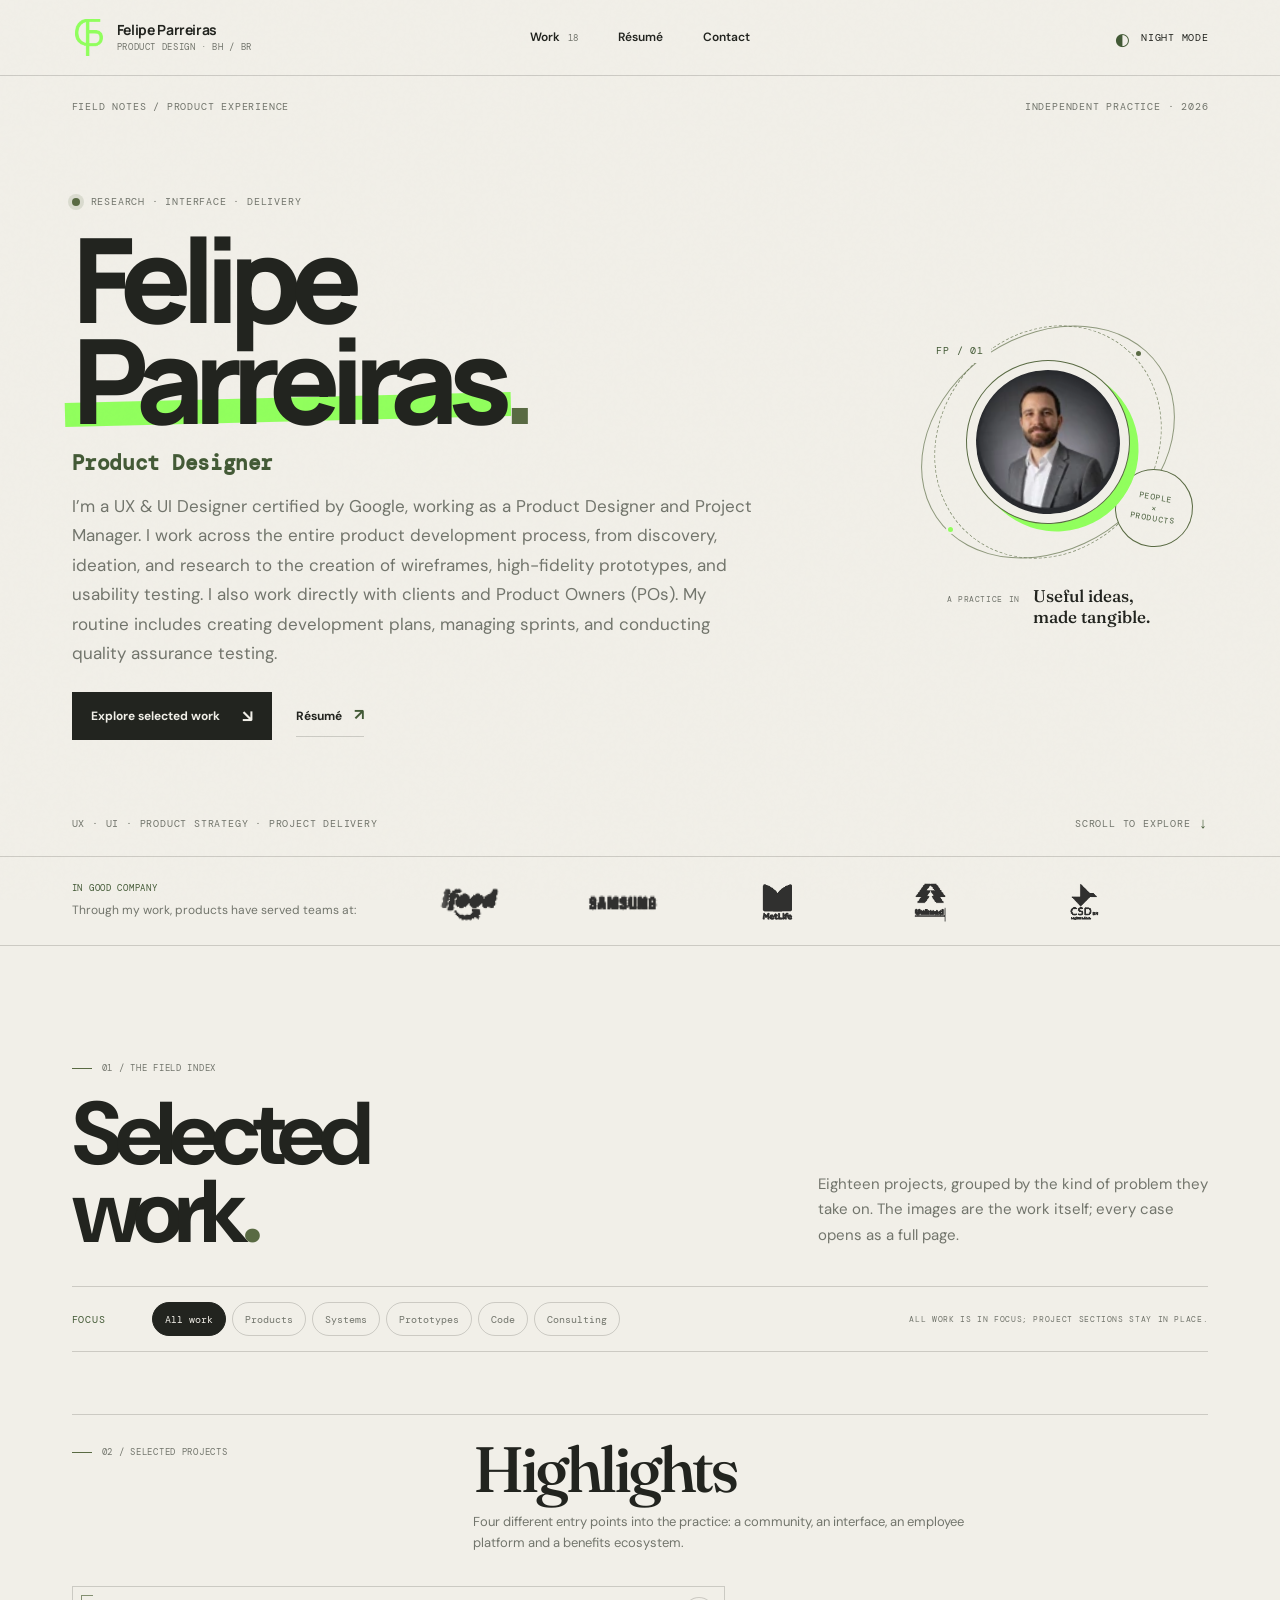
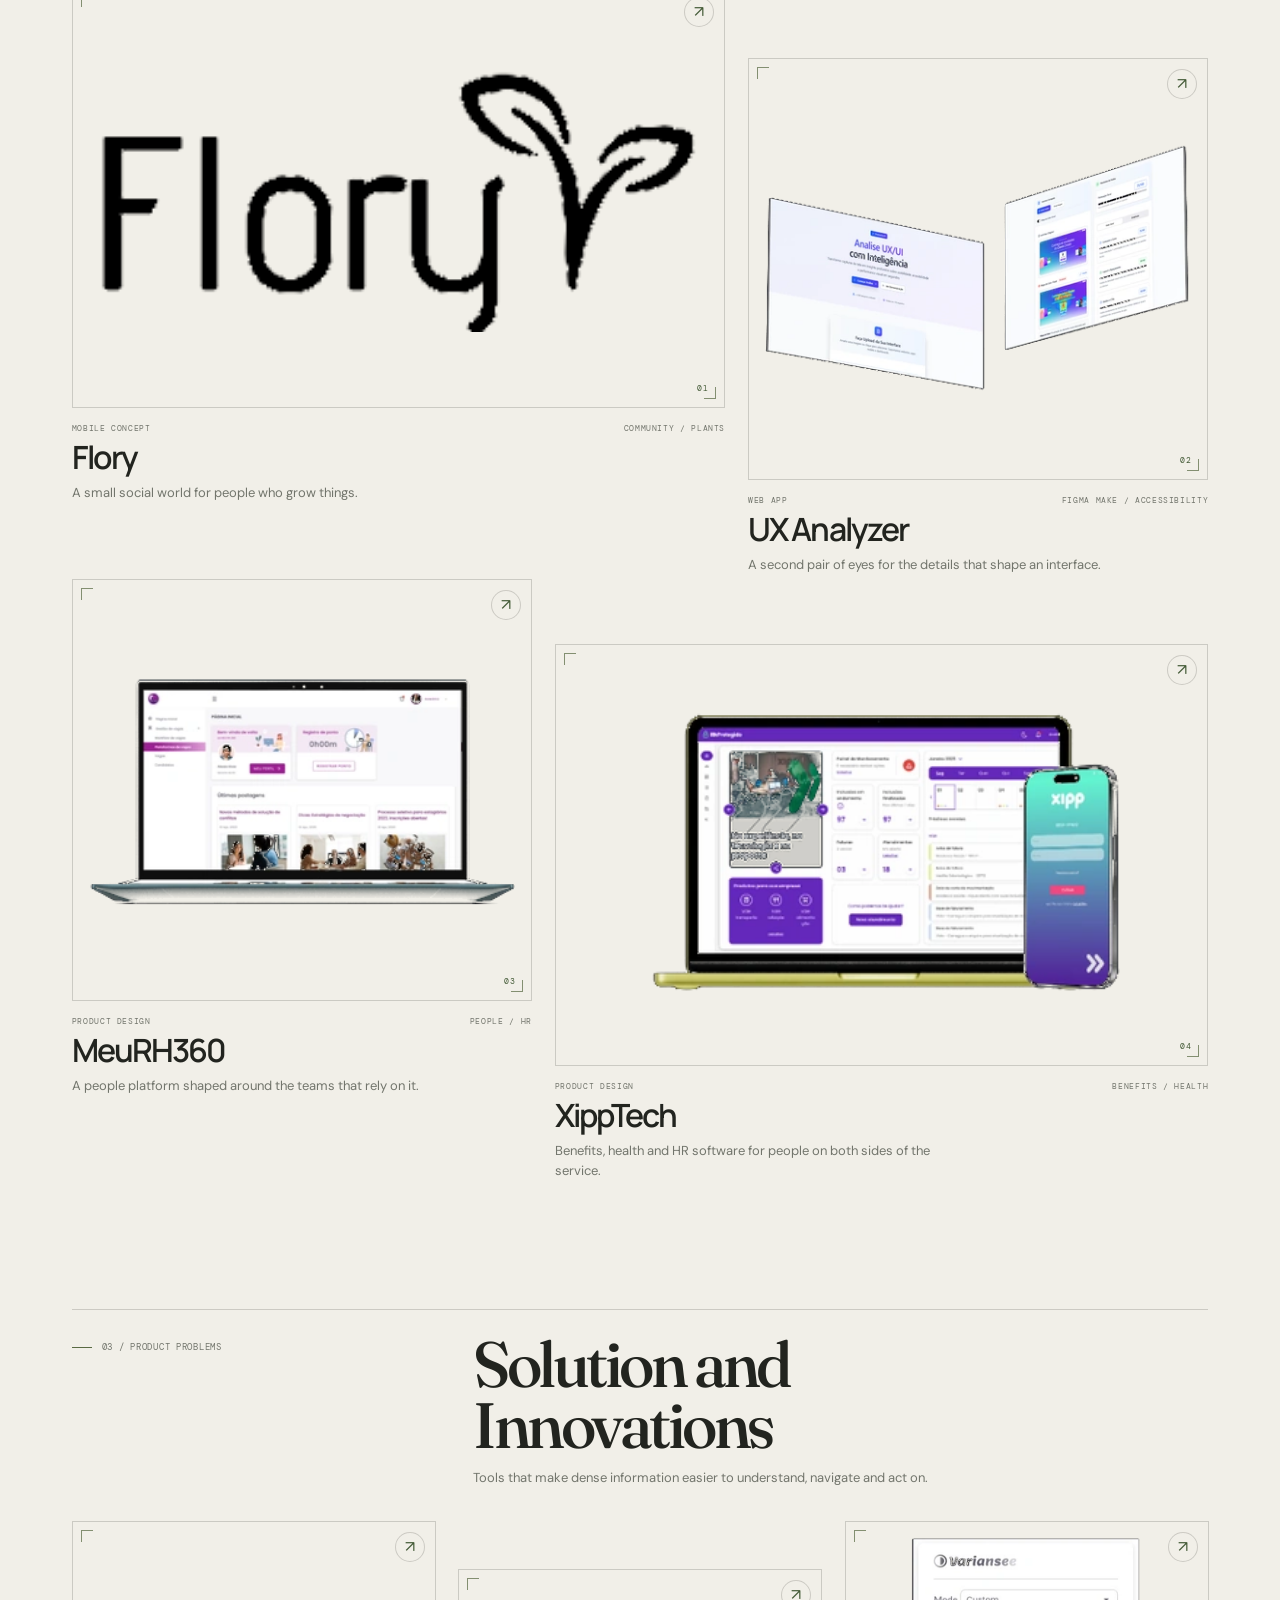
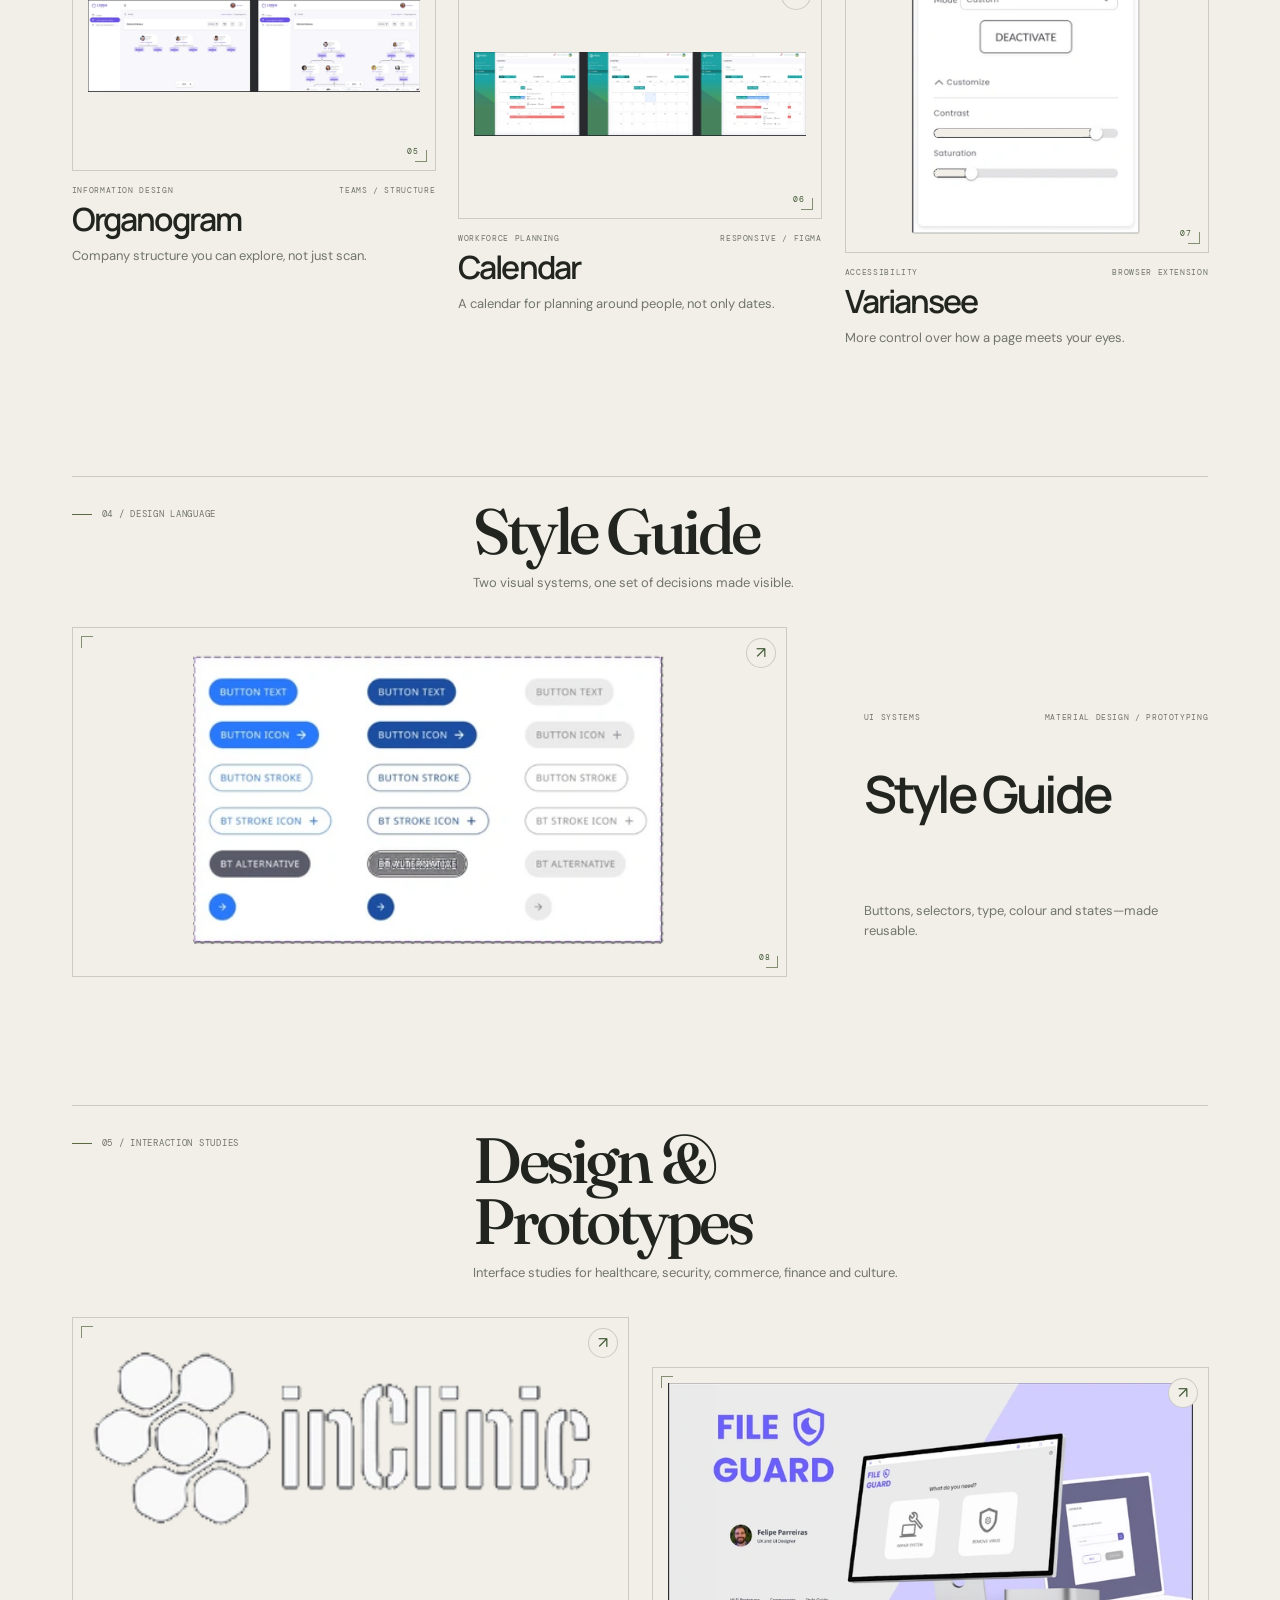
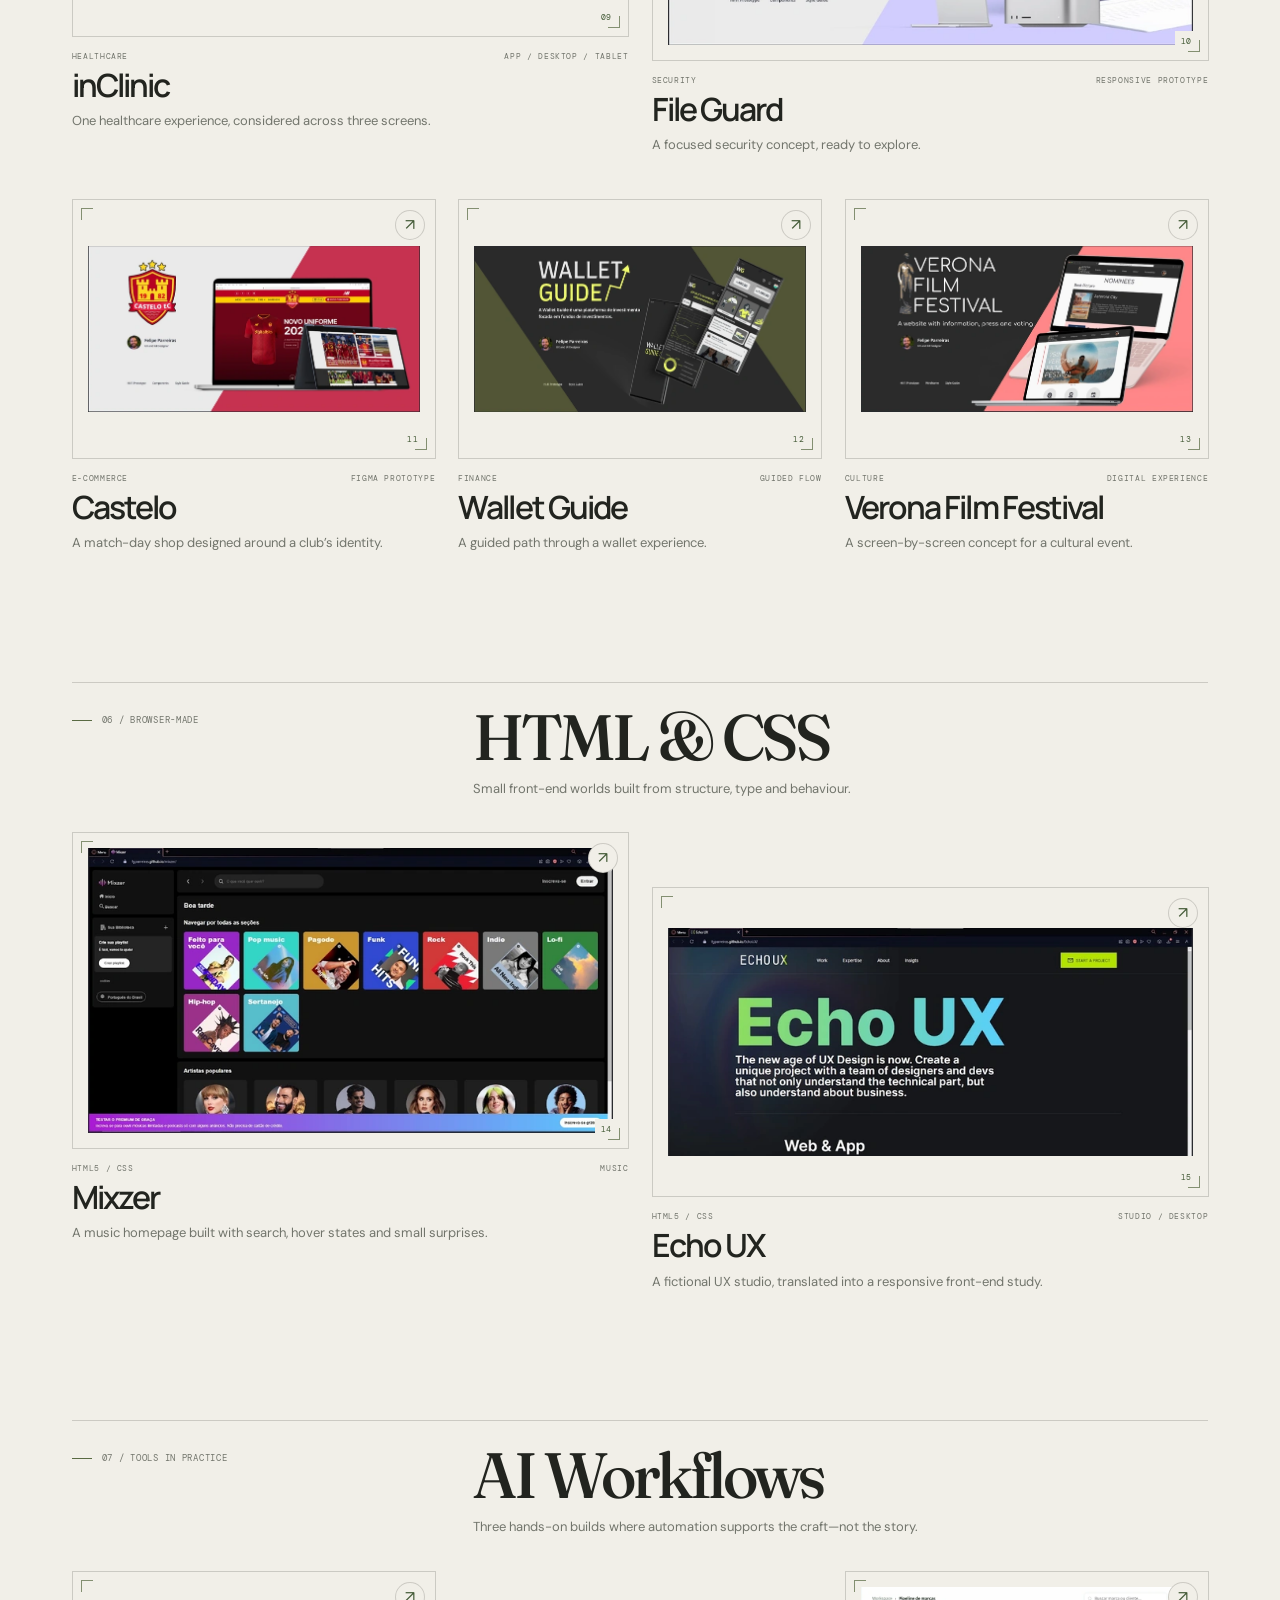
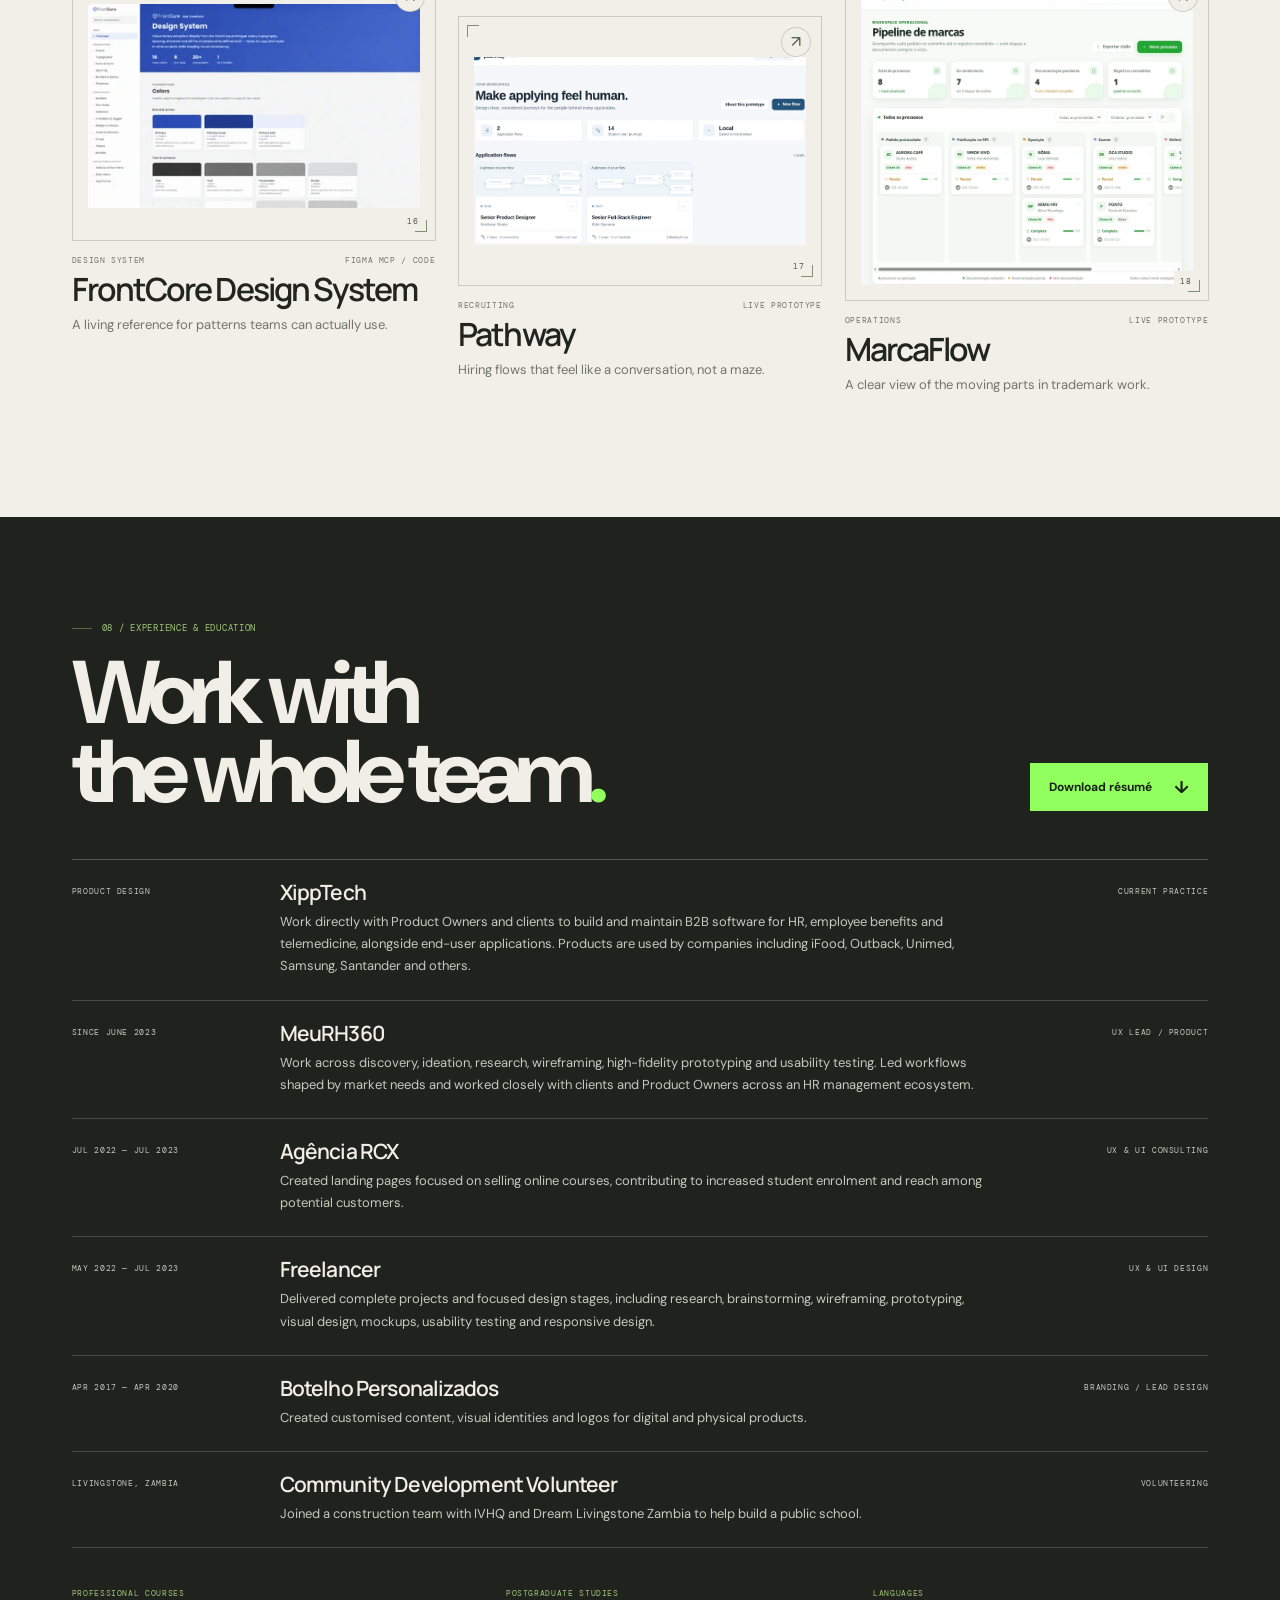
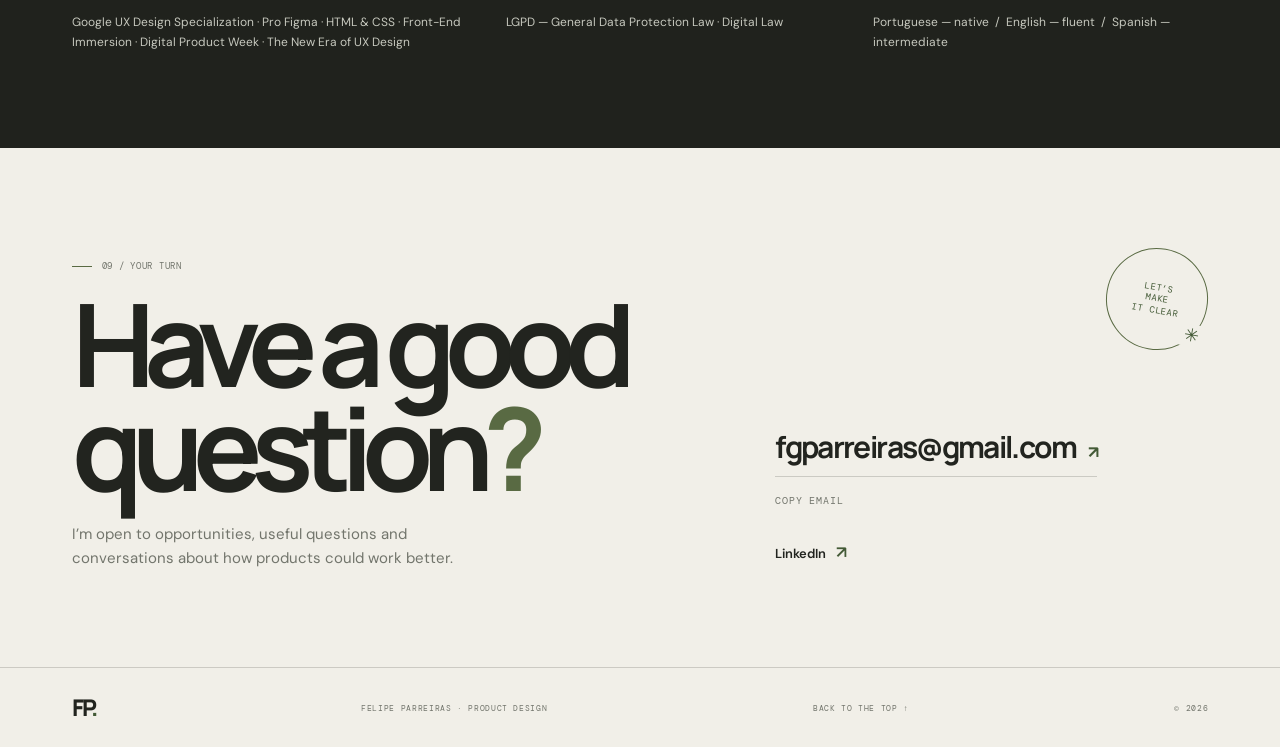
==== commit 44244361: "refine portfolio direction and case studies" ====
--- a/index.html
+++ b/index.html
@@ -1,306 +1,295 @@
 <!doctype html>
-<html lang="en" data-theme="dark">
+<html lang="en" data-theme="day">
 <head>
   <meta charset="utf-8">
   <meta name="viewport" content="width=device-width, initial-scale=1">
-  <meta name="color-scheme" content="dark light">
-  <meta name="theme-color" content="#282a2e">
-  <meta name="description" content="Felipe Parreiras — Product Designer. Selected work across product design, UX, UI, prototypes and front-end.">
+  <meta name="color-scheme" content="light dark">
+  <meta name="theme-color" content="#f1efe8">
+  <meta name="description" content="Felipe Parreiras — Product Designer. An editorial field index of product design, systems, prototypes and front-end work.">
   <meta property="og:type" content="website">
   <meta property="og:title" content="Felipe Parreiras — Product Designer">
-  <meta property="og:description" content="Selected product design, UX, UI, prototype and front-end work by Felipe Parreiras.">
+  <meta property="og:description" content="A field index of products, systems and interfaces shaped by Felipe Parreiras.">
   <meta property="og:image" content="assets/reference/crops/felipe-portrait.webp">
   <title>Felipe Parreiras — Product Designer</title>
   <link rel="icon" type="image/png" href="assets/reference/images/home-01.png">
-  <link rel="stylesheet" href="styles.css">
-  <script src="projects.js" defer></script>
-  <script src="script.js" defer></script>
+  <link rel="preconnect" href="https://fonts.googleapis.com">
+  <link rel="preconnect" href="https://fonts.gstatic.com" crossorigin>
+  <link href="https://fonts.googleapis.com/css2?family=DM+Mono:wght@400;500&family=DM+Sans:wght@400;500;600;700&family=Fraunces:opsz,wght@9..144,500;9..144,600&family=Manrope:wght@400;500;600;700;800&display=swap" rel="stylesheet">
+  <link rel="stylesheet" href="styles.css?v=2">
+  <script src="script.js?v=2" defer></script>
 </head>
 <body id="top">
   <div class="reading-progress" id="reading-progress" aria-hidden="true"></div>
   <a class="skip-link" href="#main">Skip to content</a>
 
-  <header class="site-header">
+  <header class="topbar">
     <a class="brand" href="index.html" aria-label="Felipe Parreiras — home">
-      <img src="assets/reference/images/home-01.png" alt="" width="25" height="34">
-      <span>Felipe Parreiras</span>
+      <span class="brand-mark"><img src="assets/reference/images/home-01.png" alt="" width="25" height="34"></span>
+      <span class="brand-name">Felipe Parreiras<small>Product design · BH / BR</small></span>
     </a>
-    <button class="menu-toggle" id="menu-toggle" type="button" aria-controls="site-nav" aria-expanded="false">
-      <span class="menu-toggle__label">Menu</span><span class="menu-toggle__icon" aria-hidden="true"></span>
-    </button>
-    <nav class="site-nav" id="site-nav" aria-label="Main navigation">
-      <a href="#highlights">Portfolio</a>
-      <a href="#ai-workflows">AI Workflows</a>
-      <a href="#resume">Resume</a>
-      <a href="#about">About Me</a>
+    <nav class="primary-nav" id="site-nav" aria-label="Main navigation">
+      <a href="#work">Work <span>18</span></a>
+      <a href="#resume">Résumé</a>
       <a href="#contact">Contact</a>
     </nav>
-    <button class="theme-toggle" id="theme-toggle" type="button" aria-label="Switch to light theme" title="Switch theme">
-      <svg class="theme-toggle__icon" viewBox="0 0 24 24" aria-hidden="true" focusable="false"><path d="M12 3v2m0 14v2M3 12h2m14 0h2M5.64 5.64l1.42 1.42m9.88 9.88 1.42 1.42m0-12.72-1.42 1.42m-9.88 9.88-1.42 1.42M12 8a4 4 0 1 0 0 8 4 4 0 0 0 0-8Z"/></svg>
-    </button>
+    <div class="header-actions">
+      <button class="theme-toggle" id="theme-toggle" type="button" aria-label="Switch to night theme" title="Switch to night theme">
+        <span class="theme-glyph" aria-hidden="true">◐</span><span class="theme-label">Night mode</span>
+      </button>
+      <button class="menu-toggle" id="menu-toggle" type="button" aria-controls="site-nav" aria-expanded="false" aria-label="Open navigation">
+        <span></span><span></span>
+      </button>
+    </div>
   </header>
 
   <main id="main">
-    <section class="hero page-width" aria-labelledby="page-title">
-      <h1 id="page-title">Felipe Parreiras</h1>
-      <p class="hero-role">Product Designer</p>
-      <div class="proof" aria-labelledby="proof-caption">
-        <p id="proof-caption" class="proof-caption">Through my work, I have created products used by companies such as:</p>
-        <div class="client-logos" aria-label="Companies whose products are represented in my work">
-          <img class="client-logo" src="assets/reference/logos/ifood.png" alt="iFood" width="118" height="52" loading="lazy">
-          <img class="client-logo" src="assets/reference/logos/samsung.png" alt="Samsung" width="118" height="52" loading="lazy">
-          <img class="client-logo" src="assets/reference/logos/sirio-libanes.png" alt="Sírio-Libanês" width="118" height="52" loading="lazy">
-          <img class="client-logo" src="assets/reference/logos/metlife.png" alt="MetLife" width="118" height="52" loading="lazy">
-          <img class="client-logo" src="assets/reference/logos/chelsea-fc.png" alt="Chelsea FC" width="118" height="52" loading="lazy">
-          <img class="client-logo" src="assets/reference/logos/grupo-souza-lima.png" alt="Grupo Souza Lima" width="118" height="52" loading="lazy">
-          <img class="client-logo" src="assets/reference/logos/unimed.png" alt="Unimed" width="118" height="52" loading="lazy">
-          <img class="client-logo" src="assets/reference/logos/csd.png" alt="CSD" width="118" height="52" loading="lazy">
-          <img class="client-logo" src="assets/reference/logos/outback.png" alt="Outback" width="118" height="52" loading="lazy">
-        </div>
-      </div>
-    </section>
-
-    <section class="about-lead page-width section-rule" id="about" aria-labelledby="about-title">
-      <div class="about-copy">
-        <p class="eyebrow">About</p>
-        <h2 id="about-title">Product design, from discovery to delivery.</h2>
-        <p class="about-summary">I’m a UX &amp; UI Designer certified by Google, working as a Product Designer and Project Manager. I work across the entire product development process, from discovery, ideation, and research to the creation of wireframes, high-fidelity prototypes, and usability testing. I also work directly with clients and Product Owners (POs). My routine includes creating development plans, managing sprints, and conducting quality assurance testing.</p>
-        <div class="about-actions">
-          <a class="text-link" href="#contact">Contact <span aria-hidden="true">↗</span></a>
-          <a class="text-link" href="assets/reference/resume/felipe-parreiras-resume.pdf" download>Download resume <span aria-hidden="true">↓</span></a>
-        </div>
-      </div>
-      <figure class="about-portrait">
-        <img src="assets/reference/crops/felipe-portrait.webp" alt="Portrait of Felipe Parreiras" width="124" height="120" fetchpriority="high">
-      </figure>
-    </section>
-
-    <section class="work-section page-width" id="highlights" aria-labelledby="highlights-title">
-      <div class="section-heading">
-        <div><p class="eyebrow">Selected work / 01</p><h2 id="highlights-title">Highlights</h2></div>
-        <p class="section-description">Four projects across product design, digital services and new ways to understand interfaces.</p>
-      </div>
-      <div class="project-grid" id="grid-highlights">
-                <a class="project-card" href="project.html?id=xipptech" aria-label="Open the XippTech case study">
-          <div class="project-card__art"><img src="assets/reference/projects/xipptech-01.webp" alt="XippTech desktop and mobile product interfaces" loading="lazy" decoding="async"></div>
-          <div class="project-card__topline"><span>01 / Product designer</span><span class="project-card__arrow" aria-hidden="true">↗</span></div>
-          <h3>XippTech</h3>
-          <p class="project-card__subtitle">Benefits, health and HR software for people on both sides of the service.</p>
-        </a>
-        <a class="project-card" href="project.html?id=meurh360" aria-label="Open the MeuRH360 case study">
-          <div class="project-card__art"><img src="assets/reference/projects/meurh360-01.webp" alt="MeuRH360 human-resources platform shown on a laptop" loading="lazy" decoding="async"></div>
-          <div class="project-card__topline"><span>02 / Product design</span><span class="project-card__arrow" aria-hidden="true">↗</span></div>
-          <h3>MeuRH360</h3>
-          <p class="project-card__subtitle">A people platform that grew with the teams using it.</p>
-        </a>
-        <a class="project-card" href="project.html?id=ux-analyzer" aria-label="Open the UX Analyzer case study">
-          <div class="project-card__art"><img src="assets/reference/projects/ux-analyzer-01.webp" alt="UX Analyzer landing page and analysis dashboard" loading="lazy" decoding="async"></div>
-          <div class="project-card__topline"><span>03 / Web app</span><span class="project-card__arrow" aria-hidden="true">↗</span></div>
-          <h3>UX Analyzer</h3>
-          <p class="project-card__subtitle">A second pair of eyes for the details that shape an interface.</p>
-        </a>
-        <a class="project-card" href="project.html?id=flory" aria-label="Open the Flory case study">
-          <div class="project-card__art"><img src="assets/reference/projects/flory-wordmark.webp" alt="Flory project wordmark" loading="lazy" decoding="async"></div>
-          <div class="project-card__topline"><span>04 / Mobile app concept</span><span class="project-card__arrow" aria-hidden="true">↗</span></div>
-          <h3>Flory</h3>
-          <p class="project-card__subtitle">A little social world for people who grow things.</p>
-        </a>
-      </div>
-    </section>
-
-    <section class="work-section page-width" id="solutions" aria-labelledby="solutions-title">
-      <div class="section-heading">
-        <div><p class="eyebrow">Selected work / 02</p><h2 id="solutions-title">Solution and Innovations</h2></div>
-        <p class="section-description">The projects below demonstrate innovative solutions to real-world problems that are already being used in the market.</p>
-      </div>
-      <div class="project-grid" id="grid-solutions">
-                <a class="project-card" href="project.html?id=organogram" aria-label="Open the Organogram case study">
-          <div class="project-card__art"><img src="assets/reference/projects/organogram-overview.webp" alt="Expandable organizational chart and team structure" loading="lazy" decoding="async"></div>
-          <div class="project-card__topline"><span>05 / Organisational design</span><span class="project-card__arrow" aria-hidden="true">↗</span></div>
-          <h3>Organogram</h3>
-          <p class="project-card__subtitle">A company structure you can actually explore.</p>
-        </a>
-        <a class="project-card" href="project.html?id=calendar" aria-label="Open the Calendar case study">
-          <div class="project-card__art"><img src="assets/reference/projects/calendar-overview.webp" alt="Calendar project showing three absence calendar states" loading="lazy" decoding="async"></div>
-          <div class="project-card__topline"><span>06 / Workforce planning</span><span class="project-card__arrow" aria-hidden="true">↗</span></div>
-          <h3>Calendar</h3>
-          <p class="project-card__subtitle">A calendar for planning around people, not just dates.</p>
-        </a>
-        <a class="project-card" href="project.html?id=variansee" aria-label="Open the Variansee case study">
-          <div class="project-card__art"><img src="assets/reference/projects/variansee-01.webp" alt="Variansee contrast and saturation settings" loading="lazy" decoding="async"></div>
-          <div class="project-card__topline"><span>07 / Accessibility</span><span class="project-card__arrow" aria-hidden="true">↗</span></div>
-          <h3>Variansee</h3>
-          <p class="project-card__subtitle">More control over how a page meets your eyes.</p>
-        </a>
-      </div>
-    </section>
-
-    <section class="work-section page-width" id="style-guide" aria-labelledby="style-guide-title">
-      <div class="section-heading">
-        <div><p class="eyebrow">Selected work / 03</p><h2 id="style-guide-title">Style Guide</h2></div>
-        <p class="section-description">Examples of components, variants, typography, colour, shadows and interaction states.</p>
-      </div>
-      <div class="project-grid project-grid--single" id="grid-style-guide">
-                <a class="project-card project-card--feature" href="project.html?id=style-guide" aria-label="Open the Style Guide case study">
-          <div class="project-card__art"><img src="assets/reference/projects/style-guide-components.webp" alt="Style Guide button variants and interactive states" loading="lazy" decoding="async"></div>
-          <div class="project-card__topline"><span>08 / UI systems</span><span class="project-card__arrow" aria-hidden="true">↗</span></div>
-          <h3>Style Guide</h3>
-          <p class="project-card__subtitle">Two visual languages. One consistent set of decisions.</p>
-        </a>
-      </div>
-    </section>
-
-    <section class="work-section page-width" id="design-prototypes" aria-labelledby="prototypes-title">
-      <div class="section-heading">
-        <div><p class="eyebrow">Selected work / 04</p><h2 id="prototypes-title">Design &amp; Prototypes</h2></div>
-        <p class="section-description">Figma projects that demonstrate UI craft, considered user flows and attention to user needs.</p>
-      </div>
-      <div class="project-grid" id="grid-design-prototypes">
-                <a class="project-card" href="project.html?id=inclinic" aria-label="Open the inClinic case study">
-          <div class="project-card__art"><img src="assets/reference/projects/inclinic-01.webp" alt="inClinic project identity" loading="lazy" decoding="async"></div>
-          <div class="project-card__topline"><span>09 / Healthcare</span><span class="project-card__arrow" aria-hidden="true">↗</span></div>
-          <h3>inClinic</h3>
-          <p class="project-card__subtitle">One healthcare experience, considered across three screens.</p>
-        </a>
-        <a class="project-card" href="project.html?id=file-guard" aria-label="Open the File Guard case study">
-          <div class="project-card__art"><img src="assets/reference/projects/file-guard-01.webp" alt="File Guard responsive product concept" loading="lazy" decoding="async"></div>
-          <div class="project-card__topline"><span>10 / Security</span><span class="project-card__arrow" aria-hidden="true">↗</span></div>
-          <h3>File Guard</h3>
-          <p class="project-card__subtitle">A focused security concept, ready to explore.</p>
-        </a>
-        <a class="project-card" href="project.html?id=castelo" aria-label="Open the Castelo case study">
-          <div class="project-card__art"><img src="assets/reference/projects/castelo-01.webp" alt="Castelo football-club e-commerce concept" loading="lazy" decoding="async"></div>
-          <div class="project-card__topline"><span>11 / E-commerce</span><span class="project-card__arrow" aria-hidden="true">↗</span></div>
-          <h3>Castelo</h3>
-          <p class="project-card__subtitle">An e-commerce concept in motion.</p>
-        </a>
-        <a class="project-card" href="project.html?id=wallet-guide" aria-label="Open the Wallet Guide case study">
-          <div class="project-card__art"><img src="assets/reference/projects/wallet-guide-01.webp" alt="Wallet Guide investment-app concept" loading="lazy" decoding="async"></div>
-          <div class="project-card__topline"><span>12 / Finance</span><span class="project-card__arrow" aria-hidden="true">↗</span></div>
-          <h3>Wallet Guide</h3>
-          <p class="project-card__subtitle">A guided path through a wallet experience.</p>
-        </a>
-        <a class="project-card" href="project.html?id=verona" aria-label="Open the Verona Film Festival case study">
-          <div class="project-card__art"><img src="assets/reference/projects/verona-01.webp" alt="Verona Film Festival responsive web experience" loading="lazy" decoding="async"></div>
-          <div class="project-card__topline"><span>13 / Culture</span><span class="project-card__arrow" aria-hidden="true">↗</span></div>
-          <h3>Verona Film Festival</h3>
-          <p class="project-card__subtitle">A screen-by-screen concept for a cultural event.</p>
-        </a>
-      </div>
-    </section>
-
-    <section class="work-section page-width" id="html-css" aria-labelledby="html-css-title">
-      <div class="section-heading">
-        <div><p class="eyebrow">Selected work / 05</p><h2 id="html-css-title">HTML &amp; CSS</h2></div>
-        <p class="section-description">Front-end projects built with HTML and CSS. Explore the live pages and source repositories from each case.</p>
-      </div>
-      <div class="project-grid" id="grid-html-css">
-                <a class="project-card" href="project.html?id=mixzer" aria-label="Open the Mixzer case study">
-          <div class="project-card__art"><img src="assets/reference/projects/mixzer-01.webp" alt="Mixzer music homepage built with HTML and CSS" loading="lazy" decoding="async"></div>
-          <div class="project-card__topline"><span>14 / HTML5</span><span class="project-card__arrow" aria-hidden="true">↗</span></div>
-          <h3>Mixzer</h3>
-          <p class="project-card__subtitle">A music homepage built with HTML and CSS.</p>
-        </a>
-        <a class="project-card" href="project.html?id=echoux" aria-label="Open the Echo UX case study">
-          <div class="project-card__art"><img src="assets/reference/projects/echoux-01.webp" alt="Echo UX website concept built with HTML and CSS" loading="lazy" decoding="async"></div>
-          <div class="project-card__topline"><span>15 / HTML5</span><span class="project-card__arrow" aria-hidden="true">↗</span></div>
-          <h3>Echo UX</h3>
-          <p class="project-card__subtitle">An HTML + CSS homepage for a fictional UX studio.</p>
-        </a>
-      </div>
-    </section>
-
-    <section class="work-section page-width" id="ai-workflows" aria-labelledby="ai-workflows-title">
-      <div class="section-heading">
-        <div><p class="eyebrow">Selected work / 06</p><h2 id="ai-workflows-title">AI Workflows</h2></div>
-        <p class="section-description">Designing and prototyping with AI, or using Figma MCP to keep hands-on control of the design.</p>
-      </div>
-      <div class="project-grid" id="grid-ai-workflows">
-                <a class="project-card" href="project.html?id=design-system" aria-label="Open the FrontCore Design System case study">
-          <div class="project-card__art"><img src="assets/reference/projects/design-system-01.webp" alt="FrontCore Design System interface, cropped to the product screen" loading="lazy" decoding="async"></div>
-          <div class="project-card__topline"><span>16 / Design system</span><span class="project-card__arrow" aria-hidden="true">↗</span></div>
-          <h3>FrontCore Design System</h3>
-          <p class="project-card__subtitle">A living reference, not another document to forget.</p>
-        </a>
-        <a class="project-card" href="project.html?id=pathway" aria-label="Open the Pathway case study">
-          <div class="project-card__art"><img src="assets/reference/projects/pathway-01.webp" alt="Pathway prototype workspace with two application flows" loading="lazy" decoding="async"></div>
-          <div class="project-card__topline"><span>17 / Recruiting</span><span class="project-card__arrow" aria-hidden="true">↗</span></div>
-          <h3>Pathway</h3>
-          <p class="project-card__subtitle">Hiring flows that feel like a conversation, not a maze.</p>
-        </a>
-        <a class="project-card" href="project.html?id=marcaflow" aria-label="Open the MarcaFlow case study">
-          <div class="project-card__art"><img src="assets/reference/projects/marcaflow-01.webp" alt="MarcaFlow trademark workflow pipeline dashboard" loading="lazy" decoding="async"></div>
-          <div class="project-card__topline"><span>18 / Live prototype</span><span class="project-card__arrow" aria-hidden="true">↗</span></div>
-          <h3>MarcaFlow</h3>
-          <p class="project-card__subtitle">A clear view of the moving parts in trademark work.</p>
-        </a>
-      </div>
-    </section>
-
-    <section class="resume-section page-width section-rule" id="resume" aria-labelledby="resume-title">
-      <div class="section-heading resume-heading">
-        <div><p class="eyebrow">Experience &amp; education</p><h2 id="resume-title">Resume</h2></div>
-        <a class="text-link" href="assets/reference/resume/felipe-parreiras-resume.pdf" download>Download PDF <span aria-hidden="true">↓</span></a>
-      </div>
-      <div class="resume-grid">
-        <div class="resume-column">
-          <h3>Experience</h3>
-          <dl class="experience-list">
-            <div class="experience-item"><dt>XippTech <span>Product Designer</span></dt><dd>Work directly with Product Owners and clients to build and maintain B2B software for HR, employee benefits and telemedicine, alongside end-user applications. Products are used by companies including iFood, Outback, Unimed, Samsung, Santander and others.</dd></div>
-            <div class="experience-item"><dt>MeuRH360 <span>UX Lead &amp; Product Manager · since June 2023</span></dt><dd>Work across discovery, ideation, research, wireframing, high-fidelity prototyping and usability testing. Led workflows shaped by market needs and worked closely with clients and Product Owners across an HR management ecosystem.</dd></div>
-            <div class="experience-item"><dt>Agência RCX <span>UX &amp; UI Consultant · July 2022 — July 2023</span></dt><dd>Created landing pages focused on selling online courses, contributing to increased student enrolment and reach among potential customers.</dd></div>
-            <div class="experience-item"><dt>Freelancer <span>UX &amp; UI Designer · May 2022 — July 2023</span></dt><dd>Delivered complete projects and focused design stages, including research, brainstorming, wireframing, prototyping, visual design, mockups, usability testing and responsive design.</dd></div>
-            <div class="experience-item"><dt>Botelho Personalizados <span>Branding &amp; Lead Designer · April 2017 — April 2020</span></dt><dd>Created customised content, visual identities and logos for digital and physical products.</dd></div>
-            <div class="experience-item"><dt>Community Development Volunteer</dt><dd>Joined a construction team with IVHQ and Dream Livingstone Zambia to help build a public school in Livingstone, Zambia.</dd></div>
-          </dl>
-        </div>
-        <div class="resume-column resume-column--details">
-          <div>
-            <h3>Professional courses</h3>
-            <ul class="plain-list">
-              <li>Google UX Design Specialization <span>Google · June 2023</span></li>
-              <li>Pro Figma <span>Udemy · May 2023</span></li>
-              <li>HTML &amp; CSS: Development Environments, File Structure and Tags <span>Alura · January 2024</span></li>
-              <li>Front-End Immersion <span>Alura · January 2024</span></li>
-              <li>Digital Product Week <span>Tera · November 2023</span></li>
-              <li>The New Era of UX Design <span>UX Unicórnio · January 2024</span></li>
-            </ul>
-          </div>
-          <div>
-            <h3>Postgraduate specialisation</h3>
-            <ul class="plain-list">
-              <li>LGPD — General Data Protection Law <span>Legale Educacional · February 2024</span></li>
-              <li>Digital Law <span>Legale Educacional · February 2025</span></li>
-            </ul>
-          </div>
-          <div>
-            <h3>Languages</h3>
-            <ul class="language-list"><li><span>Portuguese</span>Native</li><li><span>English</span>Fluent</li><li><span>Spanish</span>Intermediate</li></ul>
-          </div>
-          <a class="text-link" href="https://www.linkedin.com/in/felipe-parreiras-ux/" target="_blank" rel="noopener noreferrer">LinkedIn <span aria-hidden="true">↗</span></a>
-        </div>
-      </div>
-    </section>
-
-    <section class="contact-section page-width" id="contact" aria-labelledby="contact-title">
-      <p class="eyebrow">Contact</p>
-      <h2 id="contact-title">Feel free to get in touch.</h2>
-      <p>I’m open to questions, opportunities, or even just having a conversation about UX.</p>
-      <div class="contact-actions">
-        <a class="contact-email" href="mailto:fgparreiras@gmail.com">fgparreiras@gmail.com</a>
-        <button class="copy-email" id="copy-email" type="button" data-email="fgparreiras@gmail.com">Copy email</button>
-        <a class="text-link" href="https://www.linkedin.com/in/felipe-parreiras-ux/" target="_blank" rel="noopener noreferrer">LinkedIn <span aria-hidden="true">↗</span></a>
-      </div>
-      <p class="copy-status" id="copy-status" aria-live="polite"></p>
+    <section class="hero page-wrap" aria-labelledby="page-title">
+      <div class="hero-topline mono"><span>FIELD NOTES / PRODUCT EXPERIENCE</span><span>INDEPENDENT PRACTICE · 2026</span></div>
+      <div class="hero-layout">
+        <div class="hero-copy">
+          <p class="eyebrow"><span class="eyebrow-mark" aria-hidden="true"></span>Research · interface · delivery</p>
+          <h1 id="page-title"><span>Felipe</span><br><span class="hero-highlight">Parreiras</span><span class="hero-period">.</span></h1>
+          <p class="hero-role">Product Designer</p>
+          <p class="hero-intro">I’m a UX &amp; UI Designer certified by Google, working as a Product Designer and Project Manager. I work across the entire product development process, from discovery, ideation, and research to the creation of wireframes, high-fidelity prototypes, and usability testing. I also work directly with clients and Product Owners (POs). My routine includes creating development plans, managing sprints, and conducting quality assurance testing.</p>
+          <div class="hero-ctas">
+            <a class="button button-dark" href="#work">Explore selected work <span aria-hidden="true">↘</span></a>
+            <a class="text-link" href="assets/reference/resume/felipe-parreiras-resume.pdf" target="_blank" rel="noopener noreferrer">Résumé <span aria-hidden="true">↗</span></a>
+          </div>
+        </div>
+        <aside class="hero-aside" aria-label="Portrait and design focus">
+          <div class="portrait-stack">
+            <span class="orbit-line orbit-line--one" aria-hidden="true"></span>
+            <span class="orbit-line orbit-line--two" aria-hidden="true"></span>
+            <span class="orbit-dot orbit-dot--one" aria-hidden="true"></span>
+            <span class="orbit-dot orbit-dot--two" aria-hidden="true"></span>
+            <figure class="portrait-ring">
+              <img src="assets/reference/crops/felipe-portrait.webp" alt="Portrait of Felipe Parreiras" width="124" height="120" fetchpriority="high">
+            </figure>
+            <span class="portrait-index mono">FP / 01</span>
+            <span class="portrait-stamp mono">PEOPLE<br>×<br>PRODUCTS</span>
+          </div>
+          <div class="aside-note"><span class="mono">A PRACTICE IN</span><strong>Useful ideas,<br>made tangible.</strong></div>
+        </aside>
+      </div>
+      <div class="hero-foot mono"><span>UX · UI · PRODUCT STRATEGY · PROJECT DELIVERY</span><a class="scroll-cue" href="#clients">Scroll to explore <span aria-hidden="true">↓</span></a></div>
+    </section>
+
+    <section class="client-band" id="clients" aria-label="Companies whose products are represented in this work">
+      <div class="client-band-copy">
+        <p class="mono">IN GOOD COMPANY</p>
+        <p>Through my work, products have served teams at:</p>
+      </div>
+      <div class="logo-window">
+        <div class="logo-track">
+          <div class="logo-set">
+            <img src="assets/reference/logos/ifood.png" alt="iFood" width="118" height="52" loading="lazy">
+            <img src="assets/reference/logos/samsung.png" alt="Samsung" width="118" height="52" loading="lazy">
+            <img src="assets/reference/logos/metlife.png" alt="MetLife" width="118" height="52" loading="lazy">
+            <img src="assets/reference/logos/unimed.png" alt="Unimed" width="118" height="52" loading="lazy">
+            <img src="assets/reference/logos/csd.png" alt="CSD" width="118" height="52" loading="lazy">
+            <img src="assets/reference/logos/outback.png" alt="Outback" width="118" height="52" loading="lazy">
+          </div>
+          <div class="logo-set" aria-hidden="true">
+            <img src="assets/reference/logos/ifood.png" alt="" width="118" height="52" loading="lazy">
+            <img src="assets/reference/logos/samsung.png" alt="" width="118" height="52" loading="lazy">
+            <img src="assets/reference/logos/metlife.png" alt="" width="118" height="52" loading="lazy">
+            <img src="assets/reference/logos/unimed.png" alt="" width="118" height="52" loading="lazy">
+            <img src="assets/reference/logos/csd.png" alt="" width="118" height="52" loading="lazy">
+            <img src="assets/reference/logos/outback.png" alt="" width="118" height="52" loading="lazy">
+          </div>
+        </div>
+      </div>
+    </section>
+
+    <section class="work-index page-wrap" id="work" aria-labelledby="work-title">
+      <div class="work-heading">
+        <div><p class="section-index mono">01 / THE FIELD INDEX</p><h2 id="work-title">Selected<br>work<span class="hero-period">.</span></h2></div>
+        <p class="section-intro">Eighteen projects, grouped by the kind of problem they take on. The images are the work itself; every case opens as a full page.</p>
+      </div>
+      <div class="filter-bar" role="group" aria-label="Highlight projects by discipline">
+        <span class="filter-caption mono">FOCUS</span>
+        <div class="filter-options">
+          <button type="button" class="filter-button is-active" data-filter="all" aria-pressed="true">All work</button>
+          <button type="button" class="filter-button" data-filter="product" aria-pressed="false">Products</button>
+          <button type="button" class="filter-button" data-filter="system" aria-pressed="false">Systems</button>
+          <button type="button" class="filter-button" data-filter="prototype" aria-pressed="false">Prototypes</button>
+          <button type="button" class="filter-button" data-filter="code" aria-pressed="false">Code</button>
+          <button type="button" class="filter-button" data-filter="consulting" aria-pressed="false">Consulting</button>
+        </div>
+        <p class="filter-status mono" id="filter-status" aria-live="polite">All work is in focus; project sections stay in place.</p>
+      </div>
+
+      <div class="work-collections">
+        <section class="work-section work-section--highlights" id="highlights" aria-labelledby="highlights-title">
+          <header class="section-heading">
+            <p class="section-index mono">02 / SELECTED PROJECTS</p>
+            <div><h3 id="highlights-title">Highlights</h3><p>Four different entry points into the practice: a community, an interface, an employee platform and a benefits ecosystem.</p></div>
+          </header>
+          <div class="work-grid work-grid--highlights">
+            <a class="work-card" href="project.html?id=flory" data-category="prototype" aria-label="Open the Flory case study">
+              <div class="card-art"><img src="assets/reference/projects/flory-wordmark.webp" alt="Flory wordmark and leaf symbol" loading="lazy"><span class="card-folio mono">01</span><span class="card-open" aria-hidden="true">↗</span></div>
+              <div class="card-meta mono"><span>Mobile concept</span><span>Community / plants</span></div><h4>Flory</h4><p>A small social world for people who grow things.</p>
+            </a>
+            <a class="work-card" href="project.html?id=ux-analyzer" data-category="prototype system" aria-label="Open the UX Analyzer case study">
+              <div class="card-art"><img src="assets/reference/projects/ux-analyzer-01.webp" alt="UX Analyzer landing page and analysis dashboard" loading="lazy"><span class="card-folio mono">02</span><span class="card-open" aria-hidden="true">↗</span></div>
+              <div class="card-meta mono"><span>Web app</span><span>Figma Make / accessibility</span></div><h4>UX Analyzer</h4><p>A second pair of eyes for the details that shape an interface.</p>
+            </a>
+            <a class="work-card" href="project.html?id=meurh360" data-category="product consulting" aria-label="Open the MeuRH360 case study">
+              <div class="card-art"><img src="assets/reference/projects/meurh360-01.webp" alt="MeuRH360 human-resources platform on a laptop" loading="lazy"><span class="card-folio mono">03</span><span class="card-open" aria-hidden="true">↗</span></div>
+              <div class="card-meta mono"><span>Product design</span><span>People / HR</span></div><h4>MeuRH360</h4><p>A people platform shaped around the teams that rely on it.</p>
+            </a>
+            <a class="work-card" href="project.html?id=xipptech" data-category="product consulting" aria-label="Open the XippTech case study">
+              <div class="card-art"><img src="assets/reference/projects/xipptech-01.webp" alt="XippTech desktop and mobile benefits interfaces" loading="lazy"><span class="card-folio mono">04</span><span class="card-open" aria-hidden="true">↗</span></div>
+              <div class="card-meta mono"><span>Product design</span><span>Benefits / health</span></div><h4>XippTech</h4><p>Benefits, health and HR software for people on both sides of the service.</p>
+            </a>
+          </div>
+        </section>
+
+        <section class="work-section work-section--solutions" id="solutions" aria-labelledby="solutions-title">
+          <header class="section-heading">
+            <p class="section-index mono">03 / PRODUCT PROBLEMS</p>
+            <div><h3 id="solutions-title">Solution and<br>Innovations</h3><p>Tools that make dense information easier to understand, navigate and act on.</p></div>
+          </header>
+          <div class="work-grid work-grid--solutions">
+            <a class="work-card" href="project.html?id=organogram" data-category="product system" aria-label="Open the Organogram case study">
+              <div class="card-art"><img src="assets/reference/projects/organogram-overview.webp" alt="Expandable organizational chart and team structure" loading="lazy"><span class="card-folio mono">05</span><span class="card-open" aria-hidden="true">↗</span></div>
+              <div class="card-meta mono"><span>Information design</span><span>Teams / structure</span></div><h4>Organogram</h4><p>Company structure you can explore, not just scan.</p>
+            </a>
+            <a class="work-card" href="project.html?id=calendar" data-category="product prototype" aria-label="Open the Calendar case study">
+              <div class="card-art"><img src="assets/reference/projects/calendar-overview.webp" alt="Calendar showing day, week and month views for team absences" loading="lazy"><span class="card-folio mono">06</span><span class="card-open" aria-hidden="true">↗</span></div>
+              <div class="card-meta mono"><span>Workforce planning</span><span>Responsive / Figma</span></div><h4>Calendar</h4><p>A calendar for planning around people, not only dates.</p>
+            </a>
+            <a class="work-card" href="project.html?id=variansee" data-category="system prototype" aria-label="Open the Variansee case study">
+              <div class="card-art"><img src="assets/reference/projects/variansee-01.webp" alt="Variansee contrast and saturation controls" loading="lazy"><span class="card-folio mono">07</span><span class="card-open" aria-hidden="true">↗</span></div>
+              <div class="card-meta mono"><span>Accessibility</span><span>Browser extension</span></div><h4>Variansee</h4><p>More control over how a page meets your eyes.</p>
+            </a>
+          </div>
+        </section>
+
+        <section class="work-section work-section--style" id="style-guide" aria-labelledby="style-guide-title">
+          <header class="section-heading">
+            <p class="section-index mono">04 / DESIGN LANGUAGE</p>
+            <div><h3 id="style-guide-title">Style Guide</h3><p>Two visual systems, one set of decisions made visible.</p></div>
+          </header>
+          <div class="work-grid work-grid--style">
+            <a class="work-card" href="project.html?id=style-guide" data-category="system" aria-label="Open the Style Guide case study">
+              <div class="card-art"><img src="assets/reference/projects/style-guide-components.webp" alt="Original Style Guide button variants and interaction states" loading="lazy"><span class="card-folio mono">08</span><span class="card-open" aria-hidden="true">↗</span></div>
+              <div class="card-meta mono"><span>UI systems</span><span>Material Design / prototyping</span></div><h4>Style Guide</h4><p>Buttons, selectors, type, colour and states—made reusable.</p>
+            </a>
+          </div>
+        </section>
+
+        <section class="work-section work-section--prototypes" id="design-prototypes" aria-labelledby="prototypes-title">
+          <header class="section-heading">
+            <p class="section-index mono">05 / INTERACTION STUDIES</p>
+            <div><h3 id="prototypes-title">Design &amp;<br>Prototypes</h3><p>Interface studies for healthcare, security, commerce, finance and culture.</p></div>
+          </header>
+          <div class="work-grid work-grid--prototypes">
+            <a class="work-card" href="project.html?id=inclinic" data-category="prototype product" aria-label="Open the inClinic case study">
+              <div class="card-art"><img src="assets/reference/projects/inclinic-01.webp" alt="inClinic app, desktop and tablet concept" loading="lazy"><span class="card-folio mono">09</span><span class="card-open" aria-hidden="true">↗</span></div>
+              <div class="card-meta mono"><span>Healthcare</span><span>App / desktop / tablet</span></div><h4>inClinic</h4><p>One healthcare experience, considered across three screens.</p>
+            </a>
+            <a class="work-card" href="project.html?id=file-guard" data-category="prototype system" aria-label="Open the File Guard case study">
+              <div class="card-art"><img src="assets/reference/projects/file-guard-01.webp" alt="File Guard responsive security concept" loading="lazy"><span class="card-folio mono">10</span><span class="card-open" aria-hidden="true">↗</span></div>
+              <div class="card-meta mono"><span>Security</span><span>Responsive prototype</span></div><h4>File Guard</h4><p>A focused security concept, ready to explore.</p>
+            </a>
+            <a class="work-card" href="project.html?id=castelo" data-category="prototype product" aria-label="Open the Castelo case study">
+              <div class="card-art"><img src="assets/reference/projects/castelo-01.webp" alt="Castelo football-club e-commerce concept" loading="lazy"><span class="card-folio mono">11</span><span class="card-open" aria-hidden="true">↗</span></div>
+              <div class="card-meta mono"><span>E-commerce</span><span>Figma prototype</span></div><h4>Castelo</h4><p>A match-day shop designed around a club’s identity.</p>
+            </a>
+            <a class="work-card" href="project.html?id=wallet-guide" data-category="prototype product" aria-label="Open the Wallet Guide case study">
+              <div class="card-art"><img src="assets/reference/projects/wallet-guide-01.webp" alt="Wallet Guide investment app concept" loading="lazy"><span class="card-folio mono">12</span><span class="card-open" aria-hidden="true">↗</span></div>
+              <div class="card-meta mono"><span>Finance</span><span>Guided flow</span></div><h4>Wallet Guide</h4><p>A guided path through a wallet experience.</p>
+            </a>
+            <a class="work-card" href="project.html?id=verona" data-category="prototype product" aria-label="Open the Verona Film Festival case study">
+              <div class="card-art"><img src="assets/reference/projects/verona-01.webp" alt="Verona Film Festival web experience" loading="lazy"><span class="card-folio mono">13</span><span class="card-open" aria-hidden="true">↗</span></div>
+              <div class="card-meta mono"><span>Culture</span><span>Digital experience</span></div><h4>Verona Film Festival</h4><p>A screen-by-screen concept for a cultural event.</p>
+            </a>
+          </div>
+        </section>
+
+        <section class="work-section work-section--code" id="html-css" aria-labelledby="code-title">
+          <header class="section-heading">
+            <p class="section-index mono">06 / BROWSER-MADE</p>
+            <div><h3 id="code-title">HTML &amp; CSS</h3><p>Small front-end worlds built from structure, type and behaviour.</p></div>
+          </header>
+          <div class="work-grid work-grid--pair">
+            <a class="work-card" href="project.html?id=mixzer" data-category="code prototype" aria-label="Open the Mixzer case study">
+              <div class="card-art"><img src="assets/reference/projects/mixzer-01.webp" alt="Mixzer music homepage built with HTML and CSS" loading="lazy"><span class="card-folio mono">14</span><span class="card-open" aria-hidden="true">↗</span></div>
+              <div class="card-meta mono"><span>HTML5 / CSS</span><span>Music</span></div><h4>Mixzer</h4><p>A music homepage built with search, hover states and small surprises.</p>
+            </a>
+            <a class="work-card" href="project.html?id=echoux" data-category="code prototype" aria-label="Open the Echo UX case study">
+              <div class="card-art"><img src="assets/reference/projects/echoux-01.webp" alt="Echo UX website concept built with HTML and CSS" loading="lazy"><span class="card-folio mono">15</span><span class="card-open" aria-hidden="true">↗</span></div>
+              <div class="card-meta mono"><span>HTML5 / CSS</span><span>Studio / desktop</span></div><h4>Echo UX</h4><p>A fictional UX studio, translated into a responsive front-end study.</p>
+            </a>
+          </div>
+        </section>
+
+        <section class="work-section work-section--systems" id="ai-workflows" aria-labelledby="ai-title">
+          <header class="section-heading">
+            <p class="section-index mono">07 / TOOLS IN PRACTICE</p>
+            <div><h3 id="ai-title">AI Workflows</h3><p>Three hands-on builds where automation supports the craft—not the story.</p></div>
+          </header>
+          <div class="work-grid work-grid--systems">
+            <a class="work-card" href="project.html?id=design-system" data-category="system code" aria-label="Open the FrontCore Design System case study">
+              <div class="card-art"><img src="assets/reference/projects/design-system-01.webp" alt="FrontCore Design System product screen, without device frame" loading="lazy"><span class="card-folio mono">16</span><span class="card-open" aria-hidden="true">↗</span></div>
+              <div class="card-meta mono"><span>Design system</span><span>Figma MCP / code</span></div><h4>FrontCore Design System</h4><p>A living reference for patterns teams can actually use.</p>
+            </a>
+            <a class="work-card" href="project.html?id=pathway" data-category="system prototype" aria-label="Open the Pathway case study">
+              <div class="card-art"><img src="assets/reference/projects/pathway-01.webp" alt="Pathway hiring-flow builder prototype" loading="lazy"><span class="card-folio mono">17</span><span class="card-open" aria-hidden="true">↗</span></div>
+              <div class="card-meta mono"><span>Recruiting</span><span>Live prototype</span></div><h4>Pathway</h4><p>Hiring flows that feel like a conversation, not a maze.</p>
+            </a>
+            <a class="work-card" href="project.html?id=marcaflow" data-category="system prototype" aria-label="Open the MarcaFlow case study">
+              <div class="card-art"><img src="assets/reference/projects/marcaflow-01.webp" alt="MarcaFlow trademark workflow pipeline" loading="lazy"><span class="card-folio mono">18</span><span class="card-open" aria-hidden="true">↗</span></div>
+              <div class="card-meta mono"><span>Operations</span><span>Live prototype</span></div><h4>MarcaFlow</h4><p>A clear view of the moving parts in trademark work.</p>
+            </a>
+          </div>
+        </section>
+      </div>
+    </section>
+
+    <section class="resume-section" id="resume" aria-labelledby="resume-title">
+      <div class="resume-inner page-wrap">
+        <div class="resume-head">
+          <div><p class="section-index mono">08 / EXPERIENCE &amp; EDUCATION</p><h2 id="resume-title">Work with<br>the whole team<span class="hero-period">.</span></h2></div>
+          <a class="button button-lime" href="assets/reference/resume/felipe-parreiras-resume.pdf" target="_blank" rel="noopener noreferrer">Download résumé <span aria-hidden="true">↓</span></a>
+        </div>
+        <div class="experience-list">
+          <article class="experience-row"><span class="experience-date mono">PRODUCT DESIGN</span><div><h3>XippTech</h3><p>Work directly with Product Owners and clients to build and maintain B2B software for HR, employee benefits and telemedicine, alongside end-user applications. Products are used by companies including iFood, Outback, Unimed, Samsung, Santander and others.</p></div><span class="experience-role mono">CURRENT PRACTICE</span></article>
+          <article class="experience-row"><span class="experience-date mono">SINCE JUNE 2023</span><div><h3>MeuRH360</h3><p>Work across discovery, ideation, research, wireframing, high-fidelity prototyping and usability testing. Led workflows shaped by market needs and worked closely with clients and Product Owners across an HR management ecosystem.</p></div><span class="experience-role mono">UX LEAD / PRODUCT</span></article>
+          <article class="experience-row"><span class="experience-date mono">JUL 2022 — JUL 2023</span><div><h3>Agência RCX</h3><p>Created landing pages focused on selling online courses, contributing to increased student enrolment and reach among potential customers.</p></div><span class="experience-role mono">UX &amp; UI CONSULTING</span></article>
+          <article class="experience-row"><span class="experience-date mono">MAY 2022 — JUL 2023</span><div><h3>Freelancer</h3><p>Delivered complete projects and focused design stages, including research, brainstorming, wireframing, prototyping, visual design, mockups, usability testing and responsive design.</p></div><span class="experience-role mono">UX &amp; UI DESIGN</span></article>
+          <article class="experience-row"><span class="experience-date mono">APR 2017 — APR 2020</span><div><h3>Botelho Personalizados</h3><p>Created customised content, visual identities and logos for digital and physical products.</p></div><span class="experience-role mono">BRANDING / LEAD DESIGN</span></article>
+          <article class="experience-row"><span class="experience-date mono">LIVINGSTONE, ZAMBIA</span><div><h3>Community Development Volunteer</h3><p>Joined a construction team with IVHQ and Dream Livingstone Zambia to help build a public school.</p></div><span class="experience-role mono">VOLUNTEERING</span></article>
+        </div>
+        <div class="resume-footnotes">
+          <div><span class="mono">PROFESSIONAL COURSES</span><p>Google UX Design Specialization · Pro Figma · HTML &amp; CSS · Front-End Immersion · Digital Product Week · The New Era of UX Design</p></div>
+          <div><span class="mono">POSTGRADUATE STUDIES</span><p>LGPD — General Data Protection Law · Digital Law</p></div>
+          <div><span class="mono">LANGUAGES</span><p>Portuguese — native&nbsp; / &nbsp;English — fluent&nbsp; / &nbsp;Spanish — intermediate</p></div>
+        </div>
+      </div>
+    </section>
+
+    <section class="contact-section page-wrap" id="contact" aria-labelledby="contact-title">
+      <p class="section-index mono">09 / YOUR TURN</p>
+      <div class="contact-layout">
+        <div><h2 id="contact-title">Have a good<br>question<span class="hero-period">?</span></h2><p class="contact-lede">I’m open to opportunities, useful questions and conversations about how products could work better.</p></div>
+        <div class="contact-actions">
+          <a class="email-link" href="mailto:fgparreiras@gmail.com">fgparreiras@gmail.com <span aria-hidden="true">↗</span></a>
+          <button class="copy-email mono" type="button" id="copy-email" data-email="fgparreiras@gmail.com">Copy email</button>
+          <p class="copy-status" id="copy-status" aria-live="polite"></p>
+          <a class="linkedin-link" href="https://www.linkedin.com/in/felipe-parreiras-ux/" target="_blank" rel="noopener noreferrer">LinkedIn <span aria-hidden="true">↗</span></a>
+        </div>
+      </div>
+      <div class="contact-stamp" aria-hidden="true">LET’S<br>MAKE<br>IT CLEAR<span>✳</span></div>
     </section>
   </main>
 
-  <footer class="site-footer page-width">
-    <a class="brand brand--footer" href="#top" aria-label="Back to top">
-      <img src="assets/reference/images/home-01.png" alt="" width="20" height="28"><span>Felipe Parreiras</span>
-    </a>
-    <p>Product Designer</p>
-    <a href="#main" class="back-to-top">Back to top ↑</a>
+  <footer class="footer page-wrap">
+    <a class="footer-brand" href="#top" aria-label="Back to top">FP<span>.</span></a>
+    <span class="mono">FELIPE PARREIRAS · PRODUCT DESIGN</span>
+    <a class="back-top mono" href="#top">Back to the top ↑</a>
+    <span class="footer-year mono">© <span id="year">2026</span></span>
   </footer>
 </body>
 </html>
--- a/styles.css
+++ b/styles.css
@@ -1,362 +1,446 @@
-@charset "UTF-8";
+@import url('https://fonts.googleapis.com/css2?family=DM+Mono:wght@400;500&family=DM+Sans:wght@400;500;600;700&family=Fraunces:opsz,wght@9..144,500;9..144,600&family=Manrope:wght@400;500;600;700;800&display=swap');
 
 :root {
+  --paper: #f1efe8;
+  --paper-2: #e9e6dc;
+  --ink: #22241f;
+  --muted: #72756c;
+  --line: rgba(34, 36, 31, .18);
+  --green: #596a43;
+  --green-text: #435a36;
+  --signal: #91ff5d;
+  --white: #fffdf8;
+  --resume-bg: #20221d;
+  --resume-text: #f0eee6;
+  --resume-muted: #c6c8be;
+  --shadow: 0 28px 80px rgba(26, 28, 22, .12);
+  --sans: 'DM Sans', Arial, sans-serif;
+  --display: 'Manrope', 'DM Sans', sans-serif;
+  --mono: 'DM Mono', monospace;
+  --serif: 'Fraunces', Georgia, serif;
+  --max: 1320px;
+  --gutter: clamp(22px, 5.6vw, 84px);
+  color-scheme: light;
+}
+
+:root[data-theme="night"] {
+  --paper: #21231f;
+  --paper-2: #2a2d27;
+  --ink: #f0eee6;
+  --muted: #b7b9af;
+  --line: rgba(240, 238, 230, .2);
+  --green: #b0d894;
+  --green-text: #b0d894;
+  --white: #30332d;
+  --resume-bg: #151711;
+  --resume-text: #f0eee6;
+  --resume-muted: #c4c7bc;
+  --shadow: 0 28px 80px rgba(0, 0, 0, .32);
   color-scheme: dark;
-  --bg: #282a2e;
-  --text: #f4f5f3;
-  --muted: #c5c8c7;
-  --quiet: #a4aaa8;
-  --line: #55595d;
-  --accent: #91ff5d;
-  --accent-ink: #172016;
-  --link: #a3ff78;
-  --page-width: 1180px;
-  --gutter: 30px;
-  --transition: 220ms ease;
-}
-
-:root[data-theme="light"] {
-  color-scheme: light;
-  --bg: #f4f5f2;
-  --text: #202321;
-  --muted: #4f5751;
-  --quiet: #646e66;
-  --line: #cbd0c9;
-  --accent: #91ff5d;
-  --accent-ink: #172016;
-  --link: #2d6d2d;
 }
 
 * { box-sizing: border-box; }
-html { scroll-behavior: smooth; scroll-padding-top: 92px; }
+html { scroll-behavior: smooth; scroll-padding-top: 100px; }
 body {
+  margin: 0;
   min-width: 320px;
-  margin: 0;
-  background: var(--bg);
-  color: var(--text);
-  font-family: Inter, "Helvetica Neue", Helvetica, Arial, system-ui, sans-serif;
-  font-size: 16px;
-  line-height: 1.65;
+  overflow-x: hidden;
+  background: var(--paper);
+  color: var(--ink);
+  font: 16px/1.55 var(--sans);
   text-rendering: optimizeLegibility;
   -webkit-font-smoothing: antialiased;
-  transition: background-color 180ms ease, color 180ms ease;
-}
-img { max-width: 100%; }
-a { color: inherit; }
+  transition: background-color .22s ease, color .22s ease;
+}
+body::after {
+  position: fixed;
+  z-index: 100;
+  inset: 0;
+  pointer-events: none;
+  content: "";
+  opacity: .045;
+  background-image: url("data:image/svg+xml,%3Csvg viewBox='0 0 180 180' xmlns='http://www.w3.org/2000/svg'%3E%3Cfilter id='n'%3E%3CfeTurbulence type='fractalNoise' baseFrequency='.9' numOctaves='3' stitchTiles='stitch'/%3E%3C/filter%3E%3Crect width='100%25' height='100%25' filter='url(%23n)' opacity='.2'/%3E%3C/svg%3E");
+  mix-blend-mode: multiply;
+}
+:root[data-theme="night"] body::after { mix-blend-mode: screen; opacity: .025; }
+a { color: inherit; text-decoration: none; }
 button { color: inherit; font: inherit; }
-::selection { color: var(--accent-ink); background: var(--accent); }
-.page-width { width: min(var(--page-width), calc(100% - 2 * var(--gutter))); margin-inline: auto; }
-
-.skip-link {
-  position: fixed; z-index: 40; left: 14px; top: 12px;
-  padding: 10px 15px; transform: translateY(-160%);
-  background: var(--accent); color: var(--accent-ink); font-weight: 700;
-}
+img { display: block; max-width: 100%; }
+::selection { background: var(--signal); color: #172016; }
+.page-wrap { width: min(100%, var(--max)); padding-inline: var(--gutter); margin-inline: auto; }
+.page-width { width: min(100% - 2 * var(--gutter), var(--max)); margin-inline: auto; }
+.mono, .section-index, .eyebrow, .hero-topline, .hero-foot, .filter-caption, .filter-status, .card-meta, .card-folio, .portrait-index, .portrait-stamp, .aside-note > span, .experience-date, .experience-role, .resume-footnotes .mono, .footer .mono, .copy-email, .back-top {
+  font-family: var(--mono);
+  font-size: 10px;
+  line-height: 1.5;
+  letter-spacing: .08em;
+  text-transform: uppercase;
+}
+.skip-link { position: fixed; z-index: 150; top: 10px; left: 10px; padding: 10px 14px; transform: translateY(-160%); background: var(--ink); color: var(--paper); }
 .skip-link:focus { transform: translateY(0); }
-.reading-progress {
-  position: fixed; z-index: 50; left: 0; right: 0; top: 0; height: 3px;
-  background: var(--accent); transform: scaleX(0); transform-origin: left center;
-  pointer-events: none;
-}
-
-.site-header {
-  position: sticky; z-index: 20; top: 0;
-  display: flex; align-items: center; gap: clamp(18px, 3vw, 44px);
-  min-height: 76px; padding: 13px max(var(--gutter), calc((100% - var(--page-width)) / 2));
-  background: color-mix(in srgb, var(--bg) 94%, transparent);
-  -webkit-backdrop-filter: blur(14px); backdrop-filter: blur(14px);
-}
-.brand {
-  display: inline-flex; align-items: center; gap: 10px; flex: 0 0 auto;
-  font-size: 14px; font-weight: 650; line-height: 1.1; text-decoration: none;
-  letter-spacing: -.015em;
-}
-.brand img { display: block; width: auto; height: 35px; object-fit: contain; }
-.site-nav { display: flex; align-items: center; justify-content: flex-end; gap: clamp(18px, 2.7vw, 34px); margin-left: auto; }
-.site-nav a {
-  position: relative; padding: 8px 0; color: var(--text); font-size: 13px;
-  text-decoration: none; transition: color var(--transition);
-}
-.site-nav a::after {
-  position: absolute; right: 0; bottom: 3px; left: 0; height: 1px;
-  background: var(--accent); content: ""; transform: scaleX(0); transform-origin: right;
-  transition: transform var(--transition);
-}
-.site-nav a:hover, .site-nav a:focus-visible { color: var(--link); }
-.site-nav a:hover::after, .site-nav a:focus-visible::after { transform: scaleX(1); transform-origin: left; }
-.theme-toggle, .menu-toggle {
-  display: inline-flex; align-items: center; justify-content: center;
-  min-width: 40px; min-height: 40px; padding: 8px;
-  border: 1px solid var(--line); border-radius: 2px; background: transparent;
-  cursor: pointer; transition: border-color var(--transition), background-color var(--transition);
-}
-.theme-toggle:hover, .menu-toggle:hover { border-color: var(--accent); }
-.theme-toggle__icon { width: 19px; height: 19px; fill: none; stroke: currentColor; stroke-width: 1.6; stroke-linecap: round; }
-.menu-toggle { display: none; }
-
-.hero { padding-top: clamp(58px, 8vw, 104px); }
-.hero h1 {
-  margin: 0; font-size: clamp(3.5rem, 8.2vw, 7rem); line-height: .99;
-  font-weight: 720; letter-spacing: -.075em;
-}
-.hero-role {
-  margin: 15px 0 0; color: var(--accent); font-size: clamp(1.7rem, 4.7vw, 3rem);
-  line-height: 1.12; font-weight: 700; letter-spacing: -.045em;
-}
-.proof { margin-top: clamp(76px, 10.5vw, 126px); }
-.proof-caption { margin: 0; color: var(--text); font-size: 15px; }
-.client-logos {
-  display: grid; grid-template-columns: repeat(9, minmax(0, 1fr)); align-items: center;
-  gap: clamp(16px, 2.5vw, 34px); margin-top: 28px;
-}
-.client-logo {
-  display: block; width: 100%; max-width: 118px; max-height: 58px; height: auto;
-  margin-inline: auto; object-fit: contain; opacity: .9; transition: opacity var(--transition), transform var(--transition);
-}
-.client-logo:hover { opacity: 1; transform: translateY(-2px); }
-:root[data-theme="light"] .client-logo { filter: brightness(0) saturate(100%); opacity: .78; }
-
-.section-rule { border-top: 1px solid var(--line); }
-.about-lead {
-  display: grid; grid-template-columns: minmax(0, 1fr) 180px; align-items: center;
-  gap: clamp(32px, 7vw, 100px); margin-top: 58px; padding-top: 52px; padding-bottom: 58px;
-}
-.eyebrow {
-  margin: 0 0 12px; color: var(--link); font-size: 11px; line-height: 1.4;
-  font-weight: 700; text-transform: uppercase; letter-spacing: .13em;
-}
-.about-copy h2 {
-  max-width: 760px; margin: 0 0 18px; font-size: clamp(1.45rem, 2.6vw, 2.1rem);
-  line-height: 1.2; font-weight: 640; letter-spacing: -.04em;
-}
-.about-summary { max-width: 850px; margin: 0; color: var(--muted); line-height: 1.72; }
-.about-portrait { width: 164px; height: 164px; margin: 0 auto; }
-.about-portrait img { display: block; width: 100%; height: 100%; border-radius: 50%; object-fit: cover; }
-.about-actions { display: flex; flex-wrap: wrap; gap: 26px; margin-top: 22px; }
-.text-link {
-  display: inline-flex; align-items: center; gap: 9px; width: fit-content;
-  color: var(--link); font-size: 14px; font-weight: 650; text-decoration: none;
-  text-underline-offset: 5px;
-}
-.text-link span { transition: transform var(--transition); }
-.text-link:hover span { transform: translate(2px, -2px); }
-
-.work-section { padding-top: 64px; padding-bottom: 72px; border-top: 1px solid var(--line); }
-.section-heading {
-  display: grid; grid-template-columns: minmax(0, 1fr) minmax(240px, 420px);
-  align-items: end; gap: 32px; margin-bottom: 32px;
-}
-.section-heading h2, .resume-heading h2 {
-  margin: 0; font-size: clamp(2.15rem, 4.5vw, 3.5rem); line-height: 1.05;
-  font-weight: 680; letter-spacing: -.06em;
-}
-.section-description { max-width: 420px; margin: 0 0 3px; color: var(--muted); font-size: 14px; line-height: 1.65; }
-.project-grid { display: grid; grid-template-columns: repeat(2, minmax(0, 1fr)); gap: 48px 36px; }
-.project-grid--single { grid-template-columns: minmax(0, 1fr); }
-.project-card {
-  display: block; min-width: 0; color: var(--text); text-decoration: none;
-  outline-offset: 8px; transition: transform 260ms ease;
-}
-.project-card:hover { transform: translateY(-3px); }
-.project-card:focus-visible { outline: 2px solid var(--accent); }
-.project-card__art {
-  display: flex; align-items: center; justify-content: center; width: 100%;
-  height: clamp(230px, 31vw, 365px); margin-bottom: 17px; overflow: hidden;
-  background: transparent;
-}
-.project-card__art img {
-  display: block; width: 100%; height: 100%; max-width: 100%; max-height: 100%;
-  object-fit: contain; transition: transform 450ms cubic-bezier(.2,.65,.3,1);
-}
-.project-card:hover .project-card__art img { transform: scale(1.035); }
-.project-card--feature .project-card__art { height: clamp(290px, 42vw, 490px); }
-.project-card__topline {
-  display: flex; align-items: baseline; justify-content: space-between; gap: 12px;
-  margin-bottom: 7px; color: var(--quiet); font-size: 10px; font-weight: 700;
-  text-transform: uppercase; letter-spacing: .1em;
-}
-.project-card__arrow { color: var(--accent); font-size: 18px; line-height: 1; transition: transform var(--transition); }
-.project-card:hover .project-card__arrow { transform: translate(3px, -2px); }
-.project-card h3 { margin: 0; font-size: clamp(1.35rem, 2.3vw, 1.8rem); line-height: 1.18; letter-spacing: -.04em; }
-.project-card__subtitle { max-width: 560px; margin: 9px 0 0; color: var(--muted); font-size: 14px; line-height: 1.55; }
-
-.resume-section { padding-top: 66px; padding-bottom: 76px; }
-.resume-heading { margin-bottom: 44px; }
-.resume-heading .text-link { margin-bottom: 5px; }
-.resume-grid { display: grid; grid-template-columns: minmax(0, 1.25fr) minmax(280px, .8fr); gap: clamp(42px, 7vw, 92px); }
-.resume-column h3 { margin: 0 0 18px; font-size: 17px; line-height: 1.25; letter-spacing: -.02em; }
-.experience-list { margin: 0; }
-.experience-item { padding: 17px 0 19px; border-top: 1px solid var(--line); }
-.experience-item dt { font-size: 15px; font-weight: 700; line-height: 1.45; }
-.experience-item dt span { display: block; margin-top: 4px; color: var(--muted); font-size: 13px; font-weight: 500; }
-.experience-item dd { margin: 8px 0 0; color: var(--muted); font-size: 13px; line-height: 1.7; }
-.resume-column--details { display: flex; flex-direction: column; gap: 32px; }
-.plain-list, .language-list { margin: 0; padding: 0; list-style: none; }
-.plain-list li { padding: 11px 0; border-top: 1px solid var(--line); font-size: 13px; line-height: 1.5; }
-.plain-list li span { display: block; margin-top: 3px; color: var(--muted); font-size: 12px; }
-.language-list li { display: flex; justify-content: space-between; gap: 18px; padding: 10px 0; border-top: 1px solid var(--line); color: var(--muted); font-size: 13px; }
-.language-list li span { color: var(--text); font-weight: 600; }
-
-.contact-section { padding-top: 70px; padding-bottom: 76px; border-top: 1px solid var(--line); }
-.contact-section h2, .case-contact h2 { margin: 0; font-size: clamp(2.2rem, 5.5vw, 4rem); line-height: 1.04; letter-spacing: -.065em; }
-.contact-section > p:not(.eyebrow):not(.copy-status) { max-width: 560px; margin: 16px 0 0; color: var(--muted); }
-.contact-actions { display: flex; flex-wrap: wrap; align-items: center; gap: 18px 28px; margin-top: 28px; }
-.contact-email { color: var(--text); font-size: clamp(1.1rem, 2.3vw, 1.5rem); font-weight: 630; text-decoration-color: var(--accent); text-underline-offset: 5px; }
-.copy-email {
-  padding: 7px 0; border: 0; border-bottom: 1px solid var(--line); background: transparent;
-  color: var(--link); font-size: 13px; font-weight: 650; cursor: pointer;
-}
-.copy-email:hover { border-color: var(--accent); }
-.copy-status { min-height: 1.3em; margin: 8px 0 0; color: var(--muted); font-size: 12px; }
-.site-footer {
-  display: flex; align-items: center; justify-content: space-between; gap: 18px;
-  min-height: 82px; border-top: 1px solid var(--line); color: var(--muted); font-size: 12px;
-}
-.site-footer p { margin: 0; }
-.brand--footer { color: var(--text); font-size: 12px; }
-.brand--footer img { height: 27px; }
-.back-to-top { color: var(--link); font-size: 12px; text-decoration: none; }
-.back-to-top:hover { text-decoration: underline; text-underline-offset: 4px; }
-
-/* Full case pages: images remain in the page and open at their full local size. */
-.case-main { padding-top: 38px; }
-.case-back { margin-bottom: clamp(42px, 7vw, 76px); }
-.case-intro { max-width: 900px; margin: 0 auto; }
-.case-intro h1 { margin: 0; font-size: clamp(2.8rem, 7vw, 5.8rem); line-height: .98; font-weight: 700; letter-spacing: -.075em; }
-.case-subtitle { max-width: 740px; margin: 18px 0 0; color: var(--muted); font-size: clamp(1.05rem, 2vw, 1.3rem); line-height: 1.5; }
-.case-meta { display: flex; flex-wrap: wrap; align-items: center; gap: 6px 12px; margin-top: 22px; color: var(--muted); font-size: 12px; }
-.meta-separator { color: var(--quiet); }
-.case-links { display: flex; flex-wrap: wrap; gap: 11px; margin-top: 26px; }
-.case-button {
-  display: inline-flex; align-items: center; gap: 12px; min-height: 44px; padding: 10px 15px;
-  background: var(--accent); color: var(--accent-ink); font-size: 13px; font-weight: 700;
-  text-decoration: none; transition: filter var(--transition), transform var(--transition);
-}
-.case-button:hover { filter: brightness(1.08); transform: translateY(-2px); }
-.case-button--secondary { border: 1px solid var(--line); background: transparent; color: var(--text); }
-.case-button--secondary:hover { border-color: var(--accent); }
-.case-gallery {
-  display: grid; grid-template-columns: repeat(2, minmax(0, 1fr)); align-items: center;
-  gap: clamp(18px, 3vw, 42px); margin: clamp(48px, 8vw, 92px) 0 clamp(64px, 10vw, 112px);
-}
-.case-gallery--single { grid-template-columns: minmax(0, 1fr); max-width: 1000px; margin-inline: auto; }
-.case-figure { min-width: 0; margin: 0; }
-.case-image-link { display: block; width: 100%; cursor: zoom-in; }
-.case-image-link img {
-  display: block; width: 100%; max-height: 70vh; height: auto; margin: auto;
-  object-fit: contain; transition: transform 320ms ease;
-}
-.case-image-link:hover img { transform: scale(1.012); }
-.case-content {
-  display: grid; grid-template-columns: minmax(0, 1.35fr) minmax(230px, .65fr);
-  gap: clamp(38px, 8vw, 112px); padding: 54px 0 58px; border-top: 1px solid var(--line);
-}
-.case-description h2, .case-aside h2 { margin: 0 0 19px; font-size: 1.45rem; line-height: 1.2; letter-spacing: -.04em; }
-.case-description p { margin: 0 0 16px; color: var(--muted); line-height: 1.78; }
-.case-aside ul { display: grid; gap: 0; margin: 0; padding: 0; list-style: none; }
-.case-aside li { position: relative; padding: 13px 0 13px 19px; border-top: 1px solid var(--line); color: var(--muted); font-size: 13px; line-height: 1.55; }
-.case-aside li::before { position: absolute; left: 0; top: 20px; width: 6px; height: 6px; border-radius: 50%; background: var(--accent); content: ""; }
-.case-switcher { display: grid; grid-template-columns: 1fr 1fr; gap: 28px; padding: 24px 0; border-top: 1px solid var(--line); border-bottom: 1px solid var(--line); }
-.case-switcher__item { display: grid; gap: 5px; text-decoration: none; }
-.case-switcher__item strong { font-size: 15px; line-height: 1.4; }
-.case-switcher__item--next { text-align: right; }
-.case-contact { display: flex; flex-wrap: wrap; align-items: baseline; gap: 16px 28px; padding: 66px 0 72px; }
-.case-contact .eyebrow { flex: 0 0 100%; margin-bottom: -7px; }
-.case-contact h2 { flex: 1 1 100%; margin-bottom: 3px; }
-.case-contact .contact-email { margin-right: 2px; }
-
-.has-reveal .reveal { opacity: 0; transform: translateY(14px); transition: opacity 520ms ease var(--reveal-delay, 0ms), transform 520ms ease var(--reveal-delay, 0ms); }
-.has-reveal .reveal.is-visible { opacity: 1; transform: translateY(0); }
-:focus-visible { outline: 2px solid var(--accent); outline-offset: 4px; }
-
-@media (max-width: 900px) {
-  :root { --gutter: 24px; }
-  .site-header { gap: 19px; }
-  .site-nav { gap: 16px; }
-  .site-nav a { font-size: 12px; }
-  .client-logos { gap: 15px; }
-  .about-lead { grid-template-columns: minmax(0, 1fr) 148px; gap: 38px; }
-  .about-portrait { width: 142px; height: 142px; }
-  .resume-grid { gap: 42px; }
-}
-
-@media (max-width: 680px) {
-  :root { --gutter: 19px; }
-  html { scroll-padding-top: 74px; }
-  .site-header { min-height: 68px; gap: 11px; padding-top: 10px; padding-bottom: 10px; }
-  .brand { gap: 8px; font-size: 13px; }
-  .brand img { height: 31px; }
-  .menu-toggle { display: inline-flex; gap: 9px; margin-left: auto; min-height: 39px; padding-inline: 10px; }
-  .menu-toggle__label { font-size: 12px; }
-  .menu-toggle__icon, .menu-toggle__icon::before, .menu-toggle__icon::after { display: block; width: 15px; height: 1px; background: currentColor; }
-  .menu-toggle__icon { position: relative; }
-  .menu-toggle__icon::before, .menu-toggle__icon::after { position: absolute; left: 0; content: ""; }
-  .menu-toggle__icon::before { top: -5px; }
-  .menu-toggle__icon::after { top: 5px; }
-  .menu-toggle[aria-expanded="true"] .menu-toggle__icon { background: transparent; }
-  .menu-toggle[aria-expanded="true"] .menu-toggle__icon::before { top: 0; transform: rotate(45deg); }
-  .menu-toggle[aria-expanded="true"] .menu-toggle__icon::after { top: 0; transform: rotate(-45deg); }
-  .site-nav {
-    position: absolute; top: 100%; right: 0; left: 0; display: none; flex-direction: column;
-    align-items: stretch; gap: 0; margin: 0; padding: 8px var(--gutter) 17px;
-    border-top: 1px solid var(--line); background: var(--bg);
-  }
-  .site-nav.is-open { display: flex; }
-  .site-nav a { padding: 13px 0; border-bottom: 1px solid var(--line); font-size: 14px; }
-  .site-nav a::after { display: none; }
-  .theme-toggle { min-width: 39px; min-height: 39px; }
-  .page-width { width: calc(100% - 2 * var(--gutter)); }
-  .hero { padding-top: 52px; }
-  .hero h1 { font-size: clamp(3.3rem, 13.5vw, 5.1rem); line-height: .98; }
-  .hero-role { margin-top: 13px; font-size: clamp(1.65rem, 7vw, 2.3rem); }
-  .proof { margin-top: 74px; }
-  .proof-caption { max-width: 300px; font-size: 14px; }
-  .client-logos {
-    grid-template-columns: repeat(9, minmax(72px, 1fr)); gap: 17px;
-    margin-top: 24px; padding: 2px 0 8px; overflow-x: auto; overscroll-behavior-inline: contain;
-    scrollbar-width: thin; scrollbar-color: var(--line) transparent;
-  }
-  .client-logo { width: 82px; max-height: 47px; }
-  .about-lead { grid-template-columns: 1fr; gap: 24px; margin-top: 41px; padding-top: 34px; padding-bottom: 43px; }
-  .about-portrait { grid-row: 1; width: 104px; height: 104px; margin: 0; }
-  .about-copy h2 { font-size: 1.5rem; }
-  .about-summary { font-size: 14px; }
-  .about-actions { gap: 14px 22px; }
-  .work-section, .resume-section { padding-top: 48px; padding-bottom: 52px; }
-  .section-heading { grid-template-columns: 1fr; gap: 12px; margin-bottom: 25px; }
-  .section-heading h2, .resume-heading h2 { font-size: clamp(2.15rem, 9vw, 3rem); }
-  .section-description { max-width: 540px; font-size: 13px; }
-  .project-grid { grid-template-columns: minmax(0, 1fr); gap: 37px; }
-  .project-card__art { height: clamp(218px, 63vw, 340px); margin-bottom: 13px; }
-  .project-card--feature .project-card__art { height: clamp(245px, 70vw, 365px); }
-  .project-card h3 { font-size: 1.5rem; }
-  .project-card__subtitle { font-size: 13px; }
-  .resume-heading { align-items: start; }
-  .resume-heading .text-link { margin-top: 6px; }
-  .resume-grid { grid-template-columns: 1fr; gap: 42px; }
-  .resume-column--details { gap: 29px; }
-  .contact-section { padding-top: 52px; padding-bottom: 54px; }
-  .contact-section h2, .case-contact h2 { font-size: clamp(2.1rem, 10vw, 3rem); }
-  .contact-actions { align-items: flex-start; flex-direction: column; gap: 13px; }
-  .site-footer { min-height: 70px; flex-wrap: wrap; padding-top: 16px; padding-bottom: 16px; }
-  .site-footer p { display: none; }
-  .case-main { padding-top: 25px; }
-  .case-back { margin-bottom: 43px; }
-  .case-intro h1 { font-size: clamp(2.7rem, 13vw, 4.4rem); }
-  .case-subtitle { font-size: 1rem; }
-  .case-gallery { grid-template-columns: 1fr; gap: 26px; margin-top: 47px; margin-bottom: 58px; }
-  .case-gallery--single { grid-template-columns: 1fr; }
-  .case-image-link img { max-height: none; }
-  .case-content { grid-template-columns: 1fr; gap: 35px; padding: 36px 0 42px; }
-  .case-switcher { gap: 16px; }
-  .case-switcher__item strong { font-size: 13px; }
-  .case-contact { display: grid; gap: 14px; padding: 48px 0 54px; }
-  .case-contact .eyebrow { margin: 0; }
-  .case-contact h2 { margin: 0; }
-  .case-contact .contact-email { margin: 0; }
-}
-
+.reading-progress { position: fixed; z-index: 120; inset: 0 0 auto; height: 3px; background: var(--green); transform: scaleX(0); transform-origin: left; pointer-events: none; }
+
+/* A quiet masthead: more notebook than software dashboard. */
+.topbar {
+  position: sticky;
+  z-index: 80;
+  top: 0;
+  display: flex;
+  align-items: center;
+  justify-content: space-between;
+  min-height: 76px;
+  padding: 0 var(--gutter);
+  border-bottom: 1px solid var(--line);
+  background: color-mix(in srgb, var(--paper) 91%, transparent);
+  backdrop-filter: blur(14px);
+}
+.brand { display: inline-flex; align-items: center; gap: 11px; min-width: 210px; }
+.brand-mark { display: grid; width: 34px; height: 42px; place-items: center; overflow: hidden; }
+.brand-mark img { width: auto; height: 38px; object-fit: contain; }
+.brand-name { font: 700 14px/1.1 var(--display); letter-spacing: -.025em; }
+.brand-name small { display: block; margin-top: 5px; color: var(--muted); font: 9px/1.2 var(--mono); letter-spacing: .07em; text-transform: uppercase; }
+.primary-nav { display: flex; align-items: center; gap: clamp(20px, 3.1vw, 45px); }
+.primary-nav a { position: relative; padding: 8px 0; font-size: 12px; font-weight: 600; }
+.primary-nav a span { margin-left: 5px; color: var(--muted); font: 9px var(--mono); }
+.primary-nav a::after { position: absolute; right: 0; bottom: 3px; left: 0; height: 1px; background: var(--green); content: ""; transform: scaleX(0); transform-origin: right; transition: transform .22s ease; }
+.primary-nav a:hover::after, .primary-nav a:focus-visible::after { transform: scaleX(1); transform-origin: left; }
+.header-actions { display: flex; align-items: center; justify-content: flex-end; gap: 14px; min-width: 210px; }
+.theme-toggle { display: inline-flex; align-items: center; gap: 8px; padding: 9px 0; border: 0; background: none; cursor: pointer; font: 10px var(--mono); letter-spacing: .07em; text-transform: uppercase; }
+.theme-glyph { display: inline-grid; width: 20px; height: 20px; place-items: center; color: var(--green-text); font-size: 17px; }
+.theme-toggle:hover .theme-label { text-decoration: underline; text-underline-offset: 4px; }
+.menu-toggle { display: none; width: 40px; height: 40px; align-items: center; justify-content: center; flex-direction: column; gap: 5px; border: 1px solid var(--line); border-radius: 50%; background: none; cursor: pointer; }
+.menu-toggle span { width: 14px; height: 1px; background: var(--ink); transition: transform .2s ease; }
+.menu-toggle[aria-expanded="true"] span:first-child { transform: translateY(3px) rotate(45deg); }
+.menu-toggle[aria-expanded="true"] span:last-child { transform: translateY(-3px) rotate(-45deg); }
+
+/* Field-note cover: name, role, full introduction and portrait share one composition. */
+.hero { min-height: min(780px, calc(100svh - 76px)); padding-top: 23px; padding-bottom: 21px; display: flex; flex-direction: column; justify-content: space-between; }
+.hero-topline, .hero-foot { display: flex; align-items: center; justify-content: space-between; gap: 20px; color: var(--muted); }
+.hero-layout { display: grid; grid-template-columns: minmax(0, 1fr) 320px; gap: clamp(42px, 7vw, 110px); align-items: center; padding-block: 46px 38px; }
+.hero-copy { position: relative; z-index: 1; }
+.eyebrow { display: flex; align-items: center; gap: 11px; margin: 0 0 18px; color: var(--muted); }
+.eyebrow-mark { width: 8px; height: 8px; border-radius: 50%; background: var(--green); box-shadow: 0 0 0 4px color-mix(in srgb, var(--green) 15%, transparent); }
+h1, h2, h3, h4, p, figure { margin-top: 0; }
+.hero h1 { max-width: 1000px; margin: 0 0 12px; font: 800 clamp(62px, 9.2vw, 138px)/.86 var(--display); letter-spacing: -.095em; }
+.hero h1 > span:first-child, .hero-highlight { display: inline-block; }
+.hero-highlight { position: relative; z-index: 0; white-space: nowrap; }
+.hero-highlight::before { position: absolute; z-index: -1; right: -.08em; bottom: .03em; left: -.06em; height: .2em; background: var(--signal); content: ""; transform: rotate(-1.4deg); transform-origin: left center; }
+.hero-period { color: var(--green); }
+.hero-role { margin: 20px 0 15px; color: var(--green-text); font: 600 clamp(16px, 2vw, 21px)/1.3 var(--mono); letter-spacing: -.02em; }
+.hero-intro { max-width: 680px; margin: 0; color: var(--muted); font-size: clamp(14px, 1.35vw, 17px); line-height: 1.73; }
+.hero-ctas { display: flex; flex-wrap: wrap; align-items: center; gap: 18px 24px; margin-top: 24px; }
+.button { min-height: 48px; padding: 0 18px; display: inline-flex; align-items: center; justify-content: center; gap: 22px; border: 1px solid transparent; font-size: 12px; font-weight: 700; transition: transform .2s ease, background .2s ease, color .2s ease, border-color .2s ease; }
+.button:hover { transform: translateY(-3px); }
+.button span { font-size: 17px; }
+.button-dark { background: var(--ink); color: var(--paper); }
+.button-dark:hover { background: var(--green); color: #fffdf8; }
+.button-lime { background: var(--signal); color: #172016; }
+.button-lime:hover { background: #aaff84; }
+.text-link { display: inline-flex; align-items: center; gap: 12px; padding: 8px 0; border-bottom: 1px solid var(--line); font-size: 12px; font-weight: 700; }
+.text-link span { color: var(--green-text); font-size: 16px; transition: transform .2s ease; }
+.text-link:hover span { transform: translate(3px, -3px); }
+.hero-aside { display: flex; min-height: 350px; align-items: center; justify-content: center; flex-direction: column; }
+.portrait-stack { position: relative; display: grid; width: 280px; height: 270px; place-items: center; color: var(--green); }
+.portrait-ring { position: relative; z-index: 2; display: grid; width: 164px; height: 164px; margin: 0; padding: 9px; place-items: center; overflow: hidden; border: 1px solid var(--green); border-radius: 50%; background: var(--paper); box-shadow: 8px 8px 0 var(--signal); transform: rotate(-4deg); }
+.portrait-ring img { width: 100%; height: 100%; border-radius: 50%; object-fit: cover; }
+.orbit-line { position: absolute; inset: 28px 5px; border: 1px solid color-mix(in srgb, var(--green) 65%, transparent); border-radius: 50%; }
+.orbit-line--one { transform: rotate(-34deg); }
+.orbit-line--two { inset: 13px 32px; border-style: dashed; transform: rotate(39deg); }
+.orbit-dot { position: absolute; z-index: 3; width: 9px; height: 9px; border: 2px solid var(--paper); border-radius: 50%; background: var(--green); }
+.orbit-dot--one { top: 42px; right: 45px; }
+.orbit-dot--two { bottom: 43px; left: 38px; background: var(--signal); }
+.portrait-index { position: absolute; top: 31px; left: 21px; padding: 5px 7px; background: var(--paper); color: var(--green-text); }
+.portrait-stamp { position: absolute; right: -5px; bottom: 30px; display: grid; width: 78px; height: 78px; place-content: center; border: 1px solid var(--green); border-radius: 50%; background: var(--paper); color: var(--green-text); font-size: 8px; line-height: 1.35; text-align: center; transform: rotate(9deg); }
+.aside-note { display: flex; align-items: baseline; justify-content: center; gap: 13px; margin-top: 8px; }
+.aside-note > span { color: var(--muted); font-size: 8px; }
+.aside-note strong { font: 500 17px/1.25 var(--serif); }
+.scroll-cue { display: inline-flex; align-items: center; gap: 8px; }
+.scroll-cue span { color: var(--green-text); font-size: 15px; }
+
+/* Client marks travel like a printed index strip, not a copied logo row. */
+.client-band { display: grid; grid-template-columns: minmax(210px, .72fr) minmax(0, 1.8fr); align-items: center; gap: 30px; padding: 22px var(--gutter); border-top: 1px solid var(--line); border-bottom: 1px solid var(--line); }
+.client-band-copy p { margin: 0; }
+.client-band-copy .mono { margin-bottom: 5px; color: var(--green-text); font-size: 9px; }
+.client-band-copy p:last-child { color: var(--muted); font-size: 12px; }
+.logo-window { overflow: hidden; mask-image: linear-gradient(90deg, transparent, #000 4%, #000 96%, transparent); }
+.logo-track { display: flex; width: max-content; animation: logo-travel 34s linear infinite; }
+.logo-window:hover .logo-track { animation-play-state: paused; }
+.logo-set { display: flex; flex: 0 0 auto; align-items: center; gap: clamp(30px, 4vw, 62px); padding-right: clamp(30px, 4vw, 62px); }
+.logo-set img { width: clamp(70px, 8vw, 112px); height: 44px; object-fit: contain; opacity: .8; filter: brightness(0) saturate(100%); transition: opacity .2s ease, transform .2s ease; }
+.logo-set img:hover { opacity: 1; transform: translateY(-2px); }
+:root[data-theme="night"] .logo-set img { filter: none; opacity: .88; }
+@keyframes logo-travel { to { transform: translateX(-50%); } }
+
+/* Work index: filters spotlight; the vertical project sections never disappear. */
+.work-index { padding-top: 116px; padding-bottom: 122px; }
+.work-heading { display: grid; grid-template-columns: minmax(0, 1fr) minmax(240px, 390px); align-items: end; gap: 34px; margin-bottom: 35px; }
+.section-index { display: flex; align-items: center; gap: 10px; margin: 0 0 19px; color: var(--muted); font-size: 9px; }
+.section-index::before { width: 20px; height: 1px; background: var(--green); content: ""; }
+.work-heading h2, .resume-head h2 { margin: 0; font-size: clamp(46px, 7vw, 89px); line-height: .88; font-weight: 700; letter-spacing: -.08em; }
+.section-intro { max-width: 390px; margin: 0 0 3px; color: var(--muted); font-size: 15px; line-height: 1.7; }
+.filter-bar { display: grid; grid-template-columns: 64px minmax(0, 1fr) minmax(210px, 340px); align-items: center; gap: 16px; padding-block: 15px; border-top: 1px solid var(--line); border-bottom: 1px solid var(--line); }
+.filter-caption { color: var(--green-text); }
+.filter-options { display: flex; flex-wrap: wrap; gap: 6px; }
+.filter-button { min-height: 34px; padding: 6px 12px; border: 1px solid var(--line); border-radius: 999px; background: transparent; color: var(--muted); cursor: pointer; font: 10px var(--mono); transition: background .2s ease, color .2s ease, border-color .2s ease; }
+.filter-button:hover, .filter-button:focus-visible { border-color: var(--green); color: var(--ink); }
+.filter-button.is-active { border-color: var(--ink); background: var(--ink); color: var(--paper); }
+.filter-status { margin: 0; color: var(--muted); font-size: 8px; text-align: right; }
+.work-collections { display: flex; flex-direction: column; gap: clamp(84px, 10vw, 138px); margin-top: 62px; }
+.work-section { border-top: 1px solid var(--line); padding-top: 23px; }
+.section-heading { display: grid; grid-template-columns: minmax(150px, .5fr) minmax(0, 1fr); gap: 34px; align-items: start; }
+.section-heading .section-index { margin-top: 8px; }
+.section-heading h3 { margin: 0; font: 500 clamp(36px, 5vw, 66px)/.96 var(--serif); letter-spacing: -.055em; }
+.section-heading p:not(.section-index) { max-width: 520px; margin: 11px 0 0; color: var(--muted); font-size: 13px; line-height: 1.65; }
+.work-grid { display: grid; grid-template-columns: repeat(12, minmax(0, 1fr)); gap: 44px 23px; margin-top: 33px; }
+.work-card { --rx: 0deg; --ry: 0deg; display: block; min-width: 0; grid-column: span 4; outline-offset: 7px; transition: opacity .25s ease, filter .25s ease, transform .25s ease; }
+.work-card.is-dimmed { opacity: .34; filter: grayscale(.7); }
+.work-card.is-spotlit .card-art { border-color: var(--green); }
+.work-card:hover { transform: translateY(-3px); }
+.work-card:focus-visible { outline: 2px solid var(--green); }
+.card-art { position: relative; display: grid; min-height: 242px; place-items: center; overflow: hidden; border: 1px solid var(--line); background: transparent; transform: perspective(1100px) rotateX(var(--rx)) rotateY(var(--ry)); transition: border-color .25s ease, transform .15s ease; }
+.card-art::before, .card-art::after { position: absolute; z-index: 1; width: 11px; height: 11px; border-color: var(--green); border-style: solid; content: ""; opacity: .72; pointer-events: none; }
+.card-art::before { top: 8px; left: 8px; border-width: 1px 0 0 1px; }
+.card-art::after { right: 8px; bottom: 8px; border-width: 0 1px 1px 0; }
+.card-art img { width: 100%; height: 100%; max-height: 330px; padding: 15px; object-fit: contain; transition: transform .45s cubic-bezier(.2, .7, .25, 1); }
+.work-card:hover .card-art img { transform: scale(1.035); }
+:root:not([data-theme="night"]) img[src$="flory-wordmark.webp"] { filter: brightness(0) saturate(100%); }
+.card-folio { position: absolute; z-index: 2; right: 10px; bottom: 9px; padding: 4px 6px; background: var(--paper); color: var(--green-text); font-size: 8px; }
+.card-open { position: absolute; z-index: 2; top: 10px; right: 10px; display: grid; width: 30px; height: 30px; place-items: center; border: 1px solid var(--line); border-radius: 50%; background: var(--paper); color: var(--green-text); font-size: 16px; transition: transform .2s ease, background .2s ease; }
+.work-card:hover .card-open { background: var(--signal); color: #172016; transform: rotate(45deg); }
+.card-meta { display: flex; justify-content: space-between; gap: 10px; margin: 13px 0 6px; color: var(--muted); font-size: 8px; }
+.card-meta span:last-child { text-align: right; }
+.work-card h4 { margin: 0; font: 600 clamp(23px, 2.5vw, 34px)/1.1 var(--display); letter-spacing: -.06em; }
+.work-card > p { max-width: 420px; margin: 8px 0 0; color: var(--muted); font-size: 13px; line-height: 1.55; }
+.work-grid--highlights .work-card:nth-child(1), .work-grid--highlights .work-card:nth-child(4) { grid-column: span 7; }
+.work-grid--highlights .work-card:nth-child(2), .work-grid--highlights .work-card:nth-child(3) { grid-column: span 5; }
+.work-grid--highlights .card-art { min-height: clamp(275px, 33vw, 440px); }
+.work-grid--highlights .work-card:nth-child(2) { margin-top: 72px; }
+.work-grid--highlights .work-card:nth-child(3) { margin-top: -40px; }
+.work-grid--highlights .work-card:nth-child(4) { margin-top: 25px; }
+.work-grid--solutions .work-card { grid-column: span 4; }
+.work-grid--solutions .work-card:nth-child(2) { margin-top: 48px; }
+.work-grid--solutions .card-art { min-height: 250px; }
+.work-grid--style .work-card { display: grid; grid-template-columns: minmax(0, 1.35fr) minmax(260px, .65fr); column-gap: clamp(30px, 6vw, 82px); align-items: center; grid-column: 1 / -1; }
+.work-grid--style .card-art { min-height: 350px; grid-row: 1 / span 3; }
+.work-grid--style .card-meta { align-self: end; }
+.work-grid--style .work-card h4 { font-size: clamp(34px, 4vw, 54px); }
+.work-grid--prototypes .work-card:nth-child(1), .work-grid--prototypes .work-card:nth-child(2) { grid-column: span 6; }
+.work-grid--prototypes .work-card:nth-child(n+3) { grid-column: span 4; }
+.work-grid--prototypes .work-card:nth-child(2) { margin-top: 50px; }
+.work-grid--prototypes .card-art { min-height: 260px; }
+.work-grid--pair .work-card { grid-column: span 6; }
+.work-grid--pair .work-card:nth-child(2) { margin-top: 55px; }
+.work-grid--pair .card-art { min-height: 310px; }
+.work-grid--systems .work-card { grid-column: span 4; }
+.work-grid--systems .work-card:nth-child(2) { margin-top: 45px; }
+.work-grid--systems .card-art { min-height: 270px; }
+
+/* The résumé is a dark chapter in both themes; its text contrast is explicit. */
+.resume-section { padding-block: 105px 95px; background: var(--resume-bg); color: var(--resume-text); }
+.resume-inner { position: relative; }
+.resume-head { display: flex; align-items: flex-end; justify-content: space-between; gap: 30px; margin-bottom: 48px; }
+.resume-head .section-index { color: #9fc77b; }
+.resume-head h2 { color: var(--resume-text); }
+.resume-head .hero-period { color: var(--signal); }
+.experience-list { border-top: 1px solid rgba(240, 238, 230, .25); }
+.experience-row { display: grid; grid-template-columns: 180px minmax(0, 1fr) 185px; gap: 28px; align-items: start; padding: 20px 0 22px; border-bottom: 1px solid rgba(240, 238, 230, .2); }
+.experience-date, .experience-role { padding-top: 5px; color: var(--resume-muted); font-size: 8px; }
+.experience-role { text-align: right; }
+.experience-row h3 { margin: 0 0 6px; font: 600 21px/1.2 var(--display); letter-spacing: -.04em; }
+.experience-row p { max-width: 710px; margin: 0; color: var(--resume-muted); font-size: 13px; line-height: 1.7; }
+.resume-footnotes { display: grid; grid-template-columns: 1.2fr 1fr 1fr; gap: 32px; margin-top: 31px; }
+.resume-footnotes .mono { color: #9fc77b; font-size: 8px; }
+.resume-footnotes p { margin: 8px 0 0; color: var(--resume-muted); font-size: 12px; line-height: 1.7; }
+
+/* An unhurried ending with one analogue mark. */
+.contact-section { position: relative; overflow: hidden; padding-block: 112px 96px; }
+.contact-layout { display: grid; grid-template-columns: 1fr minmax(290px, .72fr); gap: 8vw; align-items: end; }
+.contact-section h2 { margin: 0; font: 700 clamp(60px, 9vw, 118px)/.9 var(--display); letter-spacing: -.095em; }
+.contact-lede { max-width: 390px; margin: 22px 0 0; color: var(--muted); font-size: 15px; line-height: 1.65; }
+.contact-actions { display: flex; flex-direction: column; align-items: flex-start; padding-bottom: 6px; }
+.email-link { max-width: 100%; overflow-wrap: anywhere; padding-bottom: 11px; border-bottom: 1px solid var(--line); font: 700 clamp(19px, 2.4vw, 30px)/1.2 var(--display); letter-spacing: -.055em; }
+.email-link span, .linkedin-link span { margin-left: 7px; color: var(--green-text); font-size: 17px; }
+.copy-email { margin-top: 6px; padding: 10px 0; border: 0; background: none; color: var(--muted); cursor: pointer; }
+.copy-email:hover { color: var(--green-text); }
+.copy-status { min-height: 1em; margin: 0 0 8px; color: var(--muted); font-size: 11px; }
+.linkedin-link { margin-top: 2px; font-size: 13px; font-weight: 600; }
+.contact-stamp { position: absolute; top: 100px; right: var(--gutter); display: grid; width: 102px; height: 102px; place-content: center; border: 1px solid var(--green); border-radius: 50%; color: var(--green-text); font: 9px/1.25 var(--mono); letter-spacing: .1em; text-align: center; transform: rotate(10deg); }
+.contact-stamp span { position: absolute; right: -3px; bottom: 9px; padding: 0 4px; background: var(--paper); color: var(--green-text); font-size: 18px; }
+.footer { display: flex; min-height: 80px; align-items: center; justify-content: space-between; gap: 18px; border-top: 1px solid var(--line); }
+.footer-brand { font: 800 23px/1 var(--display); letter-spacing: -.09em; }
+.footer-brand span { color: var(--green-text); }
+.footer .mono { color: var(--muted); font-size: 8px; }
+.back-top { color: var(--green-text); font-size: 8px; }
+.back-top:hover { text-decoration: underline; text-underline-offset: 4px; }
+
+/* Full case-study pages use the same print-like index and stay out of modals. */
+.case-main { padding-top: 39px; padding-bottom: 20px; }
+.case-back { margin-bottom: clamp(45px, 7vw, 82px); }
+.case-intro { position: relative; max-width: 990px; margin: 0 auto; }
+.case-intro::before { position: absolute; top: 4px; left: -34px; width: 1px; height: 100%; background: var(--line); content: ""; }
+.case-intro h1 { max-width: 1000px; margin: 0; font: 700 clamp(48px, 8vw, 112px)/.9 var(--display); letter-spacing: -.065em; }
+.case-subtitle { max-width: 690px; margin: 17px 0 0; color: var(--muted); font: 500 clamp(18px, 2vw, 25px)/1.4 var(--serif); }
+.case-meta { display: flex; flex-wrap: wrap; gap: 7px 11px; margin-top: 20px; color: var(--muted); font: 9px var(--mono); letter-spacing: .05em; text-transform: uppercase; }
+.meta-separator { color: var(--green-text); }
+.case-links { display: flex; flex-wrap: wrap; gap: 10px; margin-top: 22px; }
+.case-button { display: inline-flex; min-height: 43px; align-items: center; gap: 12px; padding: 10px 14px; background: var(--ink); color: var(--paper); font-size: 11px; font-weight: 700; transition: transform .2s ease, background .2s ease; }
+.case-button:hover { background: var(--green); color: #fffdf8; transform: translateY(-2px); }
+.case-button--secondary { border: 1px solid var(--line); background: transparent; color: var(--ink); }
+.case-button--secondary:hover { border-color: var(--green); background: transparent; color: var(--green-text); }
+.case-gallery { display: grid; grid-template-columns: repeat(12, minmax(0, 1fr)); gap: 30px 22px; align-items: center; margin: clamp(52px, 8vw, 100px) 0 clamp(78px, 10vw, 122px); }
+.case-figure { grid-column: span 6; min-width: 0; margin: 0; border-top: 1px solid var(--line); padding-top: 12px; }
+.case-figure:nth-child(4n + 1) { grid-column: span 7; }
+.case-figure:nth-child(4n + 2) { grid-column: span 5; }
+.case-figure:nth-child(4n + 3) { grid-column: span 5; margin-top: 24px; }
+.case-figure:nth-child(4n + 4) { grid-column: span 7; }
+.case-image-link { display: grid; min-height: 190px; place-items: center; overflow: hidden; background: transparent; }
+.case-image-link img { width: 100%; max-height: 620px; object-fit: contain; transition: transform .45s cubic-bezier(.2, .7, .25, 1); }
+.case-image-link:hover img { transform: scale(1.02); }
+.case-gallery--single .case-figure { grid-column: 2 / span 10; }
+.case-content { display: grid; grid-template-columns: minmax(0, 1.2fr) minmax(230px, .65fr); gap: clamp(42px, 8vw, 120px); padding-block: 34px 70px; border-top: 1px solid var(--line); }
+.case-description h2, .case-aside h2 { margin: 0 0 18px; font: 500 clamp(31px, 4vw, 48px)/1 var(--serif); letter-spacing: -.05em; }
+.case-description p { max-width: 740px; margin: 0 0 17px; color: var(--muted); font-size: 15px; line-height: 1.8; }
+.case-aside { align-self: start; padding: 20px 0 0; border-top: 1px solid var(--line); }
+.case-aside ul { margin: 0; padding: 0; list-style: none; }
+.case-aside li { position: relative; margin: 0; padding: 11px 0 11px 19px; border-bottom: 1px solid var(--line); color: var(--muted); font-size: 12px; line-height: 1.5; }
+.case-aside li::before { position: absolute; left: 0; color: var(--green-text); content: "↗"; }
+.case-switcher { display: grid; grid-template-columns: 1fr 1fr; gap: 25px; padding-block: 22px; border-top: 1px solid var(--line); border-bottom: 1px solid var(--line); }
+.case-switcher__item { display: flex; flex-direction: column; gap: 8px; }
+.case-switcher__item--next { align-items: flex-end; text-align: right; }
+.case-switcher__item .eyebrow { margin: 0; font-size: 8px; }
+.case-switcher__item strong { font: 600 clamp(17px, 2.4vw, 26px)/1.2 var(--display); letter-spacing: -.04em; }
+.case-switcher__item strong span { color: var(--green-text); }
+.case-contact { display: flex; flex-wrap: wrap; align-items: end; gap: 15px 32px; padding-block: 68px 74px; border-bottom: 1px solid var(--line); }
+.case-contact .eyebrow { flex-basis: 100%; margin: 0; }
+.case-contact h2 { flex: 1 1 390px; margin: 0; font: 600 clamp(30px, 5vw, 56px)/1 var(--display); letter-spacing: -.07em; }
+.case-contact .contact-email { font-size: clamp(17px, 2vw, 25px); }
+.case-contact .text-link { flex-basis: 100%; width: fit-content; }
+
+.reveal { opacity: 0; transform: translateY(16px); transition: opacity .65s ease, transform .65s cubic-bezier(.2, .7, .2, 1); }
+.reveal.is-visible { opacity: 1; transform: none; }
+.has-reveal .hero-copy, .has-reveal .hero-aside { animation: arrive .7s cubic-bezier(.2, .7, .2, 1) both; }
+.has-reveal .hero-aside { animation-delay: .1s; }
+@keyframes arrive { from { opacity: 0; transform: translateY(12px); } to { opacity: 1; transform: translateY(0); } }
+
+@media (min-width: 1450px) {
+  .hero h1 { font-size: 142px; }
+  .card-art { min-height: 285px; }
+}
+@media (max-width: 980px) {
+  :root { --gutter: clamp(24px, 5vw, 48px); }
+  .brand, .header-actions { min-width: 155px; }
+  .hero-layout { grid-template-columns: minmax(0, 1fr) 255px; gap: 35px; }
+  .portrait-stack { transform: scale(.88); }
+  .work-grid { column-gap: 17px; }
+  .work-grid--highlights .card-art { min-height: 260px; }
+  .work-grid--solutions .work-card { grid-column: span 6; }
+  .work-grid--solutions .work-card:last-child { grid-column: 4 / span 6; }
+  .work-grid--systems .work-card { grid-column: span 6; }
+  .work-grid--systems .work-card:last-child { grid-column: 4 / span 6; }
+  .experience-row { grid-template-columns: 140px minmax(0, 1fr) 135px; gap: 18px; }
+}
+@media (max-width: 700px) {
+  :root { --gutter: 22px; }
+  html { scroll-padding-top: 75px; }
+  .topbar { min-height: 66px; padding-inline: var(--gutter); }
+  .brand { min-width: 0; }
+  .brand-mark { width: 30px; height: 36px; }
+  .brand-mark img { height: 33px; }
+  .brand-name { font-size: 12px; }
+  .brand-name small { font-size: 7px; }
+  .header-actions { min-width: 0; gap: 12px; }
+  .theme-label { display: none; }
+  .theme-toggle { padding: 8px; }
+  .menu-toggle { display: flex; }
+  .primary-nav { position: absolute; top: 65px; right: 0; left: 0; display: none; align-items: stretch; flex-direction: column; gap: 0; padding: 7px var(--gutter) 16px; border-bottom: 1px solid var(--line); background: var(--paper); box-shadow: 0 18px 25px rgba(20, 22, 18, .08); }
+  .primary-nav.is-open { display: flex; }
+  .primary-nav a { padding: 12px 0; border-bottom: 1px solid var(--line); }
+  .primary-nav a:last-child { border-bottom: 0; }
+  .hero { min-height: auto; padding-top: 16px; padding-bottom: 18px; }
+  .hero-topline { font-size: 7px; }
+  .hero-topline span:last-child { max-width: 120px; text-align: right; }
+  .hero-layout { grid-template-columns: 1fr; gap: 15px; padding-block: 45px 25px; }
+  .hero h1 { margin-bottom: 15px; font-size: clamp(56px, 15vw, 93px); }
+  .hero-role { margin-top: 18px; font-size: 15px; }
+  .hero-intro { font-size: 13px; line-height: 1.7; }
+  .hero-ctas { gap: 13px 19px; margin-top: 20px; }
+  .button { min-height: 44px; padding-inline: 14px; font-size: 11px; }
+  .hero-aside { min-height: 0; display: grid; grid-template-columns: 142px 1fr; gap: 12px; justify-content: start; flex-direction: row; margin-top: 4px; }
+  .portrait-stack { width: 140px; height: 145px; transform: none; }
+  .portrait-ring { width: 104px; height: 104px; padding: 6px; box-shadow: 6px 6px 0 var(--signal); }
+  .orbit-line--one { inset: 13px 1px; }
+  .orbit-line--two { inset: 6px 18px; }
+  .portrait-index { top: 3px; left: 2px; font-size: 7px; }
+  .portrait-stamp { right: 0; bottom: 4px; width: 56px; height: 56px; font-size: 6px; }
+  .orbit-dot--one { top: 15px; right: 20px; }
+  .orbit-dot--two { bottom: 12px; left: 15px; }
+  .aside-note { display: flex; align-items: flex-start; flex-direction: column; gap: 7px; margin: 0; }
+  .aside-note strong { font-size: 19px; }
+  .hero-foot { align-items: flex-start; flex-direction: column; gap: 5px; font-size: 7px; }
+  .client-band { grid-template-columns: 1fr; gap: 13px; padding-block: 17px; }
+  .client-band-copy p:last-child { font-size: 11px; }
+  .logo-set { gap: 30px; padding-right: 30px; }
+  .logo-set img { width: 72px; height: 35px; }
+  .work-index { padding-top: 77px; padding-bottom: 88px; }
+  .work-heading { grid-template-columns: 1fr; gap: 17px; margin-bottom: 27px; }
+  .work-heading h2 { font-size: clamp(47px, 12vw, 70px); }
+  .section-intro { max-width: 520px; font-size: 13px; }
+  .filter-bar { grid-template-columns: 1fr; gap: 9px; padding-block: 12px; }
+  .filter-options { gap: 4px; }
+  .filter-button { min-height: 32px; padding: 6px 9px; font-size: 9px; }
+  .filter-status { text-align: left; font-size: 7px; }
+  .work-collections { gap: 78px; margin-top: 45px; }
+  .section-heading { grid-template-columns: 1fr; gap: 6px; }
+  .section-heading .section-index { margin: 0 0 11px; }
+  .section-heading h3 { font-size: clamp(37px, 10vw, 57px); }
+  .section-heading p:not(.section-index) { margin-top: 8px; font-size: 12px; }
+  .work-grid { grid-template-columns: 1fr; gap: 31px; margin-top: 24px; }
+  .work-grid .work-card, .work-grid--highlights .work-card, .work-grid--solutions .work-card, .work-grid--prototypes .work-card, .work-grid--systems .work-card, .work-grid--pair .work-card { grid-column: 1; margin-top: 0; }
+  .work-grid--style .work-card { display: block; }
+  .work-grid--style .card-art { min-height: 230px; margin-bottom: 17px; }
+  .card-art, .work-grid--highlights .card-art, .work-grid--solutions .card-art, .work-grid--prototypes .card-art, .work-grid--systems .card-art, .work-grid--pair .card-art { min-height: 225px; }
+  .work-card h4 { font-size: 25px; }
+  .card-meta { font-size: 7px; }
+  .work-card > p { font-size: 12px; }
+  .resume-section { padding-block: 72px 70px; }
+  .resume-head { align-items: flex-start; flex-direction: column; gap: 23px; margin-bottom: 31px; }
+  .resume-head h2 { font-size: clamp(45px, 11.5vw, 66px); }
+  .experience-row { grid-template-columns: 1fr auto; gap: 4px 12px; padding-block: 17px; }
+  .experience-date { grid-column: 1 / -1; font-size: 7px; }
+  .experience-row h3 { font-size: 18px; }
+  .experience-row > div { grid-column: 1 / -1; }
+  .experience-row p { font-size: 12px; }
+  .experience-role { grid-column: 2; grid-row: 2; max-width: 125px; font-size: 7px; }
+  .resume-footnotes { grid-template-columns: 1fr; gap: 19px; margin-top: 24px; }
+  .contact-section { padding-block: 77px 70px; }
+  .contact-layout { grid-template-columns: 1fr; gap: 35px; }
+  .contact-section h2 { font-size: clamp(59px, 15vw, 92px); }
+  .contact-lede { max-width: 420px; font-size: 13px; }
+  .contact-stamp { top: 77px; right: 22px; width: 69px; height: 69px; font-size: 7px; }
+  .contact-stamp span { font-size: 15px; }
+  .email-link { font-size: 20px; }
+  .footer { min-height: 94px; display: grid; grid-template-columns: auto 1fr auto; gap: 5px 12px; padding-block: 15px; }
+  .footer-brand { grid-row: 1 / 3; }
+  .footer .mono { font-size: 7px; }
+  .footer-year { grid-column: 3; grid-row: 1; }
+  .back-top { grid-column: 2 / 4; grid-row: 2; }
+  .case-main { padding-top: 24px; }
+  .case-back { margin-bottom: 45px; }
+  .case-intro { padding-left: 12px; }
+  .case-intro::before { left: 0; }
+  .case-intro h1 { font-size: clamp(45px, 12vw, 70px); letter-spacing: -.045em; }
+  .case-subtitle { font-size: 18px; }
+  .case-gallery { grid-template-columns: 1fr; gap: 25px; margin-block: 47px 70px; }
+  .case-figure, .case-figure:nth-child(4n + 1), .case-figure:nth-child(4n + 2), .case-figure:nth-child(4n + 3), .case-figure:nth-child(4n + 4), .case-gallery--single .case-figure { grid-column: 1; margin-top: 0; }
+  .case-image-link { min-height: 140px; }
+  .case-content { grid-template-columns: 1fr; gap: 30px; padding-block: 26px 48px; }
+  .case-description p { font-size: 13px; }
+  .case-switcher { gap: 15px; }
+  .case-switcher__item strong { font-size: 15px; }
+  .case-contact { align-items: flex-start; flex-direction: column; gap: 13px; padding-block: 50px; }
+  .case-contact h2 { font-size: 34px; }
+}
 @media (prefers-reduced-motion: reduce) {
-  html { scroll-behavior: auto; }
   *, *::before, *::after { scroll-behavior: auto !important; animation-duration: .01ms !important; animation-iteration-count: 1 !important; transition-duration: .01ms !important; }
-}
+  .reveal { opacity: 1; transform: none; }
+}
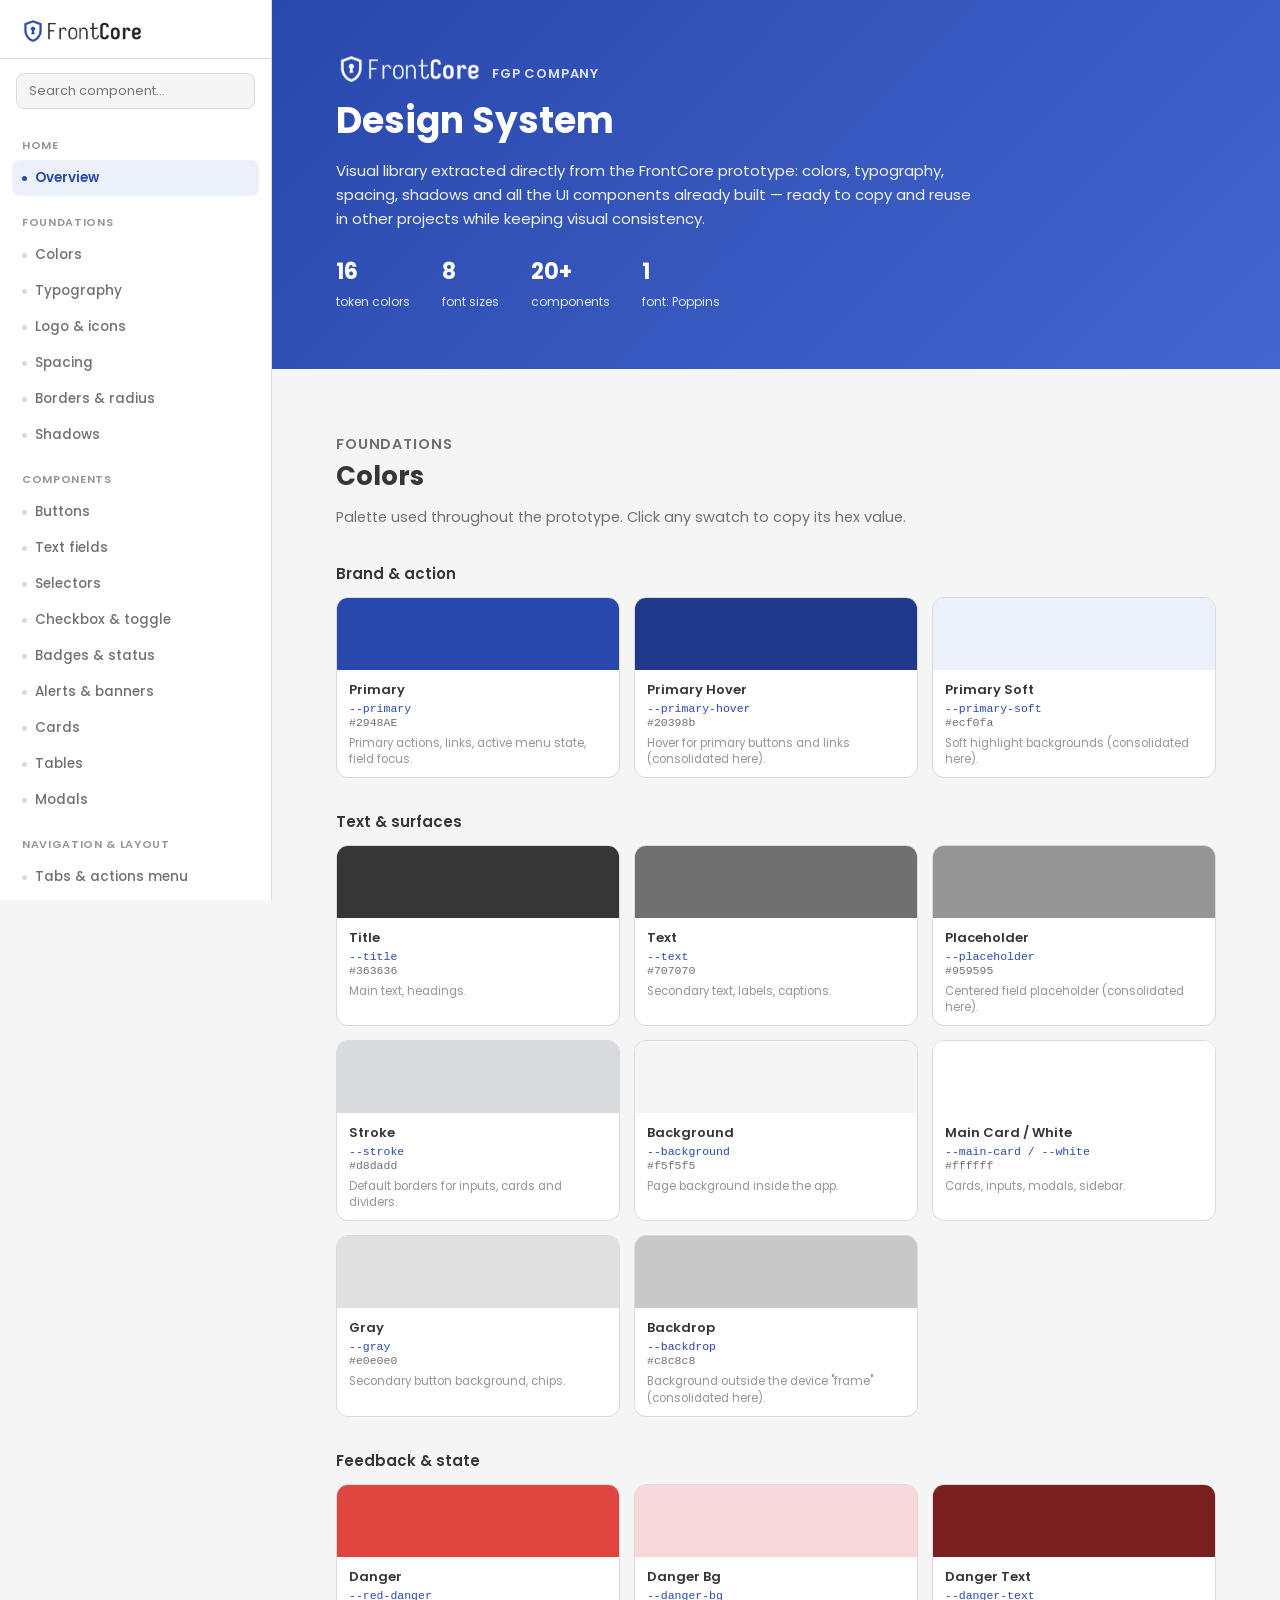
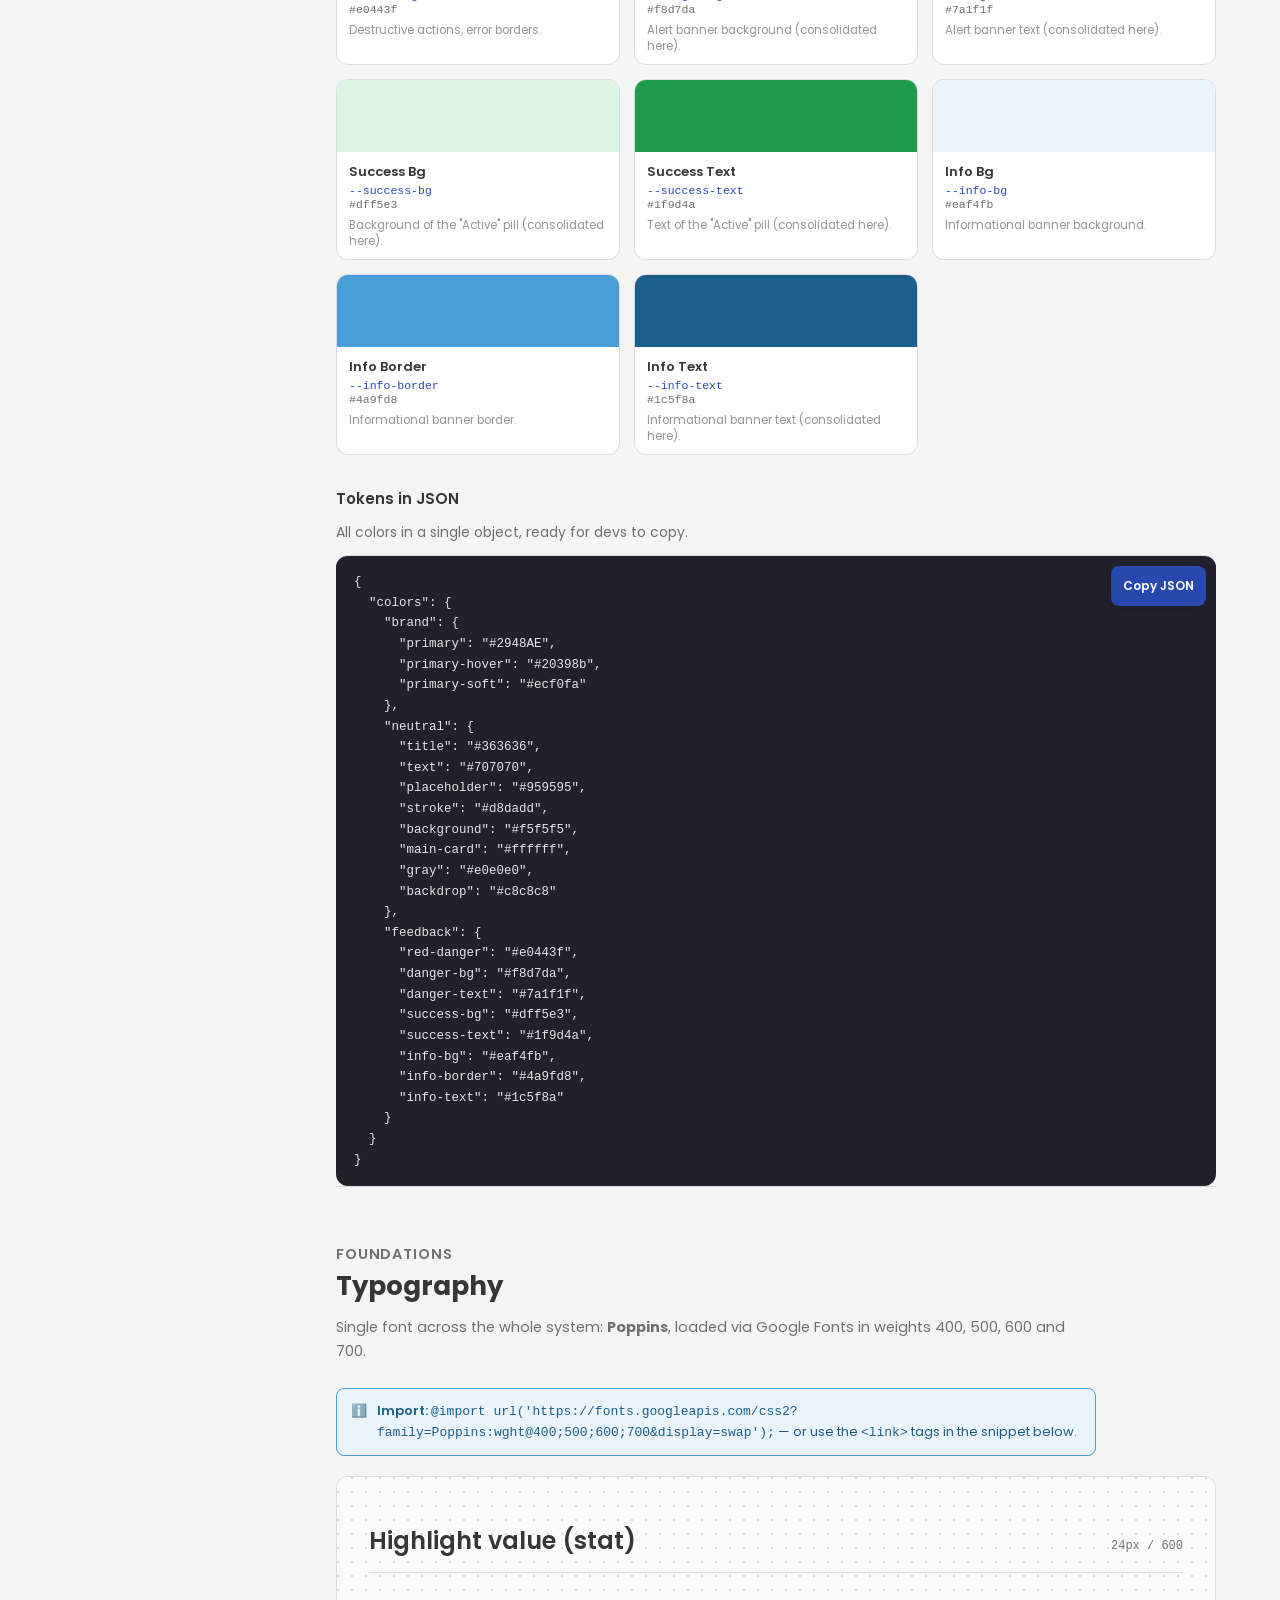
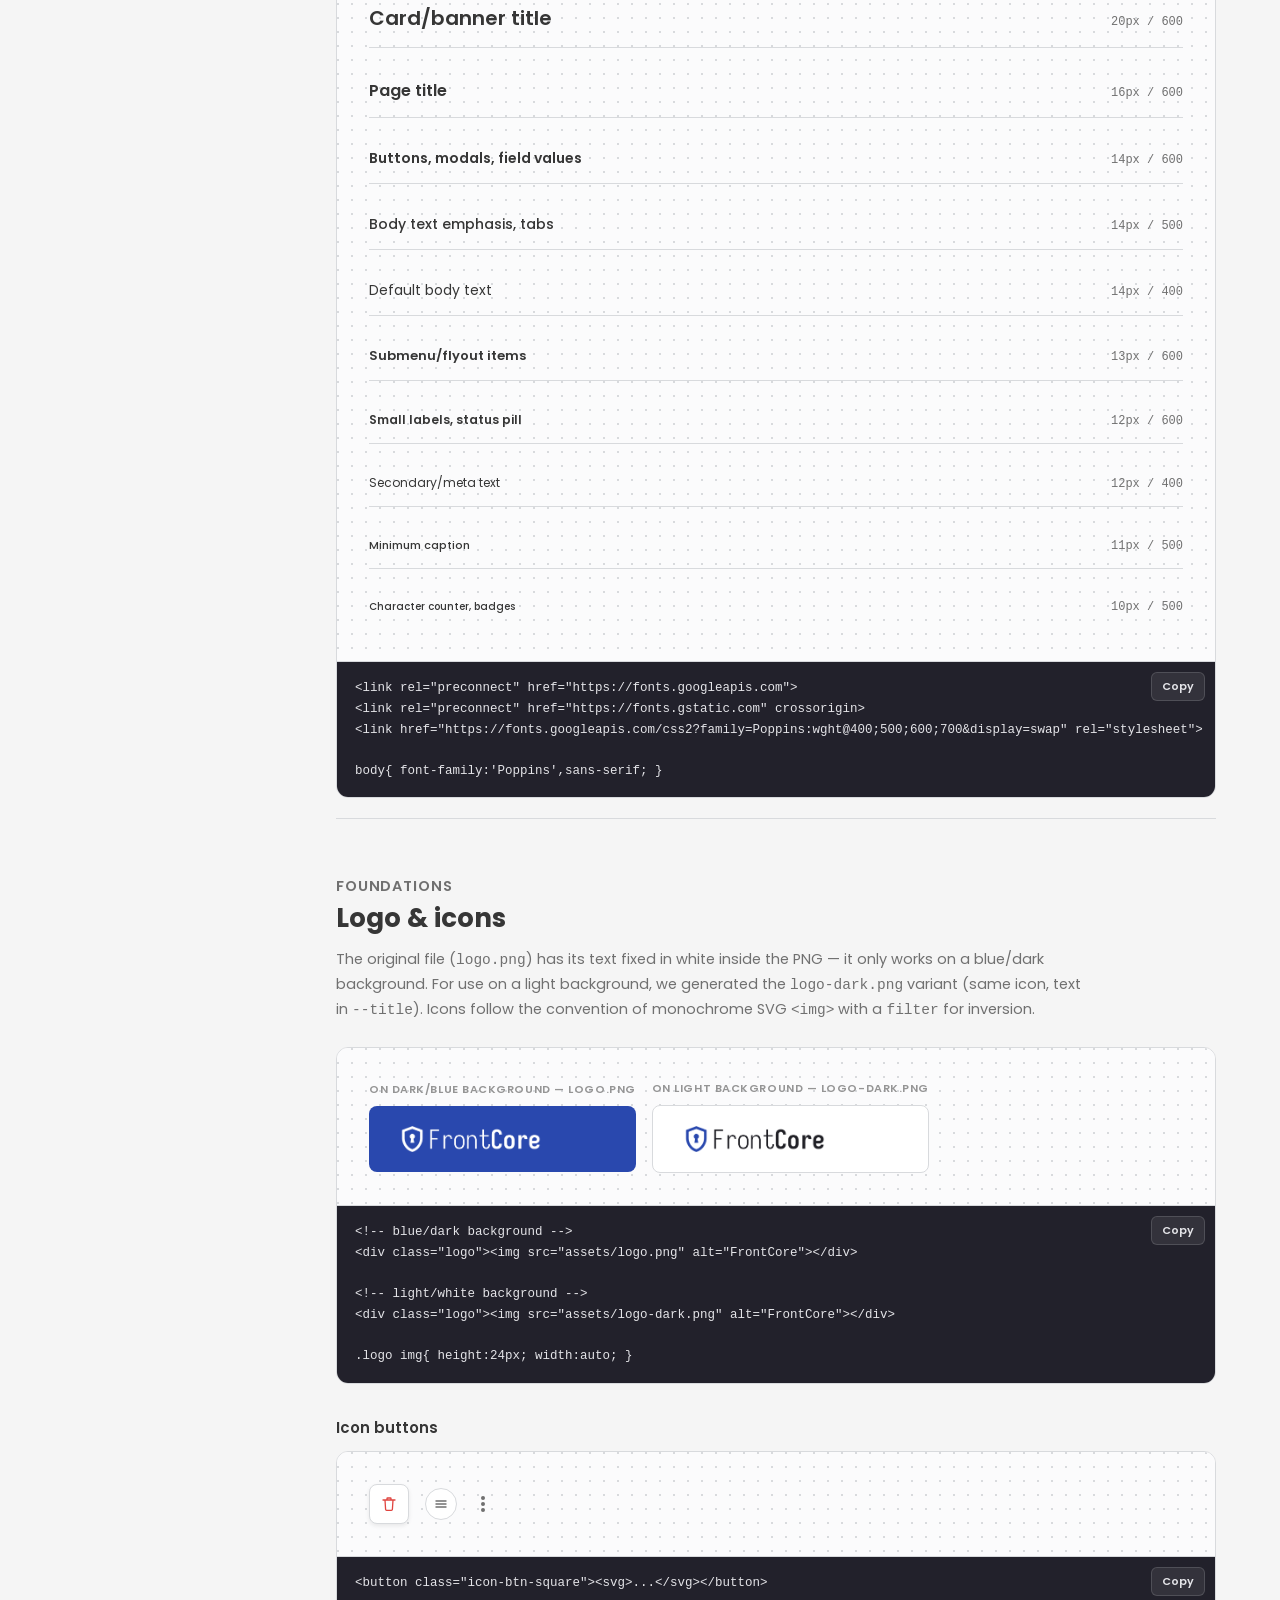
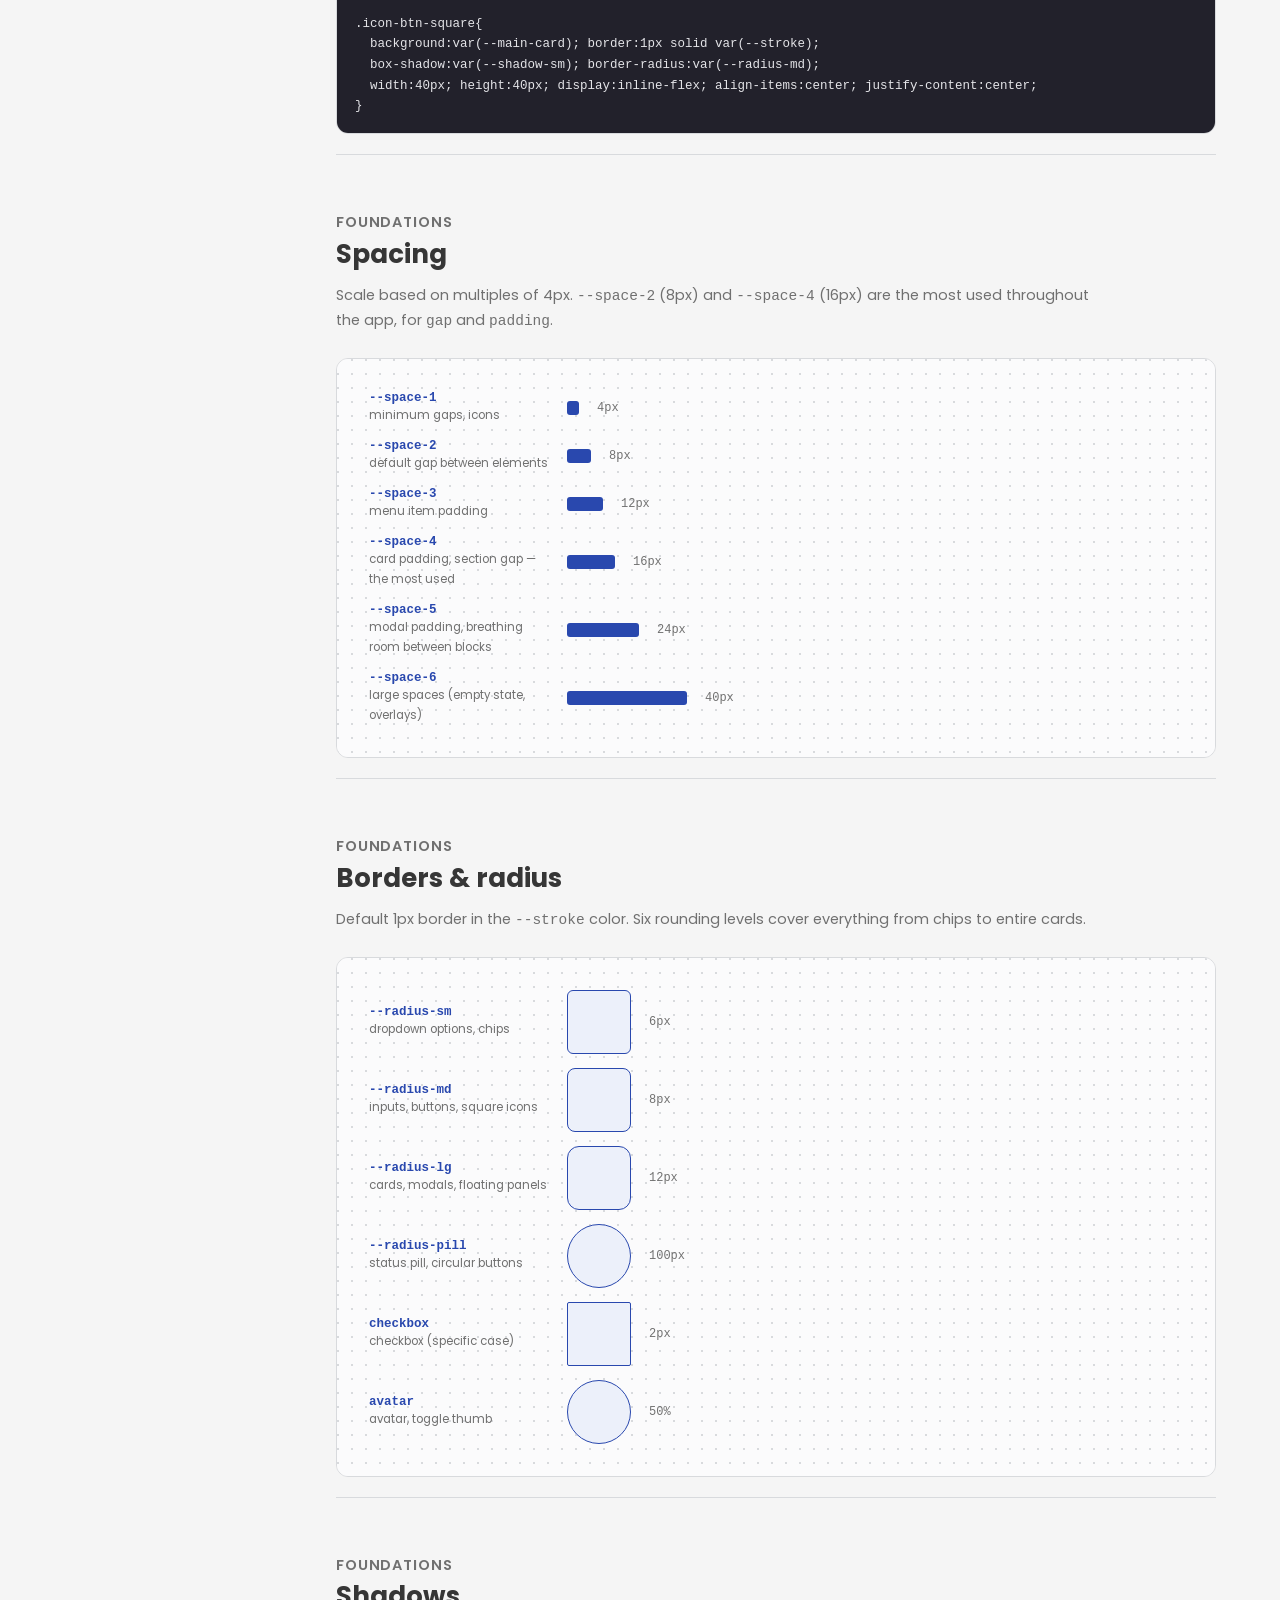
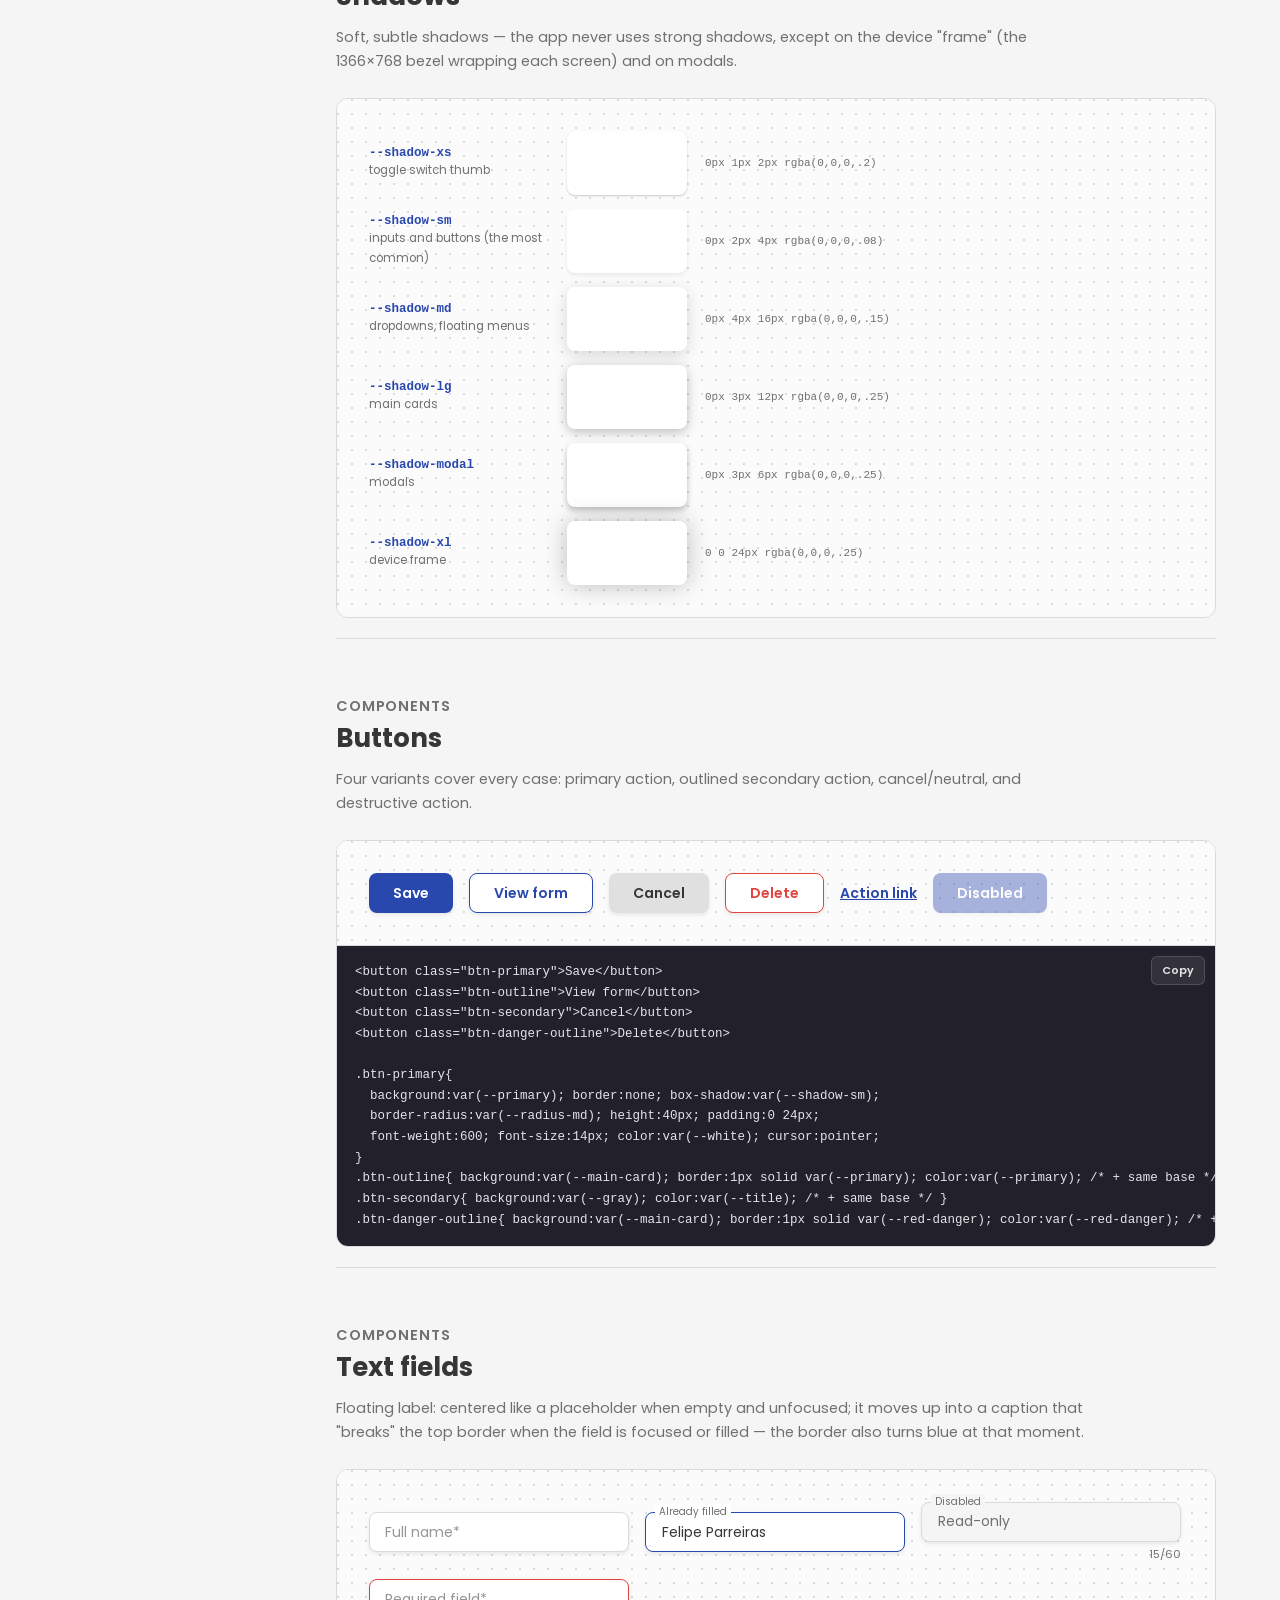
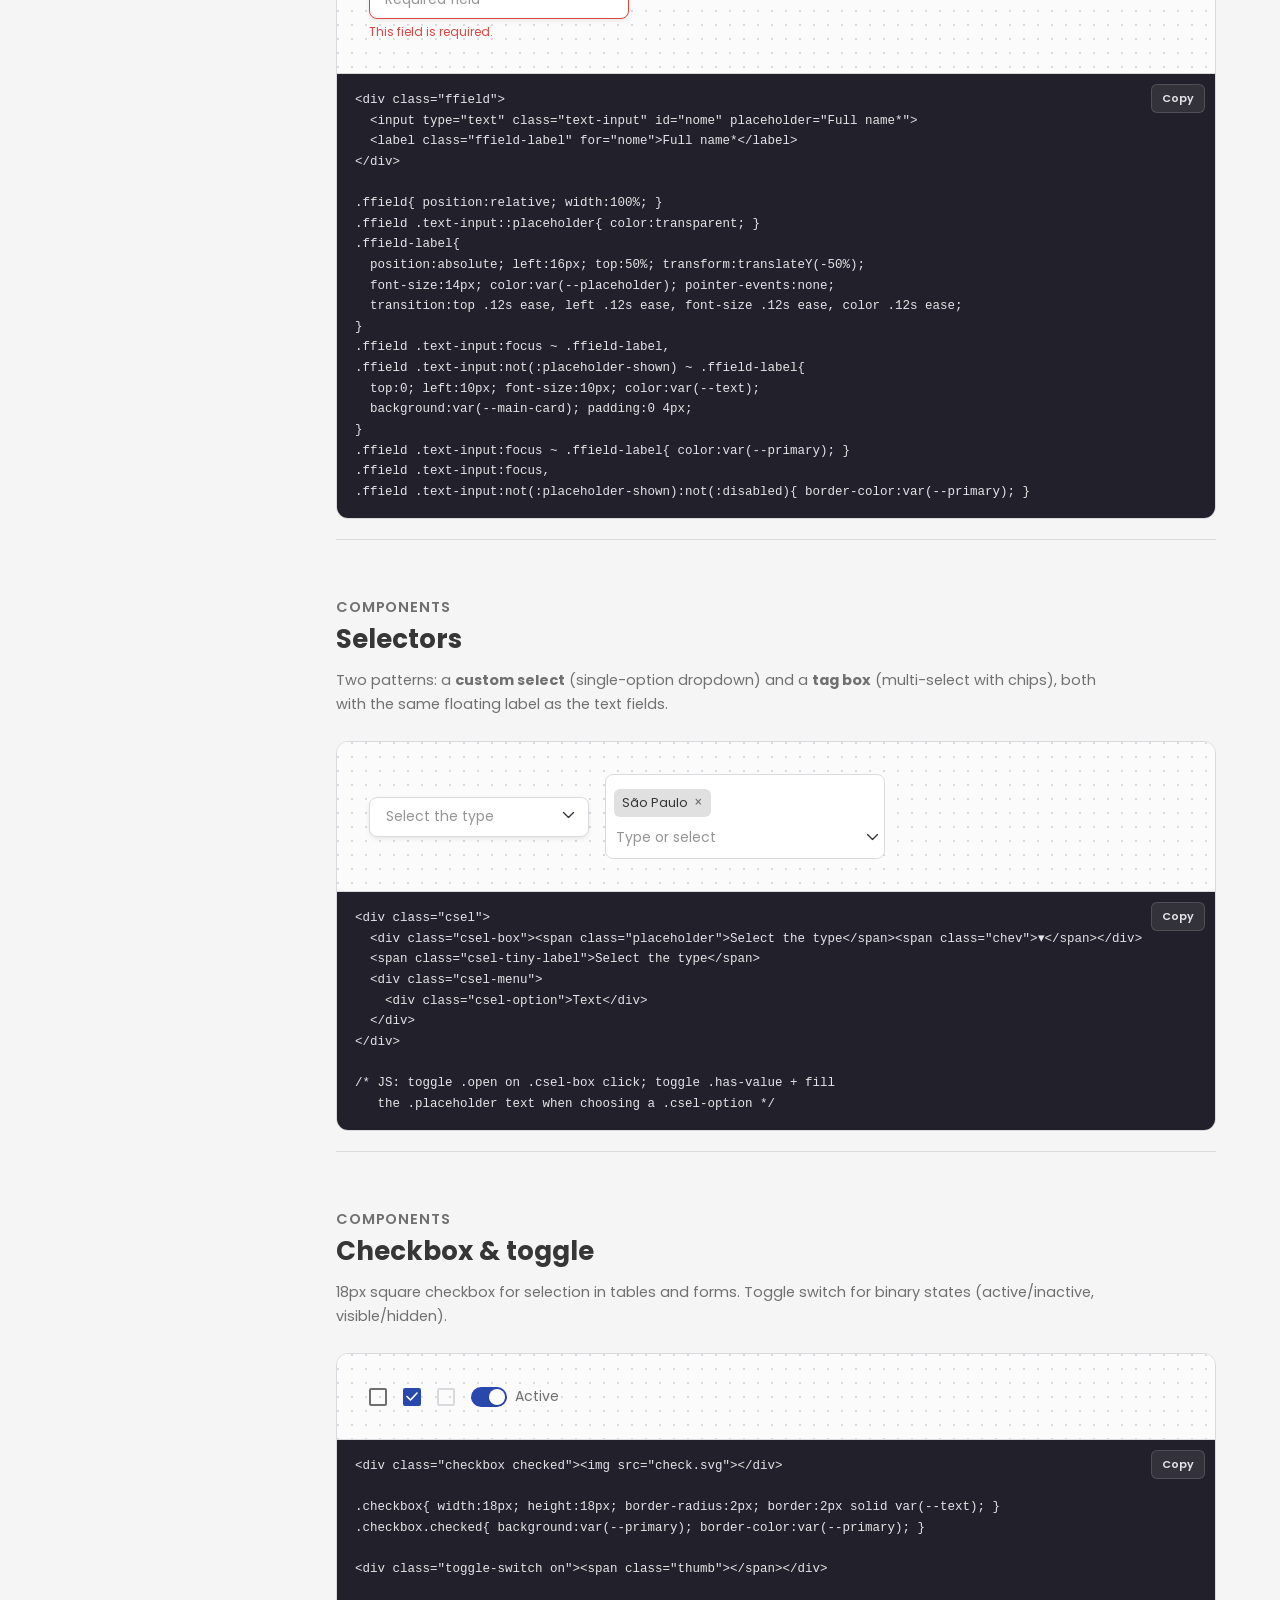
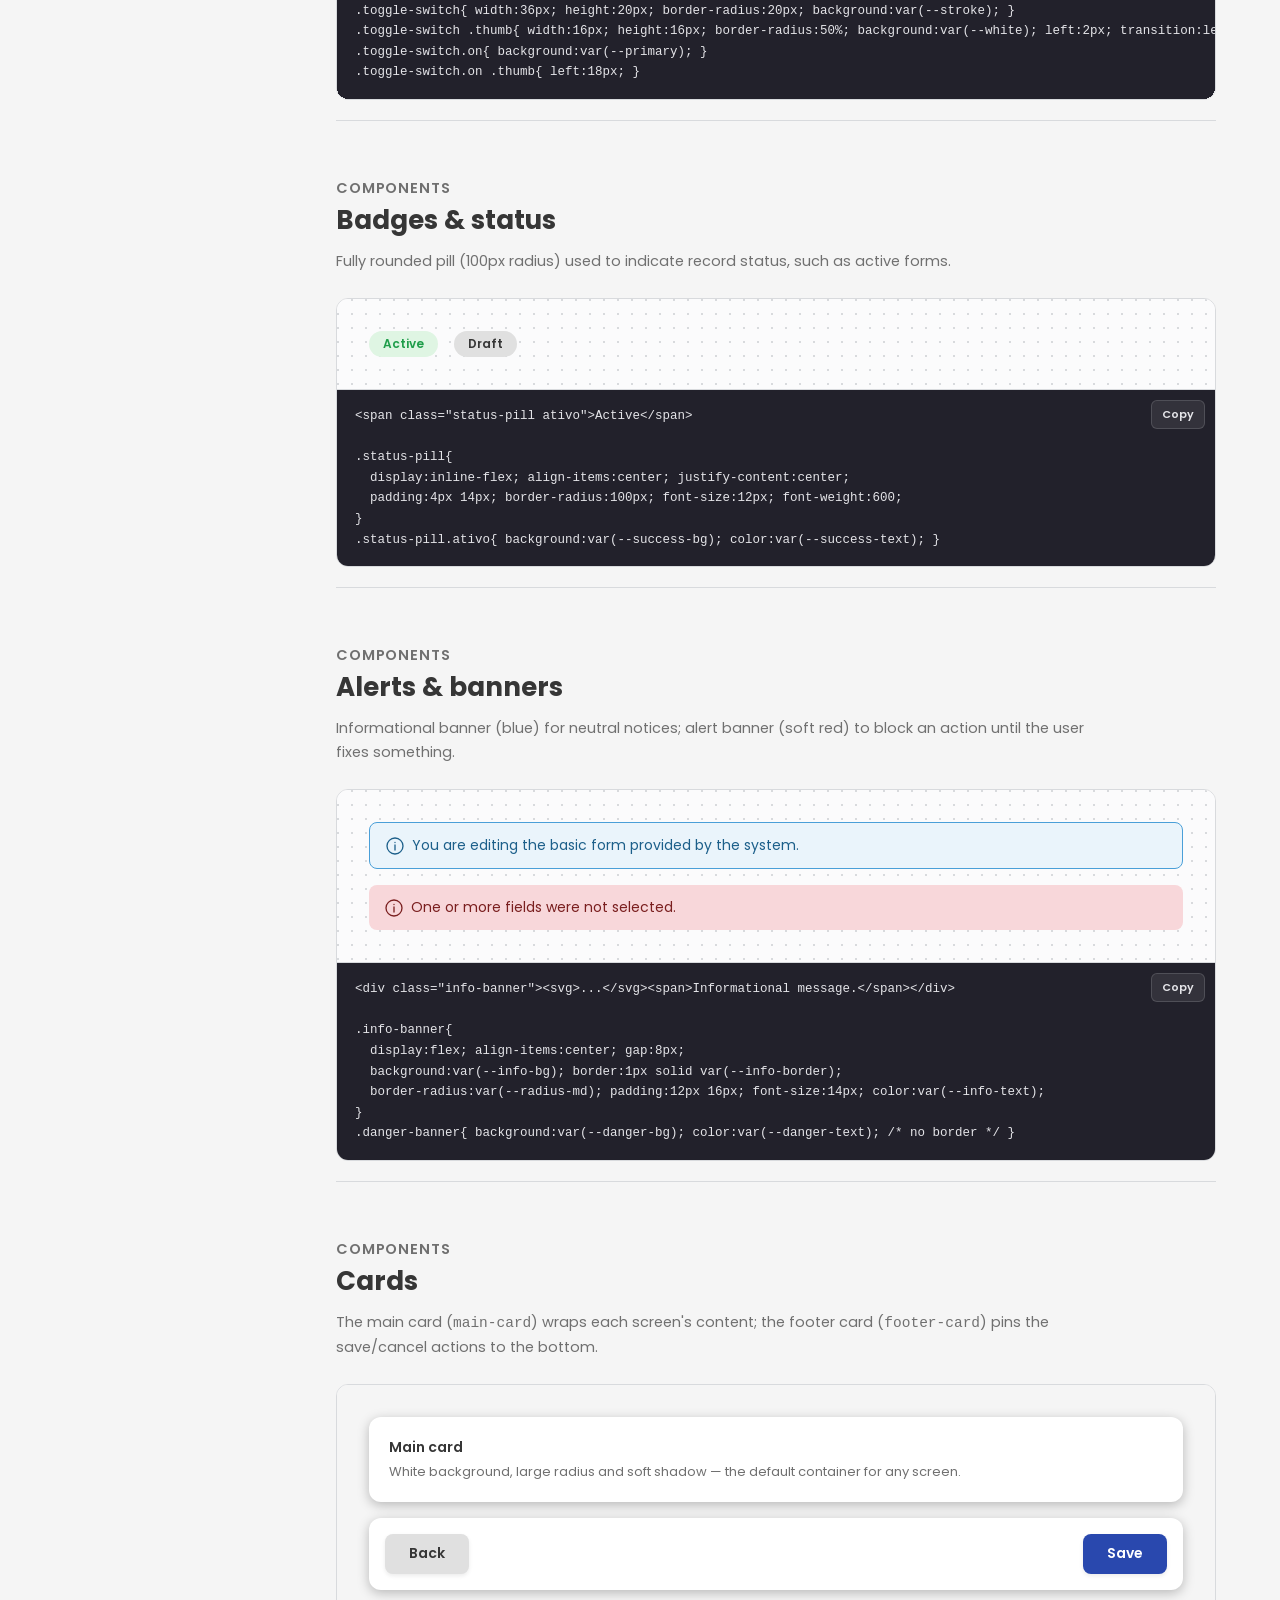
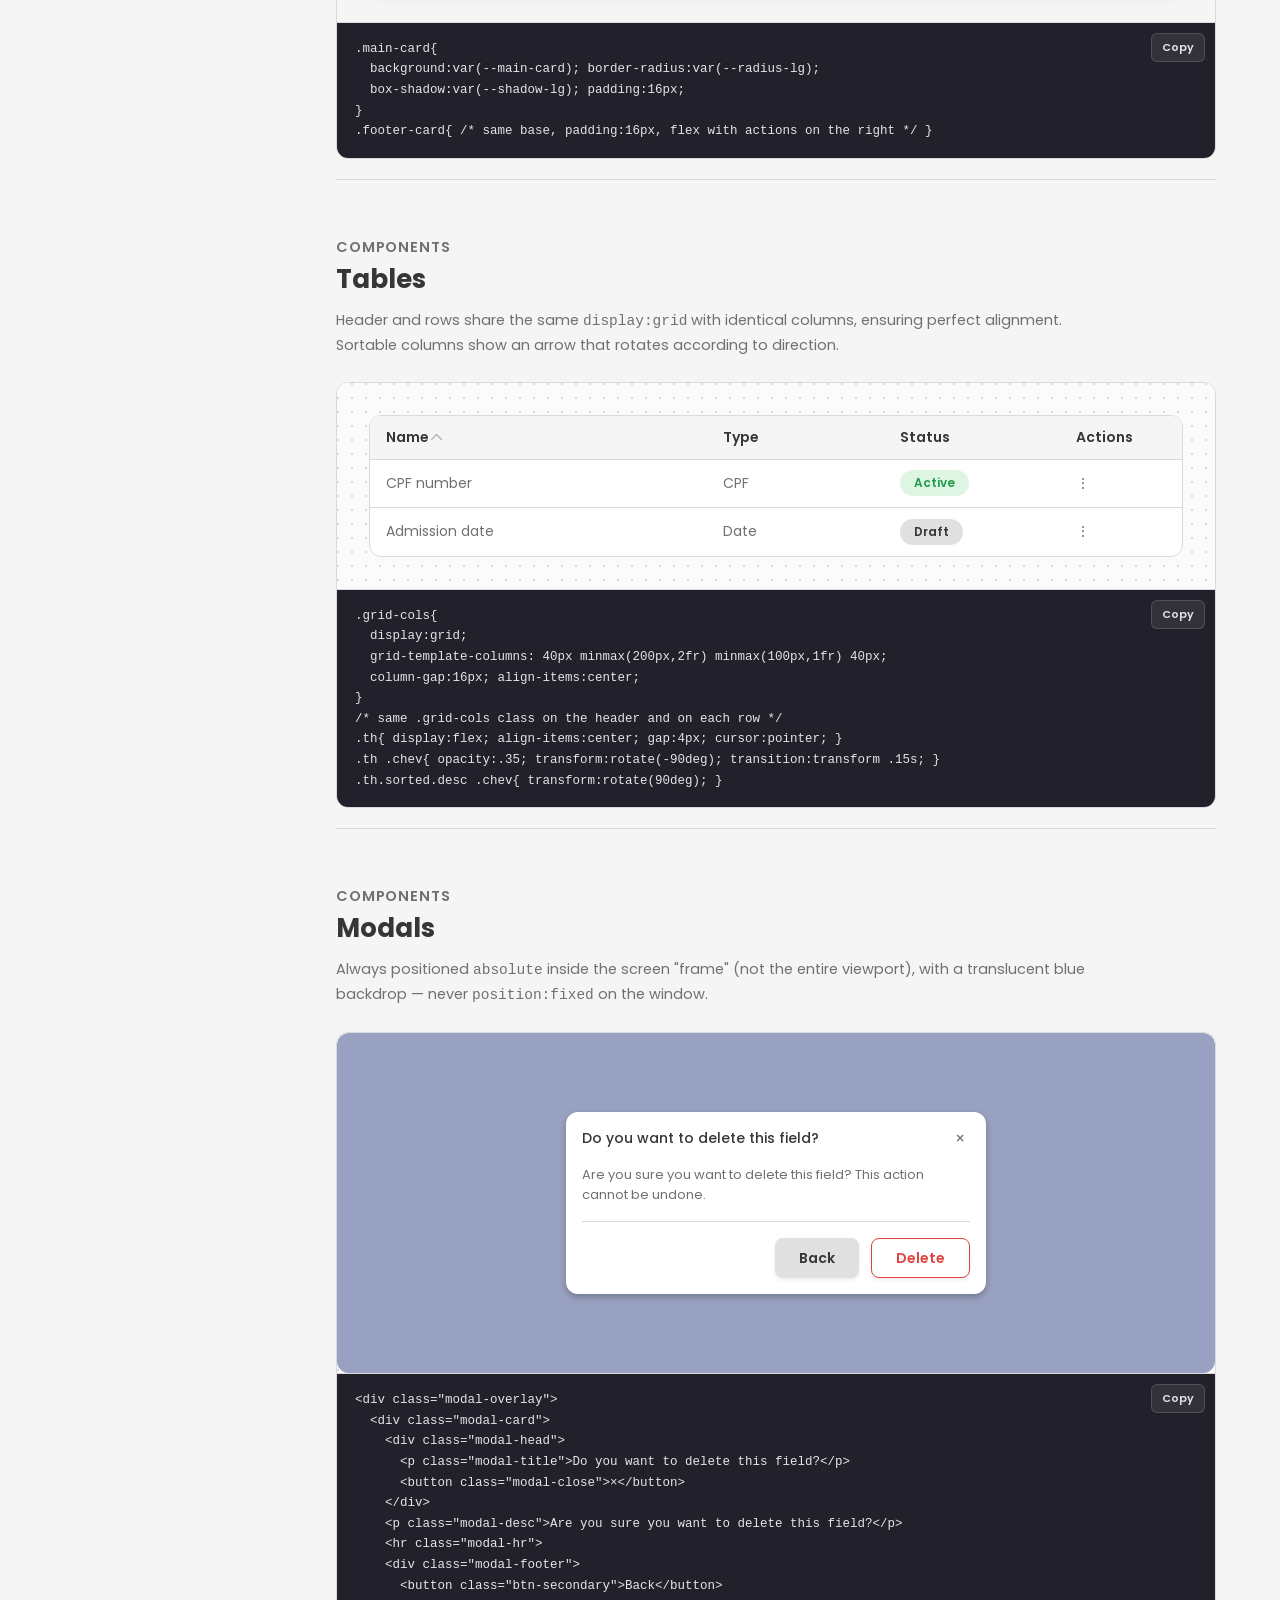
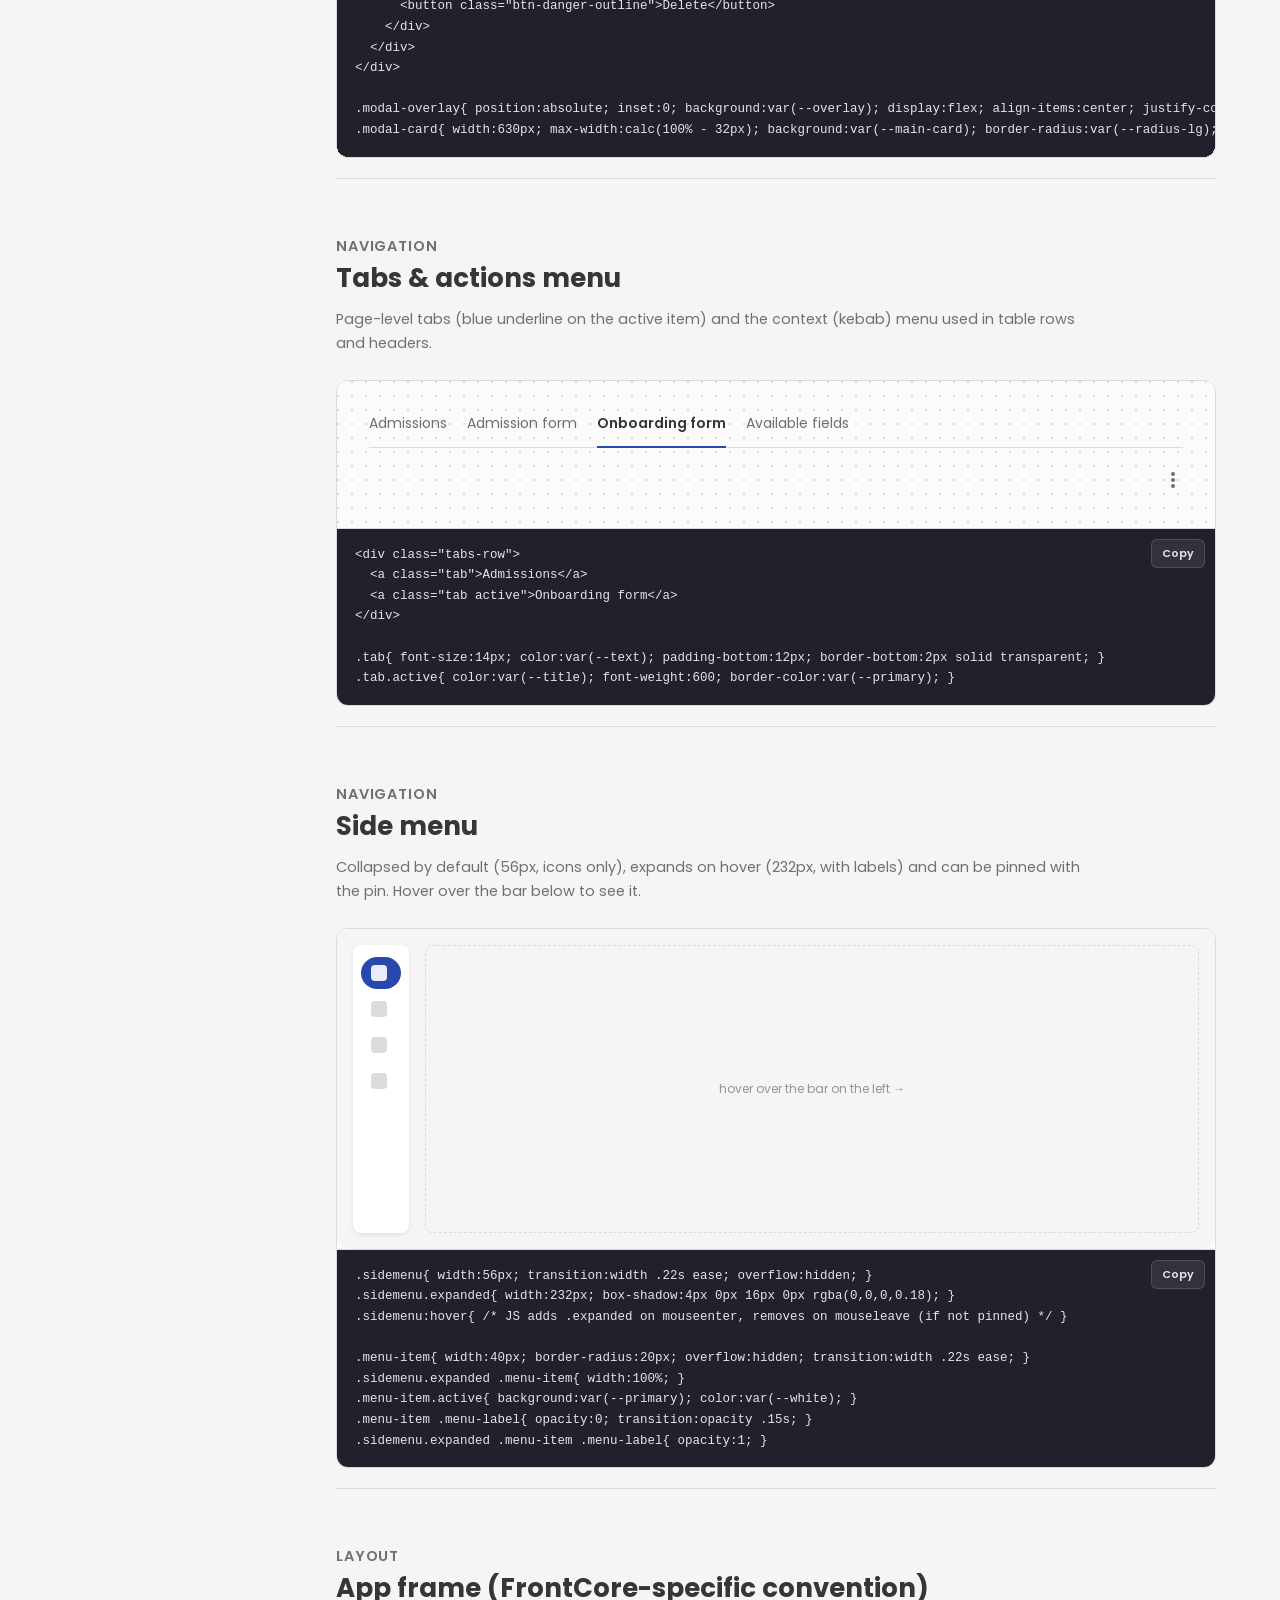
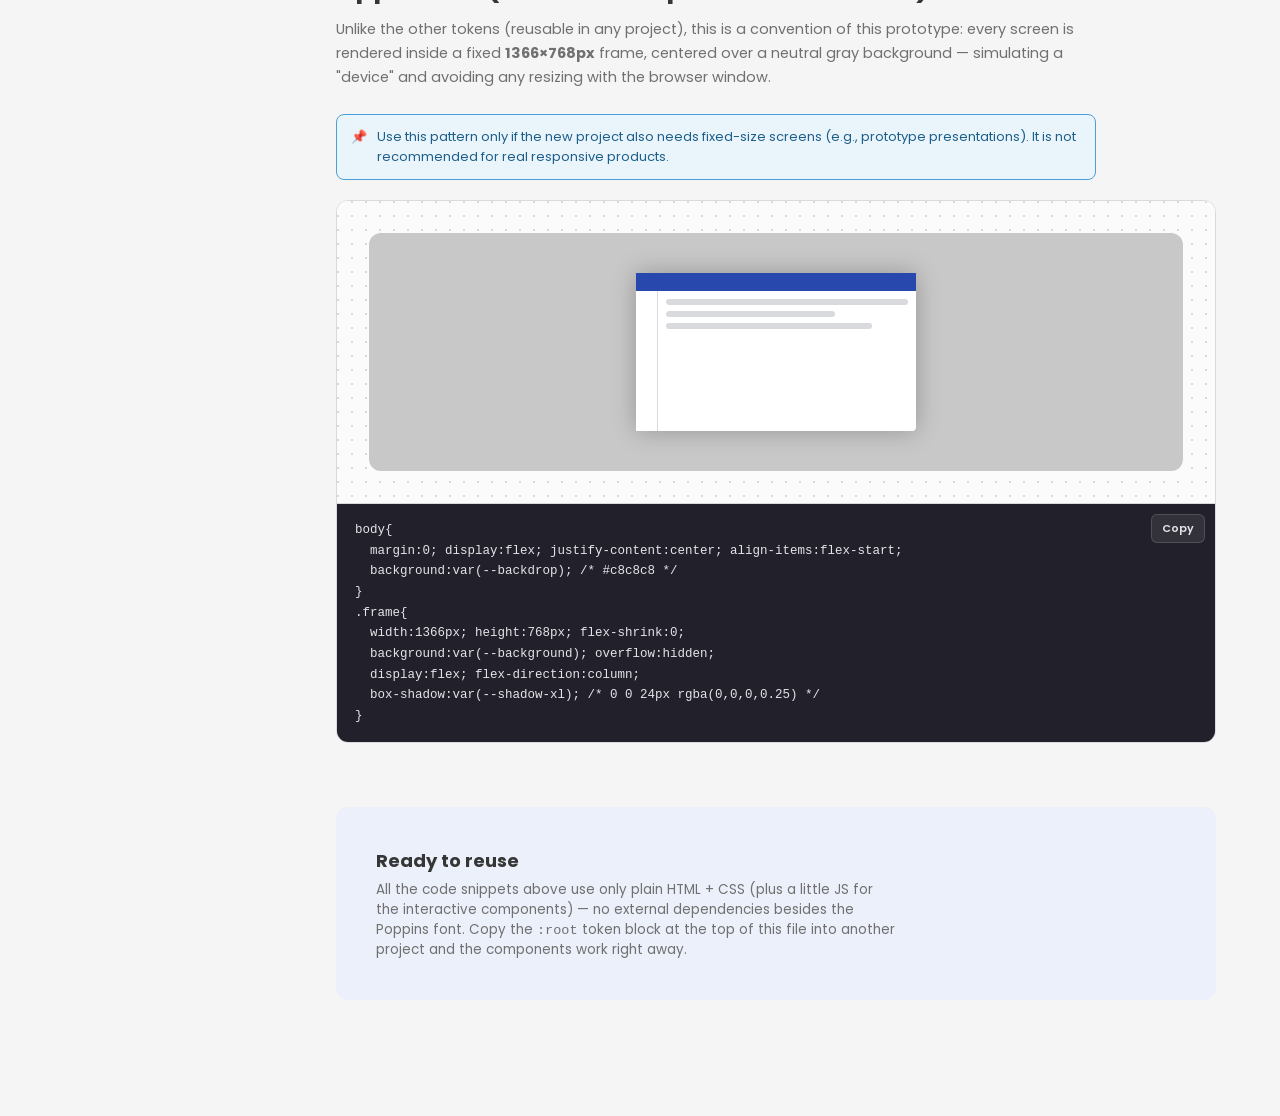
==== commit b8f15b83: "Restore FrontCore design system and remove portfolio experiment Restores the repository content to c" ====
--- a/index.html
+++ b/index.html
@@ -1,295 +1,1303 @@
-<!doctype html>
-<html lang="en" data-theme="day">
+<!DOCTYPE html>
+<html lang="en">
 <head>
-  <meta charset="utf-8">
-  <meta name="viewport" content="width=device-width, initial-scale=1">
-  <meta name="color-scheme" content="light dark">
-  <meta name="theme-color" content="#f1efe8">
-  <meta name="description" content="Felipe Parreiras — Product Designer. An editorial field index of product design, systems, prototypes and front-end work.">
-  <meta property="og:type" content="website">
-  <meta property="og:title" content="Felipe Parreiras — Product Designer">
-  <meta property="og:description" content="A field index of products, systems and interfaces shaped by Felipe Parreiras.">
-  <meta property="og:image" content="assets/reference/crops/felipe-portrait.webp">
-  <title>Felipe Parreiras — Product Designer</title>
-  <link rel="icon" type="image/png" href="assets/reference/images/home-01.png">
-  <link rel="preconnect" href="https://fonts.googleapis.com">
-  <link rel="preconnect" href="https://fonts.gstatic.com" crossorigin>
-  <link href="https://fonts.googleapis.com/css2?family=DM+Mono:wght@400;500&family=DM+Sans:wght@400;500;600;700&family=Fraunces:opsz,wght@9..144,500;9..144,600&family=Manrope:wght@400;500;600;700;800&display=swap" rel="stylesheet">
-  <link rel="stylesheet" href="styles.css?v=2">
-  <script src="script.js?v=2" defer></script>
+<meta charset="UTF-8">
+<meta name="viewport" content="width=device-width, initial-scale=1.0">
+<title>FrontCore — Design System</title>
+<link rel="icon" type="image/svg+xml" href="assets/favicon.svg">
+<link rel="preconnect" href="https://fonts.googleapis.com">
+<link rel="preconnect" href="https://fonts.gstatic.com" crossorigin>
+<link href="https://fonts.googleapis.com/css2?family=Poppins:wght@400;500;600;700&display=swap" rel="stylesheet">
+<style>
+  /* ============================================================
+     TOKENS — faithfully extracted from the FrontCore prototype.
+     Those marked "(consolidated here)" existed as loose values
+     (hex/box-shadow) repeated across files, with no variable of their own;
+     they were organized into tokens to make reuse easier.
+     ============================================================ */
+  :root{
+    --primary:#2948AE;
+    --primary-hover:#20398b;
+    --primary-soft:#ecf0fa;      /* consolidated here */
+    --background:#f5f5f5;
+    --main-card:#ffffff;
+    --white:#ffffff;
+    --title:#363636;
+    --text:#707070;
+    --placeholder:#959595;       /* consolidated here */
+    --stroke:#d8dadd;
+    --gray:#e0e0e0;
+    --backdrop:#c8c8c8;          /* consolidated here */
+    --red-danger:#e0443f;
+    --danger-bg:#f8d7da;         /* consolidated here */
+    --danger-text:#7a1f1f;       /* consolidated here */
+    --success-bg:#dff5e3;        /* consolidated here */
+    --success-text:#1f9d4a;      /* consolidated here */
+    --info-bg:#eaf4fb;
+    --info-border:#4a9fd8;
+    --info-text:#1c5f8a;         /* consolidated here */
+    --overlay:rgba(41,72,174,0.3);
+
+    --radius-sm:6px;
+    --radius-md:8px;
+    --radius-lg:12px;
+    --radius-pill:100px;
+
+    --shadow-xs:0px 1px 2px rgba(0,0,0,0.2);
+    --shadow-sm:0px 2px 4px rgba(0,0,0,0.08);
+    --shadow-md:0px 4px 16px rgba(0,0,0,0.15);
+    --shadow-lg:0px 3px 12px rgba(0,0,0,0.25);
+    --shadow-modal:0px 3px 6px rgba(0,0,0,0.25);
+    --shadow-xl:0 0 24px rgba(0,0,0,0.25);
+
+    --space-1:4px;
+    --space-2:8px;
+    --space-3:12px;
+    --space-4:16px;
+    --space-5:24px;
+    --space-6:40px;
+
+    --font:'Poppins',sans-serif;
+  }
+
+  *{box-sizing:border-box;}
+  html{scroll-behavior:smooth;}
+  html,body{margin:0;font-family:var(--font);color:var(--title);background:var(--background);}
+  img{display:block;max-width:100%;}
+  a{color:inherit;}
+  button{font-family:inherit;}
+  input{font-family:inherit;}
+  code, pre{font-family:'SFMono-Regular',Consolas,'Liberation Mono',Menlo,monospace;}
+
+  /* ---------------- Documentation site layout ---------------- */
+  .app{display:flex;min-height:100vh;}
+
+  .sidenav{
+    width:272px;flex-shrink:0;background:var(--main-card);border-right:1px solid var(--stroke);
+    position:sticky;top:0;height:100vh;overflow-y:auto;display:flex;flex-direction:column;z-index:20;
+  }
+  .sidenav-brand{display:flex;align-items:center;gap:10px;padding:20px 20px 16px;border-bottom:1px solid var(--stroke);}
+  .sidenav-brand img{height:22px;width:auto;}
+  .sidenav-brand .tag{font-size:10px;font-weight:600;color:var(--primary);background:var(--primary-soft);padding:2px 8px;border-radius:var(--radius-pill);letter-spacing:.04em;text-transform:uppercase;}
+  .sidenav-search{padding:14px 16px 6px;}
+  .sidenav-search input{
+    width:100%;height:36px;border:1px solid var(--stroke);border-radius:var(--radius-md);padding:0 12px;
+    font-size:13px;outline:none;background:var(--background);color:var(--title);
+  }
+  .sidenav-search input:focus{border-color:var(--primary);background:var(--main-card);}
+  .sidenav-groups{padding:8px 12px 24px;flex:1;}
+  .nav-group{margin-bottom:4px;}
+  .nav-group-title{font-size:11px;font-weight:600;color:var(--placeholder);text-transform:uppercase;letter-spacing:.06em;padding:14px 10px 6px;}
+  .nav-link{
+    display:flex;align-items:center;gap:8px;padding:8px 10px;border-radius:var(--radius-md);font-size:13.5px;font-weight:500;
+    color:var(--text);cursor:pointer;text-decoration:none;
+  }
+  .nav-link:hover{background:var(--background);color:var(--title);}
+  .nav-link.active{background:var(--primary-soft);color:var(--primary);font-weight:600;}
+  .nav-link .dot{width:5px;height:5px;border-radius:50%;background:var(--stroke);flex-shrink:0;}
+  .nav-link.active .dot{background:var(--primary);}
+  .nav-link.hidden{display:none;}
+
+  .main{flex:1;min-width:0;}
+
+  .hero{
+    background:linear-gradient(135deg,var(--primary) 0%,#4466cc 100%);color:var(--white);
+    padding:56px 64px;display:flex;flex-direction:column;gap:16px;
+  }
+  .hero-eyebrow{display:flex;align-items:center;gap:12px;}
+  .hero-eyebrow img{height:26px;filter:brightness(0) invert(1);}
+  .hero-eyebrow span{font-size:13px;font-weight:600;letter-spacing:.06em;text-transform:uppercase;opacity:.85;line-height:1;position:relative;top:4px;} /* top: fine-tuning to align with the logo baseline */
+  .hero h1{margin:0;font-size:36px;font-weight:700;max-width:720px;line-height:1.25;}
+  .hero p{margin:0;font-size:15px;font-weight:400;max-width:640px;line-height:1.6;opacity:.92;}
+  .hero-stats{display:flex;gap:32px;margin-top:8px;flex-wrap:wrap;}
+  .hero-stat b{display:block;font-size:22px;font-weight:700;}
+  .hero-stat span{font-size:12px;opacity:.85;}
+
+  .content{padding:8px 64px 96px;max-width:1180px;}
+
+  .section{padding-top:56px;scroll-margin-top:24px;}
+  .section-head{margin-bottom:24px;max-width:760px;}
+  .section-kicker{font-size:12px;font-weight:600;color:var(--primary);text-transform:uppercase;letter-spacing:.06em;margin:0 0 6px;}
+  .section-head h2{font-size:26px;font-weight:700;margin:0 0 10px;}
+  .section-head p{font-size:14.5px;color:var(--text);line-height:1.65;margin:0;}
+  .section + .section{border-top:1px solid var(--stroke);}
+
+  .note{
+    display:flex;gap:10px;background:var(--info-bg);border:1px solid var(--info-border);border-radius:var(--radius-md);
+    padding:12px 14px;font-size:13px;color:var(--info-text);line-height:1.55;margin:0 0 20px;max-width:760px;
+  }
+  .note b{font-weight:600;}
+
+  .subhead{font-size:15px;font-weight:600;color:var(--title);margin:32px 0 12px;}
+  .subhead:first-child{margin-top:0;}
+
+  /* ---------------- Demo blocks (preview + copyable code) ---------------- */
+  .demo{border:1px solid var(--stroke);border-radius:var(--radius-lg);overflow:hidden;margin-bottom:20px;background:var(--main-card);}
+  .demo-preview{
+    padding:32px;display:flex;flex-wrap:wrap;align-items:center;gap:16px;
+    background-image:radial-gradient(var(--stroke) 1px, transparent 1px);background-size:14px 14px;background-position:-6px -6px;
+    background-color:#fbfbfc;
+  }
+  .demo-preview.column{flex-direction:column;align-items:stretch;}
+  .demo-label{font-size:11px;font-weight:600;color:var(--placeholder);text-transform:uppercase;letter-spacing:.05em;width:100%;margin-bottom:-6px;}
+  .demo-code{position:relative;border-top:1px solid var(--stroke);}
+  .demo-code pre{margin:0;padding:16px 52px 16px 18px;font-size:12.5px;line-height:1.65;color:#e4e4e8;background:#22212b;overflow-x:auto;}
+  .copy-btn{
+    position:absolute;top:10px;right:10px;background:rgba(255,255,255,0.08);border:1px solid rgba(255,255,255,0.14);
+    color:#e4e4e8;font-size:11px;font-weight:600;padding:5px 10px;border-radius:var(--radius-sm);cursor:pointer;
+    display:flex;align-items:center;gap:5px;
+  }
+  .copy-btn:hover{background:rgba(255,255,255,0.16);}
+  .copy-btn.copied{background:var(--primary);border-color:var(--primary);color:var(--white);}
+
+  /* ---------------- Tokens: colors ---------------- */
+  .swatch-grid{display:grid;grid-template-columns:repeat(auto-fill,minmax(210px,1fr));gap:14px;}
+  .swatch{border:1px solid var(--stroke);border-radius:var(--radius-lg);overflow:hidden;cursor:pointer;background:var(--main-card);transition:box-shadow .15s;}
+  .swatch:hover{box-shadow:var(--shadow-sm);}
+  .swatch-color{height:72px;position:relative;}
+  .swatch-copied-tag{
+    position:absolute;inset:0;display:flex;align-items:center;justify-content:center;background:rgba(0,0,0,0.45);
+    color:#fff;font-size:12px;font-weight:600;opacity:0;transition:opacity .15s;
+  }
+  .swatch.copied .swatch-copied-tag{opacity:1;}
+  .swatch-meta{padding:10px 12px;}
+  .swatch-name{font-size:13px;font-weight:600;color:var(--title);}
+  .swatch-var{font-size:11.5px;color:var(--primary);font-family:monospace;margin-top:2px;}
+  .swatch-hex{font-size:11.5px;color:var(--text);margin-top:1px;font-family:monospace;}
+  .swatch-usage{font-size:11.5px;color:var(--placeholder);margin-top:6px;line-height:1.4;}
+
+  /* ---------------- Typography ---------------- */
+  .type-row{display:flex;align-items:baseline;gap:20px;padding:14px 0;border-bottom:1px solid var(--stroke);}
+  .type-row:last-child{border-bottom:none;}
+  .type-sample{flex:1;color:var(--title);}
+  .type-meta{font-size:12px;color:var(--text);font-family:monospace;white-space:nowrap;}
+
+  /* ---------------- Spacing / radius / shadow samples ---------------- */
+  .token-list{display:flex;flex-direction:column;gap:14px;}
+  .token-list-item{display:flex;align-items:center;gap:18px;}
+  .token-visual-bar{height:14px;background:var(--primary);border-radius:3px;}
+  .token-visual-box{width:64px;height:64px;background:var(--primary-soft);border:1.5px solid var(--primary);flex-shrink:0;}
+  .token-visual-shadow{width:120px;height:64px;background:var(--main-card);border-radius:var(--radius-md);flex-shrink:0;}
+  .token-label{width:180px;flex-shrink:0;font-size:13px;color:var(--title);}
+  .token-label b{display:block;font-family:monospace;font-size:12.5px;color:var(--primary);font-weight:600;}
+  .token-label span{color:var(--text);font-size:11.5px;}
+
+  /* ================= REAL APP COMPONENTS ================= */
+
+  /* Buttons */
+  .btn-primary{
+    background:var(--primary);border:none;box-shadow:var(--shadow-sm);border-radius:var(--radius-md);
+    height:40px;padding:0 24px;font-weight:600;font-size:14px;color:var(--white);cursor:pointer;
+    display:inline-flex;align-items:center;justify-content:center;
+  }
+  .btn-primary:hover{background:var(--primary-hover);}
+  .btn-primary:disabled{opacity:.4;cursor:not-allowed;}
+  .btn-outline{
+    background:var(--main-card);border:1px solid var(--primary);box-shadow:var(--shadow-sm);
+    border-radius:var(--radius-md);height:40px;padding:0 24px;display:inline-flex;align-items:center;justify-content:center;
+    color:var(--primary);font-weight:600;font-size:14px;cursor:pointer;
+  }
+  .btn-secondary{
+    background:var(--gray);border:none;box-shadow:var(--shadow-sm);border-radius:var(--radius-md);
+    height:40px;padding:0 24px;font-weight:600;font-size:14px;color:var(--title);cursor:pointer;
+    display:inline-flex;align-items:center;justify-content:center;
+  }
+  .btn-danger-outline{
+    background:var(--main-card);border:1px solid var(--red-danger);box-shadow:var(--shadow-sm);
+    border-radius:var(--radius-md);height:40px;padding:0 24px;font-weight:600;font-size:14px;color:var(--red-danger);cursor:pointer;
+    display:inline-flex;align-items:center;justify-content:center;
+  }
+  .btn-link{background:transparent;border:none;padding:0;font-weight:600;font-size:14px;color:var(--primary);text-decoration:underline;cursor:pointer;}
+  .icon-btn-square{
+    background:var(--main-card);border:1px solid var(--stroke);box-shadow:var(--shadow-sm);
+    border-radius:var(--radius-md);width:40px;height:40px;display:inline-flex;align-items:center;justify-content:center;cursor:pointer;
+  }
+  .icon-btn-circle{width:32px;height:32px;border-radius:var(--radius-pill);border:1px solid var(--stroke);background:var(--main-card);display:inline-flex;align-items:center;justify-content:center;cursor:pointer;}
+  .icon-btn-circle:hover{background:var(--background);}
+  .btn-primary img,.btn-outline img{width:14px;filter:brightness(0) invert(1);}
+
+  /* Floating label input */
+  .field-group{width:260px;display:flex;flex-direction:column;gap:4px;}
+  .text-input{
+    width:100%;height:40px;background:var(--main-card);border:1px solid var(--stroke);border-radius:var(--radius-md);
+    box-shadow:var(--shadow-sm);padding:8px 16px;font-size:14px;color:var(--title);outline:none;
+  }
+  .text-input:focus,.text-input:not(:placeholder-shown):not(:disabled){border-color:var(--primary);}
+  .text-input.invalid{border-color:var(--red-danger);}
+  .text-input:disabled{background:var(--background);color:var(--text);cursor:not-allowed;}
+  .ffield{position:relative;width:100%;}
+  .ffield .text-input{width:100%;}
+  .ffield .text-input::placeholder{color:transparent;}
+  .ffield-label{
+    position:absolute;left:16px;top:50%;transform:translateY(-50%);font-size:14px;color:var(--placeholder);
+    pointer-events:none;background:transparent;transition:top .12s ease,left .12s ease,font-size .12s ease,color .12s ease,background-color .12s ease;
+  }
+  .ffield .text-input:focus ~ .ffield-label,.ffield .text-input:not(:placeholder-shown) ~ .ffield-label{
+    top:0;left:10px;font-size:10px;color:var(--text);background:var(--main-card);padding:0 4px;
+  }
+  .ffield .text-input:focus ~ .ffield-label{color:var(--primary);}
+  .ffield .text-input:disabled ~ .ffield-label{background:var(--background);}
+  .field-counter{align-self:flex-end;font-size:11px;color:var(--text);}
+  .field-error{font-size:12px;color:var(--red-danger);}
+
+  /* Custom select */
+  .csel{position:relative;width:220px;}
+  .csel-box{
+    width:100%;height:40px;background:var(--main-card);border:1px solid var(--stroke);border-radius:var(--radius-md);
+    box-shadow:var(--shadow-sm);padding:8px 16px;display:flex;align-items:center;justify-content:space-between;gap:8px;cursor:pointer;font-size:14px;color:var(--title);
+  }
+  .csel-box .placeholder{color:var(--placeholder);transition:opacity .12s ease;}
+  .csel.open .csel-box .placeholder{opacity:0;}
+  .csel.open .csel-box{border-color:var(--primary);}
+  .csel-box .chev{width:7px;flex-shrink:0;transform:rotate(90deg);transition:transform .15s;}
+  .csel.open .csel-box .chev{transform:rotate(-90deg);}
+  .tagbox .chev{width:7px;flex-shrink:0;transform:rotate(90deg);transition:transform .15s;}
+  .tagbox.open .chev{transform:rotate(-90deg);}
+  .csel-menu{display:none;position:absolute;top:calc(100% + 4px);left:0;right:0;background:var(--main-card);border:1px solid var(--stroke);border-radius:var(--radius-md);box-shadow:var(--shadow-md);z-index:30;max-height:180px;overflow-y:auto;padding:4px;}
+  .csel.open .csel-menu{display:block;}
+  .csel-option{padding:8px 12px;font-size:14px;border-radius:var(--radius-sm);cursor:pointer;color:var(--title);}
+  .csel-option:hover{background:var(--background);}
+  .csel-option.selected{color:var(--primary);font-weight:600;}
+  .csel-tiny-label{position:absolute;top:-6px;left:10px;background:var(--main-card);padding:0 4px;font-size:10px;color:var(--text);opacity:0;pointer-events:none;transition:opacity .12s ease,color .12s ease;}
+  .csel.open .csel-tiny-label,.csel.has-value .csel-tiny-label{opacity:1;}
+  .csel.open .csel-tiny-label{color:var(--primary);}
+
+  /* Tag multiselect */
+  .tagbox{background:var(--main-card);border:1px solid var(--stroke);border-radius:var(--radius-md);padding:8px;display:flex;flex-direction:column;gap:8px;position:relative;width:280px;transition:padding-top .12s ease,border-color .12s ease;}
+  .tagbox.open,.tagbox.has-value{padding-top:14px;}
+  .tagbox.open{border-color:var(--primary);}
+  .tag-list{display:flex;flex-wrap:wrap;gap:6px;}
+  .tag-chip{background:var(--gray);border-radius:var(--radius-sm);padding:4px 8px;font-size:13px;color:var(--title);display:flex;align-items:center;gap:6px;}
+  .tag-chip button{background:transparent;border:none;padding:0;cursor:pointer;color:var(--text);display:flex;}
+  .tag-input-row{display:flex;align-items:center;justify-content:space-between;gap:8px;cursor:text;}
+  .tag-input-row input{flex:1;border:none;outline:none;font-size:14px;font-family:inherit;min-width:60px;color:var(--title);}
+  .tag-input-row input::placeholder{color:var(--placeholder);}
+
+  /* Checkbox / toggle */
+  .checkbox{width:18px;height:18px;border-radius:2px;border:2px solid var(--text);cursor:pointer;display:flex;align-items:center;justify-content:center;flex-shrink:0;}
+  .checkbox.checked{background:var(--primary);border-color:var(--primary);}
+  .checkbox.locked{border-color:var(--stroke);cursor:not-allowed;}
+  .toggle-switch{width:36px;height:20px;border-radius:20px;background:var(--stroke);position:relative;cursor:pointer;flex-shrink:0;transition:background .15s;}
+  .toggle-switch .thumb{position:absolute;top:2px;left:2px;width:16px;height:16px;border-radius:50%;background:var(--white);transition:left .15s;box-shadow:var(--shadow-xs);}
+  .toggle-switch.on{background:var(--primary);}
+  .toggle-switch.on .thumb{left:18px;}
+  .toggle-row{display:flex;align-items:center;gap:8px;}
+  .toggle-label{font-size:14px;color:var(--text);}
+
+  /* Status pill */
+  .status-pill{display:inline-flex;align-items:center;justify-content:center;padding:4px 14px;border-radius:var(--radius-pill);font-size:12px;font-weight:600;white-space:nowrap;}
+  .status-pill.ativo{background:var(--success-bg);color:var(--success-text);}
+  .status-pill.rascunho{background:var(--gray);color:var(--title);}
+
+  /* Banners */
+  .info-banner{display:flex;align-items:center;gap:8px;background:var(--info-bg);border:1px solid var(--info-border);border-radius:var(--radius-md);padding:12px 16px;font-size:14px;color:var(--info-text);width:100%;}
+  .danger-banner{display:flex;align-items:center;gap:8px;background:var(--danger-bg);border-radius:var(--radius-md);padding:12px 16px;font-size:14px;color:var(--danger-text);width:100%;}
+
+  /* Cards */
+  .main-card-demo{background:var(--main-card);border-radius:var(--radius-lg);box-shadow:var(--shadow-lg);padding:20px;width:100%;}
+  .footer-card-demo{background:var(--main-card);border-radius:var(--radius-lg);box-shadow:var(--shadow-lg);padding:16px;width:100%;display:flex;align-items:center;justify-content:space-between;gap:16px;}
+
+  /* Table */
+  .table-demo{width:100%;background:var(--main-card);border:1px solid var(--stroke);border-radius:var(--radius-lg);overflow:hidden;}
+  .grid-cols-demo{display:grid;grid-template-columns:minmax(160px,2fr) minmax(120px,1fr) minmax(120px,1fr) 90px;column-gap:16px;align-items:center;padding:0 16px;}
+  .table-head-demo{background:var(--background);height:44px;border-bottom:1px solid var(--stroke);}
+  .th-demo{display:flex;align-items:center;gap:4px;font-size:14px;font-weight:600;color:var(--title);cursor:pointer;user-select:none;}
+  .th-demo .chev{width:7px;height:12px;opacity:.35;transform:rotate(-90deg);}
+  .row-demo{height:48px;border-bottom:1px solid var(--stroke);font-size:14px;color:var(--text);}
+  .row-demo:last-child{border-bottom:none;}
+  .cell-status{display:flex;}
+
+  /* Kebab / dropdown */
+  .kebab-btn{background:transparent;border:none;padding:8px;cursor:pointer;display:flex;align-items:center;justify-content:center;border-radius:var(--radius-pill);}
+  .kebab-btn:hover{background:var(--background);}
+  .kebab-wrap{position:relative;display:inline-block;}
+  .dropdown-menu-demo{position:absolute;top:calc(100% + 4px);right:0;min-width:200px;background:var(--main-card);border:1px solid var(--stroke);border-radius:var(--radius-md);box-shadow:var(--shadow-md);z-index:30;padding:4px;display:none;}
+  .dropdown-menu-demo.show{display:block;}
+  .dropdown-item-demo{padding:10px 12px;font-size:14px;border-radius:var(--radius-sm);cursor:pointer;color:var(--title);white-space:nowrap;}
+  .dropdown-item-demo:hover{background:var(--background);}
+  .dropdown-item-demo.danger{color:var(--red-danger);}
+
+  /* Modal */
+  .modal-stage{position:relative;height:340px;background:var(--backdrop);border-radius:var(--radius-lg);display:flex;align-items:center;justify-content:center;overflow:hidden;}
+  .modal-overlay-demo{position:absolute;inset:0;background:var(--overlay);display:flex;align-items:center;justify-content:center;}
+  .modal-card-demo{width:78%;max-width:420px;background:var(--main-card);border-radius:var(--radius-lg);box-shadow:var(--shadow-modal);padding:16px;display:flex;flex-direction:column;gap:16px;}
+  .modal-head-demo{display:flex;align-items:center;justify-content:space-between;}
+  .modal-title-demo{margin:0;font-size:14px;font-weight:500;color:var(--title);}
+  .modal-close-demo{background:transparent;border:none;padding:0;width:20px;height:20px;cursor:pointer;color:var(--text);font-size:16px;line-height:1;}
+  .modal-desc-demo{margin:0;font-size:13px;color:var(--text);}
+  .modal-hr-demo{border:none;border-top:1px solid var(--stroke);margin:0;}
+  .modal-footer-demo{display:flex;justify-content:flex-end;gap:12px;}
+
+  /* Tabs / breadcrumb */
+  .tabs-row{display:flex;align-items:center;gap:20px;border-bottom:1px solid var(--stroke);padding-bottom:12px;}
+  .tab-demo{font-size:14px;color:var(--text);cursor:pointer;padding-bottom:12px;margin-bottom:-13px;border-bottom:2px solid transparent;}
+  .tab-demo.active{color:var(--title);font-weight:600;border-color:var(--primary);}
+
+  /* Sidebar mini-demo */
+  .sidebar-stage{height:320px;background:var(--background);border-radius:var(--radius-lg);padding:16px;position:relative;overflow:hidden;}
+  .sidebar-demo{position:absolute;top:16px;left:16px;bottom:16px;width:56px;background:var(--main-card);box-shadow:var(--shadow-sm);border-radius:var(--radius-md);padding:12px 0;display:flex;flex-direction:column;gap:4px;transition:width .22s ease;overflow:hidden;z-index:2;}
+  .sidebar-demo.expanded{width:190px;box-shadow:4px 0px 16px 0px rgba(0,0,0,0.18);}
+  .sidebar-menu-item{width:40px;margin:0 8px;height:32px;border-radius:20px;display:flex;align-items:center;gap:10px;padding:0 10px;color:var(--text);white-space:nowrap;overflow:hidden;transition:width .22s ease;flex-shrink:0;cursor:pointer;}
+  .sidebar-demo.expanded .sidebar-menu-item{width:174px;}
+  .sidebar-menu-item.active{background:var(--primary);color:var(--white);}
+  .sidebar-menu-item .dot-ic{width:16px;height:16px;border-radius:4px;background:currentColor;opacity:.25;flex-shrink:0;}
+  .sidebar-menu-item.active .dot-ic{background:var(--white);opacity:.9;}
+  .sidebar-menu-item .label{font-size:13px;font-weight:500;opacity:0;transition:opacity .15s;}
+  .sidebar-demo.expanded .sidebar-menu-item .label{opacity:1;}
+  .sidebar-canvas-hint{position:absolute;left:88px;top:16px;right:16px;bottom:16px;border:1.5px dashed var(--stroke);border-radius:var(--radius-md);display:flex;align-items:center;justify-content:center;color:var(--placeholder);font-size:12px;transition:left .22s ease;}
+  .sidebar-stage:has(.sidebar-demo.expanded) .sidebar-canvas-hint{left:222px;}
+
+  /* Frame device convention */
+  .frame-sample-wrap{background:var(--backdrop);border-radius:var(--radius-lg);padding:40px;display:flex;align-items:center;justify-content:center;}
+  .frame-sample{width:280px;height:158px;background:var(--main-card);border-radius:4px;box-shadow:var(--shadow-xl);display:flex;flex-direction:column;}
+  .frame-sample-header{height:18px;background:var(--primary);flex-shrink:0;}
+  .frame-sample-body{flex:1;display:flex;}
+  .frame-sample-side{width:22px;background:var(--main-card);border-right:1px solid var(--stroke);}
+  .frame-sample-main{flex:1;padding:8px;}
+  .frame-sample-main .bar{height:6px;background:var(--stroke);border-radius:3px;margin-bottom:6px;}
+  .frame-sample-main .bar:nth-child(2){width:70%;}
+  .frame-sample-main .bar:nth-child(3){width:85%;}
+
+  .footer-cta{margin-top:64px;padding:40px;background:var(--primary-soft);border-radius:var(--radius-lg);display:flex;align-items:center;justify-content:space-between;gap:24px;flex-wrap:wrap;}
+  .footer-cta h3{margin:0 0 6px;font-size:18px;}
+  .footer-cta p{margin:0;font-size:13.5px;color:var(--text);max-width:520px;}
+
+  @media (max-width:900px){
+    .sidenav{display:none;}
+    .hero,.content{padding-left:24px;padding-right:24px;}
+  }
+</style>
 </head>
-<body id="top">
-  <div class="reading-progress" id="reading-progress" aria-hidden="true"></div>
-  <a class="skip-link" href="#main">Skip to content</a>
-
-  <header class="topbar">
-    <a class="brand" href="index.html" aria-label="Felipe Parreiras — home">
-      <span class="brand-mark"><img src="assets/reference/images/home-01.png" alt="" width="25" height="34"></span>
-      <span class="brand-name">Felipe Parreiras<small>Product design · BH / BR</small></span>
-    </a>
-    <nav class="primary-nav" id="site-nav" aria-label="Main navigation">
-      <a href="#work">Work <span>18</span></a>
-      <a href="#resume">Résumé</a>
-      <a href="#contact">Contact</a>
+<body>
+
+<div class="app">
+
+  <aside class="sidenav">
+    <div class="sidenav-brand">
+      <img src="assets/logo-dark.png" alt="FrontCore">
+    </div>
+    <div class="sidenav-search">
+      <input type="text" id="navSearch" placeholder="Search component...">
+    </div>
+    <nav class="sidenav-groups" id="navGroups">
+      <div class="nav-group">
+        <div class="nav-group-title">Home</div>
+        <a class="nav-link" data-target="overview"><span class="dot"></span>Overview</a>
+      </div>
+      <div class="nav-group">
+        <div class="nav-group-title">Foundations</div>
+        <a class="nav-link" data-target="cores"><span class="dot"></span>Colors</a>
+        <a class="nav-link" data-target="tipografia"><span class="dot"></span>Typography</a>
+        <a class="nav-link" data-target="logo"><span class="dot"></span>Logo &amp; icons</a>
+        <a class="nav-link" data-target="espacamento"><span class="dot"></span>Spacing</a>
+        <a class="nav-link" data-target="bordas"><span class="dot"></span>Borders &amp; radius</a>
+        <a class="nav-link" data-target="sombras"><span class="dot"></span>Shadows</a>
+      </div>
+      <div class="nav-group">
+        <div class="nav-group-title">Components</div>
+        <a class="nav-link" data-target="botoes"><span class="dot"></span>Buttons</a>
+        <a class="nav-link" data-target="campos"><span class="dot"></span>Text fields</a>
+        <a class="nav-link" data-target="selects"><span class="dot"></span>Selectors</a>
+        <a class="nav-link" data-target="controles"><span class="dot"></span>Checkbox &amp; toggle</a>
+        <a class="nav-link" data-target="badges"><span class="dot"></span>Badges &amp; status</a>
+        <a class="nav-link" data-target="alertas"><span class="dot"></span>Alerts &amp; banners</a>
+        <a class="nav-link" data-target="cards"><span class="dot"></span>Cards</a>
+        <a class="nav-link" data-target="tabelas"><span class="dot"></span>Tables</a>
+        <a class="nav-link" data-target="modais"><span class="dot"></span>Modals</a>
+      </div>
+      <div class="nav-group">
+        <div class="nav-group-title">Navigation &amp; layout</div>
+        <a class="nav-link" data-target="tabs"><span class="dot"></span>Tabs &amp; actions menu</a>
+        <a class="nav-link" data-target="sidebar"><span class="dot"></span>Side menu</a>
+        <a class="nav-link" data-target="frame"><span class="dot"></span>App frame</a>
+      </div>
     </nav>
-    <div class="header-actions">
-      <button class="theme-toggle" id="theme-toggle" type="button" aria-label="Switch to night theme" title="Switch to night theme">
-        <span class="theme-glyph" aria-hidden="true">◐</span><span class="theme-label">Night mode</span>
-      </button>
-      <button class="menu-toggle" id="menu-toggle" type="button" aria-controls="site-nav" aria-expanded="false" aria-label="Open navigation">
-        <span></span><span></span>
-      </button>
+  </aside>
+
+  <main class="main">
+
+    <header class="hero" id="overview">
+      <div class="hero-eyebrow">
+        <img src="assets/logo.png" alt="">
+        <span>FGP Company</span>
+      </div>
+      <h1>Design System</h1>
+      <p>Visual library extracted directly from the FrontCore prototype: colors, typography, spacing, shadows and all the UI components already built — ready to copy and reuse in other projects while keeping visual consistency.</p>
+      <div class="hero-stats">
+        <div class="hero-stat"><b>16</b><span>token colors</span></div>
+        <div class="hero-stat"><b>8</b><span>font sizes</span></div>
+        <div class="hero-stat"><b>20+</b><span>components</span></div>
+        <div class="hero-stat"><b>1</b><span>font: Poppins</span></div>
+      </div>
+    </header>
+
+    <div class="content">
+
+      <!-- ===================== COLORS ===================== -->
+      <section class="section" id="cores">
+        <div class="section-head">
+          <p class="section-kicker">Foundations</p>
+          <h2>Colors</h2>
+          <p>Palette used throughout the prototype. Click any swatch to copy its hex value.</p>
+        </div>
+
+        <div class="subhead">Brand &amp; action</div>
+        <div class="swatch-grid" id="swatchesBrand"></div>
+
+        <div class="subhead">Text &amp; surfaces</div>
+        <div class="swatch-grid" id="swatchesNeutral"></div>
+
+        <div class="subhead">Feedback &amp; state</div>
+        <div class="swatch-grid" id="swatchesFeedback"></div>
+
+        <div class="subhead">Tokens in JSON</div>
+        <p style="margin:0 0 12px;color:var(--text);font-size:14px;">All colors in a single object, ready for devs to copy.</p>
+        <div class="demo-code" style="position:relative;border-radius:var(--radius-lg);overflow:hidden;">
+          <button class="btn-primary" id="copyJsonBtn" style="position:absolute;top:10px;right:10px;padding:6px 12px;font-size:12px;z-index:1;">Copy JSON</button>
+          <pre id="colorsJson"></pre>
+        </div>
+      </section>
+
+      <!-- ===================== TYPOGRAPHY ===================== -->
+      <section class="section" id="tipografia">
+        <div class="section-head">
+          <p class="section-kicker">Foundations</p>
+          <h2>Typography</h2>
+          <p>Single font across the whole system: <b>Poppins</b>, loaded via Google Fonts in weights 400, 500, 600 and 700.</p>
+        </div>
+
+        <div class="note"><span>ℹ️</span><span><b>Import:</b> <code>@import url('https://fonts.googleapis.com/css2?family=Poppins:wght@400;500;600;700&amp;display=swap');</code> — or use the <code>&lt;link&gt;</code> tags in the snippet below.</span></div>
+
+        <div class="demo">
+          <div class="demo-preview column" id="typeScale"></div>
+          <div class="demo-code">
+            <button class="copy-btn" data-copy="fontlink">Copy</button>
+            <pre><code id="code-fontlink">&lt;link rel="preconnect" href="https://fonts.googleapis.com"&gt;
+&lt;link rel="preconnect" href="https://fonts.gstatic.com" crossorigin&gt;
+&lt;link href="https://fonts.googleapis.com/css2?family=Poppins:wght@400;500;600;700&amp;display=swap" rel="stylesheet"&gt;
+
+body{ font-family:'Poppins',sans-serif; }</code></pre>
+          </div>
+        </div>
+      </section>
+
+      <!-- ===================== LOGO ===================== -->
+      <section class="section" id="logo">
+        <div class="section-head">
+          <p class="section-kicker">Foundations</p>
+          <h2>Logo &amp; icons</h2>
+          <p>The original file (<code>logo.png</code>) has its text fixed in white inside the PNG — it only works on a blue/dark background. For use on a light background, we generated the <code>logo-dark.png</code> variant (same icon, text in <code>--title</code>). Icons follow the convention of monochrome SVG <code>&lt;img&gt;</code> with a <code>filter</code> for inversion.</p>
+        </div>
+
+        <div class="demo">
+          <div class="demo-preview">
+            <div>
+              <div class="demo-label" style="margin-bottom:8px;">On dark/blue background — logo.png</div>
+              <div style="background:var(--primary);padding:20px 28px;border-radius:var(--radius-md);"><img src="assets/logo.png" alt="" style="height:26px;"></div>
+            </div>
+            <div>
+              <div class="demo-label" style="margin-bottom:8px;">On light background — logo-dark.png</div>
+              <div style="background:var(--main-card);border:1px solid var(--stroke);padding:20px 28px;border-radius:var(--radius-md);"><img src="assets/logo-dark.png" alt="" style="height:26px;"></div>
+            </div>
+          </div>
+          <div class="demo-code">
+            <button class="copy-btn" data-copy="logo">Copy</button>
+            <pre><code id="code-logo">&lt;!-- blue/dark background --&gt;
+&lt;div class="logo"&gt;&lt;img src="assets/logo.png" alt="FrontCore"&gt;&lt;/div&gt;
+
+&lt;!-- light/white background --&gt;
+&lt;div class="logo"&gt;&lt;img src="assets/logo-dark.png" alt="FrontCore"&gt;&lt;/div&gt;
+
+.logo img{ height:24px; width:auto; }</code></pre>
+          </div>
+        </div>
+
+        <div class="subhead">Icon buttons</div>
+        <div class="demo">
+          <div class="demo-preview">
+            <button class="icon-btn-square"><svg width="16" height="16" viewBox="0 0 16 16" fill="none"><path d="M2 4h12M6 4V2.5A.5.5 0 0 1 6.5 2h3a.5.5 0 0 1 .5.5V4m2 0-.6 9.4a1 1 0 0 1-1 .9H5.6a1 1 0 0 1-1-.9L4 4" stroke="var(--red-danger)" stroke-width="1.3" stroke-linecap="round" stroke-linejoin="round"/></svg></button>
+            <button class="icon-btn-circle"><svg width="14" height="14" viewBox="0 0 14 14" fill="none"><path d="M2 4h10M2 7h10M2 10h10" stroke="var(--text)" stroke-width="1.4" stroke-linecap="round"/></svg></button>
+            <button class="kebab-btn"><svg width="4" height="16" viewBox="0 0 4 16" fill="none"><circle cx="2" cy="2" r="2" fill="var(--text)"/><circle cx="2" cy="8" r="2" fill="var(--text)"/><circle cx="2" cy="14" r="2" fill="var(--text)"/></svg></button>
+          </div>
+          <div class="demo-code">
+            <button class="copy-btn" data-copy="iconbtn">Copy</button>
+            <pre><code id="code-iconbtn">&lt;button class="icon-btn-square"&gt;&lt;svg&gt;...&lt;/svg&gt;&lt;/button&gt;
+
+.icon-btn-square{
+  background:var(--main-card); border:1px solid var(--stroke);
+  box-shadow:var(--shadow-sm); border-radius:var(--radius-md);
+  width:40px; height:40px; display:inline-flex; align-items:center; justify-content:center;
+}</code></pre>
+          </div>
+        </div>
+      </section>
+
+      <!-- ===================== SPACING ===================== -->
+      <section class="section" id="espacamento">
+        <div class="section-head">
+          <p class="section-kicker">Foundations</p>
+          <h2>Spacing</h2>
+          <p>Scale based on multiples of 4px. <code>--space-2</code> (8px) and <code>--space-4</code> (16px) are the most used throughout the app, for <code>gap</code> and <code>padding</code>.</p>
+        </div>
+        <div class="demo">
+          <div class="demo-preview column">
+            <div class="token-list" id="spacingList"></div>
+          </div>
+        </div>
+      </section>
+
+      <!-- ===================== BORDERS ===================== -->
+      <section class="section" id="bordas">
+        <div class="section-head">
+          <p class="section-kicker">Foundations</p>
+          <h2>Borders &amp; radius</h2>
+          <p>Default 1px border in the <code>--stroke</code> color. Six rounding levels cover everything from chips to entire cards.</p>
+        </div>
+        <div class="demo">
+          <div class="demo-preview column">
+            <div class="token-list" id="radiusList"></div>
+          </div>
+        </div>
+      </section>
+
+      <!-- ===================== SHADOWS ===================== -->
+      <section class="section" id="sombras">
+        <div class="section-head">
+          <p class="section-kicker">Foundations</p>
+          <h2>Shadows</h2>
+          <p>Soft, subtle shadows — the app never uses strong shadows, except on the device "frame" (the 1366×768 bezel wrapping each screen) and on modals.</p>
+        </div>
+        <div class="demo">
+          <div class="demo-preview">
+            <div class="token-list" id="shadowList" style="width:100%;"></div>
+          </div>
+        </div>
+      </section>
+
+      <!-- ===================== BUTTONS ===================== -->
+      <section class="section" id="botoes">
+        <div class="section-head">
+          <p class="section-kicker">Components</p>
+          <h2>Buttons</h2>
+          <p>Four variants cover every case: primary action, outlined secondary action, cancel/neutral, and destructive action.</p>
+        </div>
+
+        <div class="demo">
+          <div class="demo-preview">
+            <button class="btn-primary">Save</button>
+            <button class="btn-outline">View form</button>
+            <button class="btn-secondary">Cancel</button>
+            <button class="btn-danger-outline">Delete</button>
+            <button class="btn-link">Action link</button>
+            <button class="btn-primary" disabled>Disabled</button>
+          </div>
+          <div class="demo-code">
+            <button class="copy-btn" data-copy="btns">Copy</button>
+            <pre><code id="code-btns">&lt;button class="btn-primary"&gt;Save&lt;/button&gt;
+&lt;button class="btn-outline"&gt;View form&lt;/button&gt;
+&lt;button class="btn-secondary"&gt;Cancel&lt;/button&gt;
+&lt;button class="btn-danger-outline"&gt;Delete&lt;/button&gt;
+
+.btn-primary{
+  background:var(--primary); border:none; box-shadow:var(--shadow-sm);
+  border-radius:var(--radius-md); height:40px; padding:0 24px;
+  font-weight:600; font-size:14px; color:var(--white); cursor:pointer;
+}
+.btn-outline{ background:var(--main-card); border:1px solid var(--primary); color:var(--primary); /* + same base */ }
+.btn-secondary{ background:var(--gray); color:var(--title); /* + same base */ }
+.btn-danger-outline{ background:var(--main-card); border:1px solid var(--red-danger); color:var(--red-danger); /* + same base */ }</code></pre>
+          </div>
+        </div>
+      </section>
+
+      <!-- ===================== TEXT FIELDS ===================== -->
+      <section class="section" id="campos">
+        <div class="section-head">
+          <p class="section-kicker">Components</p>
+          <h2>Text fields</h2>
+          <p>Floating label: centered like a placeholder when empty and unfocused; it moves up into a caption that "breaks" the top border when the field is focused or filled — the border also turns blue at that moment.</p>
+        </div>
+
+        <div class="demo">
+          <div class="demo-preview">
+            <div class="field-group">
+              <div class="ffield">
+                <input type="text" class="text-input" id="demoInput1" placeholder="Full name*" maxlength="60">
+                <label class="ffield-label" for="demoInput1">Full name*</label>
+              </div>
+            </div>
+            <div class="field-group">
+              <div class="ffield">
+                <input type="text" class="text-input" id="demoInput2" placeholder="Already filled" value="Felipe Parreiras">
+                <label class="ffield-label" for="demoInput2">Already filled</label>
+              </div>
+            </div>
+            <div class="field-group">
+              <div class="ffield">
+                <input type="text" class="text-input" placeholder="Disabled" value="Read-only" disabled>
+                <label class="ffield-label">Disabled</label>
+              </div>
+              <span class="field-counter">15/60</span>
+            </div>
+            <div class="field-group">
+              <div class="ffield">
+                <input type="text" class="text-input invalid" placeholder="Required field*">
+                <label class="ffield-label">Required field*</label>
+              </div>
+              <span class="field-error">This field is required.</span>
+            </div>
+          </div>
+          <div class="demo-code">
+            <button class="copy-btn" data-copy="input">Copy</button>
+            <pre><code id="code-input">&lt;div class="ffield"&gt;
+  &lt;input type="text" class="text-input" id="nome" placeholder="Full name*"&gt;
+  &lt;label class="ffield-label" for="nome"&gt;Full name*&lt;/label&gt;
+&lt;/div&gt;
+
+.ffield{ position:relative; width:100%; }
+.ffield .text-input::placeholder{ color:transparent; }
+.ffield-label{
+  position:absolute; left:16px; top:50%; transform:translateY(-50%);
+  font-size:14px; color:var(--placeholder); pointer-events:none;
+  transition:top .12s ease, left .12s ease, font-size .12s ease, color .12s ease;
+}
+.ffield .text-input:focus ~ .ffield-label,
+.ffield .text-input:not(:placeholder-shown) ~ .ffield-label{
+  top:0; left:10px; font-size:10px; color:var(--text);
+  background:var(--main-card); padding:0 4px;
+}
+.ffield .text-input:focus ~ .ffield-label{ color:var(--primary); }
+.ffield .text-input:focus,
+.ffield .text-input:not(:placeholder-shown):not(:disabled){ border-color:var(--primary); }</code></pre>
+          </div>
+        </div>
+      </section>
+
+      <!-- ===================== SELECTS ===================== -->
+      <section class="section" id="selects">
+        <div class="section-head">
+          <p class="section-kicker">Components</p>
+          <h2>Selectors</h2>
+          <p>Two patterns: a <b>custom select</b> (single-option dropdown) and a <b>tag box</b> (multi-select with chips), both with the same floating label as the text fields.</p>
+        </div>
+
+        <div class="demo">
+          <div class="demo-preview">
+            <div>
+              <div class="csel" id="demoCsel">
+                <div class="csel-box"><span class="placeholder">Select the type</span><span><svg class="chev" width="7" height="12" viewBox="0 0 7 12" fill="none"><path d="M1 1l5 5-5 5" stroke="currentColor" stroke-width="1.4" stroke-linecap="round" stroke-linejoin="round"/></svg></span></div>
+                <span class="csel-tiny-label">Select the type</span>
+                <div class="csel-menu">
+                  <div class="csel-option">Text</div>
+                  <div class="csel-option">Date</div>
+                  <div class="csel-option">Upload</div>
+                </div>
+              </div>
+            </div>
+            <div>
+              <div class="tagbox" id="demoTagbox">
+                <span class="csel-tiny-label">Unit</span>
+                <div class="tag-list" id="demoTagList">
+                  <span class="tag-chip">São Paulo<button data-tag="São Paulo">&times;</button></span>
+                </div>
+                <div class="tag-input-row">
+                  <input type="text" placeholder="Type or select" readonly>
+                  <span><svg class="chev" width="7" height="12" viewBox="0 0 7 12" fill="none"><path d="M1 1l5 5-5 5" stroke="currentColor" stroke-width="1.4" stroke-linecap="round" stroke-linejoin="round"/></svg></span>
+                </div>
+              </div>
+            </div>
+          </div>
+          <div class="demo-code">
+            <button class="copy-btn" data-copy="select">Copy</button>
+            <pre><code id="code-select">&lt;div class="csel"&gt;
+  &lt;div class="csel-box"&gt;&lt;span class="placeholder"&gt;Select the type&lt;/span&gt;&lt;span class="chev"&gt;▾&lt;/span&gt;&lt;/div&gt;
+  &lt;span class="csel-tiny-label"&gt;Select the type&lt;/span&gt;
+  &lt;div class="csel-menu"&gt;
+    &lt;div class="csel-option"&gt;Text&lt;/div&gt;
+  &lt;/div&gt;
+&lt;/div&gt;
+
+/* JS: toggle .open on .csel-box click; toggle .has-value + fill
+   the .placeholder text when choosing a .csel-option */</code></pre>
+          </div>
+        </div>
+      </section>
+
+      <!-- ===================== CONTROLS ===================== -->
+      <section class="section" id="controles">
+        <div class="section-head">
+          <p class="section-kicker">Components</p>
+          <h2>Checkbox &amp; toggle</h2>
+          <p>18px square checkbox for selection in tables and forms. Toggle switch for binary states (active/inactive, visible/hidden).</p>
+        </div>
+        <div class="demo">
+          <div class="demo-preview">
+            <div class="checkbox" id="demoCheckbox1"></div>
+            <div class="checkbox checked" id="demoCheckbox2"><svg width="12" height="9" viewBox="0 0 12 9" fill="none"><path d="M1 4.5 4.5 8 11 1" stroke="white" stroke-width="1.6" stroke-linecap="round" stroke-linejoin="round"/></svg></div>
+            <div class="checkbox locked" title="Required system field"></div>
+            <div class="toggle-row">
+              <div class="toggle-switch on" id="demoToggle"><span class="thumb"></span></div>
+              <span class="toggle-label">Active</span>
+            </div>
+          </div>
+          <div class="demo-code">
+            <button class="copy-btn" data-copy="controls">Copy</button>
+            <pre><code id="code-controls">&lt;div class="checkbox checked"&gt;&lt;img src="check.svg"&gt;&lt;/div&gt;
+
+.checkbox{ width:18px; height:18px; border-radius:2px; border:2px solid var(--text); }
+.checkbox.checked{ background:var(--primary); border-color:var(--primary); }
+
+&lt;div class="toggle-switch on"&gt;&lt;span class="thumb"&gt;&lt;/span&gt;&lt;/div&gt;
+
+.toggle-switch{ width:36px; height:20px; border-radius:20px; background:var(--stroke); }
+.toggle-switch .thumb{ width:16px; height:16px; border-radius:50%; background:var(--white); left:2px; transition:left .15s; }
+.toggle-switch.on{ background:var(--primary); }
+.toggle-switch.on .thumb{ left:18px; }</code></pre>
+          </div>
+        </div>
+      </section>
+
+      <!-- ===================== BADGES ===================== -->
+      <section class="section" id="badges">
+        <div class="section-head">
+          <p class="section-kicker">Components</p>
+          <h2>Badges &amp; status</h2>
+          <p>Fully rounded pill (100px radius) used to indicate record status, such as active forms.</p>
+        </div>
+        <div class="demo">
+          <div class="demo-preview">
+            <span class="status-pill ativo">Active</span>
+            <span class="status-pill rascunho">Draft</span>
+          </div>
+          <div class="demo-code">
+            <button class="copy-btn" data-copy="pill">Copy</button>
+            <pre><code id="code-pill">&lt;span class="status-pill ativo"&gt;Active&lt;/span&gt;
+
+.status-pill{
+  display:inline-flex; align-items:center; justify-content:center;
+  padding:4px 14px; border-radius:100px; font-size:12px; font-weight:600;
+}
+.status-pill.ativo{ background:var(--success-bg); color:var(--success-text); }</code></pre>
+          </div>
+        </div>
+      </section>
+
+      <!-- ===================== ALERTS ===================== -->
+      <section class="section" id="alertas">
+        <div class="section-head">
+          <p class="section-kicker">Components</p>
+          <h2>Alerts &amp; banners</h2>
+          <p>Informational banner (blue) for neutral notices; alert banner (soft red) to block an action until the user fixes something.</p>
+        </div>
+        <div class="demo">
+          <div class="demo-preview column">
+            <div class="info-banner">
+              <svg width="18" height="18" viewBox="0 0 18 18" fill="none"><circle cx="9" cy="9" r="8" stroke="currentColor" stroke-width="1.3"/><path d="M9 8v5M9 5.5v.01" stroke="currentColor" stroke-width="1.3" stroke-linecap="round"/></svg>
+              <span>You are editing the basic form provided by the system.</span>
+            </div>
+            <div class="danger-banner">
+              <svg width="18" height="18" viewBox="0 0 18 18" fill="none"><circle cx="9" cy="9" r="8" stroke="currentColor" stroke-width="1.3"/><path d="M9 8v5M9 5.5v.01" stroke="currentColor" stroke-width="1.3" stroke-linecap="round"/></svg>
+              <span>One or more fields were not selected.</span>
+            </div>
+          </div>
+          <div class="demo-code">
+            <button class="copy-btn" data-copy="banner">Copy</button>
+            <pre><code id="code-banner">&lt;div class="info-banner"&gt;&lt;svg&gt;...&lt;/svg&gt;&lt;span&gt;Informational message.&lt;/span&gt;&lt;/div&gt;
+
+.info-banner{
+  display:flex; align-items:center; gap:8px;
+  background:var(--info-bg); border:1px solid var(--info-border);
+  border-radius:var(--radius-md); padding:12px 16px; font-size:14px; color:var(--info-text);
+}
+.danger-banner{ background:var(--danger-bg); color:var(--danger-text); /* no border */ }</code></pre>
+          </div>
+        </div>
+      </section>
+
+      <!-- ===================== CARDS ===================== -->
+      <section class="section" id="cards">
+        <div class="section-head">
+          <p class="section-kicker">Components</p>
+          <h2>Cards</h2>
+          <p>The main card (<code>main-card</code>) wraps each screen's content; the footer card (<code>footer-card</code>) pins the save/cancel actions to the bottom.</p>
+        </div>
+        <div class="demo">
+          <div class="demo-preview column" style="background:var(--background);">
+            <div class="main-card-demo">
+              <p style="margin:0 0 4px;font-weight:600;font-size:14px;">Main card</p>
+              <p style="margin:0;font-size:13px;color:var(--text);">White background, large radius and soft shadow — the default container for any screen.</p>
+            </div>
+            <div class="footer-card-demo">
+              <button class="btn-secondary">Back</button>
+              <button class="btn-primary">Save</button>
+            </div>
+          </div>
+          <div class="demo-code">
+            <button class="copy-btn" data-copy="card">Copy</button>
+            <pre><code id="code-card">.main-card{
+  background:var(--main-card); border-radius:var(--radius-lg);
+  box-shadow:var(--shadow-lg); padding:16px;
+}
+.footer-card{ /* same base, padding:16px, flex with actions on the right */ }</code></pre>
+          </div>
+        </div>
+      </section>
+
+      <!-- ===================== TABLES ===================== -->
+      <section class="section" id="tabelas">
+        <div class="section-head">
+          <p class="section-kicker">Components</p>
+          <h2>Tables</h2>
+          <p>Header and rows share the same <code>display:grid</code> with identical columns, ensuring perfect alignment. Sortable columns show an arrow that rotates according to direction.</p>
+        </div>
+        <div class="demo">
+          <div class="demo-preview">
+            <div class="table-demo">
+              <div class="grid-cols-demo table-head-demo">
+                <div class="th-demo">Name <svg class="chev" width="7" height="12" viewBox="0 0 7 12" fill="none"><path d="M1 1l5 5-5 5" stroke="currentColor" stroke-width="1.4" stroke-linecap="round" stroke-linejoin="round"/></svg></div>
+                <div class="th-demo">Type</div>
+                <div class="th-demo">Status</div>
+                <div class="th-demo">Actions</div>
+              </div>
+              <div class="grid-cols-demo row-demo"><div>CPF number</div><div>CPF</div><div class="cell-status"><span class="status-pill ativo">Active</span></div><div>⋮</div></div>
+              <div class="grid-cols-demo row-demo"><div>Admission date</div><div>Date</div><div class="cell-status"><span class="status-pill rascunho">Draft</span></div><div>⋮</div></div>
+            </div>
+          </div>
+          <div class="demo-code">
+            <button class="copy-btn" data-copy="table">Copy</button>
+            <pre><code id="code-table">.grid-cols{
+  display:grid;
+  grid-template-columns: 40px minmax(200px,2fr) minmax(100px,1fr) 40px;
+  column-gap:16px; align-items:center;
+}
+/* same .grid-cols class on the header and on each row */
+.th{ display:flex; align-items:center; gap:4px; cursor:pointer; }
+.th .chev{ opacity:.35; transform:rotate(-90deg); transition:transform .15s; }
+.th.sorted.desc .chev{ transform:rotate(90deg); }</code></pre>
+          </div>
+        </div>
+      </section>
+
+      <!-- ===================== MODALS ===================== -->
+      <section class="section" id="modais">
+        <div class="section-head">
+          <p class="section-kicker">Components</p>
+          <h2>Modals</h2>
+          <p>Always positioned <code>absolute</code> inside the screen "frame" (not the entire viewport), with a translucent blue backdrop — never <code>position:fixed</code> on the window.</p>
+        </div>
+        <div class="demo">
+          <div class="demo-preview" style="padding:0;">
+            <div class="modal-stage" style="width:100%;">
+              <div class="modal-overlay-demo">
+                <div class="modal-card-demo">
+                  <div class="modal-head-demo">
+                    <p class="modal-title-demo">Do you want to delete this field?</p>
+                    <button class="modal-close-demo">&times;</button>
+                  </div>
+                  <p class="modal-desc-demo">Are you sure you want to delete this field? This action cannot be undone.</p>
+                  <hr class="modal-hr-demo">
+                  <div class="modal-footer-demo">
+                    <button class="btn-secondary">Back</button>
+                    <button class="btn-danger-outline">Delete</button>
+                  </div>
+                </div>
+              </div>
+            </div>
+          </div>
+          <div class="demo-code">
+            <button class="copy-btn" data-copy="modal">Copy</button>
+            <pre><code id="code-modal">&lt;div class="modal-overlay"&gt;
+  &lt;div class="modal-card"&gt;
+    &lt;div class="modal-head"&gt;
+      &lt;p class="modal-title"&gt;Do you want to delete this field?&lt;/p&gt;
+      &lt;button class="modal-close"&gt;&times;&lt;/button&gt;
+    &lt;/div&gt;
+    &lt;p class="modal-desc"&gt;Are you sure you want to delete this field?&lt;/p&gt;
+    &lt;hr class="modal-hr"&gt;
+    &lt;div class="modal-footer"&gt;
+      &lt;button class="btn-secondary"&gt;Back&lt;/button&gt;
+      &lt;button class="btn-danger-outline"&gt;Delete&lt;/button&gt;
+    &lt;/div&gt;
+  &lt;/div&gt;
+&lt;/div&gt;
+
+.modal-overlay{ position:absolute; inset:0; background:var(--overlay); display:flex; align-items:center; justify-content:center; }
+.modal-card{ width:630px; max-width:calc(100% - 32px); background:var(--main-card); border-radius:var(--radius-lg); box-shadow:var(--shadow-modal); padding:16px; }</code></pre>
+          </div>
+        </div>
+      </section>
+
+      <!-- ===================== TABS / KEBAB ===================== -->
+      <section class="section" id="tabs">
+        <div class="section-head">
+          <p class="section-kicker">Navigation</p>
+          <h2>Tabs &amp; actions menu</h2>
+          <p>Page-level tabs (blue underline on the active item) and the context (kebab) menu used in table rows and headers.</p>
+        </div>
+        <div class="demo">
+          <div class="demo-preview column">
+            <div class="tabs-row">
+              <span class="tab-demo">Admissions</span>
+              <span class="tab-demo">Admission form</span>
+              <span class="tab-demo active">Onboarding form</span>
+              <span class="tab-demo">Available fields</span>
+            </div>
+            <div style="display:flex;justify-content:flex-end;">
+              <div class="kebab-wrap">
+                <button class="kebab-btn" id="demoKebabBtn"><svg width="4" height="16" viewBox="0 0 4 16" fill="none"><circle cx="2" cy="2" r="2" fill="var(--text)"/><circle cx="2" cy="8" r="2" fill="var(--text)"/><circle cx="2" cy="14" r="2" fill="var(--text)"/></svg></button>
+                <div class="dropdown-menu-demo" id="demoDropdown">
+                  <div class="dropdown-item-demo">View</div>
+                  <div class="dropdown-item-demo">Duplicate</div>
+                  <div class="dropdown-item-demo danger">Delete</div>
+                </div>
+              </div>
+            </div>
+          </div>
+          <div class="demo-code">
+            <button class="copy-btn" data-copy="tabs">Copy</button>
+            <pre><code id="code-tabs">&lt;div class="tabs-row"&gt;
+  &lt;a class="tab"&gt;Admissions&lt;/a&gt;
+  &lt;a class="tab active"&gt;Onboarding form&lt;/a&gt;
+&lt;/div&gt;
+
+.tab{ font-size:14px; color:var(--text); padding-bottom:12px; border-bottom:2px solid transparent; }
+.tab.active{ color:var(--title); font-weight:600; border-color:var(--primary); }</code></pre>
+          </div>
+        </div>
+      </section>
+
+      <!-- ===================== SIDEBAR ===================== -->
+      <section class="section" id="sidebar">
+        <div class="section-head">
+          <p class="section-kicker">Navigation</p>
+          <h2>Side menu</h2>
+          <p>Collapsed by default (56px, icons only), expands on hover (232px, with labels) and can be pinned with the pin. Hover over the bar below to see it.</p>
+        </div>
+        <div class="demo">
+          <div class="demo-preview" style="padding:0;">
+            <div class="sidebar-stage" style="width:100%;">
+              <div class="sidebar-demo" id="sidebarDemo">
+                <div class="sidebar-menu-item active"><span class="dot-ic"></span><span class="label">Home</span></div>
+                <div class="sidebar-menu-item"><span class="dot-ic"></span><span class="label">HR</span></div>
+                <div class="sidebar-menu-item"><span class="dot-ic"></span><span class="label">Support</span></div>
+                <div class="sidebar-menu-item"><span class="dot-ic"></span><span class="label">Contracts</span></div>
+              </div>
+              <div class="sidebar-canvas-hint">hover over the bar on the left →</div>
+            </div>
+          </div>
+          <div class="demo-code">
+            <button class="copy-btn" data-copy="sidebar">Copy</button>
+            <pre><code id="code-sidebar">.sidemenu{ width:56px; transition:width .22s ease; overflow:hidden; }
+.sidemenu.expanded{ width:232px; box-shadow:4px 0px 16px 0px rgba(0,0,0,0.18); }
+.sidemenu:hover{ /* JS adds .expanded on mouseenter, removes on mouseleave (if not pinned) */ }
+
+.menu-item{ width:40px; border-radius:20px; overflow:hidden; transition:width .22s ease; }
+.sidemenu.expanded .menu-item{ width:100%; }
+.menu-item.active{ background:var(--primary); color:var(--white); }
+.menu-item .menu-label{ opacity:0; transition:opacity .15s; }
+.sidemenu.expanded .menu-item .menu-label{ opacity:1; }</code></pre>
+          </div>
+        </div>
+      </section>
+
+      <!-- ===================== FRAME ===================== -->
+      <section class="section" id="frame">
+        <div class="section-head">
+          <p class="section-kicker">Layout</p>
+          <h2>App frame (FrontCore-specific convention)</h2>
+          <p>Unlike the other tokens (reusable in any project), this is a convention of this prototype: every screen is rendered inside a fixed <b>1366×768px</b> frame, centered over a neutral gray background — simulating a "device" and avoiding any resizing with the browser window.</p>
+        </div>
+        <div class="note"><span>📌</span><span>Use this pattern only if the new project also needs fixed-size screens (e.g., prototype presentations). It is not recommended for real responsive products.</span></div>
+        <div class="demo">
+          <div class="demo-preview">
+            <div class="frame-sample-wrap" style="width:100%;">
+              <div class="frame-sample">
+                <div class="frame-sample-header"></div>
+                <div class="frame-sample-body">
+                  <div class="frame-sample-side"></div>
+                  <div class="frame-sample-main">
+                    <div class="bar"></div><div class="bar"></div><div class="bar"></div>
+                  </div>
+                </div>
+              </div>
+            </div>
+          </div>
+          <div class="demo-code">
+            <button class="copy-btn" data-copy="frame">Copy</button>
+            <pre><code id="code-frame">body{
+  margin:0; display:flex; justify-content:center; align-items:flex-start;
+  background:var(--backdrop); /* #c8c8c8 */
+}
+.frame{
+  width:1366px; height:768px; flex-shrink:0;
+  background:var(--background); overflow:hidden;
+  display:flex; flex-direction:column;
+  box-shadow:var(--shadow-xl); /* 0 0 24px rgba(0,0,0,0.25) */
+}</code></pre>
+          </div>
+        </div>
+      </section>
+
+      <div class="footer-cta">
+        <div>
+          <h3>Ready to reuse</h3>
+          <p>All the code snippets above use only plain HTML + CSS (plus a little JS for the interactive components) — no external dependencies besides the Poppins font. Copy the <code>:root</code> token block at the top of this file into another project and the components work right away.</p>
+        </div>
+      </div>
+
     </div>
-  </header>
-
-  <main id="main">
-    <section class="hero page-wrap" aria-labelledby="page-title">
-      <div class="hero-topline mono"><span>FIELD NOTES / PRODUCT EXPERIENCE</span><span>INDEPENDENT PRACTICE · 2026</span></div>
-      <div class="hero-layout">
-        <div class="hero-copy">
-          <p class="eyebrow"><span class="eyebrow-mark" aria-hidden="true"></span>Research · interface · delivery</p>
-          <h1 id="page-title"><span>Felipe</span><br><span class="hero-highlight">Parreiras</span><span class="hero-period">.</span></h1>
-          <p class="hero-role">Product Designer</p>
-          <p class="hero-intro">I’m a UX &amp; UI Designer certified by Google, working as a Product Designer and Project Manager. I work across the entire product development process, from discovery, ideation, and research to the creation of wireframes, high-fidelity prototypes, and usability testing. I also work directly with clients and Product Owners (POs). My routine includes creating development plans, managing sprints, and conducting quality assurance testing.</p>
-          <div class="hero-ctas">
-            <a class="button button-dark" href="#work">Explore selected work <span aria-hidden="true">↘</span></a>
-            <a class="text-link" href="assets/reference/resume/felipe-parreiras-resume.pdf" target="_blank" rel="noopener noreferrer">Résumé <span aria-hidden="true">↗</span></a>
-          </div>
-        </div>
-        <aside class="hero-aside" aria-label="Portrait and design focus">
-          <div class="portrait-stack">
-            <span class="orbit-line orbit-line--one" aria-hidden="true"></span>
-            <span class="orbit-line orbit-line--two" aria-hidden="true"></span>
-            <span class="orbit-dot orbit-dot--one" aria-hidden="true"></span>
-            <span class="orbit-dot orbit-dot--two" aria-hidden="true"></span>
-            <figure class="portrait-ring">
-              <img src="assets/reference/crops/felipe-portrait.webp" alt="Portrait of Felipe Parreiras" width="124" height="120" fetchpriority="high">
-            </figure>
-            <span class="portrait-index mono">FP / 01</span>
-            <span class="portrait-stamp mono">PEOPLE<br>×<br>PRODUCTS</span>
-          </div>
-          <div class="aside-note"><span class="mono">A PRACTICE IN</span><strong>Useful ideas,<br>made tangible.</strong></div>
-        </aside>
+  </main>
+</div>
+
+<script>
+  /* ---------------- Token data ---------------- */
+  const BRAND_COLORS = [
+    { name:'Primary', v:'--primary', hex:'#2948AE', usage:'Primary actions, links, active menu state, field focus.' },
+    { name:'Primary Hover', v:'--primary-hover', hex:'#20398b', usage:'Hover for primary buttons and links (consolidated here).' },
+    { name:'Primary Soft', v:'--primary-soft', hex:'#ecf0fa', usage:'Soft highlight backgrounds (consolidated here).' },
+  ];
+  const NEUTRAL_COLORS = [
+    { name:'Title', v:'--title', hex:'#363636', usage:'Main text, headings.' },
+    { name:'Text', v:'--text', hex:'#707070', usage:'Secondary text, labels, captions.' },
+    { name:'Placeholder', v:'--placeholder', hex:'#959595', usage:'Centered field placeholder (consolidated here).' },
+    { name:'Stroke', v:'--stroke', hex:'#d8dadd', usage:'Default borders for inputs, cards and dividers.' },
+    { name:'Background', v:'--background', hex:'#f5f5f5', usage:'Page background inside the app.' },
+    { name:'Main Card / White', v:'--main-card / --white', hex:'#ffffff', usage:'Cards, inputs, modals, sidebar.' },
+    { name:'Gray', v:'--gray', hex:'#e0e0e0', usage:'Secondary button background, chips.' },
+    { name:'Backdrop', v:'--backdrop', hex:'#c8c8c8', usage:'Background outside the device "frame" (consolidated here).' },
+  ];
+  const FEEDBACK_COLORS = [
+    { name:'Danger', v:'--red-danger', hex:'#e0443f', usage:'Destructive actions, error borders.' },
+    { name:'Danger Bg', v:'--danger-bg', hex:'#f8d7da', usage:'Alert banner background (consolidated here).' },
+    { name:'Danger Text', v:'--danger-text', hex:'#7a1f1f', usage:'Alert banner text (consolidated here).' },
+    { name:'Success Bg', v:'--success-bg', hex:'#dff5e3', usage:'Background of the "Active" pill (consolidated here).' },
+    { name:'Success Text', v:'--success-text', hex:'#1f9d4a', usage:'Text of the "Active" pill (consolidated here).' },
+    { name:'Info Bg', v:'--info-bg', hex:'#eaf4fb', usage:'Informational banner background.' },
+    { name:'Info Border', v:'--info-border', hex:'#4a9fd8', usage:'Informational banner border.' },
+    { name:'Info Text', v:'--info-text', hex:'#1c5f8a', usage:'Informational banner text (consolidated here).' },
+  ];
+
+  function renderSwatches(containerId, list) {
+    const el = document.getElementById(containerId);
+    el.innerHTML = list.map((c) => `
+      <div class="swatch" data-hex="${c.hex}">
+        <div class="swatch-color" style="background:${c.hex.includes('/') ? c.hex.split('/')[0].trim() : c.hex};">
+          <div class="swatch-copied-tag">Copied!</div>
+        </div>
+        <div class="swatch-meta">
+          <div class="swatch-name">${c.name}</div>
+          <div class="swatch-var">${c.v}</div>
+          <div class="swatch-hex">${c.hex}</div>
+          <div class="swatch-usage">${c.usage}</div>
+        </div>
       </div>
-      <div class="hero-foot mono"><span>UX · UI · PRODUCT STRATEGY · PROJECT DELIVERY</span><a class="scroll-cue" href="#clients">Scroll to explore <span aria-hidden="true">↓</span></a></div>
-    </section>
-
-    <section class="client-band" id="clients" aria-label="Companies whose products are represented in this work">
-      <div class="client-band-copy">
-        <p class="mono">IN GOOD COMPANY</p>
-        <p>Through my work, products have served teams at:</p>
-      </div>
-      <div class="logo-window">
-        <div class="logo-track">
-          <div class="logo-set">
-            <img src="assets/reference/logos/ifood.png" alt="iFood" width="118" height="52" loading="lazy">
-            <img src="assets/reference/logos/samsung.png" alt="Samsung" width="118" height="52" loading="lazy">
-            <img src="assets/reference/logos/metlife.png" alt="MetLife" width="118" height="52" loading="lazy">
-            <img src="assets/reference/logos/unimed.png" alt="Unimed" width="118" height="52" loading="lazy">
-            <img src="assets/reference/logos/csd.png" alt="CSD" width="118" height="52" loading="lazy">
-            <img src="assets/reference/logos/outback.png" alt="Outback" width="118" height="52" loading="lazy">
-          </div>
-          <div class="logo-set" aria-hidden="true">
-            <img src="assets/reference/logos/ifood.png" alt="" width="118" height="52" loading="lazy">
-            <img src="assets/reference/logos/samsung.png" alt="" width="118" height="52" loading="lazy">
-            <img src="assets/reference/logos/metlife.png" alt="" width="118" height="52" loading="lazy">
-            <img src="assets/reference/logos/unimed.png" alt="" width="118" height="52" loading="lazy">
-            <img src="assets/reference/logos/csd.png" alt="" width="118" height="52" loading="lazy">
-            <img src="assets/reference/logos/outback.png" alt="" width="118" height="52" loading="lazy">
-          </div>
-        </div>
-      </div>
-    </section>
-
-    <section class="work-index page-wrap" id="work" aria-labelledby="work-title">
-      <div class="work-heading">
-        <div><p class="section-index mono">01 / THE FIELD INDEX</p><h2 id="work-title">Selected<br>work<span class="hero-period">.</span></h2></div>
-        <p class="section-intro">Eighteen projects, grouped by the kind of problem they take on. The images are the work itself; every case opens as a full page.</p>
-      </div>
-      <div class="filter-bar" role="group" aria-label="Highlight projects by discipline">
-        <span class="filter-caption mono">FOCUS</span>
-        <div class="filter-options">
-          <button type="button" class="filter-button is-active" data-filter="all" aria-pressed="true">All work</button>
-          <button type="button" class="filter-button" data-filter="product" aria-pressed="false">Products</button>
-          <button type="button" class="filter-button" data-filter="system" aria-pressed="false">Systems</button>
-          <button type="button" class="filter-button" data-filter="prototype" aria-pressed="false">Prototypes</button>
-          <button type="button" class="filter-button" data-filter="code" aria-pressed="false">Code</button>
-          <button type="button" class="filter-button" data-filter="consulting" aria-pressed="false">Consulting</button>
-        </div>
-        <p class="filter-status mono" id="filter-status" aria-live="polite">All work is in focus; project sections stay in place.</p>
-      </div>
-
-      <div class="work-collections">
-        <section class="work-section work-section--highlights" id="highlights" aria-labelledby="highlights-title">
-          <header class="section-heading">
-            <p class="section-index mono">02 / SELECTED PROJECTS</p>
-            <div><h3 id="highlights-title">Highlights</h3><p>Four different entry points into the practice: a community, an interface, an employee platform and a benefits ecosystem.</p></div>
-          </header>
-          <div class="work-grid work-grid--highlights">
-            <a class="work-card" href="project.html?id=flory" data-category="prototype" aria-label="Open the Flory case study">
-              <div class="card-art"><img src="assets/reference/projects/flory-wordmark.webp" alt="Flory wordmark and leaf symbol" loading="lazy"><span class="card-folio mono">01</span><span class="card-open" aria-hidden="true">↗</span></div>
-              <div class="card-meta mono"><span>Mobile concept</span><span>Community / plants</span></div><h4>Flory</h4><p>A small social world for people who grow things.</p>
-            </a>
-            <a class="work-card" href="project.html?id=ux-analyzer" data-category="prototype system" aria-label="Open the UX Analyzer case study">
-              <div class="card-art"><img src="assets/reference/projects/ux-analyzer-01.webp" alt="UX Analyzer landing page and analysis dashboard" loading="lazy"><span class="card-folio mono">02</span><span class="card-open" aria-hidden="true">↗</span></div>
-              <div class="card-meta mono"><span>Web app</span><span>Figma Make / accessibility</span></div><h4>UX Analyzer</h4><p>A second pair of eyes for the details that shape an interface.</p>
-            </a>
-            <a class="work-card" href="project.html?id=meurh360" data-category="product consulting" aria-label="Open the MeuRH360 case study">
-              <div class="card-art"><img src="assets/reference/projects/meurh360-01.webp" alt="MeuRH360 human-resources platform on a laptop" loading="lazy"><span class="card-folio mono">03</span><span class="card-open" aria-hidden="true">↗</span></div>
-              <div class="card-meta mono"><span>Product design</span><span>People / HR</span></div><h4>MeuRH360</h4><p>A people platform shaped around the teams that rely on it.</p>
-            </a>
-            <a class="work-card" href="project.html?id=xipptech" data-category="product consulting" aria-label="Open the XippTech case study">
-              <div class="card-art"><img src="assets/reference/projects/xipptech-01.webp" alt="XippTech desktop and mobile benefits interfaces" loading="lazy"><span class="card-folio mono">04</span><span class="card-open" aria-hidden="true">↗</span></div>
-              <div class="card-meta mono"><span>Product design</span><span>Benefits / health</span></div><h4>XippTech</h4><p>Benefits, health and HR software for people on both sides of the service.</p>
-            </a>
-          </div>
-        </section>
-
-        <section class="work-section work-section--solutions" id="solutions" aria-labelledby="solutions-title">
-          <header class="section-heading">
-            <p class="section-index mono">03 / PRODUCT PROBLEMS</p>
-            <div><h3 id="solutions-title">Solution and<br>Innovations</h3><p>Tools that make dense information easier to understand, navigate and act on.</p></div>
-          </header>
-          <div class="work-grid work-grid--solutions">
-            <a class="work-card" href="project.html?id=organogram" data-category="product system" aria-label="Open the Organogram case study">
-              <div class="card-art"><img src="assets/reference/projects/organogram-overview.webp" alt="Expandable organizational chart and team structure" loading="lazy"><span class="card-folio mono">05</span><span class="card-open" aria-hidden="true">↗</span></div>
-              <div class="card-meta mono"><span>Information design</span><span>Teams / structure</span></div><h4>Organogram</h4><p>Company structure you can explore, not just scan.</p>
-            </a>
-            <a class="work-card" href="project.html?id=calendar" data-category="product prototype" aria-label="Open the Calendar case study">
-              <div class="card-art"><img src="assets/reference/projects/calendar-overview.webp" alt="Calendar showing day, week and month views for team absences" loading="lazy"><span class="card-folio mono">06</span><span class="card-open" aria-hidden="true">↗</span></div>
-              <div class="card-meta mono"><span>Workforce planning</span><span>Responsive / Figma</span></div><h4>Calendar</h4><p>A calendar for planning around people, not only dates.</p>
-            </a>
-            <a class="work-card" href="project.html?id=variansee" data-category="system prototype" aria-label="Open the Variansee case study">
-              <div class="card-art"><img src="assets/reference/projects/variansee-01.webp" alt="Variansee contrast and saturation controls" loading="lazy"><span class="card-folio mono">07</span><span class="card-open" aria-hidden="true">↗</span></div>
-              <div class="card-meta mono"><span>Accessibility</span><span>Browser extension</span></div><h4>Variansee</h4><p>More control over how a page meets your eyes.</p>
-            </a>
-          </div>
-        </section>
-
-        <section class="work-section work-section--style" id="style-guide" aria-labelledby="style-guide-title">
-          <header class="section-heading">
-            <p class="section-index mono">04 / DESIGN LANGUAGE</p>
-            <div><h3 id="style-guide-title">Style Guide</h3><p>Two visual systems, one set of decisions made visible.</p></div>
-          </header>
-          <div class="work-grid work-grid--style">
-            <a class="work-card" href="project.html?id=style-guide" data-category="system" aria-label="Open the Style Guide case study">
-              <div class="card-art"><img src="assets/reference/projects/style-guide-components.webp" alt="Original Style Guide button variants and interaction states" loading="lazy"><span class="card-folio mono">08</span><span class="card-open" aria-hidden="true">↗</span></div>
-              <div class="card-meta mono"><span>UI systems</span><span>Material Design / prototyping</span></div><h4>Style Guide</h4><p>Buttons, selectors, type, colour and states—made reusable.</p>
-            </a>
-          </div>
-        </section>
-
-        <section class="work-section work-section--prototypes" id="design-prototypes" aria-labelledby="prototypes-title">
-          <header class="section-heading">
-            <p class="section-index mono">05 / INTERACTION STUDIES</p>
-            <div><h3 id="prototypes-title">Design &amp;<br>Prototypes</h3><p>Interface studies for healthcare, security, commerce, finance and culture.</p></div>
-          </header>
-          <div class="work-grid work-grid--prototypes">
-            <a class="work-card" href="project.html?id=inclinic" data-category="prototype product" aria-label="Open the inClinic case study">
-              <div class="card-art"><img src="assets/reference/projects/inclinic-01.webp" alt="inClinic app, desktop and tablet concept" loading="lazy"><span class="card-folio mono">09</span><span class="card-open" aria-hidden="true">↗</span></div>
-              <div class="card-meta mono"><span>Healthcare</span><span>App / desktop / tablet</span></div><h4>inClinic</h4><p>One healthcare experience, considered across three screens.</p>
-            </a>
-            <a class="work-card" href="project.html?id=file-guard" data-category="prototype system" aria-label="Open the File Guard case study">
-              <div class="card-art"><img src="assets/reference/projects/file-guard-01.webp" alt="File Guard responsive security concept" loading="lazy"><span class="card-folio mono">10</span><span class="card-open" aria-hidden="true">↗</span></div>
-              <div class="card-meta mono"><span>Security</span><span>Responsive prototype</span></div><h4>File Guard</h4><p>A focused security concept, ready to explore.</p>
-            </a>
-            <a class="work-card" href="project.html?id=castelo" data-category="prototype product" aria-label="Open the Castelo case study">
-              <div class="card-art"><img src="assets/reference/projects/castelo-01.webp" alt="Castelo football-club e-commerce concept" loading="lazy"><span class="card-folio mono">11</span><span class="card-open" aria-hidden="true">↗</span></div>
-              <div class="card-meta mono"><span>E-commerce</span><span>Figma prototype</span></div><h4>Castelo</h4><p>A match-day shop designed around a club’s identity.</p>
-            </a>
-            <a class="work-card" href="project.html?id=wallet-guide" data-category="prototype product" aria-label="Open the Wallet Guide case study">
-              <div class="card-art"><img src="assets/reference/projects/wallet-guide-01.webp" alt="Wallet Guide investment app concept" loading="lazy"><span class="card-folio mono">12</span><span class="card-open" aria-hidden="true">↗</span></div>
-              <div class="card-meta mono"><span>Finance</span><span>Guided flow</span></div><h4>Wallet Guide</h4><p>A guided path through a wallet experience.</p>
-            </a>
-            <a class="work-card" href="project.html?id=verona" data-category="prototype product" aria-label="Open the Verona Film Festival case study">
-              <div class="card-art"><img src="assets/reference/projects/verona-01.webp" alt="Verona Film Festival web experience" loading="lazy"><span class="card-folio mono">13</span><span class="card-open" aria-hidden="true">↗</span></div>
-              <div class="card-meta mono"><span>Culture</span><span>Digital experience</span></div><h4>Verona Film Festival</h4><p>A screen-by-screen concept for a cultural event.</p>
-            </a>
-          </div>
-        </section>
-
-        <section class="work-section work-section--code" id="html-css" aria-labelledby="code-title">
-          <header class="section-heading">
-            <p class="section-index mono">06 / BROWSER-MADE</p>
-            <div><h3 id="code-title">HTML &amp; CSS</h3><p>Small front-end worlds built from structure, type and behaviour.</p></div>
-          </header>
-          <div class="work-grid work-grid--pair">
-            <a class="work-card" href="project.html?id=mixzer" data-category="code prototype" aria-label="Open the Mixzer case study">
-              <div class="card-art"><img src="assets/reference/projects/mixzer-01.webp" alt="Mixzer music homepage built with HTML and CSS" loading="lazy"><span class="card-folio mono">14</span><span class="card-open" aria-hidden="true">↗</span></div>
-              <div class="card-meta mono"><span>HTML5 / CSS</span><span>Music</span></div><h4>Mixzer</h4><p>A music homepage built with search, hover states and small surprises.</p>
-            </a>
-            <a class="work-card" href="project.html?id=echoux" data-category="code prototype" aria-label="Open the Echo UX case study">
-              <div class="card-art"><img src="assets/reference/projects/echoux-01.webp" alt="Echo UX website concept built with HTML and CSS" loading="lazy"><span class="card-folio mono">15</span><span class="card-open" aria-hidden="true">↗</span></div>
-              <div class="card-meta mono"><span>HTML5 / CSS</span><span>Studio / desktop</span></div><h4>Echo UX</h4><p>A fictional UX studio, translated into a responsive front-end study.</p>
-            </a>
-          </div>
-        </section>
-
-        <section class="work-section work-section--systems" id="ai-workflows" aria-labelledby="ai-title">
-          <header class="section-heading">
-            <p class="section-index mono">07 / TOOLS IN PRACTICE</p>
-            <div><h3 id="ai-title">AI Workflows</h3><p>Three hands-on builds where automation supports the craft—not the story.</p></div>
-          </header>
-          <div class="work-grid work-grid--systems">
-            <a class="work-card" href="project.html?id=design-system" data-category="system code" aria-label="Open the FrontCore Design System case study">
-              <div class="card-art"><img src="assets/reference/projects/design-system-01.webp" alt="FrontCore Design System product screen, without device frame" loading="lazy"><span class="card-folio mono">16</span><span class="card-open" aria-hidden="true">↗</span></div>
-              <div class="card-meta mono"><span>Design system</span><span>Figma MCP / code</span></div><h4>FrontCore Design System</h4><p>A living reference for patterns teams can actually use.</p>
-            </a>
-            <a class="work-card" href="project.html?id=pathway" data-category="system prototype" aria-label="Open the Pathway case study">
-              <div class="card-art"><img src="assets/reference/projects/pathway-01.webp" alt="Pathway hiring-flow builder prototype" loading="lazy"><span class="card-folio mono">17</span><span class="card-open" aria-hidden="true">↗</span></div>
-              <div class="card-meta mono"><span>Recruiting</span><span>Live prototype</span></div><h4>Pathway</h4><p>Hiring flows that feel like a conversation, not a maze.</p>
-            </a>
-            <a class="work-card" href="project.html?id=marcaflow" data-category="system prototype" aria-label="Open the MarcaFlow case study">
-              <div class="card-art"><img src="assets/reference/projects/marcaflow-01.webp" alt="MarcaFlow trademark workflow pipeline" loading="lazy"><span class="card-folio mono">18</span><span class="card-open" aria-hidden="true">↗</span></div>
-              <div class="card-meta mono"><span>Operations</span><span>Live prototype</span></div><h4>MarcaFlow</h4><p>A clear view of the moving parts in trademark work.</p>
-            </a>
-          </div>
-        </section>
-      </div>
-    </section>
-
-    <section class="resume-section" id="resume" aria-labelledby="resume-title">
-      <div class="resume-inner page-wrap">
-        <div class="resume-head">
-          <div><p class="section-index mono">08 / EXPERIENCE &amp; EDUCATION</p><h2 id="resume-title">Work with<br>the whole team<span class="hero-period">.</span></h2></div>
-          <a class="button button-lime" href="assets/reference/resume/felipe-parreiras-resume.pdf" target="_blank" rel="noopener noreferrer">Download résumé <span aria-hidden="true">↓</span></a>
-        </div>
-        <div class="experience-list">
-          <article class="experience-row"><span class="experience-date mono">PRODUCT DESIGN</span><div><h3>XippTech</h3><p>Work directly with Product Owners and clients to build and maintain B2B software for HR, employee benefits and telemedicine, alongside end-user applications. Products are used by companies including iFood, Outback, Unimed, Samsung, Santander and others.</p></div><span class="experience-role mono">CURRENT PRACTICE</span></article>
-          <article class="experience-row"><span class="experience-date mono">SINCE JUNE 2023</span><div><h3>MeuRH360</h3><p>Work across discovery, ideation, research, wireframing, high-fidelity prototyping and usability testing. Led workflows shaped by market needs and worked closely with clients and Product Owners across an HR management ecosystem.</p></div><span class="experience-role mono">UX LEAD / PRODUCT</span></article>
-          <article class="experience-row"><span class="experience-date mono">JUL 2022 — JUL 2023</span><div><h3>Agência RCX</h3><p>Created landing pages focused on selling online courses, contributing to increased student enrolment and reach among potential customers.</p></div><span class="experience-role mono">UX &amp; UI CONSULTING</span></article>
-          <article class="experience-row"><span class="experience-date mono">MAY 2022 — JUL 2023</span><div><h3>Freelancer</h3><p>Delivered complete projects and focused design stages, including research, brainstorming, wireframing, prototyping, visual design, mockups, usability testing and responsive design.</p></div><span class="experience-role mono">UX &amp; UI DESIGN</span></article>
-          <article class="experience-row"><span class="experience-date mono">APR 2017 — APR 2020</span><div><h3>Botelho Personalizados</h3><p>Created customised content, visual identities and logos for digital and physical products.</p></div><span class="experience-role mono">BRANDING / LEAD DESIGN</span></article>
-          <article class="experience-row"><span class="experience-date mono">LIVINGSTONE, ZAMBIA</span><div><h3>Community Development Volunteer</h3><p>Joined a construction team with IVHQ and Dream Livingstone Zambia to help build a public school.</p></div><span class="experience-role mono">VOLUNTEERING</span></article>
-        </div>
-        <div class="resume-footnotes">
-          <div><span class="mono">PROFESSIONAL COURSES</span><p>Google UX Design Specialization · Pro Figma · HTML &amp; CSS · Front-End Immersion · Digital Product Week · The New Era of UX Design</p></div>
-          <div><span class="mono">POSTGRADUATE STUDIES</span><p>LGPD — General Data Protection Law · Digital Law</p></div>
-          <div><span class="mono">LANGUAGES</span><p>Portuguese — native&nbsp; / &nbsp;English — fluent&nbsp; / &nbsp;Spanish — intermediate</p></div>
-        </div>
-      </div>
-    </section>
-
-    <section class="contact-section page-wrap" id="contact" aria-labelledby="contact-title">
-      <p class="section-index mono">09 / YOUR TURN</p>
-      <div class="contact-layout">
-        <div><h2 id="contact-title">Have a good<br>question<span class="hero-period">?</span></h2><p class="contact-lede">I’m open to opportunities, useful questions and conversations about how products could work better.</p></div>
-        <div class="contact-actions">
-          <a class="email-link" href="mailto:fgparreiras@gmail.com">fgparreiras@gmail.com <span aria-hidden="true">↗</span></a>
-          <button class="copy-email mono" type="button" id="copy-email" data-email="fgparreiras@gmail.com">Copy email</button>
-          <p class="copy-status" id="copy-status" aria-live="polite"></p>
-          <a class="linkedin-link" href="https://www.linkedin.com/in/felipe-parreiras-ux/" target="_blank" rel="noopener noreferrer">LinkedIn <span aria-hidden="true">↗</span></a>
-        </div>
-      </div>
-      <div class="contact-stamp" aria-hidden="true">LET’S<br>MAKE<br>IT CLEAR<span>✳</span></div>
-    </section>
-  </main>
-
-  <footer class="footer page-wrap">
-    <a class="footer-brand" href="#top" aria-label="Back to top">FP<span>.</span></a>
-    <span class="mono">FELIPE PARREIRAS · PRODUCT DESIGN</span>
-    <a class="back-top mono" href="#top">Back to the top ↑</a>
-    <span class="footer-year mono">© <span id="year">2026</span></span>
-  </footer>
+    `).join('');
+  }
+  renderSwatches('swatchesBrand', BRAND_COLORS);
+  renderSwatches('swatchesNeutral', NEUTRAL_COLORS);
+  renderSwatches('swatchesFeedback', FEEDBACK_COLORS);
+
+  const colorsObj = {};
+  [['brand',BRAND_COLORS],['neutral',NEUTRAL_COLORS],['feedback',FEEDBACK_COLORS]].forEach(([group,list]) => {
+    colorsObj[group] = {};
+    list.forEach((c) => {
+      const key = c.v.split('/')[0].trim().replace(/^--/,'');
+      colorsObj[group][key] = c.hex;
+    });
+  });
+  const colorsJsonText = JSON.stringify({ colors: colorsObj }, null, 2);
+  document.getElementById('colorsJson').textContent = colorsJsonText;
+  const copyJsonBtn = document.getElementById('copyJsonBtn');
+  copyJsonBtn.addEventListener('click', () => {
+    navigator.clipboard.writeText(colorsJsonText).catch(() => {});
+    copyJsonBtn.textContent = 'Copied!';
+    setTimeout(() => { copyJsonBtn.textContent = 'Copy JSON'; }, 1200);
+  });
+
+  document.querySelectorAll('.swatch').forEach((sw) => {
+    sw.addEventListener('click', () => {
+      const hex = sw.dataset.hex.split('/')[0].trim();
+      navigator.clipboard.writeText(hex).catch(() => {});
+      sw.classList.add('copied');
+      setTimeout(() => sw.classList.remove('copied'), 900);
+    });
+  });
+
+  /* ---------------- Type scale ---------------- */
+  const TYPE_SCALE = [
+    { size:24, weight:600, label:'Highlight value (stat)' },
+    { size:20, weight:600, label:'Card/banner title' },
+    { size:16, weight:600, label:'Page title' },
+    { size:14, weight:600, label:'Buttons, modals, field values' },
+    { size:14, weight:500, label:'Body text emphasis, tabs' },
+    { size:14, weight:400, label:'Default body text' },
+    { size:13, weight:600, label:'Submenu/flyout items' },
+    { size:12, weight:600, label:'Small labels, status pill' },
+    { size:12, weight:400, label:'Secondary/meta text' },
+    { size:11, weight:500, label:'Minimum caption' },
+    { size:10, weight:500, label:'Character counter, badges' },
+  ];
+  document.getElementById('typeScale').innerHTML = TYPE_SCALE.map((t) => `
+    <div class="type-row">
+      <div class="type-sample" style="font-size:${t.size}px;font-weight:${t.weight};">${t.label}</div>
+      <div class="type-meta">${t.size}px / ${t.weight}</div>
+    </div>
+  `).join('');
+
+  /* ---------------- Spacing ---------------- */
+  const SPACING = [
+    { name:'--space-1', px:4, use:'minimum gaps, icons' },
+    { name:'--space-2', px:8, use:'default gap between elements' },
+    { name:'--space-3', px:12, use:'menu item padding' },
+    { name:'--space-4', px:16, use:'card padding, section gap — the most used' },
+    { name:'--space-5', px:24, use:'modal padding, breathing room between blocks' },
+    { name:'--space-6', px:40, use:'large spaces (empty state, overlays)' },
+  ];
+  document.getElementById('spacingList').innerHTML = SPACING.map((s) => `
+    <div class="token-list-item">
+      <div class="token-label"><b>${s.name}</b><span>${s.use}</span></div>
+      <div class="token-visual-bar" style="width:${s.px * 3}px;"></div>
+      <div class="token-meta" style="font-size:12px;color:var(--text);font-family:monospace;">${s.px}px</div>
+    </div>
+  `).join('');
+
+  /* ---------------- Radius ---------------- */
+  const RADII = [
+    { name:'--radius-sm', px:'6px', use:'dropdown options, chips' },
+    { name:'--radius-md', px:'8px', use:'inputs, buttons, square icons' },
+    { name:'--radius-lg', px:'12px', use:'cards, modals, floating panels' },
+    { name:'--radius-pill', px:'100px', use:'status pill, circular buttons' },
+    { name:'checkbox', px:'2px', use:'checkbox (specific case)' },
+    { name:'avatar', px:'50%', use:'avatar, toggle thumb' },
+  ];
+  document.getElementById('radiusList').innerHTML = RADII.map((r) => `
+    <div class="token-list-item">
+      <div class="token-label"><b>${r.name}</b><span>${r.use}</span></div>
+      <div class="token-visual-box" style="border-radius:${r.px === '50%' ? '50%' : r.px};"></div>
+      <div class="token-meta" style="font-size:12px;color:var(--text);font-family:monospace;">${r.px}</div>
+    </div>
+  `).join('');
+
+  /* ---------------- Shadows ---------------- */
+  const SHADOWS = [
+    { name:'--shadow-xs', val:'0px 1px 2px rgba(0,0,0,.2)', use:'toggle switch thumb' },
+    { name:'--shadow-sm', val:'0px 2px 4px rgba(0,0,0,.08)', use:'inputs and buttons (the most common)' },
+    { name:'--shadow-md', val:'0px 4px 16px rgba(0,0,0,.15)', use:'dropdowns, floating menus' },
+    { name:'--shadow-lg', val:'0px 3px 12px rgba(0,0,0,.25)', use:'main cards' },
+    { name:'--shadow-modal', val:'0px 3px 6px rgba(0,0,0,.25)', use:'modals' },
+    { name:'--shadow-xl', val:'0 0 24px rgba(0,0,0,.25)', use:'device frame' },
+  ];
+  document.getElementById('shadowList').innerHTML = SHADOWS.map((s) => `
+    <div class="token-list-item">
+      <div class="token-label"><b>${s.name}</b><span>${s.use}</span></div>
+      <div class="token-visual-shadow" style="box-shadow:${s.val};"></div>
+      <div class="token-meta" style="font-size:11px;color:var(--text);font-family:monospace;">${s.val}</div>
+    </div>
+  `).join('');
+
+  /* ---------------- Copy code snippets ---------------- */
+  document.querySelectorAll('.copy-btn').forEach((btn) => {
+    btn.addEventListener('click', () => {
+      const codeEl = document.getElementById('code-' + btn.dataset.copy);
+      if (!codeEl) return;
+      navigator.clipboard.writeText(codeEl.textContent).catch(() => {});
+      const original = btn.textContent;
+      btn.textContent = 'Copied!';
+      btn.classList.add('copied');
+      setTimeout(() => { btn.textContent = original; btn.classList.remove('copied'); }, 1200);
+    });
+  });
+
+  /* ---------------- Example interactive components ---------------- */
+  document.getElementById('demoCheckbox1').addEventListener('click', function () { this.classList.toggle('checked'); this.innerHTML = this.classList.contains('checked') ? '<svg width="12" height="9" viewBox="0 0 12 9" fill="none"><path d="M1 4.5 4.5 8 11 1" stroke="white" stroke-width="1.6" stroke-linecap="round" stroke-linejoin="round"/></svg>' : ''; });
+  document.getElementById('demoCheckbox2').addEventListener('click', function () { this.classList.toggle('checked'); this.innerHTML = this.classList.contains('checked') ? '<svg width="12" height="9" viewBox="0 0 12 9" fill="none"><path d="M1 4.5 4.5 8 11 1" stroke="white" stroke-width="1.6" stroke-linecap="round" stroke-linejoin="round"/></svg>' : ''; });
+  document.getElementById('demoToggle').addEventListener('click', function () { this.classList.toggle('on'); });
+
+  const demoCsel = document.getElementById('demoCsel');
+  demoCsel.querySelector('.csel-box').addEventListener('click', (e) => {
+    e.stopPropagation();
+    demoCsel.classList.toggle('open');
+  });
+  demoCsel.querySelectorAll('.csel-option').forEach((opt) => {
+    opt.addEventListener('click', () => {
+      const span = demoCsel.querySelector('.csel-box span');
+      span.textContent = opt.textContent;
+      span.classList.remove('placeholder');
+      demoCsel.classList.add('has-value');
+      demoCsel.querySelectorAll('.csel-option').forEach((o) => o.classList.remove('selected'));
+      opt.classList.add('selected');
+      demoCsel.classList.remove('open');
+    });
+  });
+
+  const demoTagbox = document.getElementById('demoTagbox');
+  const demoTagOptions = ['São Paulo', 'Rio de Janeiro', 'Salvador', 'Belo Horizonte'];
+  demoTagbox.classList.add('has-value');
+  demoTagbox.querySelector('.tag-input-row').addEventListener('click', (e) => {
+    e.stopPropagation();
+    demoTagbox.classList.toggle('open');
+  });
+  document.addEventListener('click', (e) => {
+    if (!e.target.closest('#demoCsel')) demoCsel.classList.remove('open');
+    if (!e.target.closest('#demoTagbox')) demoTagbox.classList.remove('open');
+    if (!e.target.closest('.kebab-wrap')) document.getElementById('demoDropdown').classList.remove('show');
+  });
+  document.getElementById('demoTagList').addEventListener('click', (e) => {
+    const btn = e.target.closest('button[data-tag]');
+    if (!btn) return;
+    btn.closest('.tag-chip').remove();
+  });
+
+  document.getElementById('demoKebabBtn').addEventListener('click', (e) => {
+    e.stopPropagation();
+    document.getElementById('demoDropdown').classList.toggle('show');
+  });
+
+  const sidebarStage = document.querySelector('.sidebar-stage');
+  const sidebarDemo = document.getElementById('sidebarDemo');
+  sidebarStage.addEventListener('mouseenter', () => sidebarDemo.classList.add('expanded'));
+  sidebarStage.addEventListener('mouseleave', () => sidebarDemo.classList.remove('expanded'));
+  sidebarDemo.querySelectorAll('.sidebar-menu-item').forEach((item) => {
+    item.addEventListener('click', () => {
+      sidebarDemo.querySelectorAll('.sidebar-menu-item').forEach((i) => i.classList.remove('active'));
+      item.classList.add('active');
+    });
+  });
+
+  /* ---------------- Side navigation: scroll-spy + search + smooth scroll ---------------- */
+  const navLinks = Array.from(document.querySelectorAll('.nav-link[data-target]'));
+  navLinks.forEach((link) => {
+    link.addEventListener('click', () => {
+      const target = document.getElementById(link.dataset.target);
+      if (target) target.scrollIntoView({ behavior: 'smooth', block: 'start' });
+    });
+  });
+
+  const sections = navLinks.map((l) => document.getElementById(l.dataset.target)).filter(Boolean);
+  const observer = new IntersectionObserver((entries) => {
+    entries.forEach((entry) => {
+      if (entry.isIntersecting) {
+        const link = navLinks.find((l) => l.dataset.target === entry.target.id);
+        if (!link) return;
+        navLinks.forEach((l) => l.classList.remove('active'));
+        link.classList.add('active');
+      }
+    });
+  }, { rootMargin: '-15% 0px -70% 0px', threshold: 0 });
+  sections.forEach((s) => observer.observe(s));
+
+  document.getElementById('navSearch').addEventListener('input', (e) => {
+    const q = e.target.value.trim().toLowerCase();
+    navLinks.forEach((link) => {
+      const match = !q || link.textContent.toLowerCase().includes(q);
+      link.classList.toggle('hidden', !match);
+    });
+    document.querySelectorAll('.nav-group').forEach((group) => {
+      const anyVisible = Array.from(group.querySelectorAll('.nav-link')).some((l) => !l.classList.contains('hidden'));
+      group.style.display = anyVisible ? '' : 'none';
+    });
+  });
+</script>
+
 </body>
 </html>
